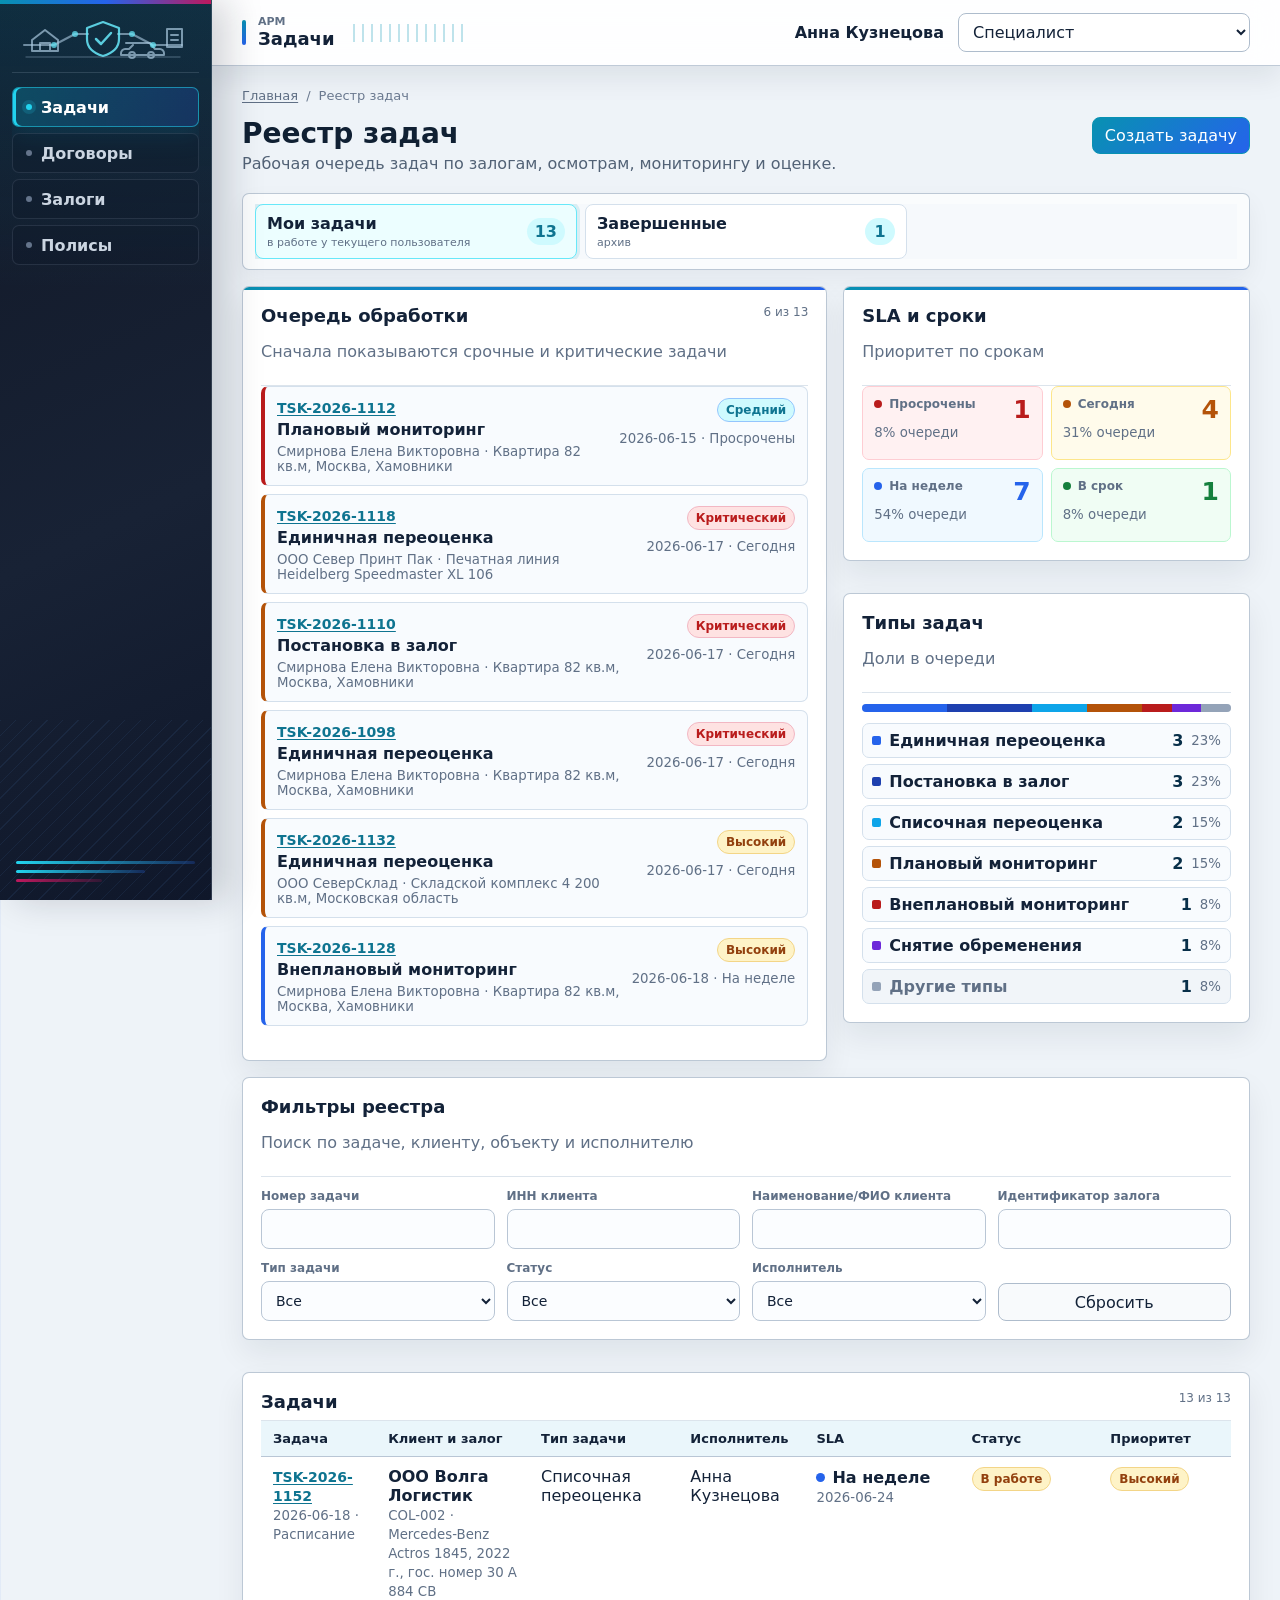
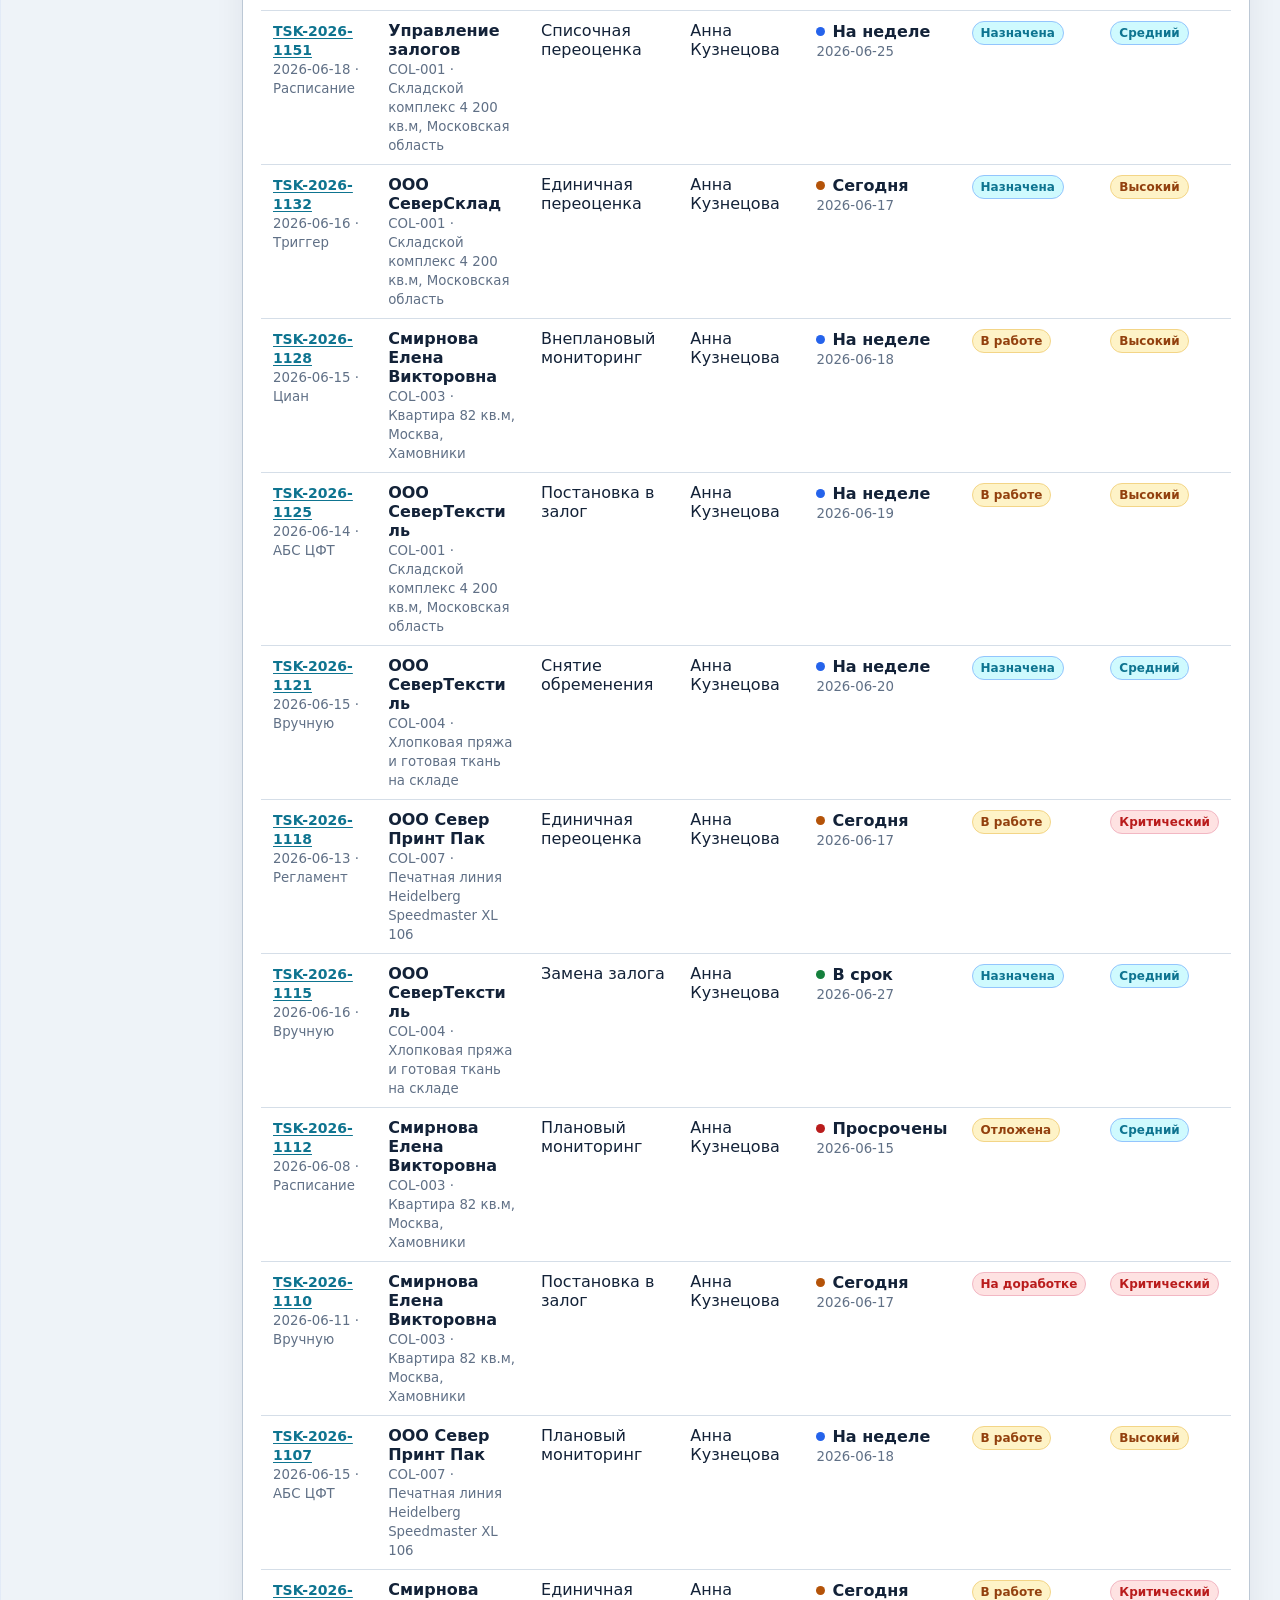
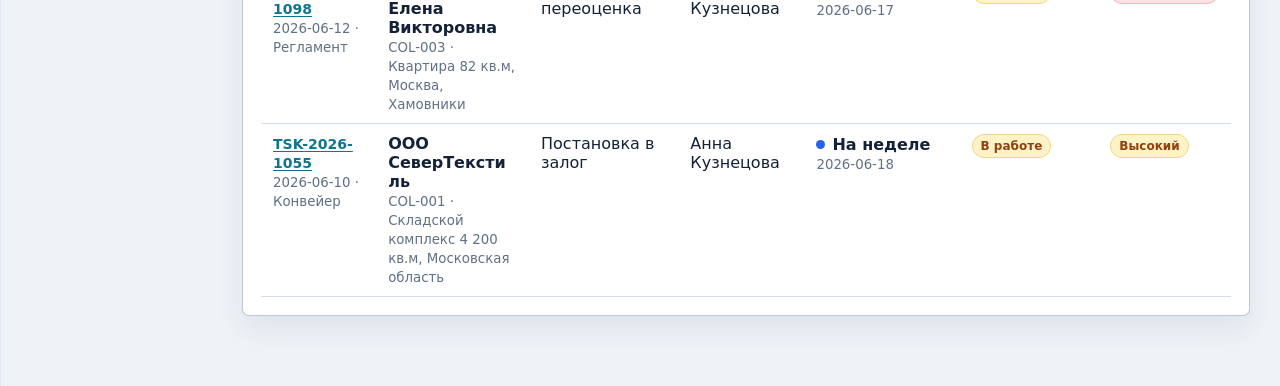
==== Залоговый_модуль_Р_автономный.html @ 8f619520 "Publish pledge module R prototype" ====
<!doctype html>
<html lang="ru">
  <head>
    <meta charset="UTF-8" />
    <meta name="viewport" content="width=device-width, initial-scale=1.0" />
    <title>Залоговый модуль Р - автономный прототип</title>
    <style>
:root {
  --bg: #f4f7fb;
  --surface: #ffffff;
  --surface-soft: #f8fafc;
  --line: #d9e0e7;
  --line-strong: #b8c2cc;
  --text: #172033;
  --muted: #64748b;
  --blue: #2563eb;
  --blue-soft: #dbeafe;
  --green: #15803d;
  --green-soft: #dcfce7;
  --amber: #b45309;
  --amber-soft: #fef3c7;
  --red: #b91c1c;
  --red-soft: #fee2e2;
  --violet: #6d28d9;
  --cyan: #0ea5e9;
  --shadow: 0 10px 24px rgba(15, 23, 42, 0.08);
  font-family: Inter, ui-sans-serif, system-ui, -apple-system, BlinkMacSystemFont, "Segoe UI", sans-serif;
  color: var(--text);
  background: var(--bg);
}

* {
  box-sizing: border-box;
}

body {
  margin: 0;
  min-width: 320px;
  background: var(--bg);
}

button,
input,
select,
textarea {
  font: inherit;
}

button {
  cursor: pointer;
}

.app-shell {
  min-height: 100vh;
}

.topbar {
  position: sticky;
  top: 0;
  z-index: 20;
  display: grid;
  grid-template-columns: minmax(260px, 320px) minmax(320px, 1fr) auto;
  gap: 20px;
  align-items: center;
  min-height: 68px;
  padding: 10px 28px;
  background: var(--surface);
  border-bottom: 1px solid var(--line);
}

.brand {
  display: flex;
  gap: 12px;
  align-items: center;
  padding: 0;
  color: var(--text);
  text-align: left;
  background: transparent;
  border: 0;
}

.brand-mark {
  display: grid;
  width: 40px;
  height: 40px;
  place-items: center;
  color: #fff;
  background: linear-gradient(135deg, #1d4ed8, #2563eb);
  border-radius: 8px;
  font-weight: 800;
}

.brand strong,
.brand small {
  display: block;
}

.brand small,
.hint,
small {
  color: var(--muted);
}

.quick-search {
  display: grid;
  grid-template-columns: minmax(240px, 1fr) auto;
  gap: 8px;
}

.role-box {
  display: flex;
  gap: 10px;
  align-items: center;
  justify-content: flex-end;
}

.role-user {
  max-width: 220px;
  overflow: hidden;
  color: var(--muted);
  text-overflow: ellipsis;
  white-space: nowrap;
}

.main-nav {
  position: sticky;
  top: 68px;
  z-index: 15;
  display: flex;
  gap: 6px;
  padding: 8px 28px;
  overflow-x: auto;
  background: #eef2f6;
  border-bottom: 1px solid var(--line);
}

.main-nav button,
.tabs button,
.breadcrumbs button,
.login-links button,
.link {
  color: var(--muted);
  background: transparent;
  border: 0;
}

.main-nav button {
  min-height: 36px;
  padding: 0 14px;
  border-radius: 8px;
}

.main-nav button.active,
.tabs button.active {
  color: var(--blue);
  background: var(--blue-soft);
}

.main {
  width: min(100%, 1680px);
  margin: 0 auto;
  padding: 18px 28px 48px;
}

.breadcrumbs {
  display: flex;
  gap: 8px;
  align-items: center;
  margin-bottom: 12px;
  color: var(--muted);
  font-size: 13px;
}

.page-header {
  display: flex;
  gap: 16px;
  align-items: flex-start;
  justify-content: space-between;
  margin-bottom: 18px;
}

.page-header h1 {
  margin: 0 0 4px;
  font-size: 26px;
  letter-spacing: 0;
}

.page-header p {
  max-width: 780px;
  margin: 0;
  color: var(--muted);
}

.header-actions,
.inline-actions,
.row-actions {
  display: flex;
  flex-wrap: wrap;
  gap: 8px;
  align-items: center;
  justify-content: flex-end;
}

.btn {
  min-height: 36px;
  padding: 8px 12px;
  color: var(--text);
  background: var(--surface);
  border: 1px solid var(--line-strong);
  border-radius: 8px;
}

.btn:hover,
.main-nav button:hover,
.tabs button:hover,
button.kpi-card:hover,
.legend-list button:hover,
.bar-row:hover {
  border-color: var(--blue);
  box-shadow: 0 0 0 3px rgba(37, 99, 235, 0.12);
}

.btn-primary {
  color: #fff;
  background: var(--blue);
  border-color: var(--blue);
}

.btn-secondary {
  background: var(--surface-soft);
}

.btn-small {
  min-height: 30px;
  padding: 5px 8px;
  font-size: 13px;
}

input,
select,
textarea {
  width: 100%;
  min-height: 36px;
  padding: 8px 10px;
  color: var(--text);
  background: var(--surface);
  border: 1px solid var(--line-strong);
  border-radius: 8px;
}

textarea {
  min-height: 96px;
  resize: vertical;
}

label {
  display: grid;
  gap: 6px;
  color: var(--muted);
  font-size: 13px;
}

label input,
label select,
label textarea {
  color: var(--text);
  font-size: 14px;
}

.panel,
.login-card,
.object-hero,
.mobile-card,
.print-preview,
.error-state,
.empty-state.large,
.success-state {
  background: var(--surface);
  border: 1px solid var(--line);
  border-radius: 8px;
  box-shadow: var(--shadow);
}

.panel {
  padding: 18px;
  margin-bottom: 16px;
}

.panel h2,
.integration-card h2,
.mobile-card h1,
.print-preview h2 {
  margin: 0 0 12px;
  font-size: 18px;
  letter-spacing: 0;
}

.panel h3 {
  margin: 18px 0 10px;
}

.panel-title,
.card-head,
.modal-head {
  display: flex;
  gap: 12px;
  align-items: flex-start;
  justify-content: space-between;
}

.panel-title h2,
.card-head h2,
.modal-head h2 {
  margin: 0;
}

.tabs {
  display: flex;
  gap: 6px;
  margin-bottom: 16px;
  overflow-x: auto;
}

.tabs.wrap {
  flex-wrap: wrap;
  overflow: visible;
}

.tabs button {
  min-height: 36px;
  padding: 8px 12px;
  white-space: nowrap;
  border: 1px solid var(--line);
  border-radius: 8px;
}

.registry-tabs {
  display: grid;
  grid-template-columns: repeat(3, minmax(0, 1fr));
  gap: 10px;
  margin: 0 0 16px;
}

.registry-tabs button {
  display: grid;
  grid-template-columns: minmax(0, 1fr) auto;
  gap: 3px 10px;
  align-items: center;
  min-height: 64px;
  padding: 12px 14px;
  text-align: left;
  background: var(--surface);
}

.registry-tabs button span {
  color: var(--text);
  font-weight: 700;
}

.registry-tabs button small {
  grid-column: 1;
  overflow: hidden;
  text-overflow: ellipsis;
  white-space: nowrap;
}

.registry-tabs button strong {
  grid-row: 1 / span 2;
  grid-column: 2;
  min-width: 34px;
  padding: 4px 8px;
  color: var(--accent-dark);
  text-align: center;
  background: var(--accent-soft);
  border-radius: 999px;
}

.filter-grid,
.form-grid {
  display: grid;
  grid-template-columns: repeat(4, minmax(160px, 1fr));
  gap: 10px;
}

.kpi-grid {
  display: grid;
  grid-template-columns: repeat(5, minmax(160px, 1fr));
  gap: 12px;
  margin-bottom: 16px;
}

.kpi-card {
  display: grid;
  gap: 6px;
  min-height: 86px;
  padding: 14px;
  text-align: left;
  background: var(--surface);
  border: 1px solid var(--line);
  border-radius: 8px;
}

.kpi-card span {
  color: var(--muted);
}

.kpi-card strong {
  font-size: 20px;
  line-height: 1.2;
  overflow-wrap: anywhere;
  letter-spacing: 0;
}

.kpi-card.info {
  border-left: 4px solid var(--blue);
}

.kpi-card.warn {
  border-left: 4px solid var(--amber);
}

.kpi-card.danger {
  border-left: 4px solid var(--red);
}

.registry-kpi-grid {
  margin-bottom: 16px;
}

.registry-analytics {
  margin-bottom: 16px;
  align-items: start;
}

.registry-analytics.equal-height-analytics {
  align-items: stretch;
}

.registry-analytics.equal-height-analytics .chart-panel {
  height: 100%;
}

.kpi-card.active,
.legend-list button.active,
.bar-row.active {
  border-color: var(--accent, var(--blue));
  background: #eff6ff;
  box-shadow: 0 0 0 3px rgba(37, 99, 235, 0.12);
}

.chart-panel .panel-title {
  margin-bottom: 14px;
}

.analytics-grid,
.grid-2,
.integration-grid {
  display: grid;
  grid-template-columns: repeat(2, minmax(0, 1fr));
  gap: 16px;
}

.integration-grid {
  grid-template-columns: repeat(3, minmax(280px, 1fr));
}

.chart-panel {
  min-height: 280px;
}

.compact-bar-panel,
.compact-donut-panel {
  min-height: 216px;
}

.donut-row {
  display: grid;
  grid-template-columns: 150px 1fr;
  gap: 18px;
  align-items: center;
}

.donut {
  display: grid;
  width: 146px;
  height: 146px;
  place-items: center;
  border-radius: 50%;
}

.donut span {
  display: grid;
  width: 82px;
  height: 82px;
  place-items: center;
  background: var(--surface);
  border-radius: 50%;
  font-weight: 800;
  padding: 6px;
  text-align: center;
  font-size: 13px;
  line-height: 1.15;
}

.legend-list,
.bar-list,
.doc-list,
.check-list,
.photo-wizard,
.mobile-list {
  display: grid;
  gap: 8px;
}

.legend-list button,
.bar-row,
.doc-row,
.photo-step,
.event-line,
.comment {
  display: grid;
  grid-template-columns: auto 1fr auto;
  gap: 10px;
  align-items: center;
  padding: 10px;
  text-align: left;
  background: var(--surface-soft);
  border: 1px solid var(--line);
  border-radius: 8px;
}

.legend-list i {
  width: 10px;
  height: 10px;
  border-radius: 50%;
}

.bar-row {
  grid-template-columns: 150px 1fr 64px;
  width: 100%;
}

.compact-bar-panel .bar-list {
  gap: 5px;
}

.compact-bar-panel .bar-row {
  grid-template-columns: minmax(150px, .85fr) 1fr auto;
  min-height: 30px;
  padding: 5px 8px;
  gap: 8px;
}

.compact-bar-panel .bar-row strong {
  min-width: 112px;
  text-align: right;
  white-space: nowrap;
}

.bar-row div {
  height: 10px;
  overflow: hidden;
  background: #e2e8f0;
  border-radius: 999px;
}

.bar-row i {
  display: block;
  height: 100%;
  background: linear-gradient(90deg, var(--cyan), var(--blue));
  border-radius: 999px;
}

.compact-donut-panel .panel-title {
  margin-bottom: 10px;
}

.compact-donut-panel .donut-row {
  grid-template-columns: 112px 1fr;
  gap: 14px;
}

.compact-donut-panel .donut {
  width: 108px;
  height: 108px;
}

.compact-donut-panel .donut span {
  width: 62px;
  height: 62px;
  font-size: 12px;
}

.compact-donut-panel .legend-list {
  grid-template-columns: repeat(2, minmax(0, 1fr));
  gap: 6px;
}

.compact-donut-panel .legend-list button {
  min-height: 32px;
  padding: 6px 8px;
  gap: 6px;
}

.compact-donut-panel .legend-list span {
  min-width: 0;
  line-height: 1.15;
}

.compact-donut-panel .legend-list strong {
  white-space: nowrap;
}

.collateral-control-panel {
  min-height: 280px;
}

.collateral-control-grid {
  display: grid;
  gap: 8px;
}

.collateral-control-head,
.collateral-control-row {
  display: grid;
  grid-template-columns: minmax(154px, .95fr) minmax(128px, .8fr) minmax(224px, 1.35fr);
  gap: 10px;
  align-items: center;
}

.collateral-control-head {
  padding: 0 10px;
  color: var(--muted);
  font-size: 11px;
  font-weight: 700;
}

.collateral-control-head span {
  min-width: 0;
  overflow-wrap: anywhere;
}

.collateral-control-row {
  width: 100%;
  min-height: 56px;
  padding: 8px 10px;
  color: var(--text);
  text-align: left;
  background: var(--surface-soft);
  border: 1px solid var(--line);
  border-radius: 8px;
}

.collateral-control-row:hover,
.collateral-control-row.active {
  border-color: var(--cyan);
  box-shadow: 0 0 0 3px rgba(8, 145, 178, 0.12);
}

.collateral-control-row.active {
  background: #ecfeff;
}

.collateral-control-type,
.collateral-control-value {
  display: grid;
  min-width: 0;
  gap: 3px;
}

.collateral-control-type strong,
.collateral-control-value strong {
  overflow-wrap: anywhere;
}

.collateral-control-type small,
.collateral-control-metric small {
  color: var(--muted);
  font-size: 11px;
}

.collateral-control-signals {
  display: grid;
  min-width: 0;
  grid-template-columns: repeat(4, minmax(46px, 1fr));
  gap: 6px;
}

.collateral-control-bar {
  height: 8px;
  overflow: hidden;
  background: #e2e8f0;
  border-radius: 999px;
}

.collateral-control-bar i {
  display: block;
  height: 100%;
  background: linear-gradient(90deg, var(--cyan), var(--blue));
  border-radius: 999px;
}

.collateral-control-row.warning .collateral-control-bar i {
  background: linear-gradient(90deg, var(--amber), var(--cyan));
}

.collateral-control-row.danger .collateral-control-bar i {
  background: linear-gradient(90deg, var(--red), var(--amber));
}

.collateral-control-metric {
  display: grid;
  min-height: 38px;
  align-content: center;
  justify-items: center;
  padding: 4px;
  background: #f8fafc;
  border: 1px solid #e2e8f0;
  border-radius: 7px;
}

.collateral-control-metric strong {
  font-size: 16px;
  line-height: 1;
}

.collateral-control-metric.ok strong {
  color: var(--green);
}

.collateral-control-metric.warning {
  background: #fff7ed;
  border-color: #fed7aa;
}

.collateral-control-metric.warning strong {
  color: #b45309;
}

.collateral-control-metric.danger {
  background: #fef2f2;
  border-color: #fecaca;
}

.collateral-control-metric.danger strong {
  color: var(--red);
}

@media (max-width: 760px) {
  .collateral-control-head {
    display: none;
  }

  .collateral-control-row {
    grid-template-columns: 1fr;
  }

  .collateral-control-signals {
    grid-template-columns: repeat(2, minmax(0, 1fr));
  }
}

.table-panel {
  overflow-x: auto;
}

.table-panel:focus {
  outline: none;
}

.table-panel:focus-visible {
  box-shadow: 0 0 0 3px rgba(37, 99, 235, 0.18), var(--shadow);
}

table {
  width: 100%;
  min-width: 900px;
  border-collapse: collapse;
}

th,
td {
  padding: 10px 12px;
  text-align: left;
  vertical-align: top;
  border-bottom: 1px solid var(--line);
}

th {
  position: sticky;
  top: 0;
  z-index: 1;
  color: #334155;
  font-size: 13px;
  background: #f1f5f9;
}

tfoot td {
  font-weight: 700;
  background: #f8fafc;
}

.contract-analytics-grid {
  display: grid;
  grid-template-columns: repeat(4, minmax(0, 1fr));
  gap: 12px;
  align-items: stretch;
  margin-bottom: 16px;
}

.contract-analytics-grid .chart-panel {
  min-height: 244px;
  margin-bottom: 0;
}

.contract-analytics-grid .panel-title {
  margin-bottom: 10px;
}

.contract-analytics-grid .panel-title h2 {
  font-size: 16px;
}

.contract-analytics-grid .panel-title .hint {
  margin-top: 3px;
  font-size: 12px;
  line-height: 1.25;
}


.contract-analytics-grid .compact-donut-panel {
  display: grid;
  align-content: start;
}

.contract-analytics-grid .compact-donut-panel .donut-row {
  grid-template-columns: 1fr;
  gap: 8px;
  align-items: start;
}

.contract-analytics-grid .compact-donut-panel .donut {
  width: 116px;
  height: 116px;
  margin: 0 auto 2px;
}

.contract-analytics-grid .compact-donut-panel .donut span {
  width: 70px;
  height: 70px;
  padding: 4px;
  font-size: 18px;
  line-height: 1;
}

.contract-analytics-grid .compact-donut-panel .legend-list {
  grid-template-columns: 1fr;
  gap: 5px;
}

.contract-analytics-grid .compact-donut-panel .legend-list button {
  grid-template-columns: 12px minmax(0, 1fr) auto;
  min-height: 30px;
  padding: 5px 7px;
}

.contract-analytics-grid .compact-donut-panel .legend-list span {
  overflow-wrap: anywhere;
  font-size: 12px;
  line-height: 1.15;
}

.contract-analytics-grid .compact-donut-panel .legend-list strong {
  min-width: 18px;
  text-align: right;
  font-size: 12px;
}

.contract-ltv-panel {
  display: grid;
  align-content: start;
}

.ltv-risk-list {
  display: grid;
  gap: 7px;
}

.ltv-risk-row {
  display: grid;
  grid-template-columns: minmax(120px, 1fr) minmax(80px, .85fr) auto;
  gap: 8px;
  align-items: center;
  width: 100%;
  min-height: 36px;
  padding: 7px 8px;
  color: var(--text);
  text-align: left;
  background: #f8fafc;
  border: 1px solid var(--line);
  border-radius: 8px;
}

.ltv-risk-row:hover,
.ltv-risk-row.active {
  border-color: var(--blue);
  box-shadow: 0 0 0 3px rgba(37, 99, 235, 0.12);
}

.ltv-risk-row.active {
  background: #eff6ff;
}

.ltv-risk-row span {
  min-width: 0;
  font-size: 12px;
  font-weight: 700;
  line-height: 1.2;
}

.ltv-risk-row div {
  height: 8px;
  overflow: hidden;
  background: #e2e8f0;
  border-radius: 999px;
}

.ltv-risk-row i {
  display: block;
  height: 100%;
  border-radius: 999px;
}

.ltv-risk-row strong {
  min-width: 24px;
  text-align: right;
}

@media (max-width: 1320px) {
  .contract-analytics-grid {
    grid-template-columns: repeat(2, minmax(0, 1fr));
  }
}

@media (max-width: 760px) {
  .contract-analytics-grid {
    grid-template-columns: 1fr;
  }
}

.contracts-table {
  min-width: 1320px;
  table-layout: fixed;
}

.contracts-table th,
.contracts-table td {
  padding: 8px 9px;
  font-size: 13px;
}

.contracts-table th:nth-child(1),
.contracts-table td:nth-child(1) {
  width: 108px;
}

.contracts-table th:nth-child(2),
.contracts-table td:nth-child(2) {
  width: 130px;
}

.contracts-table th:nth-child(3),
.contracts-table td:nth-child(3) {
  width: 106px;
}

.contracts-table th:nth-child(4),
.contracts-table td:nth-child(4) {
  width: 150px;
}

.contracts-table th:nth-child(8),
.contracts-table td:nth-child(8),
.contracts-table th:nth-child(10),
.contracts-table td:nth-child(10) {
  width: 92px;
}

.contracts-table th:nth-child(9),
.contracts-table td:nth-child(9),
.contracts-table th:nth-child(11),
.contracts-table td:nth-child(11),
.contracts-table th:nth-child(12),
.contracts-table td:nth-child(12) {
  width: 108px;
}

.contracts-table tfoot td {
  background: #eff6ff;
  border-top: 2px solid var(--blue);
}

.contracts-total-row td {
  vertical-align: middle;
}

.contracts-total-note {
  display: inline-flex;
  padding: 6px 10px;
  color: #2563eb;
  background: var(--blue-soft);
  border-radius: 8px;
}

.sort-head {
  padding: 0;
  color: #334155;
  background: transparent;
  border: 0;
  font-weight: 700;
}

.link {
  padding: 0;
  color: var(--blue);
  text-align: left;
  text-decoration: underline;
  text-underline-offset: 2px;
}

.registry-object-link {
  font-size: 14px;
  font-weight: 800;
}

.badge {
  display: inline-flex;
  align-items: center;
  min-height: 24px;
  padding: 3px 8px;
  border: 1px solid transparent;
  border-radius: 999px;
  font-size: 12px;
  font-weight: 700;
  white-space: nowrap;
}

.badge-ok {
  color: var(--green);
  background: var(--green-soft);
  border-color: #86efac;
}

.badge-warn {
  color: var(--amber);
  background: var(--amber-soft);
  border-color: #facc15;
}

.badge-danger {
  color: var(--red);
  background: var(--red-soft);
  border-color: #fca5a5;
}

.badge-info {
  color: var(--blue);
  background: var(--blue-soft);
  border-color: #93c5fd;
}

.badge-neutral {
  color: #475569;
  background: #e2e8f0;
  border-color: #cbd5e1;
}

.object-hero {
  display: grid;
  grid-template-columns: minmax(320px, 1fr) minmax(360px, 0.9fr);
  gap: 18px;
  align-items: center;
  padding: 18px;
  margin-bottom: 16px;
}

.object-hero h2 {
  margin: 4px 0 8px;
  font-size: 22px;
  letter-spacing: 0;
}

.object-hero p {
  margin: 0;
  color: var(--muted);
}

.eyebrow {
  color: var(--muted);
  font-size: 12px;
  font-weight: 800;
  letter-spacing: 0.04em;
  text-transform: uppercase;
}

.hero-metrics {
  display: grid;
  grid-template-columns: repeat(3, minmax(0, 1fr));
  gap: 10px;
}

.hero-metrics div,
.score-card {
  display: grid;
  gap: 4px;
  padding: 12px;
  background: var(--surface-soft);
  border: 1px solid var(--line);
  border-radius: 8px;
}

.hero-metrics span,
.score-card span {
  color: var(--muted);
  font-size: 12px;
}

.hero-metrics strong,
.score-card strong {
  font-size: 17px;
}

.task-main-info-panel .panel-title {
  margin-bottom: 10px;
}

.task-card-compact {
  display: grid;
  gap: 12px;
}

.task-card-compact .panel {
  padding: 12px;
  margin-bottom: 0;
}

.task-card-compact .panel h2 {
  margin-bottom: 8px;
  font-size: 17px;
}

.task-card-compact .panel-title {
  gap: 10px;
}

.task-card-compact .info-grid {
  gap: 8px;
}

.task-card-compact .info-grid div {
  min-height: 44px;
  padding: 8px 9px;
}

.task-detail-layout {
  display: grid;
  grid-template-columns: minmax(0, 1fr) minmax(330px, 360px);
  gap: 12px;
  align-items: start;
}

.task-card-revaluation .task-detail-layout,
.task-card-inspection .task-detail-layout {
  grid-template-columns: minmax(0, 1fr) minmax(330px, 360px);
}

.task-detail-main,
.task-detail-sidebar {
  display: grid;
  gap: 10px;
  align-content: start;
}

.task-detail-sidebar {
  padding: 10px;
  background: #f1f5f9;
  border: 1px solid #d6e1ec;
  border-radius: 10px;
}

.task-detail-main > section,
.task-detail-sidebar > section {
  min-width: 0;
}

.task-detail-main .grid-2,
.task-detail-main .monitoring-task-layout,
.task-detail-main .revaluation-layout {
  gap: 10px;
  margin-bottom: 0;
}

.task-detail-main .grid-2 > .panel,
.task-detail-main .monitoring-task-layout .panel,
.task-detail-main .revaluation-layout .panel {
  margin-bottom: 0;
}

.task-detail-main .task-collateral-description .info-grid {
  grid-template-columns: repeat(3, minmax(0, 1fr));
}

.task-detail-sidebar .info-grid {
  grid-template-columns: 1fr;
}

.task-detail-sidebar .panel {
  background: #fff;
  border-color: #d6e1ec;
  box-shadow: none;
}

.task-card-revaluation .task-detail-sidebar .panel,
.task-card-inspection .task-detail-sidebar .panel {
  padding: 12px;
}

.task-card-revaluation .task-detail-sidebar .info-grid,
.task-card-inspection .task-detail-sidebar .info-grid {
  gap: 8px;
}

.task-card-revaluation .task-detail-sidebar .info-grid div,
.task-card-inspection .task-detail-sidebar .info-grid div {
  min-height: 48px;
  padding: 8px 9px;
}

.task-main-metrics {
  grid-template-columns: repeat(6, minmax(120px, 1fr));
  gap: 7px;
}

.task-main-info-panel .hero-metrics div {
  min-height: 54px;
  padding: 8px 9px;
}

.task-main-result {
  margin: 8px 0 0;
  color: var(--muted);
  line-height: 1.45;
}

.task-specific-form {
  display: grid;
  gap: 10px;
}

.task-two-columns {
  display: grid;
  grid-template-columns: repeat(2, minmax(0, 1fr));
  gap: 14px;
  align-items: start;
}

.inspection-task-grid {
  display: grid;
  grid-template-columns: 1fr;
  gap: 10px;
  align-items: start;
}

.inspection-primary-column,
.inspection-secondary-column {
  display: grid;
  gap: 10px;
  min-width: 0;
  align-content: start;
}

.revaluation-columns {
  display: grid;
  grid-template-columns: 1fr;
  gap: 10px;
  align-items: start;
}

.revaluation-column {
  display: grid;
  gap: 10px;
  min-width: 0;
  align-content: start;
}

.revaluation-column .collateral-tab-view {
  gap: 12px;
}

.revaluation-column .tab-summary-card {
  grid-template-columns: 1fr;
}

.revaluation-column .external-summary-meta {
  min-width: 0;
  grid-template-columns: repeat(2, minmax(0, 1fr));
}

.task-form-panel {
  min-width: 0;
}

.task-form-grid {
  display: grid;
  grid-template-columns: repeat(3, minmax(150px, 1fr));
  gap: 8px;
}

.task-form-grid.compact {
  grid-template-columns: repeat(3, minmax(150px, 1fr));
}

.task-field {
  min-width: 0;
  color: var(--muted);
  font-size: 12px;
  font-weight: 600;
}

.task-field.wide {
  grid-column: 1 / -1;
}

.task-field.full-span {
  grid-column: 1 / -1;
}

.task-field input,
.task-field select,
.task-field textarea {
  margin-top: 4px;
  font-size: 13px;
}

.task-field textarea {
  min-height: 86px;
}

.inspection-checklist-grid,
.risk-factor-grid {
  display: grid;
  grid-template-columns: 1fr;
  gap: 12px;
}

.inspection-checklist-group,
.risk-factor-group {
  display: grid;
  gap: 8px;
  padding: 12px;
  background: #f8fafc;
  border: 1px solid #d9e0e7;
  border-radius: 8px;
}

.inspection-checklist-group h3,
.risk-factor-group h3 {
  margin: 0;
  color: var(--text);
  font-size: 14px;
}

.inspection-factor-group-head {
  display: flex;
  gap: 10px;
  align-items: flex-start;
  justify-content: space-between;
}

.inspection-factor-group-head div {
  display: grid;
  min-width: 72px;
  padding: 6px 8px;
  text-align: right;
  background: #eff6ff;
  border: 1px solid #bfdbfe;
  border-radius: 7px;
}

.inspection-factor-group-head .risk-group-metrics {
  display: flex;
  gap: 8px;
  min-width: 0;
  padding: 0;
  background: transparent;
  border: 0;
}

.inspection-factor-group-head .risk-group-metrics div {
  min-width: 78px;
}

.inspection-factor-group-head span {
  color: var(--muted);
  font-size: 11px;
  font-weight: 650;
}

.inspection-factor-group-head strong {
  color: var(--accent-dark);
  font-size: 16px;
}

.inspection-checklist-items,
.risk-factor-items {
  display: grid;
  grid-template-columns: repeat(2, minmax(0, 1fr));
  gap: 8px;
}

.inspection-check-row {
  display: grid;
  grid-template-columns: minmax(0, 1fr) 74px;
  grid-template-areas:
    "factor score"
    "control control";
  gap: 8px;
  align-items: start;
  min-width: 0;
  padding: 8px;
  background: #ffffff;
  border: 1px solid #d9e0e7;
  border-radius: 8px;
}

.inspection-check-row span {
  color: var(--text);
  font-size: 13px;
  font-weight: 650;
}

.inspection-check-row select,
.inspection-check-row input {
  grid-area: control;
  width: 100%;
  min-width: 0;
  min-height: 34px;
  font-size: 13px;
}

.inspection-factor-name {
  grid-area: factor;
  display: grid;
  gap: 2px;
  min-width: 0;
}

.inspection-factor-name strong {
  color: var(--text);
  font-size: 13px;
  line-height: 1.25;
}

.inspection-factor-name span {
  color: var(--muted);
  font-size: 10px;
  font-weight: 700;
}

.inspection-factor-score {
  grid-area: score;
  display: grid;
  gap: 1px;
  justify-items: end;
  padding: 6px 7px;
  background: #f8fafc;
  border: 1px solid #d9e0e7;
  border-radius: 7px;
}

.inspection-factor-score strong {
  color: var(--accent-dark);
  font-size: 16px;
  line-height: 1;
}

.inspection-factor-score span {
  color: var(--muted);
  font-size: 10px;
  font-weight: 650;
}

.method-table-wrap {
  margin-top: 10px;
  overflow-x: auto;
  border: 1px solid var(--line);
  border-radius: 8px;
}

.method-table {
  width: 100%;
  min-width: 0;
  table-layout: fixed;
}

.method-table th:first-child,
.method-table td:first-child {
  width: 150px;
  background: #f8fafc;
  font-weight: 700;
}

.method-table input {
  min-width: 0;
  min-height: 34px;
  font-size: 13px;
}

.risk-assessment-panel .panel-title,
.valuation-value-panel .panel-title {
  align-items: flex-start;
}

.risk-factor-group label {
  display: grid;
  gap: 5px;
  color: var(--muted);
  font-size: 12px;
  font-weight: 650;
}

.risk-factor-group select {
  font-size: 13px;
}

.valuation-risk-summary {
  display: grid;
  grid-template-columns: repeat(3, minmax(160px, 1fr));
  gap: 10px;
  margin-bottom: 12px;
}

.valuation-risk-summary div {
  min-height: 58px;
  padding: 10px 12px;
  background: #f8fafc;
  border: 1px solid #d9e0e7;
  border-radius: 8px;
}

.valuation-risk-summary span {
  display: block;
  margin-bottom: 5px;
  color: var(--muted);
  font-size: 12px;
}

.valuation-risk-summary strong {
  color: var(--text);
  font-size: 15px;
}

.valuation-formula-grid {
  display: grid;
  grid-template-columns: repeat(3, minmax(160px, 1fr));
  gap: 10px;
  margin-bottom: 12px;
}

.valuation-formula-grid div {
  min-height: 64px;
  padding: 10px 12px;
  background: #fffaf0;
  border: 1px solid #f3d587;
  border-radius: 8px;
}

.valuation-formula-grid span {
  display: block;
  margin-bottom: 5px;
  color: var(--muted);
  font-size: 12px;
}

.valuation-formula-grid strong {
  color: var(--text);
  font-size: 16px;
}

.info-grid {
  display: grid;
  grid-template-columns: repeat(2, minmax(0, 1fr));
  gap: 10px;
  margin: 0;
}

.info-grid div {
  min-height: 58px;
  padding: 10px;
  background: var(--surface-soft);
  border: 1px solid var(--line);
  border-radius: 8px;
}

.info-grid dt {
  margin-bottom: 4px;
  color: var(--muted);
  font-size: 12px;
}

.info-grid dd {
  margin: 0;
  overflow-wrap: anywhere;
  font-weight: 650;
}

.risk-panel {
  display: grid;
  grid-template-columns: repeat(4, minmax(140px, 1fr));
  gap: 10px;
  margin-bottom: 12px;
}

.risk-item {
  display: grid;
  min-height: 76px;
  padding: 10px;
  text-align: left;
  background: var(--surface-soft);
  border: 1px solid var(--line);
  border-radius: 8px;
}

.risk-item.ok {
  border-left: 4px solid var(--green);
}

.risk-item.warn {
  border-left: 4px solid var(--amber);
}

.risk-item.critical {
  border-left: 4px solid var(--red);
}

.doc-row {
  grid-template-columns: minmax(220px, 1fr) auto auto;
}

.doc-row span,
.event-line small,
.comment span,
.photo-step span {
  display: block;
  color: var(--muted);
  font-size: 12px;
}

.photo-grid {
  display: grid;
  grid-template-columns: repeat(4, minmax(100px, 1fr));
  gap: 8px;
  margin-top: 12px;
}

.photo-tile {
  display: grid;
  min-height: 90px;
  align-content: center;
  gap: 6px;
  padding: 12px;
  background: #eef2f6;
  border: 1px dashed var(--line-strong);
  border-radius: 8px;
}

.photo-tile.done {
  background: var(--green-soft);
  border-style: solid;
}

.collateral-photo-panel {
  min-width: 0;
}

.collateral-photo-list {
  display: grid;
  gap: 8px;
}

.collateral-photo-row {
  display: grid;
  grid-template-columns: 42px minmax(0, 1fr) auto;
  gap: 10px;
  align-items: center;
  padding: 10px;
  background: var(--surface-soft);
  border: 1px solid var(--line);
  border-radius: 8px;
}

.collateral-photo-row.done {
  background: var(--green-soft);
  border-color: rgba(21, 128, 61, 0.35);
}

.collateral-photo-row.missing {
  border-style: dashed;
}

.collateral-photo-row span {
  display: block;
  margin-top: 2px;
  color: var(--muted);
  font-size: 12px;
}

.photo-shot-icon {
  display: grid;
  width: 34px;
  height: 34px;
  place-items: center;
  color: var(--muted);
  background: #fff;
  border: 1px solid var(--line);
  border-radius: 8px;
  font-size: 11px;
  font-weight: 800;
}

.collateral-photo-row.done .photo-shot-icon {
  color: var(--green);
  border-color: rgba(21, 128, 61, 0.45);
}

.collateral-photo-actions {
  display: flex;
  gap: 8px;
  align-items: center;
  justify-content: flex-end;
}

.mobile-inspection-results-panel {
  min-width: 0;
}

.mobile-inspection-results {
  display: grid;
  gap: 10px;
}

.mobile-result-card {
  display: grid;
  gap: 10px;
  padding: 12px;
  background: #f8fafc;
  border: 1px solid #d9e0e7;
  border-radius: 8px;
}

.mobile-result-head {
  display: grid;
  grid-template-columns: minmax(0, 1fr) auto;
  gap: 12px;
  align-items: start;
}

.mobile-result-head strong,
.mobile-result-head span {
  display: block;
}

.mobile-result-head span {
  margin-top: 3px;
  color: var(--muted);
  font-size: 12px;
}

.mobile-result-meta {
  display: grid;
  grid-template-columns: repeat(3, minmax(0, 1fr));
  gap: 8px;
}

.mobile-result-meta div {
  min-width: 0;
  padding: 8px;
  background: #fff;
  border: 1px solid var(--line);
  border-radius: 8px;
}

.mobile-result-meta span,
.mobile-photo-chip {
  color: var(--muted);
  font-size: 12px;
}

.mobile-result-meta strong {
  display: block;
  margin-top: 3px;
  overflow-wrap: anywhere;
}

.mobile-result-photos {
  display: flex;
  flex-wrap: wrap;
  gap: 6px;
}

.mobile-photo-chip {
  padding: 5px 8px;
  background: #fff;
  border: 1px dashed var(--line-strong);
  border-radius: 999px;
}

.mobile-photo-chip.done {
  color: var(--green);
  background: var(--green-soft);
  border-style: solid;
  border-color: rgba(21, 128, 61, 0.35);
}

.file-button {
  cursor: pointer;
}

.file-button input {
  display: none;
}

.check-list label {
  display: flex;
  flex-direction: row;
  gap: 8px;
  align-items: center;
  padding: 10px;
  color: var(--text);
  background: var(--surface-soft);
  border: 1px solid var(--line);
  border-radius: 8px;
}

.check-list input {
  width: 18px;
  min-height: 18px;
}

.timeline {
  display: flex;
  flex-wrap: wrap;
  gap: 8px;
  margin-bottom: 14px;
}

.timeline span {
  padding: 8px 10px;
  background: var(--blue-soft);
  border: 1px solid #93c5fd;
  border-radius: 999px;
  color: var(--blue);
  font-weight: 700;
}

.stepper {
  display: flex;
  flex-wrap: wrap;
  gap: 8px;
  margin-bottom: 16px;
}

.stepper span {
  padding: 8px 10px;
  background: var(--surface);
  border: 1px solid var(--line);
  border-radius: 8px;
}

.stepper .done {
  color: var(--green);
  background: var(--green-soft);
}

.stepper .active {
  color: var(--blue);
  background: var(--blue-soft);
}

.integration-card {
  display: grid;
  gap: 12px;
  padding: 18px;
  background: var(--surface);
  border: 1px solid var(--line);
  border-radius: 8px;
  box-shadow: var(--shadow);
}

.modal-backdrop {
  position: fixed;
  inset: 0;
  z-index: 50;
  display: grid;
  place-items: center;
  padding: 20px;
  background: rgba(15, 23, 42, 0.42);
}

.modal {
  width: min(520px, 100%);
  max-height: 86vh;
  padding: 18px;
  overflow: auto;
  background: var(--surface);
  border-radius: 8px;
  box-shadow: 0 24px 80px rgba(15, 23, 42, 0.24);
}

.modal.wide {
  width: min(920px, 100%);
}

.toast-stack {
  position: fixed;
  right: 22px;
  bottom: 22px;
  z-index: 60;
  display: grid;
  gap: 10px;
  width: min(360px, calc(100vw - 32px));
}

.toast {
  display: grid;
  gap: 4px;
  padding: 12px 14px;
  background: var(--surface);
  border: 1px solid var(--line);
  border-left: 4px solid var(--green);
  border-radius: 8px;
  box-shadow: var(--shadow);
}

.toast.warn {
  border-left-color: var(--amber);
}

.toast.danger {
  border-left-color: var(--red);
}

.toast span {
  color: var(--muted);
  font-size: 13px;
}

.empty-state,
.error-state,
.success-state {
  display: grid;
  place-items: center;
  gap: 8px;
  min-height: 190px;
  padding: 28px;
  text-align: center;
}

.empty-state h2,
.empty-state h1,
.error-state h2,
.success-state h1 {
  margin: 0;
}

.empty-state p,
.error-state p,
.success-state p {
  max-width: 620px;
  margin: 0;
  color: var(--muted);
}

.skeleton-grid {
  display: grid;
  grid-template-columns: repeat(3, 1fr);
  gap: 12px;
}

.skeleton {
  min-height: 110px;
  overflow: hidden;
  background: linear-gradient(90deg, #e2e8f0, #f8fafc, #e2e8f0);
  background-size: 200% 100%;
  border-radius: 8px;
  animation: shimmer 1.2s infinite;
}

.skeleton.wide {
  grid-column: 1 / -1;
  min-height: 340px;
}

@keyframes shimmer {
  0% { background-position: 200% 0; }
  100% { background-position: -200% 0; }
}

.login-card {
  display: grid;
  gap: 14px;
  width: min(520px, 100%);
  margin: 80px auto;
  padding: 24px;
}

.login-card h1 {
  margin: 4px 0 8px;
}

.login-links {
  display: flex;
  gap: 12px;
  justify-content: space-between;
}

.upload-zone {
  border-style: dashed;
}

.print-preview {
  min-height: 520px;
  padding: 28px;
  background: #fff;
}

.preview-box {
  display: grid;
  min-height: 220px;
  place-items: center;
  margin-top: 24px;
  color: var(--muted);
  background: var(--surface-soft);
  border: 1px dashed var(--line-strong);
  border-radius: 8px;
}

.mobile-main {
  display: grid;
  min-height: calc(100vh - 68px);
  place-items: start center;
  padding: 18px;
}

.mobile-app-shell {
  display: grid;
  grid-template-rows: auto minmax(0, 1fr);
  height: 100vh;
  min-height: 100vh;
  max-height: 100vh;
  overflow: hidden;
  background:
    radial-gradient(circle at 50% 18%, rgba(14, 116, 144, 0.14), transparent 34%),
    linear-gradient(180deg, #e8eef5 0%, #dfe7ef 100%);
}

.mobile-prototype-toolbar {
  position: fixed;
  top: 14px;
  right: 16px;
  z-index: 60;
  display: flex;
  justify-content: flex-end;
  max-width: calc(100vw - 32px);
  padding: 0;
}

.mobile-prototype-toolbar .role-box {
  width: min(390px, calc(100vw - 32px));
  box-sizing: border-box;
  padding: 8px;
  background: rgba(255, 255, 255, 0.78);
  border: 1px solid rgba(174, 188, 204, 0.82);
  border-radius: 12px;
  box-shadow: 0 12px 28px rgba(17, 24, 39, 0.10);
  backdrop-filter: blur(10px);
  justify-content: flex-end;
}

.mobile-prototype-toolbar .role-box select {
  min-width: 170px;
}

@media (max-width: 520px) {
  .mobile-prototype-toolbar {
    top: 10px;
    right: 10px;
    max-width: calc(100vw - 20px);
  }

  .mobile-prototype-toolbar .role-box {
    width: auto;
    max-width: calc(100vw - 20px);
  }

  .mobile-prototype-toolbar .role-user {
    display: none;
  }

  .mobile-prototype-toolbar .role-box select {
    width: min(250px, calc(100vw - 38px));
    min-width: 0;
  }
}

.mobile-app-shell .mobile-main {
  width: 100%;
  min-height: 0;
  overflow: hidden;
  padding: 86px 16px 22px;
  place-items: center;
  box-sizing: border-box;
}

.mobile-app-shell .mobile-wrap {
  width: min(390px, calc(100vw - 32px), calc((100vh - 128px) * 390 / 844));
  height: min(844px, calc(100vh - 128px), calc((100vw - 32px) * 844 / 390));
  min-height: 0;
  max-width: 390px;
  max-height: calc(100vh - 128px);
  aspect-ratio: 390 / 844;
  overflow-y: auto;
  box-sizing: border-box;
}

.mobile-wrap {
  width: min(430px, 100%);
  min-height: 720px;
  overflow: hidden;
  background: #0f172a;
  border: 10px solid #111827;
  border-radius: 28px;
  box-shadow: 0 20px 60px rgba(15, 23, 42, 0.28);
}

.mobile-header {
  display: flex;
  gap: 10px;
  align-items: center;
  justify-content: space-between;
  padding: 14px;
  color: #fff;
  background: #1f2937;
}

.mobile-app-shell .mobile-header h1 {
  margin: 0;
  font-size: 26px;
  line-height: 1.15;
  white-space: nowrap;
}

.mobile-header button {
  color: #fff;
  background: transparent;
  border: 0;
}

.mobile-list,
.mobile-card.detail,
.photo-wizard,
.mobile-actions {
  margin: 12px;
}

.mobile-card {
  display: grid;
  gap: 8px;
  width: calc(100% - 24px);
  margin: 12px;
  padding: 14px;
  color: var(--text);
  text-align: left;
}

.mobile-card.detail {
  width: auto;
}

.mobile-card p {
  margin: 0;
  color: var(--muted);
}

.mobile-card-meta {
  display: flex;
  gap: 8px;
  align-items: center;
  justify-content: space-between;
}

.mobile-card-meta span {
  min-width: 0;
  overflow: hidden;
  color: var(--muted);
  font-size: 12px;
  text-overflow: ellipsis;
  white-space: nowrap;
}

.mobile-card .info-grid {
  grid-template-columns: 1fr;
}

.mobile-actions {
  display: grid;
  gap: 8px;
}

.photo-step {
  grid-template-columns: 1fr auto;
}

.photo-step.done {
  background: var(--green-soft);
}

.mobile-photo-context {
  display: grid;
  gap: 6px;
  padding: 12px;
  background: var(--surface-soft);
  border: 1px solid var(--line);
  border-radius: 8px;
}

.mobile-photo-context p {
  margin: 0;
  color: var(--muted);
}

.mobile-stage {
  display: grid;
  width: 100%;
  min-height: 0;
  place-items: center;
}

.mobile-app-shell .mobile-wrap {
  position: relative;
  display: flex;
  width: min(390px, calc(100vw - 32px), calc((100vh - 128px) * 390 / 844));
  height: min(844px, calc(100vh - 128px), calc((100vw - 32px) * 844 / 390));
  min-height: 0;
  max-width: 390px;
  max-height: calc(100vh - 128px);
  padding: 12px;
  overflow: hidden;
  aspect-ratio: 390 / 844;
  background: #0b1220;
  border: 1px solid rgba(255, 255, 255, 0.16);
  border-radius: 42px;
  box-shadow: 0 28px 70px rgba(15, 23, 42, 0.34), inset 0 0 0 6px #111827;
}

.phone-speaker {
  position: absolute;
  top: 10px;
  left: 50%;
  z-index: 4;
  width: 76px;
  height: 5px;
  background: rgba(226, 232, 240, 0.38);
  border-radius: 999px;
  transform: translateX(-50%);
}

.phone-home-indicator {
  flex: 0 0 auto;
  width: 108px;
  height: 4px;
  margin: 8px auto 0;
  background: rgba(15, 23, 42, 0.34);
  border-radius: 999px;
}

.mobile-screen {
  display: flex;
  flex: 1;
  flex-direction: column;
  min-width: 0;
  overflow: hidden;
  background: #f4f7fb;
  border-radius: 30px;
}

.mobile-content {
  flex: 1;
  min-height: 0;
  padding: 12px;
  overflow-y: auto;
}

.mobile-app-shell .mobile-header {
  display: flex;
  flex: 0 0 auto;
  gap: 10px;
  align-items: center;
  justify-content: space-between;
  padding: 22px 16px 14px;
  color: #f8fafc;
  background: linear-gradient(145deg, #111827, #1f2937);
}

.mobile-app-shell .mobile-header h1 {
  margin: 0;
  color: inherit;
  font-size: 18px;
  line-height: 1.15;
  white-space: normal;
}

.mobile-header .mobile-muted {
  color: #cbd5e1;
  font-size: 12px;
}

.mobile-list,
.mobile-actions,
.photo-wizard {
  display: grid;
  gap: 10px;
  margin: 0;
}

.mobile-card {
  display: grid;
  gap: 10px;
  width: 100%;
  margin: 0;
  padding: 13px;
  color: var(--text);
  text-align: left;
  background: #fff;
  border: 1px solid var(--line);
  border-radius: 14px;
  box-shadow: 0 10px 26px rgba(15, 23, 42, 0.07);
}

.mobile-card.detail {
  width: auto;
}

.mobile-card h2 {
  margin: 0;
  font-size: 15px;
  line-height: 1.25;
}

.mobile-card p {
  margin: 0;
  color: var(--muted);
  font-size: 12px;
  line-height: 1.35;
}

.mobile-card-top,
.mobile-section-head {
  display: flex;
  gap: 8px;
  align-items: flex-start;
  justify-content: space-between;
}

.mobile-kicker {
  display: block;
  margin-bottom: 4px;
  color: var(--muted);
  font-size: 10px;
  font-weight: 800;
  letter-spacing: 0.04em;
  text-transform: uppercase;
}

.mobile-card-grid {
  display: grid;
  grid-template-columns: 1fr 1fr;
  gap: 8px;
}

.mobile-card-grid div {
  min-width: 0;
  padding: 8px;
  background: var(--surface-soft);
  border: 1px solid var(--line);
  border-radius: 10px;
}

.mobile-card-grid .wide {
  grid-column: 1 / -1;
}

.mobile-card-grid span {
  display: block;
  margin-bottom: 3px;
  color: var(--muted);
  font-size: 10px;
  font-weight: 700;
  text-transform: uppercase;
}

.mobile-card-grid strong {
  display: block;
  overflow-wrap: anywhere;
  font-size: 12px;
  line-height: 1.25;
}

.mobile-contact-card {
  display: grid;
  gap: 9px;
  margin-bottom: 10px;
  padding: 14px;
  color: #f8fafc;
  background: linear-gradient(145deg, #0f172a, #075985);
  border: 1px solid rgba(255, 255, 255, 0.18);
  border-radius: 16px;
  box-shadow: 0 14px 30px rgba(15, 23, 42, 0.16);
}

.mobile-contact-card .mobile-kicker {
  color: rgba(248, 250, 252, 0.72);
}

.mobile-contact-card h3 {
  margin: 0;
  color: inherit;
  font-size: 20px;
  line-height: 1.12;
}

.mobile-contact-card p {
  margin: 0;
  color: rgba(248, 250, 252, 0.78);
  font-size: 12px;
  line-height: 1.35;
}

.mobile-contact-phone {
  display: inline-flex;
  width: fit-content;
  color: #fff;
  font-size: 18px;
  font-weight: 900;
  line-height: 1.1;
  text-decoration: none;
}

.mobile-contact-grid {
  display: grid;
  gap: 8px;
}

.mobile-contact-grid div {
  padding: 9px;
  background: rgba(255, 255, 255, 0.1);
  border: 1px solid rgba(255, 255, 255, 0.12);
  border-radius: 10px;
}

.mobile-contact-grid span {
  display: block;
  margin-bottom: 4px;
  color: rgba(248, 250, 252, 0.7);
  font-size: 10px;
  font-weight: 800;
  text-transform: uppercase;
}

.mobile-contact-grid strong {
  display: block;
  color: #fff;
  font-size: 12px;
  font-weight: 700;
  line-height: 1.35;
}

.mobile-contact-card .btn {
  width: 100%;
  color: #0f172a;
  background: #fff;
  border-color: transparent;
}

.mobile-card-meta {
  display: flex;
  gap: 8px;
  align-items: center;
  justify-content: space-between;
}

.mobile-card-meta span {
  min-width: 0;
  overflow: hidden;
  color: var(--muted);
  font-size: 12px;
  text-overflow: ellipsis;
  white-space: nowrap;
}

.mobile-photo-toolbar {
  margin-bottom: 10px;
}

.mobile-photo-toolbar .btn {
  width: 100%;
}

.mobile-section,
.mobile-photo-context {
  display: grid;
  gap: 10px;
  margin-bottom: 10px;
  padding: 12px;
  background: #fff;
  border: 1px solid var(--line);
  border-radius: 14px;
  box-shadow: 0 10px 24px rgba(15, 23, 42, 0.06);
}

.mobile-section h2,
.mobile-section h3 {
  margin: 0;
  font-size: 15px;
  line-height: 1.25;
}

.mobile-check-result {
  display: flex;
  gap: 10px;
  align-items: center;
  justify-content: space-between;
  padding: 9px;
  background: var(--surface-soft);
  border: 1px solid var(--line);
  border-radius: 10px;
}

.mobile-check-form {
  display: grid;
  gap: 9px;
}

.mobile-check-field {
  display: grid;
  gap: 7px;
  padding: 10px;
  background: var(--surface-soft);
  border: 1px solid var(--line);
  border-radius: 12px;
}

.mobile-check-field > span {
  display: flex;
  gap: 8px;
  align-items: flex-start;
  justify-content: space-between;
}

.mobile-check-field strong {
  min-width: 0;
  font-size: 12px;
  line-height: 1.25;
}

.mobile-check-field small {
  flex: 0 0 auto;
  color: var(--muted);
  font-size: 10px;
  font-weight: 800;
  white-space: nowrap;
}

.mobile-check-field select {
  width: 100%;
  min-height: 38px;
  padding: 8px 32px 8px 10px;
  color: var(--text);
  font-size: 12px;
  line-height: 1.2;
  background: #fff;
  border: 1px solid var(--line-strong);
  border-radius: 10px;
}

.mobile-comment-field {
  display: grid;
  gap: 6px;
}

.mobile-comment-field span {
  color: var(--muted);
  font-size: 11px;
  font-weight: 800;
  text-transform: uppercase;
}

.mobile-comment-field textarea {
  min-height: 84px;
  resize: vertical;
  font-size: 12px;
  line-height: 1.35;
}

.mobile-submit-panel {
  display: grid;
  gap: 10px;
  margin-bottom: 10px;
  padding: 12px;
  background: #fff;
  border: 1px solid var(--line);
  border-radius: 14px;
  box-shadow: 0 10px 24px rgba(15, 23, 42, 0.06);
}

.mobile-submit-status {
  display: grid;
  gap: 3px;
}

.mobile-submit-status span,
.mobile-submit-status small {
  color: var(--muted);
  font-size: 11px;
  font-weight: 800;
}

.mobile-submit-status span {
  text-transform: uppercase;
}

.mobile-submit-status strong {
  color: var(--text);
  font-size: 13px;
  line-height: 1.25;
}

.mobile-submit-actions {
  display: grid;
  grid-template-columns: 1fr 1fr;
  gap: 8px;
}

.mobile-submit-actions .btn {
  width: 100%;
  min-height: 40px;
}

.mobile-check-result span {
  display: block;
  margin-top: 2px;
  color: var(--muted);
  font-size: 11px;
  line-height: 1.25;
}

.mobile-check-result strong {
  flex: 0 0 auto;
  color: var(--accent-dark);
}

.mobile-check-result b {
  color: var(--accent-dark);
}

.photo-step {
  grid-template-columns: 1fr auto;
  padding: 11px;
  border-radius: 12px;
}

.photo-step.done {
  background: var(--green-soft);
}

.mobile-result-checklist {
  display: grid;
  grid-template-columns: repeat(2, minmax(0, 1fr));
  gap: 6px;
}

.mobile-result-checklist span {
  display: grid;
  gap: 2px;
  min-width: 0;
  padding: 7px 8px;
  color: var(--muted);
  font-size: 11px;
  line-height: 1.25;
  background: #fff;
  border: 1px solid var(--line);
  border-radius: 8px;
}

.mobile-result-checklist strong {
  color: var(--text);
  font-size: 12px;
}

.comment {
  grid-template-columns: 1fr auto;
  align-items: start;
}

.comment p {
  grid-column: 1 / -1;
  margin: 0;
}

@media (max-width: 1180px) {
  .topbar {
    grid-template-columns: 1fr;
  }

  .role-box,
  .header-actions {
    justify-content: flex-start;
  }

  .kpi-grid {
    grid-template-columns: repeat(2, minmax(0, 1fr));
  }

  .analytics-grid,
  .grid-2,
  .integration-grid,
  .object-hero {
    grid-template-columns: 1fr;
  }

  .task-detail-layout {
    grid-template-columns: 1fr;
  }

  .inspection-task-grid,
  .revaluation-columns {
    grid-template-columns: 1fr;
  }

  .task-detail-sidebar {
    grid-template-columns: repeat(2, minmax(0, 1fr));
  }

  .task-history-panel {
    grid-column: 1 / -1;
  }

  .task-detail-sidebar .info-grid {
    grid-template-columns: repeat(2, minmax(0, 1fr));
  }

  .filter-grid,
  .form-grid,
  .risk-panel {
    grid-template-columns: repeat(2, minmax(0, 1fr));
  }
}

@media (max-width: 720px) {
  .main,
  .topbar,
  .main-nav {
    padding-right: 14px;
    padding-left: 14px;
  }

  .page-header {
    display: grid;
  }

  .quick-search,
  .hide-mobile,
  .role-user {
    display: none;
  }

  .kpi-grid,
  .filter-grid,
  .form-grid,
  .risk-panel,
  .hero-metrics,
  .info-grid,
  .donut-row {
    grid-template-columns: 1fr;
  }

  .task-detail-sidebar,
  .task-detail-sidebar .info-grid,
  .task-detail-main .task-collateral-description .info-grid,
  .inspection-task-grid,
  .inspection-checklist-grid,
  .inspection-checklist-items,
  .risk-factor-grid,
  .risk-factor-items,
  .valuation-risk-summary {
    grid-template-columns: 1fr;
  }

  .inspection-check-row {
    grid-template-columns: 1fr;
  }

  .inspection-factor-score {
    justify-items: start;
  }

  .bar-row {
    grid-template-columns: 100px 1fr 48px;
  }

  .photo-grid {
    grid-template-columns: repeat(2, minmax(0, 1fr));
  }

  .collateral-photo-row {
    grid-template-columns: 36px 1fr;
  }

  .collateral-photo-actions {
    grid-column: 1 / -1;
    justify-content: stretch;
  }

  .collateral-photo-actions .btn {
    flex: 1;
  }

  .toast-stack {
    right: 12px;
    bottom: 12px;
  }
}

/* Visual refresh: graphite + cyan-blue enterprise theme for Project R. */
:root {
  --bg: #eef3f8;
  --surface: #ffffff;
  --surface-soft: #f6f9fc;
  --line: #d5dee8;
  --line-strong: #aebccc;
  --text: #132238;
  --muted: #607086;
  --blue: #2563eb;
  --blue-soft: #dbeafe;
  --green: #15803d;
  --green-soft: #dcfce7;
  --amber: #b45309;
  --amber-soft: #fef3c7;
  --red: #b91c1c;
  --red-soft: #fee2e2;
  --violet: #7c3aed;
  --cyan: #0891b2;
  --accent: #0891b2;
  --accent-dark: #0e7490;
  --accent-soft: #cffafe;
  --nav-dark: #111827;
  --nav-dark-2: #1f2937;
  --arm-rail: #111827;
  --arm-rail-2: #182235;
  --arm-hot: #2563eb;
  --arm-contrast: #be185d;
  --shadow: 0 16px 38px rgba(17, 24, 39, 0.10);
}

body {
  background: var(--bg);
  color: var(--text);
}

.topbar {
  background: var(--nav-dark);
  border-bottom-color: #26364d;
  color: #f7fbfb;
  box-shadow: 0 12px 26px rgba(23, 32, 51, 0.16);
}

.brand,
.brand span {
  color: #f7fbfb;
}

.brand small,
.role-user,
.quick-search svg {
  color: #cbd5e1;
}

.brand-mark {
  background: #3b82f6;
  box-shadow: inset 0 -10px 18px rgba(30, 64, 175, 0.35), 0 8px 18px rgba(0, 0, 0, 0.18);
}

.quick-search {
  background: var(--nav-dark-2);
  border-color: #334155;
}

.quick-search input,
.role-box select {
  color: #f7fbfb;
}

.quick-search input::placeholder {
  color: #94a3b8;
}

.role-box select {
  background: var(--nav-dark-2);
  border-color: #334155;
}

.role-box select:focus,
.quick-search:focus-within {
  border-color: #60a5fa;
  box-shadow: 0 0 0 3px rgba(37, 99, 235, 0.24);
}

.topbar .btn-secondary {
  background: #223255;
  border-color: #3b82f6;
  color: #f7fbfb;
}

.topbar .btn-secondary:hover {
  background: var(--accent);
  border-color: #60a5fa;
  color: #ffffff;
}

.main-nav {
  background: var(--nav-dark-2);
  border-bottom-color: #26364d;
  box-shadow: 0 8px 18px rgba(23, 32, 51, 0.10);
}

.main-nav button {
  color: #dbe5f0;
  border: 1px solid transparent;
}

.main-nav button:hover {
  background: rgba(219, 234, 254, 0.08);
  border-color: #334155;
  color: #ffffff;
}

.main-nav button.active {
  background: var(--accent);
  color: #ffffff;
  box-shadow: 0 8px 18px rgba(37, 99, 235, 0.28);
}

.content,
.modal-body {
  background: var(--bg);
}

.panel,
.kpi-card,
.object-hero,
.details-layout > aside,
.modal-card,
.toast,
.empty-state,
.integration-card,
.mobile-wrap,
.matrix,
.swimlane-column,
.process-step,
.form-preview {
  border-color: var(--line);
  box-shadow: var(--shadow);
}

.panel,
.modal-card,
.details-layout > aside,
.empty-state,
.swimlane-column,
.process-step,
.form-preview {
  background: var(--surface);
}

.panel-title h2,
.page-title h1,
.section-title,
.object-title h1,
.kpi-value,
.mobile-logo,
.matrix th,
th {
  color: var(--text);
}

.breadcrumb,
.page-title p,
.kpi-label,
.muted,
td small,
.object-title p,
.field-group label,
.timeline small,
.action-log small,
.document-list small,
.comment small,
.sync-log small,
.mobile-muted {
  color: var(--muted);
}

.btn {
  border-radius: 8px;
}

.btn:hover {
  border-color: #93c5fd;
  box-shadow: 0 0 0 3px rgba(37, 99, 235, 0.12);
}

.btn-primary {
  background: var(--accent);
  border-color: var(--accent);
  color: #ffffff;
}

.btn-primary:hover {
  background: var(--accent-dark);
  border-color: var(--accent-dark);
  color: #ffffff;
}

.btn-secondary {
  background: #f8fafc;
  border-color: var(--line-strong);
  color: var(--text);
}

.btn-ghost {
  color: var(--accent-dark);
}

.btn-danger {
  color: var(--red);
  border-color: #f2b7c3;
}

.icon-btn:hover,
.row-actions button:hover,
.table-view-toggle button:hover {
  background: var(--accent-soft);
  border-color: #93c5fd;
  color: var(--accent-dark);
}

.table-view-toggle button.active,
.tabs button.active,
.subtabs button.active,
.mobile-tab.active {
  background: var(--accent-soft);
  border-color: #93c5fd;
  color: var(--accent-dark);
}

.tabs,
.subtabs,
.filter-bar,
.summary-strip,
.action-strip,
.process-actions,
.import-preview,
.sync-log,
.mobile-tabs {
  background: var(--surface-soft);
  border-color: var(--line);
}

.filter-bar select,
.filter-bar input,
.field-group input,
.field-group select,
.field-group textarea,
.comment-input textarea,
.inline-editor input {
  border-color: var(--line-strong);
  background: #ffffff;
  color: var(--text);
}

.filter-bar select:focus,
.filter-bar input:focus,
.field-group input:focus,
.field-group select:focus,
.field-group textarea:focus,
.comment-input textarea:focus,
.inline-editor input:focus {
  border-color: var(--accent);
  box-shadow: 0 0 0 3px rgba(37, 99, 235, 0.12);
  outline: none;
}

.table-wrap {
  border-color: var(--line);
  box-shadow: 0 10px 24px rgba(23, 32, 51, 0.05);
}

th {
  background: #eff6ff;
  border-bottom-color: var(--line-strong);
}

td {
  border-bottom-color: var(--line);
}

tbody tr:hover {
  background: #fbfdff;
}

.link {
  color: var(--accent-dark);
}

.link:hover {
  color: var(--accent);
}

.kpi-card {
  background: linear-gradient(180deg, #ffffff 0%, #f8fafc 100%);
  border-left: 4px solid var(--line-strong);
}

.kpi-card:hover {
  transform: translateY(-1px);
}

.kpi-card.info {
  border-left-color: var(--accent);
}

.kpi-card.warn {
  border-left-color: var(--amber);
}

.kpi-card.success {
  border-left-color: var(--green);
}

.kpi-card.danger {
  border-left-color: var(--red);
}

.kpi-card.violet {
  border-left-color: var(--violet);
}

.kpi-trend {
  background: var(--accent-soft);
  color: var(--accent-dark);
}

.kpi-trend.warn {
  background: var(--amber-soft);
  color: #92400e;
}

.kpi-trend.danger {
  background: var(--red-soft);
  color: var(--red);
}

.badge {
  border: 1px solid transparent;
}

.badge.neutral {
  background: #e2e8f0;
  color: #475569;
  border-color: #cbd5e1;
}

.badge.blue,
.badge.primary {
  background: var(--accent-soft);
  color: var(--accent-dark);
  border-color: #93c5fd;
}

.badge.green {
  background: var(--green-soft);
  color: var(--green);
  border-color: #b9dfc3;
}

.badge.amber {
  background: var(--amber-soft);
  color: #92400e;
  border-color: #f3d587;
}

.badge.red {
  background: var(--red-soft);
  color: var(--red);
  border-color: #f2b7c3;
}

.badge.violet {
  background: #efedff;
  color: var(--violet);
  border-color: #d5d0ff;
}

.object-hero {
  background: linear-gradient(180deg, #ffffff 0%, #f8fafc 100%);
  border-top: 4px solid var(--accent);
}

.info-grid div,
.linked-card,
.document-list li,
.comment,
.action-log li,
.timeline li,
.quick-action,
.risk-card,
.metric-mini,
.scenario-card,
.mobile-card,
.mobile-item,
.chart-list li {
  background: #f8fafc;
  border-color: #d9e0e7;
}

.quick-action:hover,
.linked-card:hover,
.document-list li:hover,
.scenario-card:hover {
  border-color: #93c5fd;
  box-shadow: 0 10px 22px rgba(37, 99, 235, 0.10);
}

.timeline span,
.stepper .active,
.process-step .step-index {
  background: var(--accent-soft);
  color: var(--accent-dark);
  border-color: #93c5fd;
}

.stepper div {
  background: #eef2f8;
  color: #64748b;
}

.stepper .done {
  background: var(--green-soft);
  color: var(--green);
}

.donut span {
  background: #ffffff;
  border: 1px solid var(--line);
}

.bar-row i,
.mini-bar i {
  background: linear-gradient(90deg, var(--accent) 0%, #3b82f6 100%);
}

.bar-row.warning i,
.mini-bar.warning i {
  background: linear-gradient(90deg, var(--amber) 0%, #e1a743 100%);
}

.bar-row.danger i,
.mini-bar.danger i {
  background: linear-gradient(90deg, var(--red) 0%, #e25776 100%);
}

.integration-card {
  background: #ffffff;
  border-top: 4px solid var(--accent);
}

.integration-card.error {
  border-top-color: var(--red);
}

.integration-card.pending {
  border-top-color: var(--amber);
}

.modal-card {
  border-radius: 8px;
}

.modal-header {
  background: #f8fafc;
  border-bottom-color: var(--line);
}

.toast {
  border-left: 4px solid var(--accent);
}

.toast.error {
  border-left-color: var(--red);
}

.toast.success {
  border-left-color: var(--green);
}

.login-card {
  border-color: var(--line);
  box-shadow: 0 18px 42px rgba(23, 32, 51, 0.12);
}

.login-card::before {
  background: var(--accent);
}

.mobile-wrap {
  background: var(--nav-dark);
}

.mobile-screen {
  background: #f4f7fb;
}

.mobile-header {
  background: var(--nav-dark-2);
  color: #f7fbfb;
}

.mobile-header .mobile-muted {
  color: #cbd5e1;
}

@media (max-width: 980px) {
  .main-nav {
    background: var(--nav-dark-2);
  }

  .topbar {
    box-shadow: 0 10px 22px rgba(23, 32, 51, 0.14);
  }
}

/* Status badge refresh for generated badge-* classes. */
.badge-ok {
  color: var(--green);
  background: var(--green-soft);
  border-color: #b9dfc3;
}

.badge-warn {
  color: #92400e;
  background: var(--amber-soft);
  border-color: #f3d587;
}

.badge-danger {
  color: var(--red);
  background: var(--red-soft);
  border-color: #f2b7c3;
}

.badge-info {
  color: var(--accent-dark);
  background: var(--accent-soft);
  border-color: #93c5fd;
}

.badge-neutral {
  color: #475569;
  background: #e2e8f0;
  border-color: #cbd5e1;
}

.sort-head:hover {
  color: var(--accent-dark);
}

/* Collateral card detail refresh: donut charts, risks, inspections and valuations. */
.donut-row {
  grid-template-columns: 184px minmax(0, 1fr);
  gap: 20px;
}

.donut {
  width: 170px;
  height: 170px;
  margin: 8px auto 12px;
  border: 1px solid #d6e1ec;
  box-shadow: inset 0 0 0 1px rgba(255, 255, 255, 0.75), 0 16px 34px rgba(23, 32, 51, 0.10);
}

.donut span {
  width: 108px;
  height: 108px;
  color: var(--text);
  background: #ffffff;
  border: 1px solid #dbe3ee;
  box-shadow: 0 10px 24px rgba(23, 32, 51, 0.08);
  font-size: 22px;
  font-weight: 800;
}

.legend-list button {
  display: grid;
  grid-template-columns: 12px minmax(120px, 1fr) auto;
  gap: 10px;
  align-items: center;
  min-height: 38px;
  padding: 8px 10px;
  text-align: left;
  background: transparent;
  border: 1px solid transparent;
  border-radius: 8px;
}

.legend-list button:hover,
.legend-list button:focus-visible {
  background: var(--accent-soft);
  border-color: var(--accent);
  outline: none;
}

.legend-list i {
  width: 12px;
  height: 12px;
  border-radius: 3px;
  box-shadow: 0 0 0 2px rgba(255, 255, 255, 0.9), 0 0 0 3px rgba(23, 32, 51, 0.08);
}

.legend-list span {
  color: var(--text);
  font-weight: 650;
}

.legend-list strong {
  color: var(--accent-dark);
}

.collateral-tab-view {
  display: grid;
  gap: 14px;
}

.tab-summary-card {
  display: grid;
  grid-template-columns: minmax(0, 1fr) auto;
  gap: 18px;
  align-items: center;
  padding: 18px 20px;
  background: #ffffff;
  border: 1px solid var(--line);
  border-top: 4px solid var(--accent);
  border-radius: 8px;
  box-shadow: var(--shadow);
}

.tab-summary-card h2 {
  margin: 4px 0 6px;
  color: var(--text);
  font-size: 21px;
}

.tab-summary-card p {
  max-width: 760px;
  margin: 0;
  color: var(--muted);
  line-height: 1.45;
}

.tab-summary-actions {
  display: flex;
  gap: 8px;
  align-items: center;
  justify-content: flex-end;
  flex-wrap: wrap;
}

.tab-feature-grid {
  align-items: stretch;
}

.collateral-inspections-view .tab-summary-card {
  border-top-color: var(--accent);
  background: linear-gradient(180deg, #ffffff 0%, #f8fafc 100%);
}

.inspection-card,
.inspection-table,
.valuation-history,
.risk-signals-panel,
.risk-rules-panel {
  position: relative;
  overflow: hidden;
}

.inspection-card::before,
.inspection-table::before,
.valuation-history::before,
.risk-signals-panel::before,
.risk-rules-panel::before {
  position: absolute;
  top: 0;
  left: 0;
  width: 100%;
  height: 3px;
  content: "";
  background: var(--accent);
}

.inspection-card .info-grid div {
  background: #f8fafc;
}

.inspection-table tbody tr:first-child td {
  background: #fbfdff;
  font-weight: 650;
}

.collateral-values-view .tab-summary-card {
  border-top-color: var(--amber);
}

.valuation-metrics {
  display: grid;
  grid-template-columns: repeat(3, minmax(130px, 1fr));
  gap: 10px;
  min-width: 520px;
}

.valuation-metrics div {
  min-height: 64px;
  padding: 10px 12px;
  background: #f8fafc;
  border: 1px solid #d9e0e7;
  border-radius: 8px;
}

.valuation-metrics span {
  display: block;
  margin-bottom: 4px;
  color: var(--muted);
  font-size: 12px;
}

.valuation-metrics strong {
  color: var(--text);
  font-size: 15px;
}

.valuation-history::before {
  background: var(--amber);
}

.valuation-history tbody tr:first-child td {
  background: #fffaf0;
}

.valuation-history-panel {
  border-top-color: var(--amber);
}

.valuation-chart-summary {
  display: grid;
  grid-template-columns: repeat(4, minmax(150px, 1fr));
  gap: 8px;
  margin-bottom: 10px;
}

.valuation-chart-summary div {
  min-height: 54px;
  padding: 8px 10px;
  background: #f8fafc;
  border: 1px solid #d9e0e7;
  border-radius: 8px;
}

.valuation-chart-summary span {
  display: block;
  margin-bottom: 3px;
  color: var(--muted);
  font-size: 12px;
}

.valuation-chart-summary strong {
  color: var(--text);
  font-size: 16px;
}

.valuation-delta.ok {
  color: var(--green);
}

.valuation-delta.warn {
  color: #b45309;
}

.valuation-delta.danger {
  color: var(--red);
}

.valuation-chart-box {
  padding: 12px 14px 10px;
  background: linear-gradient(180deg, #ffffff 0%, #f8fafc 100%);
  border: 1px solid #d9e0e7;
  border-radius: 8px;
}

.valuation-line-chart {
  display: block;
  width: 100%;
  height: 300px;
  min-height: 0;
}

.valuation-axis,
.valuation-grid-line,
.valuation-date-guide {
  vector-effect: non-scaling-stroke;
}

.valuation-axis {
  stroke: #94a3b8;
  stroke-width: 1.4;
}

.valuation-grid-line {
  stroke: #e2e8f0;
  stroke-width: 1.1;
}

.valuation-date-guide {
  stroke: #eef2f7;
  stroke-width: 1;
}

.valuation-series {
  fill: none;
  stroke-width: 3.4;
  stroke-linecap: round;
  stroke-linejoin: round;
  vector-effect: non-scaling-stroke;
}

.valuation-series.market {
  stroke: var(--accent);
}

.valuation-series.pledge {
  stroke: var(--amber);
}

.valuation-point {
  stroke: #fff;
  stroke-width: 2.4;
  vector-effect: non-scaling-stroke;
}

.valuation-point.market {
  fill: var(--accent);
}

.valuation-point.pledge {
  fill: var(--amber);
}

.valuation-axis-label {
  fill: #64748b;
  font-size: 13px;
  letter-spacing: 0;
}

.valuation-axis-label.y-label {
  text-anchor: end;
}

.valuation-axis-label.x-label {
  text-anchor: middle;
  font-weight: 650;
}

.valuation-chart-legend {
  display: flex;
  flex-wrap: wrap;
  gap: 16px;
  margin-top: 8px;
  color: var(--muted);
  font-size: 14px;
}

.valuation-chart-legend span {
  display: inline-flex;
  gap: 7px;
  align-items: center;
}

.valuation-chart-legend i {
  width: 24px;
  height: 5px;
  border-radius: 999px;
}

.valuation-chart-legend i.market {
  background: var(--accent);
}

.valuation-chart-legend i.pledge {
  background: var(--amber);
}

.collateral-risks-view .tab-summary-card {
  border-top-color: var(--red);
}

.risk-score-ring {
  display: grid;
  width: 104px;
  height: 104px;
  place-items: center;
  background: conic-gradient(var(--red) 0 38%, var(--amber) 38% 68%, var(--accent) 68% 100%);
  border-radius: 50%;
  box-shadow: 0 14px 28px rgba(23, 32, 51, 0.12);
}

.risk-score-ring span {
  display: grid;
  width: 68px;
  height: 68px;
  place-items: center;
  color: var(--text);
  background: #ffffff;
  border: 1px solid #ead1d8;
  border-radius: 50%;
  font-size: 26px;
  font-weight: 800;
}

.risk-signals-panel::before {
  background: var(--red);
}

.risk-rules-panel::before {
  background: var(--amber);
}

.risk-panel {
  grid-template-columns: repeat(4, minmax(150px, 1fr));
  gap: 10px;
}

.risk-item {
  min-height: 88px;
  padding: 12px;
  background: #fbfcfc;
  border-color: var(--line);
  box-shadow: none;
}

.risk-item:hover,
.risk-item:focus-visible {
  outline: none;
  transform: translateY(-1px);
  box-shadow: 0 10px 20px rgba(23, 32, 51, 0.08);
}

.risk-item.ok {
  background: #f0fdf4;
  border-left-color: var(--green);
}

.risk-item.warn {
  background: #fffaf0;
  border-left-color: var(--amber);
}

.risk-item.critical {
  background: #fff7f9;
  border-color: #f2b7c3;
  border-left-color: var(--red);
}

.risk-item span {
  color: var(--text);
  font-weight: 650;
}

.risk-item strong {
  align-self: end;
  justify-self: start;
  padding: 3px 7px;
  color: var(--accent-dark);
  background: var(--accent-soft);
  border-radius: 999px;
  font-size: 12px;
}

.risk-item.warn strong {
  color: #92400e;
  background: var(--amber-soft);
}

.risk-item.critical strong {
  color: var(--red);
  background: var(--red-soft);
}

.score-card {
  display: grid;
  grid-template-columns: minmax(0, 1fr) auto;
  gap: 4px 12px;
  align-items: center;
  padding: 12px;
  background: #f8fafc;
  border: 1px solid #d9e0e7;
  border-radius: 8px;
}

.score-card span,
.score-card p {
  color: var(--muted);
}

.score-card strong {
  grid-row: 1 / span 2;
  grid-column: 2;
  color: var(--text);
  font-size: 28px;
}

.score-card p {
  margin: 0;
}

.risk-rule-list {
  display: grid;
  gap: 10px;
}

.risk-rule-list button {
  display: grid;
  grid-template-columns: minmax(120px, 1fr) auto;
  gap: 6px 10px;
  align-items: center;
  width: 100%;
  padding: 12px;
  text-align: left;
  background: #f8fafc;
  border: 1px solid #d9e0e7;
  border-radius: 8px;
}

.risk-rule-list button:hover,
.risk-rule-list button:focus-visible {
  background: var(--accent-soft);
  border-color: #93c5fd;
  outline: none;
}

.risk-rule-list span {
  color: var(--text);
  font-weight: 700;
}

.risk-rule-list small {
  grid-column: 1 / -1;
  color: var(--muted);
  line-height: 1.4;
}

@media (max-width: 1180px) {
  .tab-summary-card,
  .valuation-metrics,
  .valuation-chart-summary {
    grid-template-columns: 1fr;
    min-width: 0;
  }

  .risk-panel {
    grid-template-columns: repeat(2, minmax(0, 1fr));
  }
}

@media (max-width: 720px) {
  .donut-row,
  .tab-summary-card,
  .valuation-metrics,
  .valuation-chart-summary,
  .risk-panel {
    grid-template-columns: 1fr;
  }

  .tab-summary-actions {
    justify-content: flex-start;
  }

  .risk-score-ring {
    width: 92px;
    height: 92px;
  }
}

/* Task creation flow refresh: object pool, document binding and confirmation. */
.task-create-stepper span {
  min-width: 150px;
}

.task-create-layout .panel,
.task-pool-panel,
.task-confirm-panel {
  position: relative;
  overflow: hidden;
}

.task-create-layout .panel::before,
.task-pool-panel::before,
.task-confirm-panel::before {
  position: absolute;
  top: 0;
  left: 0;
  width: 100%;
  height: 3px;
  content: "";
  background: var(--accent);
}

.task-create-summary::before,
.task-confirm-panel::before {
  background: var(--amber);
}

.task-pool-search {
  display: grid;
  grid-template-columns: minmax(320px, 1fr) auto;
  gap: 14px;
  align-items: end;
  margin-bottom: 12px;
}

.task-pool-search span {
  padding: 9px 12px;
  color: var(--accent-dark);
  background: var(--accent-soft);
  border: 1px solid #93c5fd;
  border-radius: 8px;
  font-weight: 700;
  white-space: nowrap;
}

.task-create-action {
  border-color: transparent;
  font-weight: 750;
}

.task-create-footer {
  display: flex;
  flex-wrap: wrap;
  gap: 12px;
  align-items: center;
  justify-content: space-between;
  margin-top: 12px;
}

.task-create-actions {
  display: grid;
  grid-template-columns: repeat(3, minmax(190px, max-content));
  gap: 8px;
  align-items: stretch;
}

.task-create-action.pick {
  color: var(--accent-dark);
  background: #dbeafe;
  border-color: #93c5fd;
}

.task-create-action.add {
  color: #1e3a8a;
  background: #dbeafe;
  border-color: #93c5fd;
}

.task-create-action.import {
  color: #7a4208;
  background: #fff1cc;
  border-color: #f3d587;
}

.task-create-action:hover {
  border-color: var(--accent);
  box-shadow: 0 0 0 3px rgba(37, 99, 235, 0.12);
}

.task-create-selection-note {
  display: inline-flex;
  width: fit-content;
  padding: 7px 10px;
  color: var(--accent-dark);
  background: #eff6ff;
  border: 1px solid #bfdbfe;
  border-radius: 8px;
  font-size: 13px;
  font-weight: 750;
}

.import-file-drop {
  display: grid;
  gap: 7px;
  margin: 10px 0 12px;
  padding: 10px;
  color: var(--text);
  background: #f8fafc;
  border: 1px dashed #93c5fd;
  border-radius: 8px;
  font-weight: 700;
}

.import-empty-state {
  margin: 0;
  padding: 20px;
  border: 1px dashed #cbd5e1;
}

.collateral-picker-table {
  max-height: 520px;
  overflow: auto;
}

.collateral-picker-table input[type="checkbox"] {
  width: 18px;
  min-height: 18px;
  padding: 0;
}

.collateral-picker-list {
  display: grid;
  grid-template-columns: repeat(2, minmax(0, 1fr));
  gap: 10px;
}

.collateral-picker-item {
  display: grid;
  grid-template-columns: auto minmax(0, 1fr);
  gap: 10px;
  align-items: start;
  min-height: 72px;
  padding: 12px;
  background: #f8fafc;
  border: 1px solid #d9e0e7;
  border-radius: 8px;
}

.collateral-picker-item:hover {
  border-color: #93c5fd;
  box-shadow: 0 10px 22px rgba(37, 99, 235, 0.08);
}

.collateral-picker-item input {
  margin-top: 3px;
}

.collateral-picker-item strong,
.collateral-picker-item small {
  display: block;
}

.collateral-picker-item small {
  margin-top: 4px;
  color: var(--muted);
  line-height: 1.35;
}

.selected-pool-list {
  display: flex;
  gap: 8px;
  flex-wrap: wrap;
  margin: 12px 0 0;
}

.selected-pool-chip {
  display: inline-flex;
  gap: 8px;
  align-items: center;
  min-height: 32px;
  padding: 5px 10px;
  color: var(--accent-dark);
  background: var(--accent-soft);
  border: 1px solid #93c5fd;
  border-radius: 999px;
  font-weight: 750;
}

.selected-pool-chip span {
  color: var(--muted);
  font-size: 12px;
  font-weight: 650;
}

.new-collateral-box {
  margin-top: 14px;
  padding: 14px;
  background: #fbfdff;
  border: 1px dashed #93c5fd;
  border-radius: 8px;
}

.new-collateral-box h3 {
  margin-top: 0;
}

.document-target-list {
  display: grid;
  gap: 10px;
}

.document-target-row {
  display: grid;
  grid-template-columns: minmax(220px, 1fr) minmax(180px, .8fr);
  gap: 10px;
  align-items: center;
  padding: 10px;
  background: #f8fafc;
  border: 1px solid #d9e0e7;
  border-radius: 8px;
}

.document-target-row label {
  display: flex;
  gap: 8px;
  align-items: center;
  font-weight: 650;
}

.task-doc-summary {
  display: flex;
  gap: 8px;
  flex-wrap: wrap;
  margin-top: 12px;
}

.task-doc-summary span {
  padding: 5px 8px;
  color: #475569;
  background: #e2e8f0;
  border: 1px solid #cbd5e1;
  border-radius: 999px;
  font-size: 12px;
  font-weight: 650;
}

.document-widget {
  position: relative;
  overflow: hidden;
  margin-bottom: 0;
}

.document-widget::before {
  position: absolute;
  top: 0;
  left: 0;
  width: 100%;
  height: 3px;
  content: "";
  background: var(--accent);
}

.document-container {
  display: grid;
  gap: 7px;
  margin-top: 10px;
}

.document-file-row {
  display: grid;
  grid-template-columns: minmax(280px, 1fr) auto auto;
  gap: 10px;
  align-items: center;
  padding: 10px 12px;
  background: #fff;
  border: 1px solid var(--line);
  border-radius: 8px;
}

.task-detail-sidebar .document-file-row {
  grid-template-columns: minmax(0, 1fr) auto;
  gap: 6px 8px;
  align-items: start;
  padding: 9px;
}

.task-detail-sidebar .document-file-row > div:first-child {
  min-width: 0;
}

.task-detail-sidebar .document-file-row strong,
.task-detail-sidebar .document-file-row span,
.task-detail-sidebar .document-file-row small {
  overflow-wrap: anywhere;
}

.task-detail-sidebar .document-file-meta {
  grid-column: 1 / -1;
  grid-row: 2;
  justify-content: flex-start;
}

.task-detail-sidebar .document-row-actions {
  grid-column: 2;
  grid-row: 1;
  justify-content: flex-end;
}

.document-file-row.empty-file {
  background: #fbfcfd;
  border-style: dashed;
}

.document-file-row.has-file {
  background: #f8fafc;
}

.document-file-row span,
.document-file-row small {
  display: block;
  color: var(--muted);
  font-size: 12px;
}

.document-file-row span {
  margin-top: 2px;
}

.document-file-row small {
  margin-top: 4px;
}

.document-file-meta {
  display: flex;
  flex-wrap: wrap;
  gap: 5px;
  justify-content: flex-end;
}

.document-row-actions {
  display: flex;
  gap: 6px;
  align-items: center;
}

.doc-add-button {
  display: inline-grid;
  min-width: 34px;
  min-height: 34px;
  padding: 0 10px;
  place-items: center;
  color: #fff;
  background: var(--accent);
  border: 1px solid var(--accent);
  border-radius: 8px;
  cursor: pointer;
  font-size: 14px;
  font-weight: 750;
}

.doc-download-button,
.doc-delete-button {
  display: inline-grid;
  width: 34px;
  height: 34px;
  padding: 0;
  place-items: center;
  color: var(--accent);
  background: #fff;
  border: 1px solid var(--accent);
  border-radius: 8px;
  cursor: pointer;
  text-decoration: none;
}

.doc-delete-button {
  color: var(--red);
  border-color: #fecaca;
}

.doc-download-button svg,
.doc-delete-button svg {
  width: 18px;
  height: 18px;
  fill: none;
  stroke: currentColor;
  stroke-width: 2;
  stroke-linecap: round;
  stroke-linejoin: round;
}

.doc-download-button:hover {
  color: #fff;
  background: var(--accent);
  box-shadow: 0 0 0 3px rgba(8, 145, 178, 0.14);
}

.doc-delete-button:hover {
  color: #fff;
  background: var(--red);
  border-color: var(--red);
  box-shadow: 0 0 0 3px rgba(220, 38, 38, 0.12);
}

.doc-add-button.secondary {
  color: var(--accent);
  background: #fff;
}

.doc-add-button input {
  display: none;
}

.route-actions {
  display: flex;
  flex-wrap: wrap;
  gap: 8px;
  align-items: center;
}

.task-route-panel .timeline {
  gap: 5px;
  margin-bottom: 8px;
}

.task-route-panel .timeline span {
  padding: 6px 8px;
}

.route-approval-note {
  display: grid;
  grid-template-columns: minmax(0, 1fr) auto;
  gap: 5px 8px;
  align-items: center;
  margin: 8px 0;
  padding: 9px;
  background: #f8fbfe;
  border: 1px solid #d4e0ec;
  border-left: 4px solid var(--accent);
  border-radius: 7px;
}

.route-approval-note strong {
  min-width: 0;
  overflow: hidden;
  color: var(--text);
  text-overflow: ellipsis;
  white-space: nowrap;
}

.route-approval-note p {
  grid-column: 1 / -1;
  margin: 0;
  color: var(--muted);
  font-size: 12px;
  line-height: 1.35;
}

.task-route-panel .route-actions {
  display: grid;
  grid-template-columns: 1fr;
}

.task-route-panel .btn {
  justify-content: center;
  width: 100%;
}

.task-history-list {
  display: grid;
  gap: 7px;
}

.task-history-event {
  display: grid;
  grid-template-columns: minmax(0, 1fr) auto;
  gap: 5px 8px;
  padding: 8px;
  background: var(--surface-soft);
  border: 1px solid var(--line);
  border-radius: 8px;
}

.task-history-event strong,
.task-history-event span,
.task-history-event p {
  display: block;
}

.task-history-event span {
  margin-top: 2px;
  color: var(--muted);
  font-size: 12px;
}

.task-history-event p {
  grid-column: 1 / -1;
  margin: 0;
  color: var(--muted);
  font-size: 13px;
  line-height: 1.35;
}

.monitoring-task-layout {
  display: grid;
  gap: 10px;
  margin-bottom: 0;
}

.active-object-banner {
  display: grid;
  grid-template-columns: minmax(0, 1fr) auto;
  gap: 12px;
  align-items: center;
  padding: 14px 16px;
  background: linear-gradient(135deg, #eff6ff, #f7fbfd);
  border: 1px solid #d6e1ec;
  border-left: 4px solid var(--accent);
  border-radius: 8px;
}

.active-object-banner strong,
.active-object-banner small {
  display: block;
}

.active-object-banner small {
  margin-top: 3px;
  color: var(--muted);
}

.task-object-selector {
  border-top-color: var(--accent);
}

.task-object-selector tbody tr {
  cursor: pointer;
}

.task-object-selector tbody tr:hover,
.task-object-selector tbody tr.is-active {
  background: #eff6ff;
}

.task-object-selector tbody tr.is-active {
  box-shadow: inset 4px 0 0 var(--accent);
}

.task-object-selector td small {
  display: block;
  margin-top: 3px;
  color: var(--muted);
  font-size: 12px;
}

.task-collateral-panel .panel-title {
  margin-bottom: 12px;
}

.task-collateral-info.table-panel,
.task-collateral-info .task-collateral-table-wrap {
  overflow-x: hidden;
}

.task-collateral-info table {
  width: 100%;
  min-width: 0;
  table-layout: fixed;
}

.task-collateral-info th,
.task-collateral-info td {
  padding: 8px 10px;
  vertical-align: middle;
}

.task-collateral-info tbody tr {
  cursor: pointer;
  height: auto;
  min-height: 58px;
}

.task-collateral-info th:nth-child(1),
.task-collateral-info td:nth-child(1) {
  width: 8%;
}

.task-collateral-info th:nth-child(2),
.task-collateral-info td:nth-child(2) {
  width: 12%;
}

.task-collateral-info th:nth-child(3),
.task-collateral-info td:nth-child(3) {
  width: 18%;
}

.task-collateral-info th:nth-child(4),
.task-collateral-info td:nth-child(4) {
  width: 26%;
}

.task-collateral-info th:nth-child(5),
.task-collateral-info td:nth-child(5) {
  width: 16%;
}

.task-collateral-info th:nth-child(6),
.task-collateral-info td:nth-child(6) {
  width: 9%;
}

.task-collateral-info th:nth-child(7),
.task-collateral-info td:nth-child(7),
.task-collateral-info th:nth-child(8),
.task-collateral-info td:nth-child(8) {
  width: 5.5%;
  font-size: 11px;
  overflow-wrap: anywhere;
}

.task-collateral-cell {
  display: -webkit-box;
  overflow: hidden;
  max-width: 100%;
  line-height: 1.25;
  -webkit-box-orient: vertical;
  -webkit-line-clamp: 1;
}

.task-collateral-cell.is-object {
  -webkit-line-clamp: 2;
}

.task-collateral-cell.is-address {
  display: block;
  overflow: visible;
  white-space: normal;
  overflow-wrap: anywhere;
  -webkit-line-clamp: unset;
}

.task-collateral-info td small {
  display: block;
  overflow: hidden;
  max-width: 100%;
  margin-top: 3px;
  color: var(--muted);
  font-size: 12px;
  text-overflow: ellipsis;
}

.compact-table {
  overflow-x: auto;
  overflow-y: visible;
}

.task-collateral-table-wrap {
  overflow-y: visible;
}

.task-collateral-table-wrap.is-scrollable {
  max-height: 810px;
  overflow-y: auto;
}

.task-collateral-table-wrap.is-scrollable thead th {
  position: sticky;
  top: 0;
  z-index: 2;
}

.btn:disabled {
  cursor: not-allowed;
  opacity: .55;
  box-shadow: none;
}

@media (max-width: 980px) {
  .task-pool-search,
  .collateral-picker-list,
  .document-target-row,
  .document-file-row {
    grid-template-columns: 1fr;
  }

  .document-file-meta,
  .document-row-actions {
    justify-content: flex-start;
  }
}

/* Collateral external sources and document dossier refresh. */
.collateral-external-view,
.collateral-documents-view {
  display: grid;
  gap: 14px;
}

.external-summary,
.documents-summary {
  border-top-color: var(--accent);
}

.external-summary-meta {
  display: grid;
  grid-template-columns: repeat(2, minmax(130px, 1fr));
  gap: 10px;
  min-width: 300px;
}

.documents-summary .external-summary-meta {
  grid-template-columns: repeat(3, minmax(100px, 1fr));
}

.external-summary-meta div {
  min-height: 62px;
  padding: 10px 12px;
  background: #f8fafc;
  border: 1px solid #d9e0e7;
  border-radius: 8px;
}

.external-summary-meta span {
  display: block;
  margin-bottom: 4px;
  color: var(--muted);
  font-size: 12px;
}

.external-summary-meta strong {
  color: var(--text);
  font-size: 15px;
}

.external-source-panel {
  overflow-x: auto;
}

.external-attribute-panel {
  position: relative;
  overflow: hidden;
}

.external-attribute-groups {
  display: grid;
  grid-template-columns: repeat(2, minmax(0, 1fr));
  align-items: start;
  gap: 12px;
}

.external-attribute-column {
  display: grid;
  gap: 12px;
  align-content: start;
  min-width: 0;
}

.external-attribute-card {
  display: grid;
  gap: 10px;
  align-content: start;
  padding: 12px;
  background: #f8fafc;
  border: 1px solid #d9e0e7;
  border-radius: 8px;
}

.external-attribute-card-head {
  display: flex;
  gap: 10px;
  align-items: flex-start;
  justify-content: space-between;
  padding-bottom: 8px;
  border-bottom: 1px solid #d9e0e7;
}

.external-attribute-card-head h3 {
  margin: 0 0 4px;
  font-size: 16px;
  line-height: 1.2;
}

.external-attribute-card-head span {
  color: var(--muted);
  font-size: 12px;
}

.external-attribute-card-badges {
  display: flex;
  flex-wrap: wrap;
  gap: 5px;
  justify-content: flex-end;
}

.external-attribute-list {
  display: grid;
  grid-template-columns: repeat(2, minmax(0, 1fr));
  gap: 8px;
}

.external-attribute-item {
  display: grid;
  gap: 4px;
  min-height: 58px;
  padding: 9px 10px;
  background: #fff;
  border: 1px solid #e2e8f0;
  border-left: 3px solid var(--green);
  border-radius: 7px;
}

.external-attribute-item.warn {
  border-left-color: var(--amber);
}

.external-attribute-item.neutral {
  border-left-color: #94a3b8;
}

.external-attribute-item span,
.external-attribute-item small {
  color: var(--muted);
  font-size: 12px;
}

.external-attribute-item strong {
  color: var(--text);
  font-size: 14px;
  line-height: 1.25;
  overflow-wrap: anywhere;
}

.external-source-panel table {
  min-width: 1220px;
}

.external-source-panel td {
  vertical-align: top;
  line-height: 1.35;
}

.external-source-panel td:nth-child(6) {
  max-width: 360px;
}

.external-source-panel td:last-child {
  white-space: nowrap;
}

.external-source-row-unavailable {
  background: #f8fafc;
}

.external-source-row-unavailable td,
.external-source-row-unavailable strong,
.external-source-row-unavailable small {
  color: #94a3b8;
}

.external-source-row-unavailable .badge {
  opacity: 0.72;
}

.external-source-row-unavailable .external-row-sync {
  color: #94a3b8;
  background: #f1f5f9;
  border-color: #cbd5e1;
  cursor: not-allowed;
}

.external-row-sync {
  white-space: nowrap;
}

.document-dossier-panel {
  position: relative;
  overflow: hidden;
}

.document-dossier-panel::before,
.collateral-contracts-panel::before,
.collateral-pledgors-panel::before,
.external-attribute-panel::before,
.external-source-panel::before {
  position: absolute;
  top: 0;
  left: 0;
  width: 100%;
  height: 3px;
  content: "";
  background: var(--accent);
}

.collateral-pledgors-panel::before {
  background: var(--amber);
}

.document-dossier-panel .doc-list {
  margin-top: 4px;
}

@media (max-width: 980px) {
  .external-summary-meta,
  .documents-summary .external-summary-meta,
  .external-attribute-groups,
  .external-attribute-list {
    grid-template-columns: 1fr;
    min-width: 0;
  }
}



/* Collateral registry table upload modal. */
.summary-strip {
  display: grid;
  grid-template-columns: repeat(3, minmax(140px, 1fr));
  gap: 10px;
  padding: 10px;
  border: 1px solid var(--line);
  border-radius: 8px;
  margin: 12px 0;
}

.metric-mini {
  display: grid;
  gap: 4px;
  padding: 10px;
  border: 1px solid var(--line);
  border-radius: 8px;
}

.metric-mini span {
  color: var(--muted);
  font-size: 12px;
}

.metric-mini strong {
  color: var(--text);
  font-size: 18px;
}

.modal-actions {
  display: flex;
  justify-content: flex-end;
  gap: 10px;
  margin-top: 14px;
}


/* Expanded collateral overview passport. */
.collateral-overview-view {
  gap: 14px;
}

.overview-summary {
  border-top-color: var(--accent);
}

.overview-metrics {
  display: grid;
  grid-template-columns: repeat(3, minmax(150px, 1fr));
  gap: 10px;
  min-width: 560px;
}

.overview-metrics div,
.readonly-field {
  min-height: 66px;
  padding: 11px 12px;
  background: #f8fafc;
  border: 1px solid #d9e0e7;
  border-radius: 8px;
}

.overview-metrics span,
.readonly-field span,
.panel-note {
  display: block;
  margin-bottom: 5px;
  color: var(--muted);
  font-size: 12px;
}

.overview-metrics strong,
.readonly-field strong {
  color: var(--text);
  font-size: 14px;
  line-height: 1.35;
}

.overview-grid {
  display: grid;
  grid-template-columns: minmax(0, 1.55fr) minmax(360px, 0.75fr);
  gap: 14px;
}

.readonly-field-grid {
  display: grid;
  grid-template-columns: repeat(4, minmax(160px, 1fr));
  gap: 10px;
}

.readonly-field.wide {
  grid-column: span 2;
}

.collateral-field-grid {
  margin-bottom: 12px;
}

.full-span {
  grid-column: 1 / -1;
}

.panel-note {
  text-align: right;
}

@media (max-width: 1180px) {
  .overview-grid,
  .overview-metrics,
  .readonly-field-grid {
    grid-template-columns: 1fr 1fr;
  }

  .overview-metrics {
    min-width: 0;
  }
}

@media (max-width: 760px) {
  .overview-grid,
  .overview-metrics,
  .readonly-field-grid {
    grid-template-columns: 1fr;
  }

  .readonly-field.wide {
    grid-column: span 1;
  }
}


/* Market analogs comparison matrix from the scope of work. */
.revaluation-layout {
  display: grid;
  grid-template-columns: minmax(0, 1.7fr) minmax(340px, 0.75fr);
  gap: 14px;
  align-items: start;
}

.market-analysis-panel {
  min-width: 0;
}

.market-analysis-panel .panel-title {
  gap: 12px;
  align-items: flex-start;
}

.market-analysis-controls {
  display: grid;
  grid-template-columns: repeat(3, minmax(150px, 1fr));
  gap: 10px;
  margin: 10px 0 12px;
}

.market-matrix-wrap {
  overflow-x: auto;
  border: 1px solid var(--line);
  border-radius: 8px;
}

.market-matrix {
  min-width: 1080px;
  border-collapse: separate;
  border-spacing: 0;
}

.market-matrix th,
.market-matrix td {
  vertical-align: top;
  border-bottom: 1px solid var(--line);
}

.market-matrix th:first-child,
.market-matrix td:first-child {
  width: 260px;
  background: #f8fafc;
  font-weight: 650;
}

.market-matrix th:not(:first-child),
.market-matrix td:not(:first-child) {
  width: 270px;
}

.market-matrix th small,
.market-matrix td small {
  display: block;
  margin-top: 4px;
  font-weight: 500;
}

.market-matrix textarea,
.market-matrix input {
  width: 100%;
  min-height: 38px;
  padding: 8px;
  color: var(--text);
  background: #ffffff;
  border: 1px solid #d9e0e7;
  border-radius: 8px;
  resize: vertical;
}

.market-matrix textarea {
  min-height: 58px;
}

.matrix-section td {
  padding: 9px 12px;
  color: #1e3a8a;
  background: #dbeafe !important;
  border-top: 1px solid #93c5fd;
  border-bottom: 1px solid #93c5fd;
  font-weight: 750;
}

.percent-input {
  display: grid;
  grid-template-columns: 1fr auto;
  gap: 6px;
  align-items: center;
}

.percent-input span {
  color: var(--muted);
  font-weight: 650;
}

.calculated-row td {
  background: #fffaf0;
}

.calculated-row td:first-child {
  background: #fff4d6;
}

.market-final-row td {
  color: #ffffff;
  background: var(--accent) !important;
  font-weight: 750;
}

.market-final-row td:last-child {
  font-size: 18px;
  text-align: center;
}

@media (max-width: 1180px) {
  .revaluation-layout,
  .market-analysis-controls {
    grid-template-columns: 1fr;
  }
}


/* Registry filter forms aligned with contract and collateral registries. */
.registry-filter-grid {
  grid-template-columns: repeat(4, minmax(170px, 1fr));
  align-items: end;
}

.filter-field {
  display: grid;
  gap: 5px;
  color: var(--muted);
  font-size: 12px;
  font-weight: 650;
}

.filter-label {
  display: block;
  min-height: 15px;
  color: var(--muted);
  font-size: 12px;
  font-weight: 700;
  line-height: 1.25;
}

.filter-field input,
.filter-field select {
  width: 100%;
  color: var(--text);
  font-size: 14px;
  font-weight: 500;
}

.date-range-inputs {
  display: grid;
  grid-template-columns: minmax(0, 1fr) minmax(0, 1fr);
  gap: 8px;
}

.registry-filter-grid .btn {
  min-height: 38px;
}

@media (max-width: 1180px) {
  .registry-filter-grid {
    grid-template-columns: repeat(2, minmax(160px, 1fr));
  }
}

@media (max-width: 720px) {
  .registry-filter-grid {
    grid-template-columns: 1fr;
  }
}


/* Single-line application header with abstract pledge-module logo. */
.app-header {
  display: flex;
  justify-content: space-between;
  gap: 18px;
  align-items: center;
  min-height: 64px;
  padding: 10px 28px;
  background: linear-gradient(90deg, #111827 0%, #172033 54%, #1e3a8a 100%);
  border-bottom: 1px solid rgba(147, 197, 253, 0.22);
  box-shadow: 0 14px 28px rgba(23, 32, 51, 0.18);
}

.header-left {
  display: flex;
  gap: 24px;
  align-items: center;
  min-width: 0;
}

.app-header .brand {
  flex: 0 0 auto;
  gap: 10px;
  min-width: auto;
}

.brand-title {
  color: #f7fbfb;
  font-size: 16px;
  font-weight: 760;
  letter-spacing: 0;
  white-space: nowrap;
}

.app-header .brand-mark {
  position: relative;
  width: 42px;
  height: 42px;
  overflow: hidden;
  background:
    radial-gradient(circle at 68% 24%, rgba(255, 255, 255, 0.42), transparent 18%),
    linear-gradient(145deg, #60a5fa 0%, #2563eb 48%, #1e40af 100%);
  border: 1px solid rgba(255, 255, 255, 0.26);
  border-radius: 13px;
  box-shadow: inset 0 -12px 22px rgba(30, 64, 175, 0.28), 0 10px 22px rgba(0, 0, 0, 0.24);
}

.logo-letter,
.logo-pledge,
.logo-corner {
  position: absolute;
  display: block;
}

.logo-letter {
  inset: 5px 0 0;
  color: #ffffff;
  font-size: 24px;
  font-weight: 900;
  line-height: 1;
  text-align: center;
  text-shadow: 0 2px 8px rgba(23, 32, 51, 0.28);
}

.logo-pledge {
  right: 9px;
  bottom: 9px;
  left: 9px;
  height: 4px;
  background: #bfdbfe;
  border-radius: 999px;
  box-shadow: 0 -7px 0 rgba(191, 219, 254, 0.32);
}

.logo-corner {
  top: 8px;
  right: 8px;
  width: 9px;
  height: 9px;
  border-top: 2px solid rgba(255, 255, 255, 0.72);
  border-right: 2px solid rgba(255, 255, 255, 0.72);
  border-radius: 0 4px 0 0;
}

.top-nav {
  display: flex;
  gap: 6px;
  align-items: center;
  min-width: 0;
  overflow-x: auto;
}

.top-nav button {
  min-height: 38px;
  padding: 0 14px;
  color: #dbeafe;
  background: transparent;
  border: 1px solid transparent;
  border-radius: 8px;
  font-weight: 650;
  white-space: nowrap;
}

.top-nav button:hover {
  color: #ffffff;
  background: rgba(219, 234, 254, 0.09);
  border-color: rgba(147, 197, 253, 0.28);
}

.top-nav button.active {
  color: #ffffff;
  background: #2563eb;
  border-color: #60a5fa;
  box-shadow: 0 8px 18px rgba(37, 99, 235, 0.28);
}

.app-header .role-box {
  flex: 0 0 auto;
  min-width: max-content;
  margin-left: auto;
}

.app-header .role-user {
  max-width: none;
  overflow: visible;
  color: #dbeafe;
  font-weight: 650;
  text-overflow: clip;
  white-space: nowrap;
}

.app-header .role-box select {
  min-height: 38px;
  color: #f7fbfb;
  background: rgba(23, 32, 51, 0.92);
  border-color: rgba(147, 197, 253, 0.30);
}

.app-header .role-box select:focus {
  border-color: #60a5fa;
  box-shadow: 0 0 0 3px rgba(37, 99, 235, 0.24);
}

@media (max-width: 980px) {
  .app-header {
    flex-wrap: wrap;
    padding-right: 16px;
    padding-left: 16px;
  }

  .header-left {
    flex: 1 1 100%;
    justify-content: space-between;
  }

  .top-nav {
    max-width: 100%;
  }
}

@media (max-width: 720px) {
  .brand-title {
    font-size: 14px;
  }

  .app-header .role-user {
    display: none;
  }
}

/* Project R additions: insurance registry, task sources, integrations, migration. */
.source-channel-grid {
  align-items: stretch;
}

.source-channel-card {
  display: flex;
  flex-direction: column;
  gap: 14px;
}

.source-channel-card .timeline {
  margin-top: auto;
}

.log-row td {
  padding-top: 0;
  background: var(--surface-soft);
}

.log-list {
  display: grid;
  gap: 6px;
  color: var(--muted);
  font-size: 13px;
}

.list-revaluation-task-form {
  grid-template-columns: minmax(0, 1fr);
}

.list-revaluation-panel {
  display: grid;
  gap: 14px;
  overflow: hidden;
}

.list-revaluation-summary {
  display: grid;
  grid-template-columns: repeat(auto-fit, minmax(170px, 1fr));
  gap: 10px;
}

.list-revaluation-summary div,
.list-revaluation-controls,
.list-revaluation-preview {
  background: #f8fafc;
  border: 1px solid #d9e3ee;
  border-radius: 8px;
}

.list-revaluation-summary div {
  display: grid;
  gap: 4px;
  min-height: 84px;
  padding: 14px;
}

.list-revaluation-summary span,
.list-revaluation-preview-grid span,
.list-revaluation-type-discounts label > span {
  color: var(--muted);
  font-size: 12px;
  font-weight: 700;
}

.list-revaluation-summary strong {
  color: var(--text);
  font-size: 20px;
  line-height: 1.15;
}

.list-revaluation-summary small {
  color: var(--muted);
  font-size: 12px;
}

.list-revaluation-summary .negative {
  color: #b45309;
}

.list-revaluation-summary .positive {
  color: #047857;
}

.list-revaluation-workspace {
  display: grid;
  grid-template-columns: minmax(0, 1.35fr) minmax(300px, .75fr);
  gap: 14px;
  align-items: start;
}

.list-revaluation-controls,
.list-revaluation-preview {
  padding: 14px;
}

.list-revaluation-control-head {
  display: flex;
  justify-content: space-between;
  gap: 10px;
  align-items: center;
  margin-bottom: 12px;
}

.list-revaluation-control-head h3,
.list-revaluation-type-discounts h4,
.list-revaluation-review-list h4 {
  margin: 0;
  color: var(--text);
  font-size: 15px;
  line-height: 1.25;
}

.list-revaluation-form-grid {
  grid-template-columns: repeat(3, minmax(150px, 1fr));
}

.list-revaluation-form-grid .readonly-field.wide {
  grid-column: 1 / -1;
}

.list-revaluation-form-grid input,
.list-revaluation-form-grid select,
.list-revaluation-form-grid textarea,
.list-revaluation-table input,
.list-revaluation-type-discounts input {
  width: 100%;
  min-width: 0;
}

.list-revaluation-form-grid textarea {
  min-height: 68px;
  resize: vertical;
}

.list-revaluation-bulk-actions {
  display: flex;
  flex-wrap: wrap;
  gap: 8px;
  margin-top: 12px;
}

.list-revaluation-preview-grid {
  display: grid;
  gap: 8px;
}

.list-revaluation-preview-grid div {
  display: grid;
  gap: 4px;
  padding: 10px 0;
  border-bottom: 1px solid #e2e8f0;
}

.list-revaluation-preview-grid div:last-child {
  border-bottom: 0;
}

.list-revaluation-preview-grid strong {
  color: var(--text);
  font-size: 14px;
  line-height: 1.3;
}

.list-revaluation-type-discounts,
.list-revaluation-review-list {
  display: grid;
  gap: 8px;
  margin-top: 14px;
  padding-top: 12px;
  border-top: 1px solid #d9e3ee;
}

.list-revaluation-type-discounts label {
  display: grid;
  grid-template-columns: minmax(0, 1fr) 96px;
  gap: 8px;
  align-items: center;
}

.list-revaluation-review-list div {
  display: grid;
  grid-template-columns: 72px minmax(0, 1fr) auto;
  gap: 8px;
  align-items: center;
  padding: 8px 0;
  border-bottom: 1px solid #e2e8f0;
}

.list-revaluation-review-list div:last-child {
  border-bottom: 0;
}

.list-revaluation-review-list span {
  min-width: 0;
  color: var(--muted);
  font-size: 12px;
  line-height: 1.25;
}

.list-revaluation-table-wrap {
  overflow-x: auto;
  border: 1px solid var(--line);
  border-radius: 8px;
}

.list-revaluation-table {
  min-width: 1180px;
  table-layout: fixed;
}

.list-revaluation-table th,
.list-revaluation-table td {
  vertical-align: top;
}

.list-revaluation-table th:nth-child(1),
.list-revaluation-table td:nth-child(1) { width: 54px; text-align: center; }
.list-revaluation-table th:nth-child(2),
.list-revaluation-table td:nth-child(2) { width: 220px; }
.list-revaluation-table th:nth-child(3),
.list-revaluation-table td:nth-child(3) { width: 150px; }
.list-revaluation-table th:nth-child(4),
.list-revaluation-table td:nth-child(4) { width: 140px; }
.list-revaluation-table th:nth-child(5),
.list-revaluation-table td:nth-child(5) { width: 145px; }
.list-revaluation-table th:nth-child(6),
.list-revaluation-table td:nth-child(6) { width: 140px; }
.list-revaluation-table th:nth-child(7),
.list-revaluation-table td:nth-child(7) { width: 110px; }
.list-revaluation-table th:nth-child(8),
.list-revaluation-table td:nth-child(8) { width: 140px; }
.list-revaluation-table th:nth-child(9),
.list-revaluation-table td:nth-child(9) { width: 120px; }
.list-revaluation-table th:nth-child(10),
.list-revaluation-table td:nth-child(10) { width: 145px; }

.list-revaluation-table td small {
  display: block;
  margin-top: 4px;
  color: var(--muted);
  line-height: 1.25;
  overflow-wrap: anywhere;
}

.list-revaluation-table tr.is-muted {
  opacity: .55;
}

.list-revaluation-table .percent-input {
  grid-template-columns: minmax(0, 1fr) auto;
}

@media (max-width: 1180px) {
  .list-revaluation-summary,
  .list-revaluation-workspace,
  .list-revaluation-form-grid {
    grid-template-columns: 1fr 1fr;
  }

  .list-revaluation-preview {
    grid-column: 1 / -1;
  }
}

@media (max-width: 760px) {
  .list-revaluation-summary,
  .list-revaluation-workspace,
  .list-revaluation-form-grid {
    grid-template-columns: 1fr;
  }
}


.package-summary div {
  min-height: 78px;
}

.list-revaluation-package-layout,
.list-revaluation-main-grid {
  display: grid;
  grid-template-columns: minmax(340px, .95fr) minmax(380px, 1.05fr);
  gap: 14px;
  align-items: start;
}

.list-revaluation-main-grid {
  grid-template-columns: minmax(360px, .9fr) minmax(0, 1.1fr);
}

.list-revaluation-package-panel,
.list-revaluation-tools-panel,
.list-revaluation-method-panel,
.list-revaluation-control-panel,
.list-revaluation-impact-panel {
  min-height: 100%;
}

.list-revaluation-form-grid.package-fields {
  grid-template-columns: minmax(0, 1.35fr) minmax(190px, .65fr);
}

.list-revaluation-form-grid.method-fields {
  grid-template-columns: repeat(2, minmax(180px, 1fr));
}

.list-revaluation-form-grid.package-fields .readonly-field.wide,
.list-revaluation-form-grid.method-fields .readonly-field.wide,
.list-revaluation-form-grid.method-fields .method-field {
  grid-column: 1 / -1;
}


.list-revaluation-form-grid .reason-field textarea {
  min-height: 52px;
}

.list-revaluation-form-grid .comment-field textarea {
  min-height: 64px;
}

.computed-list-field {
  display: grid;
  gap: 4px;
  min-height: 56px;
  padding: 9px 10px;
  background: #ffffff;
  border: 1px solid #d9e3ee;
  border-radius: 8px;
}

.computed-list-field strong {
  min-width: 0;
  color: var(--text);
  font-size: 13px;
  line-height: 1.25;
  overflow-wrap: anywhere;
}

.computed-list-field small {
  font-size: 11px;
  line-height: 1.25;
}

.list-revaluation-method-note {
  display: grid;
  gap: 4px;
  margin-top: 12px;
  padding: 10px 12px;
  color: #334155;
  background: #ffffff;
  border: 1px solid #d9e3ee;
  border-radius: 8px;
}

.list-revaluation-method-note strong {
  color: var(--text);
  font-size: 13px;
}

.list-revaluation-method-note span {
  color: var(--muted);
  font-size: 12px;
  line-height: 1.35;
}

.list-revaluation-tool-grid {
  display: grid;
  grid-template-columns: repeat(2, minmax(0, 1fr));
  gap: 8px;
}

.list-revaluation-tool {
  display: grid;
  gap: 4px;
  min-height: 82px;
  padding: 12px;
  color: var(--text);
  text-align: left;
  background: #ffffff;
  border: 1px solid #d9e3ee;
  border-radius: 8px;
  cursor: pointer;
}

.list-revaluation-tool:hover {
  border-color: #2f6fd0;
  box-shadow: 0 8px 18px rgba(47, 111, 208, .10);
}

.list-revaluation-tool strong {
  font-size: 13px;
  line-height: 1.25;
}

.list-revaluation-tool span {
  color: var(--muted);
  font-size: 12px;
  line-height: 1.3;
}

.list-revaluation-table-head {
  display: flex;
  justify-content: space-between;
  gap: 12px;
  align-items: flex-end;
  padding: 2px 2px 0;
}

.list-revaluation-table-head h3 {
  margin: 0;
  color: var(--text);
  font-size: 16px;
}

.list-revaluation-table-head p {
  margin: 4px 0 0;
}

.list-revaluation-stage-grid {
  display: grid;
  grid-template-columns: repeat(4, minmax(130px, 1fr));
  gap: 10px;
}

.list-revaluation-stage {
  display: grid;
  grid-template-columns: 34px minmax(0, 1fr);
  gap: 2px 10px;
  align-items: center;
  min-height: 62px;
  padding: 10px 12px;
  background: #f8fafc;
  border: 1px solid #d9e3ee;
  border-radius: 8px;
}

.list-revaluation-stage strong {
  grid-row: 1 / span 2;
  display: grid;
  width: 30px;
  height: 30px;
  place-items: center;
  color: #ffffff;
  background: #2563eb;
  border-radius: 999px;
  font-size: 14px;
}

.list-revaluation-stage span {
  color: var(--text);
  font-weight: 800;
}

.list-revaluation-stage small {
  line-height: 1.2;
}

.list-revaluation-stage.warn strong {
  background: #b45309;
}

.list-revaluation-stage.blocked strong {
  background: #b91c1c;
}

.list-revaluation-process-grid,
.list-revaluation-control-impact-grid {
  display: grid;
  grid-template-columns: repeat(2, minmax(0, 1fr));
  gap: 14px;
  align-items: start;
}

.list-revaluation-step-panel {
  min-width: 0;
  padding: 14px;
  background: #f8fafc;
  border: 1px solid #d9e3ee;
  border-radius: 8px;
}

.list-revaluation-control-head p {
  margin: 4px 0 0;
}

.list-revaluation-form-grid.two-cols {
  grid-template-columns: repeat(2, minmax(150px, 1fr));
}

.list-revaluation-bulk-actions.grouped {
  padding-top: 12px;
  border-top: 1px solid #e2e8f0;
}

.list-revaluation-muted-note {
  margin-top: 12px;
  padding: 10px 12px;
  color: var(--muted);
  background: #eef2f7;
  border: 1px dashed #cbd5e1;
  border-radius: 8px;
  font-size: 13px;
}

.compact-discounts {
  margin-top: 12px;
}

.list-revaluation-type-discount-grid {
  display: grid;
  grid-template-columns: repeat(2, minmax(0, 1fr));
  gap: 8px 12px;
}

.list-revaluation-control-cards {
  display: grid;
  grid-template-columns: repeat(auto-fit, minmax(126px, 1fr));
  gap: 8px;
}

.list-revaluation-control-card {
  display: grid;
  gap: 4px;
  min-height: 78px;
  padding: 10px;
  background: #ffffff;
  border: 1px solid #d9e3ee;
  border-left: 4px solid #94a3b8;
  border-radius: 8px;
}

.list-revaluation-control-card span {
  color: var(--muted);
  font-size: 12px;
  font-weight: 700;
}

.list-revaluation-control-card strong {
  color: var(--text);
  font-size: 20px;
  line-height: 1.1;
}

.list-revaluation-control-card small {
  line-height: 1.2;
}

.list-revaluation-control-card.ok {
  border-left-color: #15803d;
}

.list-revaluation-control-card.warn {
  border-left-color: #b45309;
}

.list-revaluation-control-card.danger {
  border-left-color: #b91c1c;
}

.list-revaluation-review-list.improved div {
  grid-template-columns: 76px minmax(0, 1fr) auto;
}

.list-revaluation-apply-actions {
  display: flex;
  flex-wrap: wrap;
  gap: 8px;
  justify-content: flex-end;
  margin-top: 12px;
}

.list-revaluation-impact-table-wrap {
  max-height: 260px;
  overflow: auto;
  border: 1px solid var(--line);
  border-radius: 8px;
}

.list-revaluation-impact-table {
  min-width: 760px;
  table-layout: fixed;
}

.list-revaluation-impact-table th,
.list-revaluation-impact-table td {
  padding: 8px 9px;
  font-size: 13px;
}

.list-revaluation-impact-table small {
  display: block;
  margin-top: 3px;
}

.list-revaluation-impact-table .negative,
.list-revaluation-impact-table .negative + small {
  color: #b45309;
}

.list-revaluation-impact-table .positive {
  color: #047857;
}

.list-revaluation-table.improved {
  min-width: 1260px;
}

.list-revaluation-table.improved th:nth-child(1),
.list-revaluation-table.improved td:nth-child(1) { width: 54px; text-align: center; }
.list-revaluation-table.improved th:nth-child(2),
.list-revaluation-table.improved td:nth-child(2) { width: 230px; }
.list-revaluation-table.improved th:nth-child(3),
.list-revaluation-table.improved td:nth-child(3) { width: 145px; }
.list-revaluation-table.improved th:nth-child(4),
.list-revaluation-table.improved td:nth-child(4) { width: 135px; }
.list-revaluation-table.improved th:nth-child(5),
.list-revaluation-table.improved td:nth-child(5) { width: 150px; }
.list-revaluation-table.improved th:nth-child(6),
.list-revaluation-table.improved td:nth-child(6) { width: 185px; }
.list-revaluation-table.improved th:nth-child(7),
.list-revaluation-table.improved td:nth-child(7) { width: 170px; }
.list-revaluation-table.improved th:nth-child(8),
.list-revaluation-table.improved td:nth-child(8) { width: 120px; }
.list-revaluation-table.improved th:nth-child(9),
.list-revaluation-table.improved td:nth-child(9) { width: 170px; }

.inline-edit-field {
  display: grid;
  grid-template-columns: 52px minmax(0, 1fr);
  gap: 5px;
  align-items: center;
  margin-bottom: 5px;
  color: var(--muted);
  font-size: 11px;
  font-weight: 700;
}

.inline-edit-field input {
  min-height: 30px;
  padding: 5px 7px;
  font-size: 12px;
}

.inline-edit-field .percent-input {
  gap: 4px;
}

@media (max-width: 1280px) {
  .list-revaluation-package-layout,
  .list-revaluation-main-grid,
  .list-revaluation-process-grid,
  .list-revaluation-control-impact-grid {
    grid-template-columns: 1fr;
  }

  .list-revaluation-control-cards {
    grid-template-columns: repeat(2, minmax(0, 1fr));
  }
}

@media (max-width: 860px) {
  .list-revaluation-stage-grid,
  .list-revaluation-package-layout,
  .list-revaluation-main-grid,
  .list-revaluation-process-grid,
  .list-revaluation-control-impact-grid,
  .list-revaluation-form-grid.two-cols,
  .list-revaluation-form-grid.package-fields,
  .list-revaluation-form-grid.method-fields,
  .list-revaluation-tool-grid,
  .list-revaluation-type-discount-grid,
  .list-revaluation-control-cards {
    grid-template-columns: 1fr;
  }

  .list-revaluation-table-head {
    display: grid;
    align-items: start;
  }
}

.reporting-task-form {
  grid-template-columns: minmax(0, 1fr);
}

.table-panel .log-row:hover {
  background: var(--surface-soft);
}


/* Task creation: scans are attached per selected collateral object. */
.task-scan-layout {
  grid-template-columns: minmax(0, 1.45fr) minmax(340px, .75fr);
}

.task-scan-panel {
  position: relative;
  overflow: hidden;
}

.task-scan-panel::before {
  position: absolute;
  top: 0;
  left: 0;
  width: 100%;
  height: 3px;
  content: "";
  background: var(--accent);
}

.scan-collateral-list {
  display: grid;
  gap: 12px;
}

.scan-collateral-card {
  overflow: hidden;
  background: #f8fafc;
  border: 1px solid #d9e0e7;
  border-radius: 8px;
}

.scan-card-head {
  display: grid;
  grid-template-columns: minmax(0, 1fr) auto;
  gap: 12px;
  align-items: center;
  padding: 12px;
  background: #eff6ff;
  border-bottom: 1px solid #d9e0e7;
}

.scan-card-head strong,
.scan-card-head span {
  display: block;
}

.scan-card-head span {
  margin-top: 3px;
  color: var(--muted);
  font-size: 12px;
}

.scan-row-list {
  display: grid;
  gap: 0;
}

.scan-row {
  display: grid;
  grid-template-columns: minmax(230px, 1fr) minmax(190px, .75fr) auto;
  gap: 10px;
  align-items: center;
  padding: 10px 12px;
  border-bottom: 1px solid #e2e8f0;
}

.scan-row:last-child {
  border-bottom: 0;
}

.scan-row.attached {
  background: #fbfdff;
}

.scan-row strong,
.scan-row span {
  display: block;
}

.scan-row span {
  margin-top: 3px;
  color: var(--muted);
  font-size: 12px;
}

.scan-row input[type="file"] {
  min-width: 0;
  padding: 7px;
  font-size: 12px;
  background: #ffffff;
  border: 1px solid #d9e0e7;
  border-radius: 8px;
}

.scan-actions {
  display: flex;
  gap: 6px;
  justify-content: flex-end;
}

@media (max-width: 1180px) {
  .task-scan-layout,
  .scan-row,
  .scan-card-head {
    grid-template-columns: 1fr;
  }

  .scan-actions {
    justify-content: flex-start;
  }
}

/* ARM experiment: left workspace rail and technical cyan-blue accents. */
body {
  background:
    linear-gradient(135deg, rgba(8, 145, 178, 0.08) 0 1px, transparent 1px 42px),
    linear-gradient(90deg, rgba(37, 99, 235, 0.06) 0 1px, transparent 1px 54px),
    var(--bg);
}

.app-shell {
  display: grid;
  grid-template-columns: 212px minmax(0, 1fr);
  align-items: start;
  min-height: 100vh;
}

.arm-sidebar {
  position: sticky;
  top: 0;
  z-index: 30;
  display: flex;
  flex-direction: column;
  grid-row: 1 / span 3;
  grid-column: 1;
  gap: 14px;
  height: 100vh;
  padding: 14px 12px;
  overflow: hidden;
  color: #eef6ff;
  background:
    linear-gradient(180deg, rgba(8, 145, 178, 0.18), transparent 32%),
    linear-gradient(155deg, var(--arm-rail) 0%, var(--arm-rail-2) 58%, #0f172a 100%);
  border-right: 1px solid rgba(148, 163, 184, 0.24);
  box-shadow: 16px 0 34px rgba(17, 24, 39, 0.18);
}

.arm-sidebar::before,
.arm-sidebar::after {
  position: absolute;
  right: 0;
  left: 0;
  pointer-events: none;
  content: "";
}

.arm-sidebar::before {
  top: 0;
  height: 4px;
  background: linear-gradient(90deg, var(--cyan), var(--arm-hot), var(--arm-contrast));
}

.arm-sidebar::after {
  bottom: 0;
  height: 180px;
  background:
    repeating-linear-gradient(135deg, rgba(96, 165, 250, 0.12) 0 1px, transparent 1px 11px);
  opacity: 0.65;
}

.sidebar-brand-wrap {
  position: relative;
  z-index: 1;
  padding: 2px 0 12px;
  border-bottom: 1px solid rgba(148, 163, 184, 0.22);
}

.arm-sidebar .brand {
  width: 100%;
  color: #f8fbff;
}

.arm-sidebar .brand-visual-logo {
  display: block;
  min-height: 44px;
  padding: 0 2px;
  background: transparent;
  border: 0;
}

.system-logo {
  display: block;
  width: 100%;
  max-width: 178px;
  height: auto;
  color: #a8c7dd;
  filter: none;
  transition: transform 160ms ease, filter 160ms ease;
}

.brand-visual-logo:hover .system-logo {
  transform: translateY(-1px);
  filter: drop-shadow(0 8px 16px rgba(34, 211, 238, 0.10));
}

.system-logo .logo-track,
.system-logo .logo-baseline {
  fill: none;
  stroke: currentColor;
  stroke-linecap: round;
  stroke-linejoin: round;
}

.system-logo .logo-track {
  stroke-width: 2;
  opacity: 0.62;
}

.system-logo .logo-baseline {
  stroke-width: 1.4;
  opacity: 0.28;
}

.system-logo .logo-object,
.system-logo .logo-shield {
  fill: none;
  stroke: currentColor;
  stroke-linecap: round;
  stroke-linejoin: round;
}

.system-logo .logo-object {
  stroke-width: 2;
  opacity: 0.70;
}

.system-logo .logo-shield {
  color: #67e8f9;
  stroke-width: 2.2;
  opacity: 0.86;
}

.system-logo .logo-shield path:last-child {
  stroke-width: 2.5;
}

.system-logo .logo-dots {
  fill: #67e8f9;
  opacity: 0.72;
}

.brand-visual-logo:hover .system-logo .logo-object,
.brand-visual-logo:hover .system-logo .logo-track {
  opacity: 0.88;
}

.arm-sidebar .brand-title {
  color: #f8fbff;
  font-size: 15px;
}

.arm-sidebar .brand-mark {
  position: relative;
  width: 44px;
  height: 44px;
  overflow: hidden;
  border-radius: 10px;
  background:
    linear-gradient(135deg, rgba(255, 255, 255, 0.38), transparent 24%),
    linear-gradient(145deg, #22d3ee 0%, #2563eb 48%, #1e3a8a 100%);
  box-shadow: inset 0 -12px 22px rgba(30, 64, 175, 0.32), 0 12px 24px rgba(0, 0, 0, 0.26);
}

.arm-sidebar .top-nav {
  position: relative;
  z-index: 1;
  display: grid;
  gap: 6px;
  align-items: start;
  min-width: 0;
  overflow-y: auto;
}

.arm-sidebar .top-nav button {
  position: relative;
  display: flex;
  align-items: center;
  min-height: 40px;
  padding: 0 10px 0 13px;
  color: #cbd5e1;
  text-align: left;
  background: rgba(15, 23, 42, 0.30);
  border: 1px solid rgba(148, 163, 184, 0.16);
  border-radius: 7px;
  box-shadow: none;
}

.arm-sidebar .top-nav button::before {
  width: 6px;
  height: 6px;
  margin-right: 9px;
  content: "";
  background: #64748b;
  border-radius: 999px;
}

.arm-sidebar .top-nav button:hover {
  color: #ffffff;
  background: rgba(8, 145, 178, 0.18);
  border-color: rgba(34, 211, 238, 0.38);
}

.arm-sidebar .top-nav button.active {
  color: #ffffff;
  background: linear-gradient(90deg, rgba(8, 145, 178, 0.34), rgba(37, 99, 235, 0.22));
  border-color: rgba(34, 211, 238, 0.54);
  box-shadow: inset 3px 0 0 #22d3ee, 0 12px 22px rgba(8, 145, 178, 0.14);
}

.arm-sidebar .top-nav button.active::before {
  background: #22d3ee;
  box-shadow: 0 0 0 4px rgba(34, 211, 238, 0.16);
}

.sidebar-signal {
  position: relative;
  z-index: 1;
  display: grid;
  gap: 6px;
  margin-top: auto;
  padding: 12px 4px 4px;
}

.sidebar-signal span {
  height: 3px;
  background: linear-gradient(90deg, #22d3ee, rgba(37, 99, 235, 0.24));
  border-radius: 999px;
}

.sidebar-signal span:nth-child(2) {
  width: 72%;
}

.sidebar-signal span:nth-child(3) {
  width: 48%;
  background: linear-gradient(90deg, var(--arm-contrast), rgba(190, 24, 93, 0.18));
}

.app-header {
  position: sticky;
  top: 0;
  z-index: 25;
  display: flex;
  grid-column: 2;
  gap: 18px;
  align-items: center;
  justify-content: space-between;
  min-height: 66px;
  padding: 12px 30px;
  background: rgba(255, 255, 255, 0.92);
  border-bottom: 1px solid rgba(174, 188, 204, 0.78);
  box-shadow: 0 12px 28px rgba(17, 24, 39, 0.08);
  backdrop-filter: blur(12px);
}

.workspace-heading {
  position: relative;
  display: grid;
  min-width: 0;
  padding-left: 16px;
}

.workspace-heading::before {
  position: absolute;
  top: 4px;
  bottom: 4px;
  left: 0;
  width: 4px;
  content: "";
  background: linear-gradient(180deg, var(--cyan), var(--arm-hot));
  border-radius: 999px;
}

.workspace-heading::after {
  position: absolute;
  top: 50%;
  left: calc(100% + 18px);
  width: 112px;
  height: 18px;
  content: "";
  background: repeating-linear-gradient(90deg, rgba(8, 145, 178, 0.26) 0 2px, transparent 2px 9px);
  transform: translateY(-50%);
}

.workspace-heading span {
  color: var(--muted);
  font-size: 11px;
  font-weight: 800;
  line-height: 1.1;
  text-transform: uppercase;
}

.workspace-heading strong {
  overflow: hidden;
  color: var(--text);
  font-size: 18px;
  line-height: 1.2;
  text-overflow: ellipsis;
  white-space: nowrap;
}

.app-header .role-box {
  display: grid;
  grid-template-columns: max-content 292px;
  gap: 14px;
  align-items: center;
  flex: 0 0 auto;
  min-width: max-content;
  margin-left: auto;
}

.app-header .role-user {
  max-width: none;
  overflow: visible;
  color: var(--text);
  font-weight: 700;
  text-overflow: clip;
  white-space: nowrap;
}

.app-header .role-box select {
  width: 292px;
  min-height: 38px;
  color: var(--text);
  background: #ffffff;
  border-color: var(--line-strong);
}

.main {
  position: relative;
  grid-column: 2;
  width: min(100%, 1700px);
  margin: 0 auto;
  padding: 22px 30px 54px;
}

.page-header {
  position: relative;
  padding: 4px 0 2px;
}

.page-header h1 {
  color: #102033;
  font-size: 28px;
}

.page-header p {
  color: #526276;
}

.breadcrumbs {
  margin-bottom: 10px;
  color: #6b7a90;
}

.panel,
.kpi-card,
.empty-state,
.chart-panel {
  border-radius: 7px;
}

.panel {
  border-color: rgba(174, 188, 204, 0.82);
  box-shadow: 0 14px 30px rgba(17, 24, 39, 0.07);
}

.panel-title {
  padding-bottom: 8px;
  border-bottom: 1px solid rgba(213, 222, 232, 0.82);
}

.registry-kpi-grid {
  gap: 10px;
}

.kpi-card {
  position: relative;
  overflow: hidden;
  background: linear-gradient(180deg, #ffffff 0%, #f5f9fd 100%);
  border: 1px solid rgba(174, 188, 204, 0.82);
  border-left: 1px solid rgba(174, 188, 204, 0.82);
}

.kpi-card::before {
  position: absolute;
  top: 0;
  right: 0;
  left: 0;
  height: 3px;
  content: "";
  background: var(--accent);
}

.kpi-card.info::before,
.kpi-card.success::before {
  background: var(--accent);
}

.kpi-card.warn::before {
  background: var(--amber);
}

.kpi-card.danger::before {
  background: var(--red);
}

.kpi-card.violet::before {
  background: var(--violet);
}

.registry-filter-grid {
  gap: 12px;
}

.filter-field input,
.filter-field select {
  min-height: 40px;
  background: #fbfdff;
  border-color: #b9c6d5;
}

.filter-field input:focus,
.filter-field select:focus,
input:focus,
select:focus,
textarea:focus {
  border-color: var(--cyan);
  box-shadow: 0 0 0 3px rgba(8, 145, 178, 0.14);
  outline: none;
}

.table-panel {
  overflow: hidden;
}

th {
  background: #eaf6fb;
  border-bottom-color: #b9c6d5;
}

tbody tr:hover {
  background: #f3fbfe;
}

.btn-primary {
  background: linear-gradient(135deg, var(--cyan), var(--arm-hot));
  border-color: var(--cyan);
}

.btn-primary:hover {
  background: linear-gradient(135deg, #0e7490, #1d4ed8);
  border-color: #0e7490;
}

.btn:hover,
.tabs button:hover,
button.kpi-card:hover,
.legend-list button:hover,
.bar-row:hover {
  border-color: var(--cyan);
  box-shadow: 0 0 0 3px rgba(8, 145, 178, 0.14);
}

.tabs button.active,
.kpi-card.active,
.legend-list button.active,
.bar-row.active {
  color: var(--accent-dark);
  background: #ecfeff;
  border-color: #67e8f9;
  box-shadow: 0 0 0 3px rgba(8, 145, 178, 0.12);
}

@media (max-width: 1180px) {
  .app-shell {
    grid-template-columns: 80px minmax(0, 1fr);
  }

  .arm-sidebar {
    padding: 14px 8px;
  }

  .arm-sidebar .brand {
    justify-content: center;
  }

  .arm-sidebar .brand-visual-logo {
    min-height: 30px;
  }

  .arm-sidebar .system-logo {
    width: 60px;
  }

  .arm-sidebar .brand-title,
  .arm-sidebar .top-nav button {
    font-size: 0;
  }

  .arm-sidebar .top-nav button {
    justify-content: center;
    min-height: 44px;
    padding: 0;
  }

  .arm-sidebar .top-nav button::before {
    width: 8px;
    height: 8px;
    margin: 0;
  }

  .workspace-heading::after {
    display: none;
  }
}

@media (max-width: 760px) {
  .app-shell {
    display: block;
  }

  .arm-sidebar {
    position: sticky;
    top: 0;
    height: auto;
    max-height: none;
    padding: 10px 14px;
    border-right: 0;
    border-bottom: 1px solid rgba(148, 163, 184, 0.24);
  }

  .sidebar-brand-wrap {
    padding-bottom: 10px;
  }

  .arm-sidebar .brand {
    justify-content: flex-start;
  }

  .arm-sidebar .brand-visual-logo {
    min-height: 42px;
  }

  .arm-sidebar .system-logo {
    width: min(100%, 178px);
  }

  .arm-sidebar .brand-title {
    font-size: 14px;
  }

  .arm-sidebar .top-nav {
    display: flex;
    gap: 6px;
    overflow-x: auto;
  }

  .arm-sidebar .top-nav button {
    flex: 0 0 auto;
    min-height: 38px;
    padding: 0 12px;
    font-size: 13px;
  }

  .arm-sidebar .top-nav button::before,
  .sidebar-signal {
    display: none;
  }

  .app-header {
    position: sticky;
    top: 119px;
    padding: 10px 14px;
  }

  .workspace-heading strong {
    font-size: 16px;
  }

  .app-header .role-user {
    display: none;
  }

  .main {
    padding-right: 14px;
    padding-left: 14px;
  }
}

/* Tasks registry experiment: operational dashboard layout. */
.task-registry-workspace {
  display: grid;
  gap: 16px;
}

.task-command-grid {
  display: grid;
  grid-template-columns: minmax(0, 1.28fr) minmax(330px, .72fr);
  gap: 16px;
  align-items: stretch;
}

.task-scope-panel,
.task-sla-board,
.task-queue-panel,
.task-type-board,
.task-assignee-board,
.task-filter-panel,
.task-table-panel {
  position: relative;
  overflow: hidden;
}

.task-scope-panel {
  background:
    linear-gradient(135deg, rgba(8, 145, 178, 0.08), transparent 48%),
    linear-gradient(180deg, #ffffff, #f7fbff);
}

.task-scope-panel::before,
.task-sla-board::before,
.task-queue-panel::before {
  position: absolute;
  top: 0;
  right: 0;
  left: 0;
  height: 3px;
  content: "";
  background: linear-gradient(90deg, var(--cyan), var(--arm-hot));
}

.task-scope-panel .registry-tabs {
  grid-template-columns: repeat(3, minmax(0, 1fr));
  margin: 2px 0 12px;
}

.task-scope-panel .registry-tabs button {
  min-height: 70px;
  background: rgba(255, 255, 255, 0.78);
  border-color: #c7d5e3;
}

.task-scope-panel .registry-tabs button.active {
  background: #ecfeff;
  border-color: #67e8f9;
  box-shadow: inset 0 0 0 1px rgba(8, 145, 178, 0.16);
}

.task-scope-panel .panel-note,
.task-sla-board .panel-note,
.task-queue-panel .panel-note {
  white-space: nowrap;
}

.task-metric-strip {
  display: grid;
  grid-template-columns: repeat(4, minmax(0, 1fr));
  gap: 8px;
}

.task-metric {
  display: grid;
  grid-template-columns: minmax(0, 1fr) auto;
  gap: 3px 8px;
  align-items: start;
  min-height: 72px;
  padding: 11px 12px;
  color: var(--text);
  text-align: left;
  background: #ffffff;
  border: 1px solid #c7d5e3;
  border-radius: 7px;
}

.task-metric span {
  color: var(--muted);
  font-size: 12px;
  font-weight: 750;
}

.task-metric strong {
  grid-row: 1 / span 2;
  grid-column: 2;
  color: #082f49;
  font-size: 24px;
  line-height: 1;
}

.task-metric small {
  color: var(--muted);
}

.task-metric.active,
.task-metric:hover {
  border-color: var(--cyan);
  box-shadow: 0 0 0 3px rgba(8, 145, 178, 0.12);
}

.task-metric.danger strong {
  color: var(--red);
}

.task-metric.warn strong,
.task-metric.warning strong {
  color: var(--amber);
}

.task-sla-tiles {
  display: grid;
  grid-template-columns: repeat(2, minmax(0, 1fr));
  gap: 8px;
}

.task-sla-tile {
  display: grid;
  grid-template-columns: minmax(0, 1fr) auto;
  gap: 4px 8px;
  align-items: start;
  min-height: 74px;
  padding: 10px 11px;
  color: var(--text);
  text-align: left;
  background: #f8fbfe;
  border: 1px solid #d4e0ec;
  border-radius: 7px;
}

.task-sla-tile span {
  display: flex;
  gap: 7px;
  align-items: center;
  min-width: 0;
  color: var(--muted);
  font-size: 12px;
  font-weight: 750;
}

.task-sla-tile span i {
  flex: 0 0 auto;
  width: 8px;
  height: 8px;
  background: var(--cyan);
  border-radius: 999px;
}

.task-sla-tile strong {
  grid-row: 1 / span 2;
  grid-column: 2;
  color: #082f49;
  font-size: 25px;
  line-height: 1;
}

.task-sla-tile small {
  color: var(--muted);
}

.task-sla-tile.danger {
  border-color: #fecdd3;
  background: #fff1f2;
}

.task-sla-tile.danger span i,
.task-sla-tile.danger strong {
  color: var(--red);
  background: var(--red);
}

.task-sla-tile.warning {
  border-color: #fde68a;
  background: #fffbeb;
}

.task-sla-tile.warning span i,
.task-sla-tile.warning strong {
  color: var(--amber);
  background: var(--amber);
}

.task-sla-tile.info {
  border-color: #bae6fd;
  background: #f0f9ff;
}

.task-sla-tile.info span i,
.task-sla-tile.info strong {
  color: var(--arm-hot);
  background: var(--arm-hot);
}

.task-sla-tile.ok {
  border-color: #bbf7d0;
  background: #f0fdf4;
}

.task-sla-tile.ok span i,
.task-sla-tile.ok strong {
  color: var(--green);
  background: var(--green);
}

.task-sla-tile strong {
  background: transparent !important;
}

.task-assignee-row > i {
  display: block;
  height: 8px;
  overflow: hidden;
  background: #e2eaf3;
  border-radius: 999px;
}

.task-assignee-row b {
  display: block;
  height: 100%;
  background: linear-gradient(90deg, var(--cyan), var(--arm-hot));
  border-radius: inherit;
}

.task-sla-tile.active,
.task-sla-tile:hover,
.task-assignee-row.active,
.task-assignee-row:hover,
.task-type-rank.active,
.task-type-rank:hover {
  border-color: #67e8f9;
  background: #ecfeff;
  box-shadow: 0 0 0 3px rgba(8, 145, 178, 0.10);
}

.task-board-grid {
  display: grid;
  grid-template-columns: minmax(360px, 1.18fr) minmax(320px, 1fr) minmax(300px, .92fr);
  gap: 16px;
  align-items: stretch;
}

.task-queue-list,
.task-type-list,
.task-assignee-list {
  display: grid;
  gap: 8px;
}

.task-queue-item {
  display: grid;
  grid-template-columns: minmax(0, 1fr) auto;
  gap: 12px;
  align-items: start;
  padding: 11px 12px;
  background: #f8fbfe;
  border: 1px solid #d4e0ec;
  border-left: 4px solid var(--cyan);
  border-radius: 7px;
}

.task-queue-item.danger {
  border-left-color: var(--red);
}

.task-queue-item.warning {
  border-left-color: var(--amber);
}

.task-queue-item.info {
  border-left-color: var(--arm-hot);
}

.task-queue-item strong,
.task-queue-item small {
  display: block;
}

.task-queue-item strong {
  margin-top: 3px;
  line-height: 1.25;
}

.task-queue-item small {
  margin-top: 4px;
  color: var(--muted);
}

.task-queue-item > div:last-child {
  display: grid;
  gap: 5px;
  justify-items: end;
  min-width: 128px;
}

.task-type-board {
  display: grid;
  align-content: start;
  gap: 11px;
}

.task-type-board .panel-title {
  margin-bottom: 0;
}

.task-type-distribution {
  display: flex;
  height: 8px;
  overflow: hidden;
  background: #e2eaf3;
  border-radius: 999px;
}

.task-type-distribution span {
  flex: 0 0 max(var(--slice-width), 2%);
  background: var(--task-color);
}

.task-type-list {
  gap: 6px;
}

.task-type-rank {
  display: grid;
  grid-template-columns: minmax(0, 1fr) auto auto;
  gap: 8px;
  align-items: center;
  min-height: 34px;
  padding: 7px 9px;
  color: var(--text);
  text-align: left;
  background: #f8fbfe;
  border: 1px solid #d4e0ec;
  border-radius: 7px;
}

.task-type-rank span {
  display: flex;
  gap: 8px;
  align-items: center;
  min-width: 0;
  overflow: hidden;
  font-weight: 700;
  white-space: nowrap;
  text-overflow: ellipsis;
}

.task-type-rank span i {
  flex: 0 0 auto;
  width: 9px;
  height: 9px;
  background: var(--task-color);
  border-radius: 2px;
}

.task-type-rank strong {
  color: #082f49;
}

.task-type-rank small {
  color: var(--muted);
}

.task-type-rank.muted {
  color: var(--muted);
  background: #f1f5f9;
}

.task-assignee-row {
  display: grid;
  grid-template-columns: minmax(0, 1fr) minmax(70px, .7fr) 28px;
  gap: 10px;
  align-items: center;
  min-height: 38px;
  padding: 8px 10px;
  color: var(--text);
  text-align: left;
  background: #f8fbfe;
  border: 1px solid #d4e0ec;
  border-radius: 7px;
}

.task-assignee-row span {
  overflow: visible;
  font-weight: 700;
  overflow-wrap: anywhere;
  text-overflow: clip;
  white-space: normal;
}

.task-assignee-row strong {
  text-align: right;
}

.task-filter-panel .panel-title {
  margin-bottom: 12px;
}

.task-table-panel .panel-title {
  margin-bottom: 0;
}

.task-table-panel {
  max-width: 100%;
  overflow-x: auto;
}

.task-table-modern th,
.task-table-modern td {
  vertical-align: top;
}

.task-table-modern td strong {
  display: inline-block;
  max-width: 360px;
  overflow-wrap: anywhere;
}

.task-urgency {
  display: inline-flex;
  gap: 7px;
  align-items: center;
  font-weight: 750;
}

.task-urgency i {
  width: 9px;
  height: 9px;
  background: var(--cyan);
  border-radius: 999px;
}

.task-urgency.danger i {
  background: var(--red);
}

.task-urgency.warning i {
  background: var(--amber);
}

.task-urgency.info i {
  background: var(--arm-hot);
}

.task-urgency.ok i {
  background: var(--green);
}

@media (max-width: 1380px) {
  .task-board-grid {
    grid-template-columns: minmax(0, 1fr) minmax(0, 1fr);
  }

  .task-assignee-board {
    grid-column: 1 / -1;
  }

  .task-assignee-list {
    grid-template-columns: repeat(2, minmax(0, 1fr));
  }
}

@media (max-width: 1120px) {
  .task-command-grid,
  .task-board-grid {
    grid-template-columns: 1fr;
  }

  .task-metric-strip {
    grid-template-columns: repeat(2, minmax(0, 1fr));
  }

  .task-assignee-board {
    grid-column: auto;
  }
}

@media (max-width: 720px) {
  body,
  .main {
    overflow-x: hidden;
  }

  .task-scope-panel .panel-note {
    display: none;
  }

  .task-scope-panel .registry-tabs {
    grid-template-columns: 1fr;
  }

  .task-scope-panel .registry-tabs button {
    min-width: 0;
  }

  .task-metric-strip,
  .task-assignee-list {
    grid-template-columns: 1fr;
  }

  .task-sla-row {
    grid-template-columns: minmax(96px, 1fr) 36px;
  }

  .task-sla-row > i {
    grid-column: 1 / -1;
  }

  .task-queue-item {
    grid-template-columns: 1fr;
  }

  .task-queue-item > div:last-child {
    justify-items: start;
    min-width: 0;
  }

  .task-type-token {
    grid-template-columns: minmax(0, 1fr) auto;
  }

  .task-type-token small {
    grid-column: 1 / -1;
    padding-left: 17px;
  }
}

/* Tasks registry refinement: role-based, calmer composition. */
.task-registry-toolbar {
  display: grid;
  grid-template-columns: minmax(0, 1fr);
  gap: 14px;
  align-items: center;
  padding: 10px 12px;
  background: rgba(255, 255, 255, 0.72);
  border: 1px solid rgba(174, 188, 204, 0.82);
  border-radius: 7px;
  box-shadow: 0 10px 24px rgba(17, 24, 39, 0.05);
}

.task-registry-toolbar .registry-tabs {
  grid-template-columns: repeat(3, minmax(0, 1fr));
  gap: 8px;
  margin: 0;
}

.task-registry-toolbar .registry-tabs button {
  min-height: 52px;
  padding: 9px 11px;
  background: #ffffff;
  border-color: #d4e0ec;
}

.task-registry-toolbar .registry-tabs button.active {
  background: #ecfeff;
  border-color: #67e8f9;
}

.task-registry-toolbar .registry-tabs button small {
  font-size: 11px;
}

.task-registry-toolbar .registry-tabs button strong {
  min-width: 30px;
}

.task-toolbar-summary {
  display: grid;
  gap: 2px;
  min-width: 128px;
  color: var(--muted);
  text-align: right;
}

.task-toolbar-summary strong {
  color: var(--text);
  font-size: 18px;
}

.task-board-grid.specialist-view {
  grid-template-columns: minmax(520px, 1.35fr) minmax(340px, .65fr);
  align-items: start;
}

.task-board-grid.specialist-view .task-queue-panel {
  min-height: 100%;
}

.task-side-stack {
  display: grid;
  gap: 16px;
  align-content: start;
}

.task-board-grid.manager-view {
  grid-template-columns: minmax(520px, 1.35fr) minmax(340px, .65fr);
  align-items: start;
}

.task-manager-side-stack {
  display: grid;
  gap: 16px;
  align-content: start;
}

.task-board-grid.manager-view .task-risk-heatmap-panel {
  grid-column: 1 / -1;
}

.task-board-grid.manager-view .task-risk-matrix-head,
.task-board-grid.manager-view .task-risk-matrix-row {
  grid-template-columns: minmax(240px, 340px) minmax(400px, 1fr) repeat(4, 64px);
  gap: 8px;
}

.task-board-grid.manager-view .task-attention-list {
  grid-template-columns: repeat(3, minmax(0, 1fr));
}

.task-board-grid.manager-view .task-attention-title {
  grid-column: 1 / -1;
}

.task-risk-heatmap-panel {
  min-height: 100%;
}

.task-risk-heatmap-panel .panel-title {
  margin-bottom: 10px;
}

.task-risk-heatmap-panel .panel-note {
  white-space: nowrap;
}

.task-risk-matrix {
  display: grid;
  gap: 6px;
}

.task-risk-matrix-head,
.task-risk-matrix-row {
  display: grid;
  grid-template-columns: minmax(120px, .85fr) minmax(180px, 1.35fr) 42px 48px 48px 42px;
  gap: 5px;
  align-items: center;
}

.task-risk-matrix-head {
  color: var(--muted);
  font-size: 11px;
  font-weight: 800;
}

.task-risk-matrix-row {
  min-height: 38px;
  padding: 6px 7px;
  color: #082f49;
  text-align: left;
  background: #f8fbfe;
  border: 1px solid #d4e0ec;
  border-radius: 7px;
}

.task-risk-matrix-row > span:first-child {
  display: flex;
  gap: 7px;
  align-items: center;
  min-width: 0;
  overflow: hidden;
  font-weight: 800;
  white-space: nowrap;
  text-overflow: ellipsis;
}

.task-risk-matrix-row > span:first-child i {
  flex: 0 0 auto;
  width: 9px;
  height: 9px;
  border-radius: 2px;
}

.task-risk-reason {
  display: flex;
  gap: 12px;
  align-items: center;
  min-width: 0;
  min-height: 30px;
  padding-left: 9px;
  border-left: 3px solid #bae6fd;
}

.task-risk-reason b,
.task-risk-reason small {
  min-width: 0;
  overflow: hidden;
  white-space: nowrap;
  text-overflow: ellipsis;
}

.task-risk-reason b {
  flex: 0 0 auto;
  color: #0f172a;
  font-size: 13px;
  font-weight: 850;
}

.task-risk-reason small {
  flex: 1 1 auto;
  color: #475569;
  font-size: 12px;
  font-weight: 800;
}

.task-risk-reason.danger {
  border-left-color: #fda4af;
}

.task-risk-reason.warning {
  border-left-color: #fcd34d;
}

.task-risk-reason.info {
  border-left-color: #7dd3fc;
}

.task-risk-matrix-row strong {
  display: inline-flex;
  align-items: center;
  justify-content: center;
  min-height: 26px;
  color: #082f49;
  background: #eef4fb;
  border: 1px solid #d4e0ec;
  border-radius: 6px;
  font-size: 13px;
  font-weight: 850;
}

.task-risk-matrix-row strong.danger {
  color: var(--red);
  background: #fff1f2;
  border-color: #fecdd3;
}

.task-risk-matrix-row strong.warning {
  color: var(--amber);
  background: #fffbeb;
  border-color: #fde68a;
}

.task-risk-matrix-row strong.info {
  color: var(--arm-hot);
  background: #f0f9ff;
  border-color: #bae6fd;
}

.reports-table-stack {
  display: grid;
  gap: 14px;
}

.reports-table-stack .panel {
  margin-bottom: 0;
}

.report-table-title {
  align-items: center;
  gap: 16px;
  flex-wrap: wrap;
}

.report-table-title > div {
  display: grid;
  gap: 3px;
}

.report-table-title .panel-note {
  margin-bottom: 0;
  text-align: left;
}

.report-code-cell strong {
  color: var(--blue);
  letter-spacing: 0.02em;
}

.reports-overview-panel {
  margin-bottom: 16px;
}

.report-card-grid {
  display: grid;
  grid-template-columns: repeat(4, minmax(0, 1fr));
  gap: 10px;
}

.report-card {
  display: grid;
  gap: 7px;
  min-height: 148px;
  padding: 13px;
  background: #f8fbfe;
  border: 1px solid #d4e0ec;
  border-radius: 7px;
}

.report-card strong,
.report-issue strong {
  color: #0f172a;
  font-size: 15px;
  line-height: 1.25;
}

.report-card p {
  margin: 0;
  color: #475569;
  line-height: 1.35;
}

.report-card small {
  align-self: end;
  color: #64748b;
  font-weight: 750;
  line-height: 1.3;
}

.report-section-title {
  display: flex;
  gap: 12px;
  align-items: center;
  justify-content: space-between;
  margin: 14px 0 8px;
  padding-top: 12px;
  border-top: 1px solid #d4e0ec;
}

.report-section-title h3 {
  margin: 0;
  color: #0f172a;
  font-size: 18px;
}

.report-section-title span {
  color: #64748b;
  font-size: 12px;
  font-weight: 800;
}

.report-issue-grid {
  display: grid;
  grid-template-columns: repeat(3, minmax(0, 1fr));
  gap: 8px;
}

.report-issue {
  display: grid;
  gap: 4px;
  padding: 11px 12px;
  background: #f8fbfe;
  border: 1px solid #d4e0ec;
  border-left: 4px solid #7dd3fc;
  border-radius: 7px;
}

.report-issue span {
  color: #475569;
  line-height: 1.35;
}

.report-issue.danger {
  border-left-color: #fb7185;
  background: #fff7f8;
}

.report-issue.warning {
  border-left-color: #f59e0b;
  background: #fffbeb;
}

.reports-grid {
  display: grid;
  grid-template-columns: repeat(2, minmax(0, 1fr));
  gap: 16px;
  align-items: start;
}

.report-panel {
  overflow: hidden;
}

.wide-report-panel {
  grid-column: 1 / -1;
}

.report-table {
  width: 100%;
  min-width: 980px;
  table-layout: fixed;
}

.report-table-scroll {
  overflow-x: auto;
}

.report-table th,
.report-table td {
  padding: 8px 9px;
  font-size: 12.5px;
  line-height: 1.32;
  white-space: normal;
  overflow-wrap: anywhere;
  word-break: normal;
}

.report-table th {
  vertical-align: bottom;
  line-height: 1.25;
}

.report-table td strong {
  color: #0f172a;
}

.report-table td small {
  display: block;
  margin-top: 3px;
  color: #64748b;
  font-size: 11.5px;
  line-height: 1.25;
}

.report-table .badge {
  margin: 1px 0;
}

.report-table .num {
  text-align: center;
  white-space: nowrap;
}

.control-report-table th:nth-child(1),
.control-report-table td:nth-child(1) {
  width: 120px;
}

.control-report-table th:nth-child(3),
.control-report-table td:nth-child(3) {
  width: 72px;
}

@media (max-width: 1180px) {
  .reports-grid {
    grid-template-columns: 1fr;
  }

  .report-card-grid,
  .report-issue-grid {
    grid-template-columns: repeat(2, minmax(0, 1fr));
  }
}

@media (max-width: 760px) {
  .report-table-title {
    display: grid;
    grid-template-columns: 1fr;
    align-items: flex-start;
  }

  .report-table-title .btn {
    justify-self: start;
    margin-left: 0;
  }

  .report-table {
    min-width: 860px;
  }

  .report-card-grid,
  .report-issue-grid {
    grid-template-columns: 1fr;
  }

  .report-card {
    min-height: 0;
  }
}

.task-risk-matrix-row.active,
.task-risk-matrix-row:hover {
  border-color: #67e8f9;
  background: #ecfeff;
  box-shadow: 0 0 0 3px rgba(8, 145, 178, 0.10);
}

.task-attention-list {
  display: grid;
  gap: 7px;
  margin-top: 12px;
  padding-top: 11px;
  border-top: 1px solid #d4e0ec;
}

.task-attention-title {
  display: flex;
  align-items: center;
  justify-content: space-between;
  gap: 10px;
}

.task-attention-title h3 {
  margin: 0;
  color: #082f49;
  font-size: 15px;
}

.task-attention-title span {
  color: var(--muted);
  font-size: 12px;
  font-weight: 800;
}

.task-attention-item {
  display: grid;
  grid-template-columns: minmax(0, 1fr) auto;
  gap: 8px;
  align-items: start;
  padding: 8px 9px;
  background: #f8fbfe;
  border: 1px solid #d4e0ec;
  border-left: 4px solid var(--arm-hot);
  border-radius: 7px;
}

.task-attention-item.danger {
  border-left-color: var(--red);
}

.task-attention-item.warning {
  border-left-color: var(--amber);
}

.task-attention-item strong,
.task-attention-item small {
  display: block;
}

.task-attention-item strong {
  margin-top: 2px;
  overflow-wrap: anywhere;
}

.task-attention-item small {
  margin-top: 3px;
  color: var(--muted);
}

.task-attention-empty {
  padding: 10px;
  color: var(--muted);
  background: #f8fbfe;
  border: 1px dashed #c7d5e3;
  border-radius: 7px;
  font-size: 13px;
}

@media (max-width: 1380px) {
  .task-board-grid.specialist-view {
    grid-template-columns: minmax(0, 1.18fr) minmax(320px, .82fr);
  }

  .task-board-grid.manager-view {
    grid-template-columns: minmax(0, 1fr) minmax(0, 1fr);
  }

  .task-board-grid.manager-view .task-queue-panel {
    grid-row: auto;
  }
}

@media (max-width: 1120px) {
  .task-registry-toolbar,
  .task-board-grid.specialist-view,
  .task-board-grid.manager-view {
    grid-template-columns: 1fr;
  }

  .task-toolbar-summary {
    text-align: left;
  }
}

@media (max-width: 720px) {
  .task-registry-toolbar .registry-tabs,
  .task-sla-tiles,
  .task-board-grid.manager-view .task-sla-tiles {
    grid-template-columns: 1fr;
  }

  .task-registry-toolbar .registry-tabs button {
    min-width: 0;
  }

  .task-type-rank {
    grid-template-columns: minmax(0, 1fr) auto;
  }

  .task-type-rank small {
    grid-column: 1 / -1;
    padding-left: 17px;
  }

  .task-board-grid.manager-view .task-risk-matrix-head,
  .task-board-grid.manager-view .task-risk-matrix-row {
    grid-template-columns: minmax(118px, 1fr) 54px 42px 48px 48px 42px;
  }

  .task-board-grid.manager-view .task-attention-list {
    grid-template-columns: 1fr;
  }
}

    </style>
  </head>
  <body>
    <div id="app"></div>
    <script>
const navItems = [
  { id: "tasks", label: "Задачи", path: "/app/tasks" },
  { id: "contracts", label: "Договоры", path: "/app/contracts" },
  { id: "collaterals", label: "Залоги", path: "/app/collaterals" },
  { id: "insurances", label: "Полисы", path: "/app/insurances" },
  { id: "reports", label: "Отчеты", path: "/app/reports" },
  { id: "mobileEmployee", label: "Мобильный осмотр", path: "/mobile/employee/tasks" }
];

const roles = [
  {
    id: "specialist",
    label: "Специалист",
    user: "Анна Кузнецова",
    department: "Залоговое подразделение",
    menu: ["tasks", "contracts", "collaterals", "insurances"],
    permissions: {
      createTask: true,
      editCollateral: true,
      completeTask: true,
      returnTask: true,
      reassign: false,
      reports: false,
      admin: false,
      print: true
    }
  },
  {
    id: "manager",
    label: "Руководитель",
    user: "Сергей Иванов",
    department: "Управление залогов",
    menu: ["tasks", "contracts", "collaterals", "insurances", "reports"],
    permissions: {
      createTask: true,
      editCollateral: false,
      completeTask: false,
      returnTask: true,
      reassign: true,
      reports: true,
      admin: false,
      print: true
    }
  },
  {
    id: "field",
    label: "Выездной сотрудник",
    user: "Алексей Соколов",
    department: "Выездные осмотры",
    menu: ["mobileEmployee"],
    permissions: {
      createTask: false,
      editCollateral: false,
      completeTask: true,
      returnTask: false,
      reassign: false,
      reports: false,
      admin: false,
      print: false
    }
  },
  {
    id: "admin",
    label: "Администратор/методолог",
    user: "Ольга Васильева",
    department: "Методология и ИТ",
    menu: ["tasks", "contracts", "collaterals", "insurances", "reports"],
    permissions: {
      createTask: false,
      editCollateral: false,
      completeTask: false,
      returnTask: false,
      reassign: true,
      reports: false,
      admin: true,
      print: false
    }
  }
];

const employees = [
  "Анна Кузнецова",
  "Дмитрий Орлов",
  "Павел Смирнов",
  "Мария Петрова",
  "Алексей Соколов",
  "Елена Морозова"
];

const taskTypes = [
  "Первичный осмотр",
  "Повторный осмотр",
  "Выездной осмотр",
  "Единичная переоценка",
  "Списочная переоценка",
  "Плановый мониторинг",
  "Внеплановый мониторинг",
  "Постановка в залог",
  "Снятие обременения",
  "Замена залога",
  "Составление отчетности"
];

const riskNames = [
  "Истечение страховки",
  "Окончание срока оценки",
  "Падение стоимости",
  "Ухудшение LTV",
  "Статус имущества",
  "Судебные ограничения",
  "Двойной залог",
  "Арест имущества"
];

const taskSourceChannels = [
  {
    id: "manual",
    name: "Создание задач вручную",
    stage: "MVP1",
    status: "Активен",
    owner: "Сотрудник залогового подразделения",
    trigger: "Кнопка Создать задачу в АРМ",
    flow: ["Выбор типа задачи", "Выбор исполнителя и срока", "Добавление залогов", "Прикрепление документов", "Запуск обогащения"]
  },
  {
    id: "excel",
    name: "Импорт залогов из Excel",
    stage: "MVP1",
    status: "Активен",
    owner: "Сотрудник залогового подразделения",
    trigger: "Загрузка шаблона до 20 колонок",
    flow: ["Проверка строк", "Создание или обновление карточки залога", "Запросы во внешние источники", "Протокол ошибок"]
  },
  {
    id: "email",
    name: "Создание задач по электронным письмам",
    stage: "MVP1",
    status: "Прототип",
    owner: "Почтовый сервер",
    trigger: "Входящее письмо с шаблонными маркерами",
    flow: ["Чтение письма", "Парсинг темы и тела", "Ответ при ошибке", "Создание задачи", "Распознавание вложений"]
  },
  {
    id: "pipeline",
    name: "Создание задач по данным конвейеров",
    stage: "MVP2",
    status: "Прототип",
    owner: "Розничный, лизинговый или МСБ-конвейер",
    trigger: "API-запрос из внешней системы",
    flow: ["Прием параметров", "Передача файлов", "Распознавание документов", "Внешние проверки", "Передача задачи сотруднику"]
  },
  {
    id: "schedule",
    name: "Создание задач по расписанию",
    stage: "MVP2",
    status: "Прототип",
    owner: "Планировщик",
    trigger: "Дата планового мониторинга или списочной переоценки",
    flow: ["Проверка графика", "Создание задач", "Назначение исполнителя", "Email-уведомление"]
  },
  {
    id: "trigger",
    name: "Создание задач по сработке триггеров",
    stage: "MVP2",
    status: "Прототип",
    owner: "Справочник условий мониторинга",
    trigger: "До 3 преднастроенных риск-триггеров",
    flow: ["Получение сигнала", "Проверка условия", "Создание внепланового мониторинга", "Уведомление ответственного"]
  }
];

const printFormCatalog = [
  { id: "pledge-kit-mvp1", stage: "MVP1", name: "Комплект печатных форм по залогу", pages: "до 20", params: "до 200", status: "Доступен", owner: "Залоговый модуль" },
  { id: "pledge-kit-mvp2", stage: "MVP2", name: "Дополнительный комплект печатных форм", pages: "до 20", params: "до 200", status: "Шаблон", owner: "Залоговый модуль" },
  { id: "expert-conclusion", stage: "MVP1", name: "Экспертное заключение", pages: "1-3", params: "до 40", status: "Доступен", owner: "Карточка задачи" },
  { id: "insurance-notice", stage: "MVP2", name: "Уведомление по страховому полису", pages: "1", params: "до 20", status: "Шаблон", owner: "Реестр полисов" }
];

const migrationBatches = [
  {
    id: "MIG-001",
    name: "Миграция договоров залога",
    source: "Витрина Банка",
    stage: "Миграция",
    status: "Подготовка",
    fields: 40,
    records: 1280,
    errors: 14,
    owner: "Команда миграции",
    nextStep: "Согласовать методику Банка и провести 1 итерацию тестовой загрузки"
  },
  {
    id: "MIG-002",
    name: "Связи договоров и объектов залога",
    source: "АБС ЦФТ",
    stage: "Миграция",
    status: "Проверка качества",
    fields: 28,
    records: 2140,
    errors: 37,
    owner: "Бэк-офис",
    nextStep: "Разобрать строки без идентификатора объекта"
  },
  {
    id: "MIG-003",
    name: "История страхования и оценки",
    source: "ЕСМ Банка",
    stage: "Миграция",
    status: "Черновик",
    fields: 32,
    records: 690,
    errors: 0,
    owner: "Методология",
    nextStep: "Определить обязательность переноса архивных документов"
  }
];

const risks = (levels) =>
  riskNames.map((name, index) => ({
    name,
    level: levels[index] || "ok",
    source:
      levels[index] === "critical"
        ? "Внешний источник"
        : levels[index] === "warn"
          ? "Регламентный контроль"
          : "Проверка без замечаний"
  }));


const buildDemoAutoFleetCollaterals = () => [
  { id: "COL-020", model: "КАМАЗ 54901", year: "2023", plate: "Н 201 НН 152", vin: "XTC549010P0001201", market: 640000000, risk: 28, appraisal: "Действует", appraisalDue: "2026-10-15", insurance: "Оплачена", insuranceDue: "2026-12-15", mileage: "72 400 км", condition: "Исправен", evalDate: "2026-04-15", evalDoc: true },
  { id: "COL-021", model: "КАМАЗ 54901", year: "2022", plate: "Н 202 НН 152", vin: "XTC549010N0001202", market: 590000000, risk: 36, appraisal: "Действует", appraisalDue: "2026-09-28", insurance: "Оплачена", insuranceDue: "2026-11-30", mileage: "118 000 км", condition: "Исправен, требуется плановое ТО", evalDate: "2026-03-28", evalDoc: true },
  { id: "COL-022", model: "Volvo FH 460", year: "2021", plate: "Н 203 НН 152", vin: "YV2RTY0A1MB901203", market: 720000000, risk: 48, appraisal: "Истекает", appraisalDue: "2026-07-02", insurance: "Истекает", insuranceDue: "2026-06-26", mileage: "154 300 км", condition: "Рабочее, требуется фото шин", evalDate: "2026-01-02", evalDoc: true },
  { id: "COL-023", model: "MAN TGX 18.440", year: "2020", plate: "Н 204 НН 152", vin: "WMA06XZZ5LM901204", market: 515000000, risk: 63, appraisal: "Истекает", appraisalDue: "2026-07-10", insurance: "Оплачена", insuranceDue: "2026-10-10", mileage: "221 900 км", condition: "Рабочее, есть замечания по кузову", evalDate: "2025-12-10", evalDoc: false },
  { id: "COL-024", model: "Scania R450", year: "2022", plate: "Н 205 НН 152", vin: "YS2R4X200N1901205", market: 760000000, risk: 33, appraisal: "Действует", appraisalDue: "2026-11-18", insurance: "Оплачена", insuranceDue: "2026-11-18", mileage: "96 700 км", condition: "Исправен", evalDate: "2026-05-18", evalDoc: true },
  { id: "COL-025", model: "Isuzu NQR90", year: "2021", plate: "Н 206 НН 152", vin: "JALC4W168M7001206", market: 365000000, risk: 41, appraisal: "Действует", appraisalDue: "2026-08-30", insurance: "Оплачена", insuranceDue: "2026-09-30", mileage: "142 000 км", condition: "Исправен", evalDate: "2026-02-28", evalDoc: true },
  { id: "COL-026", model: "ГАЗон Next", year: "2020", plate: "Н 207 НН 152", vin: "X96C41R33L001207", market: 245000000, risk: 58, appraisal: "Просрочена", appraisalDue: "2026-04-20", insurance: "Не оплачена", insuranceDue: "2026-05-20", mileage: "188 600 км", condition: "Требуется осмотр после ремонта", evalDate: "2025-04-20", evalDoc: false },
  { id: "COL-027", model: "Ford Transit", year: "2022", plate: "Н 208 НН 152", vin: "WF0EXXTTRENA01208", market: 310000000, risk: 24, appraisal: "Действует", appraisalDue: "2026-12-05", insurance: "Оплачена", insuranceDue: "2026-12-05", mileage: "84 500 км", condition: "Исправен", evalDate: "2026-06-05", evalDoc: true }
].map((item, index) => {
  const pledge = Math.round(item.market * (item.risk >= 55 ? 0.68 : item.risk >= 45 ? 0.74 : 0.78));
  return {
    id: item.id,
    type: "Автотранспорт",
    description: `${item.model}, ${item.year} г., гос. номер ${item.plate}`,
    clientName: "ООО Волга Логистик",
    clientId: "525 944 1009",
    clientType: "ЮЛ",
    gsz: "ГСЗ Волга Логистик",
    region: "Нижний Новгород",
    address: "Нижний Новгород, ул. Ленина, автопарк 12",
    contractIds: ["CTR-2026-0192"],
    marketValue: item.market,
    pledgeValue: pledge,
    allocatedValue: pledge,
    appraisalStatus: item.appraisal,
    appraisalDue: item.appraisalDue,
    insuranceStatus: item.insurance,
    insuranceDue: item.insuranceDue,
    status: "В залоге",
    crossPledge: false,
    responsible: "Мария Петрова",
    updatedAt: "2026-06-16 11:20",
    source: "Конвейер",
    riskScore: item.risk,
    riskState: item.risk >= 55 ? "Требует внимания" : item.risk >= 45 ? "Удовлетворительное" : "Хорошее",
    risks: risks(item.risk >= 55 ? ["warn", "critical", "warn", "warn", "ok", "ok", "ok", "ok"] : item.risk >= 45 ? ["warn", "warn", "ok", "warn", "ok", "ok", "ok", "ok"] : ["ok", "ok", "ok", "ok", "ok", "ok", "ok", "ok"]),
    fields: {
      "VIN": item.vin,
      "Госномер": item.plate,
      "Марка/модель": item.model,
      "Год выпуска": item.year,
      "Пробег": item.mileage,
      "Состояние": item.condition,
      "Место хранения": "Автопарк заемщика"
    },
    monitoring: {
      lastInspection: index % 3 === 0 ? "2026-04-22" : "2026-05-18",
      inspector: "Алексей Соколов",
      condition: item.condition,
      nextInspection: index % 3 === 0 ? "2026-06-24" : "2026-08-18",
      periodicity: "Раз в два месяца",
      completed: index % 3 !== 0,
      schedule: [
        { date: index % 3 === 0 ? "2026-04-22" : "2026-05-18", type: "Плановый", result: item.condition, inspector: "Алексей Соколов", status: "Завершен" },
        { date: index % 3 === 0 ? "2026-06-24" : "2026-08-18", type: "Повторный", result: "Ожидается", inspector: "Не назначен", status: "Запланирован" }
      ]
    },
    evaluations: [
      { date: item.evalDate, appraiser: "АвтоЭксперт Плюс", market: item.market, pledge, method: "Сравнительный", status: item.appraisal }
    ],
    insurance: {
      company: "РЕСО-Гарантия",
      policy: `GI-AUTO-26-${item.id.replace("COL-", "")}`,
      from: "2025-12-01",
      to: item.insuranceDue,
      amount: pledge,
      premiumStatus: item.insurance === "Не оплачена" ? "Не оплачена" : "Оплачена",
      source: "АБС ЦФТ"
    },
    encumbrances: [
      { number: `ZL-26/192-${index + 3}`, date: "2026-01-19", type: "Залог ТС", amount: pledge, contract: "AV-26/192", allocated: pledge, ltv: 91, status: "Зарегистрировано" }
    ],
    pledgors: [
      { share: "100%", name: "ООО Волга Логистик", idn: "525 944 1009", role: "Залогодатель", check: "Проверен" }
    ],
    externalData: {
      "Источник": "SpectrumData",
      "Дата проверки": "2026-06-16 11:20",
      "Регистрация ТС": "Активна",
      "Аресты": "Не выявлены",
      "Запрет регистрационных действий": "Не выявлен",
      "Розыск": "Не числится"
    },
    documents: [
      { name: `СТС ${item.model}.pdf`, type: "Право", required: true, status: "Получен", date: "2026-01-12" },
      ...(item.evalDoc ? [{ name: `Отчет оценки ${item.id}.pdf`, type: "Оценка", required: true, status: "Подписан", date: item.evalDate }] : []),
      { name: `Полис ${item.id}.pdf`, type: "Страхование", required: true, status: item.insurance, date: "2025-12-01" }
    ],
    history: [
      { date: "2026-06-16 11:20", user: "Система", field: "Автопарк", oldValue: "-", newValue: "Добавлен в демо-пул", reason: "Списочная переоценка", source: "Конвейер" }
    ]
  };
});

const initialData = {
  contracts: [
    {
      id: "CTR-2026-0148",
      number: "KM-26/148",
      startDate: "2025-11-18",
      endDate: "2028-11-18",
      product: "Кредитная линия для оборотного капитала",
      currency: "RUB",
      limit: 3800000000,
      debt: 2520000000,
      marketValue: 5200000000,
      allocatedValue: 3600000000,
      ltv: 70,
      coverageStatus: "Полное",
      status: "Активен",
      loanQuality: "2 класс",
      reserve: 126000000,
      clientType: "ЮЛ",
      clientName: "ООО СеверТекстиль",
      inn: "771 482 2110",
      gsz: "ГСЗ СеверТекстиль",
      collateralIds: ["COL-001", "COL-004"],
      participants: [
        { role: "Заемщик", name: "ООО СеверТекстиль", idn: "771 482 2110", share: "100%", contact: "Финансовый директор подтвержден" },
        { role: "Залогодатель", name: "ООО СеверСклад", idn: "771 492 2776", share: "Долевой объект", contact: "Контакт актуален" }
      ]
    },
    {
      id: "CTR-2026-0192",
      number: "AV-26/192",
      startDate: "2026-01-12",
      endDate: "2029-01-12",
      product: "Автокредит для корпоративного парка",
      currency: "RUB",
      limit: 1650000000,
      debt: 1380000000,
      marketValue: 6685000000,
      allocatedValue: 5095000000,
      ltv: 27,
      coverageStatus: "Полное",
      status: "Активен",
      loanQuality: "3 класс",
      reserve: 207000000,
      clientType: "ЮЛ",
      clientName: "ООО Волга Логистик",
      inn: "525 944 1009",
      gsz: "ГСЗ Волга Логистик",
      collateralIds: ["COL-002", "COL-006", "COL-020", "COL-021", "COL-022", "COL-023", "COL-024", "COL-025", "COL-026", "COL-027"],
      participants: [
        { role: "Заемщик", name: "ООО Волга Логистик", idn: "525 944 1009", share: "100%", contact: "Телефон подтвержден" },
        { role: "Поручитель", name: "ИП Никитин А.А.", idn: "525 178 233 001", share: "Поручительство", contact: "Требует обновления" }
      ]
    },
    {
      id: "CTR-2025-0771",
      number: "IP-25/771",
      startDate: "2025-04-09",
      endDate: "2030-04-09",
      product: "Ипотечный кредит",
      currency: "RUB",
      limit: 920000000,
      debt: 812000000,
      marketValue: 1040000000,
      allocatedValue: 755000000,
      ltv: 108,
      coverageStatus: "Не обеспечено",
      status: "Активен",
      loanQuality: "4 класс",
      reserve: 324800000,
      clientType: "ФЛ",
      clientName: "Смирнова Елена Викторовна",
      inn: "772 345 678 901",
      gsz: "ГСЗ Смирнова",
      collateralIds: ["COL-003"],
      participants: [
        { role: "Заемщик", name: "Смирнова Елена Викторовна", idn: "772 345 678 901", share: "100%", contact: "SMS доступен" },
        { role: "Созаемщик", name: "Смирнов Алексей Викторович", idn: "772 345 678 902", share: "50%", contact: "Контакт актуален" }
      ]
    },
    {
      id: "CTR-2026-0228",
      number: "BG-26/228",
      startDate: "2026-02-05",
      endDate: "2027-08-05",
      product: "Банковская гарантия",
      currency: "RUB",
      limit: 2400000000,
      debt: 1180000000,
      marketValue: 3600000000,
      allocatedValue: 1720000000,
      ltv: 69,
      coverageStatus: "Полное",
      status: "Активен",
      loanQuality: "1 класс",
      reserve: 23600000,
      clientType: "ЮЛ",
      clientName: "АО Кубань Агро Экспорт",
      inn: "231 011 8454",
      gsz: "ГСЗ Агро Экспорт",
      collateralIds: ["COL-005", "COL-008"],
      participants: [
        { role: "Принципал", name: "АО Кубань Агро Экспорт", idn: "231 011 8454", share: "100%", contact: "Подписант проверен" },
        { role: "Залогодатель", name: "ООО АгроТерминал", idn: "231 177 1628", share: "Имущество", contact: "Контакт актуален" }
      ]
    },
    {
      id: "CTR-2026-0316",
      number: "LC-26/316",
      startDate: "2026-03-18",
      endDate: "2027-03-18",
      product: "Кредитная линия на экспортный контракт",
      currency: "RUB",
      limit: 800000000,
      debt: 580000000,
      marketValue: 3600000000,
      allocatedValue: 680000000,
      ltv: 85,
      coverageStatus: "Частичное",
      status: "Активен",
      loanQuality: "2 класс",
      reserve: 46400000,
      clientType: "ЮЛ",
      clientName: "АО Кубань Агро Экспорт",
      inn: "231 011 8454",
      gsz: "ГСЗ Агро Экспорт",
      collateralIds: ["COL-005", "COL-008"],
      participants: [
        { role: "Заемщик", name: "АО Кубань Агро Экспорт", idn: "231 011 8454", share: "100%", contact: "Подписант проверен" },
        { role: "Залогодатель", name: "АО Кубань Агро Экспорт", idn: "231 011 8454", share: "Имущество", contact: "Контакт актуален" }
      ]
    },
    {
      id: "CTR-2024-0644",
      number: "KL-24/644",
      startDate: "2024-09-20",
      endDate: "2027-09-20",
      product: "Кредит на оборудование",
      currency: "RUB",
      limit: 470000,
      debt: 344000,
      marketValue: 4950000000,
      allocatedValue: 3710000000,
      ltv: 92,
      coverageStatus: "Частичное",
      status: "Активен",
      loanQuality: "3 класс",
      reserve: 51600000,
      clientType: "ЮЛ",
      clientName: "ООО Север Принт Пак",
      inn: "780 600 2779",
      gsz: "ГСЗ Север Принт Пак",
      collateralIds: ["COL-007"],
      participants: [
        { role: "Заемщик", name: "ООО Север Принт Пак", idn: "780 600 2779", share: "100%", contact: "Email подтвержден" }
      ]
    }
  ],
  collaterals: [
    {
      id: "COL-001",
      type: "Недвижимость",
      description: "Складской комплекс 4 200 кв.м, Московская область",
      clientName: "ООО СеверСклад",
      clientId: "771 492 2776",
      clientType: "ЮЛ",
      gsz: "ГСЗ СеверТекстиль",
      region: "Московская область",
      address: "Московская область, г. Клин, промзона Северная, участок 18",
      contractIds: ["CTR-2026-0148"],
      marketValue: 4200000000,
      pledgeValue: 3360000000,
      allocatedValue: 2900000000,
      appraisalStatus: "Действует",
      appraisalDue: "2026-09-20",
      insuranceStatus: "Оплачена",
      insuranceDue: "2026-12-31",
      status: "В залоге",
      crossPledge: false,
      responsible: "Анна Кузнецова",
      updatedAt: "2026-06-14 10:30",
      source: "АБС ЦФТ",
      riskScore: 18,
      riskState: "Хорошее",
      risks: risks(["ok", "warn", "ok", "ok", "ok", "ok", "ok", "ok"]),
      fields: {
        "Кадастровый номер": "10:04:01:02:0031",
        "Назначение": "Склад и офис",
        "Площадь земли": "1.8 га",
        "Площадь строений": "4 200 кв.м",
        "Год ввода": "2018",
        "Материал стен": "Металлоконструкции, сэндвич-панели",
        "Состояние": "Эксплуатируется",
        "Признак изменения": "Нет изменений после проверки"
      },
      monitoring: {
        lastInspection: "2026-05-21",
        inspector: "Дмитрий Орлов",
        condition: "Удовлетворительное",
        nextInspection: "2026-08-21",
        periodicity: "Ежеквартально",
        completed: true,
        schedule: [
          { date: "2026-02-21", type: "Плановый", result: "Без замечаний", inspector: "Дмитрий Орлов", status: "Завершен" },
          { date: "2026-05-21", type: "Плановый", result: "Требуется обновить фото фасада", inspector: "Дмитрий Орлов", status: "Завершен" },
          { date: "2026-08-21", type: "Плановый", result: "Ожидается", inspector: "Не назначен", status: "Запланирован" }
        ]
      },
      evaluations: [
        { date: "2026-03-20", appraiser: "ООО Центр оценки", market: 4200000000, pledge: 3360000000, method: "Доходный и сравнительный", status: "Действует" },
        { date: "2025-03-18", appraiser: "ООО Центр оценки", market: 4050000000, pledge: 3240000000, method: "Сравнительный", status: "Архив" }
      ],
      insurance: {
        company: "АльфаСтрахование",
        policy: "KS-26-000184",
        from: "2026-01-01",
        to: "2026-12-31",
        amount: 3360000000,
        premiumStatus: "Оплачена",
        source: "Конвейер"
      },
      encumbrances: [
        { number: "ZL-26/148-1", date: "2026-01-24", type: "Ипотека", amount: 2900000000, contract: "KM-26/148", allocated: 2900000000, ltv: 70, status: "Зарегистрировано" }
      ],
      pledgors: [
        { share: "100%", name: "ООО СеверСклад", idn: "771 492 2776", role: "Залогодатель", check: "Проверен" }
      ],
      externalData: {
        "Источник": "Сервис данных ЕГРН",
        "Дата проверки": "2026-06-14 09:20",
        "Право собственности": "Подтверждено",
        "Аресты": "Не выявлены",
        "Запреты": "Не выявлены",
        "Внешний залоговый реестр": "Запись активна"
      },
      documents: [
        { name: "Кадастровая выписка.pdf", type: "Право", required: true, status: "Получен из ЕСМ Банка", date: "2026-06-10" },
        { name: "Отчет оценки FV-183.pdf", type: "Оценка", required: true, status: "Подписан", date: "2026-03-20" },
        { name: "Полис KS-26-000184.pdf", type: "Страхование", required: true, status: "Получен из конвейера", date: "2026-01-02" }
      ],
      history: [
        { date: "2026-06-14 10:30", user: "Система", field: "Внешние данные", oldValue: "Проверка от 2026-05-14", newValue: "Проверка от 2026-06-14", reason: "Ежемесячный регламент", source: "Сервис данных ЕГРН" },
        { date: "2026-05-21 16:18", user: "Дмитрий Орлов", field: "Осмотр", oldValue: "Запланирован", newValue: "Завершен", reason: "Плановый мониторинг", source: "Мобильный АРМ" }
      ]
    },
    {
      id: "COL-002",
      type: "Автотранспорт",
      description: "Mercedes-Benz Actros 1845, 2022 г., гос. номер 30 A 884 CB",
      clientName: "ООО Волга Логистик",
      clientId: "525 944 1009",
      clientType: "ЮЛ",
      gsz: "ГСЗ Волга Логистик",
      region: "Нижний Новгород",
      address: "Нижний Новгород, ул. Ленина, автопарк 12",
      contractIds: ["CTR-2026-0192"],
      marketValue: 980000000,
      pledgeValue: 784000000,
      allocatedValue: 760000000,
      appraisalStatus: "Истекает",
      appraisalDue: "2026-07-05",
      insuranceStatus: "Истекает",
      insuranceDue: "2026-06-28",
      status: "В залоге",
      crossPledge: false,
      responsible: "Мария Петрова",
      updatedAt: "2026-06-15 15:45",
      source: "Конвейер",
      riskScore: 54,
      riskState: "Требует внимания",
      risks: risks(["critical", "warn", "ok", "warn", "ok", "ok", "ok", "ok"]),
      fields: {
        "VIN": "W1K9634031L978401",
        "Госномер": "30 A 884 CB",
        "Марка/модель": "Mercedes-Benz Actros 1845",
        "Год выпуска": "2022",
        "Пробег": "148 400 км",
        "Состояние": "Рабочее, требуется фото шин",
        "Место хранения": "Автопарк заемщика"
      },
      monitoring: {
        lastInspection: "2026-04-04",
        inspector: "Алексей Соколов",
        condition: "Рабочее",
        nextInspection: "2026-06-20",
        periodicity: "Раз в два месяца",
        completed: false,
        schedule: [
          { date: "2026-04-04", type: "Первичный", result: "Без критических замечаний", inspector: "Алексей Соколов", status: "Завершен" },
          { date: "2026-06-20", type: "Повторный", result: "Ожидается", inspector: "Алексей Соколов", status: "Назначен" }
        ]
      },
      evaluations: [
        { date: "2026-01-09", appraiser: "АвтоЭксперт Плюс", market: 980000000, pledge: 784000000, method: "Сравнительный", status: "Истекает" }
      ],
      insurance: {
        company: "РЕСО-Гарантия",
        policy: "GI-AUTO-26-7791",
        from: "2025-06-29",
        to: "2026-06-28",
        amount: 784000000,
        premiumStatus: "Оплачена",
        source: "АБС ЦФТ"
      },
      encumbrances: [
        { number: "ZL-26/192-1", date: "2026-01-19", type: "Залог ТС", amount: 760000000, contract: "AV-26/192", allocated: 760000000, ltv: 91, status: "Зарегистрировано" }
      ],
      pledgors: [
        { share: "100%", name: "ООО Волга Логистик", idn: "525 944 1009", role: "Залогодатель", check: "Проверен" }
      ],
      externalData: {
        "Источник": "SpectrumData",
        "Дата проверки": "2026-06-15 14:10",
        "Регистрация ТС": "Активна",
        "Аресты": "Не выявлены",
        "Запрет регистрационных действий": "Не выявлен",
        "Розыск": "Не числится"
      },
      documents: [
        { name: "СТС Actros.pdf", type: "Право", required: true, status: "Получен", date: "2026-01-12" },
        { name: "Полис GI-AUTO-26-7791.pdf", type: "Страхование", required: true, status: "Истекает", date: "2025-06-29" }
      ],
      history: [
        { date: "2026-06-15 15:45", user: "Система", field: "Сигнал риска", oldValue: "Нет", newValue: "Истечение страховки", reason: "Срок менее 15 дней", source: "АБС ЦФТ" }
      ]
    },
    {
      id: "COL-003",
      type: "Недвижимость",
      description: "Квартира 82 кв.м, Москва, Хамовники",
      clientName: "Смирнова Елена Викторовна",
      clientId: "772 345 678 901",
      clientType: "ФЛ",
      gsz: "ГСЗ Смирнова",
      region: "Москва",
      address: "Москва, Хамовники, ул. Профсоюзная, дом 9",
      contractIds: ["CTR-2025-0771"],
      marketValue: 1040000000,
      pledgeValue: 755000000,
      allocatedValue: 755000000,
      appraisalStatus: "Просрочена",
      appraisalDue: "2026-04-15",
      insuranceStatus: "Оплачена",
      insuranceDue: "2027-01-10",
      status: "В залоге",
      crossPledge: false,
      responsible: "Анна Кузнецова",
      updatedAt: "2026-06-12 11:05",
      source: "Миграция",
      riskScore: 82,
      riskState: "Критическое",
      risks: risks(["ok", "critical", "warn", "critical", "ok", "critical", "ok", "ok"]),
      fields: {
        "Кадастровый номер": "10:06:04:09:1148",
        "Этаж": "7 из 9",
        "Площадь": "82 кв.м",
        "Комнат": "3",
        "Состояние": "Требуется повторная оценка",
        "Проживание": "Заемщик"
      },
      monitoring: {
        lastInspection: "2025-12-18",
        inspector: "Дмитрий Орлов",
        condition: "Удовлетворительное",
        nextInspection: "2026-06-18",
        periodicity: "Раз в полгода",
        completed: true,
        schedule: [
          { date: "2025-12-18", type: "Плановый", result: "Без замечаний", inspector: "Дмитрий Орлов", status: "Завершен" },
          { date: "2026-06-18", type: "Плановый", result: "Ожидается", inspector: "Не назначен", status: "Запланирован" }
        ]
      },
      evaluations: [
        { date: "2025-04-15", appraiser: "Российская оценочная компания", market: 1040000000, pledge: 755000000, method: "Сравнительный", status: "Просрочена" }
      ],
      insurance: {
        company: "Ингосстрах",
        policy: "UI-RE-25-8830",
        from: "2026-01-10",
        to: "2027-01-10",
        amount: 755000000,
        premiumStatus: "Оплачена",
        source: "АБС ЦФТ"
      },
      encumbrances: [
        { number: "ZL-25/771-1", date: "2025-04-14", type: "Ипотека", amount: 755000000, contract: "IP-25/771", allocated: 755000000, ltv: 108, status: "Судебный риск" }
      ],
      pledgors: [
        { share: "100%", name: "Смирнова Елена Викторовна", idn: "772 345 678 901", role: "Залогодатель", check: "Требуется проверка" }
      ],
      externalData: {
        "Источник": "Сервис данных ЕГРН",
        "Дата проверки": "2026-06-12 10:54",
        "Право собственности": "Подтверждено",
        "Аресты": "Не выявлены",
        "Судебные ограничения": "Есть спор по коммунальной задолженности",
        "Внешний залоговый реестр": "Запись активна"
      },
      documents: [
        { name: "Выписка кадастра 2025.pdf", type: "Право", required: true, status: "Просит обновления", date: "2025-04-13" },
        { name: "Отчет оценки TA-441.pdf", type: "Оценка", required: true, status: "Просрочен", date: "2025-04-15" }
      ],
      history: [
        { date: "2026-06-12 11:05", user: "Система", field: "Сигнал риска", oldValue: "Предупреждение", newValue: "Критический LTV", reason: "LTV 108%", source: "Алгоритм" }
      ]
    },
    {
      id: "COL-004",
      type: "Товары в обороте",
      description: "Хлопковая пряжа и готовая ткань на складе",
      clientName: "ООО СеверТекстиль",
      clientId: "771 482 2110",
      clientType: "ЮЛ",
      gsz: "ГСЗ СеверТекстиль",
      region: "Московская область",
      address: "Склад готовой продукции, линия B",
      contractIds: ["CTR-2026-0148"],
      marketValue: 1000000000,
      pledgeValue: 700000000,
      allocatedValue: 700000000,
      appraisalStatus: "Действует",
      appraisalDue: "2026-10-01",
      insuranceStatus: "Оплачена",
      insuranceDue: "2026-12-31",
      status: "В залоге",
      crossPledge: false,
      responsible: "Павел Смирнов",
      updatedAt: "2026-06-13 09:12",
      source: "АБС ЦФТ",
      riskScore: 29,
      riskState: "Удовлетворительное",
      risks: risks(["ok", "ok", "warn", "ok", "warn", "ok", "ok", "ok"]),
      fields: {
        "Группа товаров": "Текстильная продукция",
        "Объем": "620 тонн",
        "Место хранения": "Склад готовой продукции",
        "Метод контроля": "Складской акт и фотофиксация",
        "Периодичность сверки": "Ежемесячно"
      },
      monitoring: {
        lastInspection: "2026-06-01",
        inspector: "Павел Смирнов",
        condition: "Частичное движение партии",
        nextInspection: "2026-07-01",
        periodicity: "Ежемесячно",
        completed: true,
        schedule: [
          { date: "2026-06-01", type: "Плановый", result: "Остаток подтвержден", inspector: "Павел Смирнов", status: "Завершен" },
          { date: "2026-07-01", type: "Плановый", result: "Ожидается", inspector: "Не назначен", status: "Запланирован" }
        ]
      },
      evaluations: [
        { date: "2026-05-30", appraiser: "Внутренняя оценка", market: 1000000000, pledge: 700000000, method: "Складская сверка", status: "Действует" }
      ],
      insurance: {
        company: "АльфаСтрахование",
        policy: "KS-STOCK-26-041",
        from: "2026-01-01",
        to: "2026-12-31",
        amount: 700000000,
        premiumStatus: "Оплачена",
        source: "Конвейер"
      },
      encumbrances: [
        { number: "ZL-26/148-2", date: "2026-01-24", type: "Залог товаров", amount: 700000000, contract: "KM-26/148", allocated: 700000000, ltv: 70, status: "Зарегистрировано" }
      ],
      pledgors: [
        { share: "100%", name: "ООО СеверТекстиль", idn: "771 482 2110", role: "Залогодатель", check: "Проверен" }
      ],
      externalData: {
        "Источник": "Триггер мониторинга",
        "Дата проверки": "2026-06-13 09:12",
        "Складской остаток": "Подтвержден частично",
        "Статус взыскания": "Нет",
        "Сигнал реализации": "Нет"
      },
      documents: [
        { name: "Складской акт 06-2026.xlsx", type: "Мониторинг", required: true, status: "Загружен", date: "2026-06-01" }
      ],
      history: [
        { date: "2026-06-13 09:12", user: "Система", field: "Остаток партии", oldValue: "680 тонн", newValue: "620 тонн", reason: "Складская сверка", source: "Триггер мониторинга" }
      ]
    },
    {
      id: "COL-005",
      type: "Оборудование",
      description: "Линия сортировки и упаковки сухофруктов Unitec",
      clientName: "АО Кубань Агро Экспорт",
      clientId: "231 011 8454",
      clientType: "ЮЛ",
      gsz: "ГСЗ Агро Экспорт",
      region: "Краснодар",
      address: "Краснодар, промышленная зона Тихорецкая",
      contractIds: ["CTR-2026-0228", "CTR-2026-0316"],
      marketValue: 2400000000,
      pledgeValue: 1920000000,
      allocatedValue: 1720000000,
      appraisalStatus: "Действует",
      appraisalDue: "2027-02-01",
      insuranceStatus: "Оплачена",
      insuranceDue: "2027-02-01",
      status: "В залоге",
      crossPledge: true,
      responsible: "Елена Морозова",
      updatedAt: "2026-06-10 13:10",
      source: "Конвейер",
      riskScore: 22,
      riskState: "Хорошее",
      risks: risks(["ok", "ok", "ok", "ok", "ok", "ok", "warn", "ok"]),
      fields: {
        "Серийный номер": "UT-DRY-22-901",
        "Производитель": "Unitec",
        "Год выпуска": "2022",
        "Местонахождение": "Производственный цех 2",
        "Техническое состояние": "Рабочее",
        "Право собственности": "Инвойс и акт ввода"
      },
      monitoring: {
        lastInspection: "2026-05-28",
        inspector: "Елена Морозова",
        condition: "Работает",
        nextInspection: "2026-08-28",
        periodicity: "Ежеквартально",
        completed: true,
        schedule: [
          { date: "2026-05-28", type: "Плановый", result: "Оборудование на месте", inspector: "Елена Морозова", status: "Завершен" }
        ]
      },
      evaluations: [
        { date: "2026-02-01", appraiser: "Tech Appraisal", market: 2400000000, pledge: 1920000000, method: "Затратный", status: "Действует" }
      ],
      insurance: {
        company: "Apex Insurance",
        policy: "APX-EQ-26-2910",
        from: "2026-02-01",
        to: "2027-02-01",
        amount: 1920000000,
        premiumStatus: "Оплачена",
        source: "Конвейер"
      },
      encumbrances: [
        { number: "ZL-26/228-1", date: "2026-02-05", type: "Залог оборудования", amount: 1200000000, contract: "BG-26/228", allocated: 1200000000, ltv: 69, status: "Зарегистрировано" },
        { number: "ZL-26/316-1", date: "2026-03-18", type: "Кросс-обременение оборудования", amount: 520000000, contract: "LC-26/316", allocated: 520000000, ltv: 85, status: "Зарегистрировано" }
      ],
      pledgors: [
        { share: "100%", name: "АО Кубань Агро Экспорт", idn: "231 011 8454", role: "Залогодатель", check: "Проверен" }
      ],
      externalData: {
        "Источник": "АБС ЦФТ + ЕСМ Банка",
        "Дата проверки": "2026-06-10 13:10",
        "Документы собственности": "Подтверждены",
        "Ограничения": "Не выявлены",
        "Признак двойного залога": "Проверить кросс-связь"
      },
      documents: [
        { name: "Инвойс Unitec.pdf", type: "Право", required: true, status: "Получен из ЕСМ Банка", date: "2026-02-01" },
        { name: "Акт ввода оборудования.pdf", type: "Право", required: true, status: "Получен из ЕСМ Банка", date: "2026-02-02" }
      ],
      history: [
        { date: "2026-06-10 13:10", user: "Система", field: "Признак кросс-залога", oldValue: "Нет", newValue: "Да", reason: "Связка с обеспечением COL-008", source: "Аллокация" }
      ]
    },
    {
      id: "COL-006",
      type: "Автотранспорт",
      description: "Hyundai HD78, 2021 г., гос. номер 30 B 221 DA",
      clientName: "ООО Волга Логистик",
      clientId: "525 944 1009",
      clientType: "ЮЛ",
      gsz: "ГСЗ Волга Логистик",
      region: "Нижний Новгород",
      address: "Нижний Новгород, ул. Ленина, автопарк 12",
      contractIds: ["CTR-2026-0192"],
      marketValue: 780000000,
      pledgeValue: 626000000,
      allocatedValue: 650000000,
      appraisalStatus: "Действует",
      appraisalDue: "2026-11-12",
      insuranceStatus: "Оплачена",
      insuranceDue: "2026-11-12",
      status: "В залоге",
      crossPledge: false,
      responsible: "Мария Петрова",
      updatedAt: "2026-06-11 12:22",
      source: "Конвейер",
      riskScore: 32,
      riskState: "Удовлетворительное",
      risks: risks(["ok", "ok", "ok", "warn", "ok", "ok", "ok", "ok"]),
      fields: {
        "VIN": "KMFLA18APMC349121",
        "Госномер": "30 B 221 DA",
        "Марка/модель": "Hyundai HD78",
        "Год выпуска": "2021",
        "Пробег": "92 100 км",
        "Состояние": "Рабочее"
      },
      monitoring: {
        lastInspection: "2026-05-11",
        inspector: "Алексей Соколов",
        condition: "Рабочее",
        nextInspection: "2026-07-11",
        periodicity: "Раз в два месяца",
        completed: true,
        schedule: [
          { date: "2026-05-11", type: "Плановый", result: "Без замечаний", inspector: "Алексей Соколов", status: "Завершен" }
        ]
      },
      evaluations: [
        { date: "2026-02-12", appraiser: "АвтоЭксперт Плюс", market: 780000000, pledge: 626000000, method: "Сравнительный", status: "Действует" }
      ],
      insurance: {
        company: "РЕСО-Гарантия",
        policy: "GI-AUTO-26-8011",
        from: "2025-11-12",
        to: "2026-11-12",
        amount: 626000000,
        premiumStatus: "Оплачена",
        source: "АБС ЦФТ"
      },
      encumbrances: [
        { number: "ZL-26/192-2", date: "2026-02-12", type: "Залог ТС", amount: 650000000, contract: "AV-26/192", allocated: 650000000, ltv: 98, status: "Зарегистрировано" }
      ],
      pledgors: [
        { share: "100%", name: "ООО Волга Логистик", idn: "525 944 1009", role: "Залогодатель", check: "Проверен" }
      ],
      externalData: {
        "Источник": "SpectrumData",
        "Дата проверки": "2026-06-11 12:22",
        "Регистрация ТС": "Активна",
        "Аресты": "Не выявлены",
        "Запреты": "Не выявлены"
      },
      documents: [
        { name: "СТС Hyundai.pdf", type: "Право", required: true, status: "Получен", date: "2026-02-12" }
      ],
      history: [
        { date: "2026-06-11 12:22", user: "Система", field: "Внешняя проверка", oldValue: "Не выполнялась", newValue: "Без замечаний", reason: "Регламент", source: "SpectrumData" }
      ]
    },
    {
      id: "COL-007",
      type: "Оборудование",
      description: "Печатная линия Heidelberg Speedmaster XL 106",
      clientName: "ООО Север Принт Пак",
      clientId: "780 600 2779",
      clientType: "ЮЛ",
      gsz: "ГСЗ Север Принт Пак",
      region: "Москва",
      address: "Москва, Промышленный район, цех 3",
      contractIds: ["CTR-2024-0644"],
      marketValue: 4950000000,
      pledgeValue: 3710000000,
      allocatedValue: 3710000000,
      appraisalStatus: "Действует",
      appraisalDue: "2026-12-04",
      insuranceStatus: "Не оплачена",
      insuranceDue: "2026-07-01",
      status: "В залоге",
      crossPledge: false,
      responsible: "Дмитрий Орлов",
      updatedAt: "2026-06-09 17:40",
      source: "АБС ЦФТ",
      riskScore: 61,
      riskState: "Требует внимания",
      risks: risks(["critical", "ok", "warn", "warn", "ok", "ok", "ok", "ok"]),
      fields: {
        "Серийный номер": "HDXL106-19-4781",
        "Производитель": "Heidelberg",
        "Год выпуска": "2019",
        "Состояние": "Рабочее",
        "Местонахождение": "Производственный цех 3",
        "Валюта оценки": "RUB"
      },
      monitoring: {
        lastInspection: "2026-05-30",
        inspector: "Дмитрий Орлов",
        condition: "Работает",
        nextInspection: "2026-08-30",
        periodicity: "Ежеквартально",
        completed: true,
        schedule: [
          { date: "2026-05-30", type: "Плановый", result: "Без замечаний", inspector: "Дмитрий Орлов", status: "Завершен" }
        ]
      },
      evaluations: [
        { date: "2025-12-04", appraiser: "Tech Appraisal", market: 4950000000, pledge: 3710000000, method: "Затратный", status: "Действует" }
      ],
      insurance: {
        company: "Apex Insurance",
        policy: "APX-EQ-25-712",
        from: "2025-07-01",
        to: "2026-07-01",
        amount: 3710000000,
        premiumStatus: "Ожидает оплату",
        source: "АБС ЦФТ"
      },
      encumbrances: [
        { number: "ZL-24/644-1", date: "2024-09-22", type: "Залог оборудования", amount: 3710000000, contract: "KL-24/644", allocated: 3710000000, ltv: 92, status: "Зарегистрировано" }
      ],
      pledgors: [
        { share: "100%", name: "ООО Север Принт Пак", idn: "780 600 2779", role: "Залогодатель", check: "Проверен" }
      ],
      externalData: {
        "Источник": "АБС ЦФТ",
        "Дата проверки": "2026-06-09 17:40",
        "Статус страхования": "Премия не оплачена",
        "Статус взыскания": "Нет",
        "Ограничения": "Не выявлены"
      },
      documents: [
        { name: "Отчет оценки Heidelberg.pdf", type: "Оценка", required: true, status: "Подписан", date: "2025-12-04" },
        { name: "Полис APX-EQ-25-712.pdf", type: "Страхование", required: true, status: "Премия не оплачена", date: "2025-07-01" }
      ],
      history: [
        { date: "2026-06-09 17:40", user: "Система", field: "Оплата страховой премии", oldValue: "Оплачена", newValue: "Ожидает оплату", reason: "Сверка АБС ЦФТ", source: "АБС ЦФТ" }
      ]
    },
    {
      id: "COL-008",
      type: "Скот",
      description: "Поголовье КРС мясного направления, 340 голов",
      clientName: "АО Кубань Агро Экспорт",
      clientId: "231 011 8454",
      clientType: "ЮЛ",
      gsz: "ГСЗ Агро Экспорт",
      region: "Краснодар",
      address: "Краснодарский край, ферма Тихорецкая",
      contractIds: ["CTR-2026-0228", "CTR-2026-0316"],
      marketValue: 1200000000,
      pledgeValue: 680000000,
      allocatedValue: 680000000,
      appraisalStatus: "Действует",
      appraisalDue: "2026-08-10",
      insuranceStatus: "Оплачена",
      insuranceDue: "2026-12-20",
      status: "В залоге",
      crossPledge: true,
      responsible: "Елена Морозова",
      updatedAt: "2026-06-08 08:52",
      source: "Триггер мониторинга",
      riskScore: 45,
      riskState: "Удовлетворительное",
      risks: risks(["ok", "warn", "warn", "ok", "warn", "ok", "warn", "ok"]),
      fields: {
        "Вид имущества": "Крупный рогатый скот",
        "Поголовье": "340 голов",
        "Метод идентификации": "Бирки и ветеринарный журнал",
        "Место содержания": "Ферма Тихорецкая",
        "Последняя сверка": "2026-06-08"
      },
      monitoring: {
        lastInspection: "2026-06-08",
        inspector: "Елена Морозова",
        condition: "Поголовье подтверждено частично",
        nextInspection: "2026-07-08",
        periodicity: "Ежемесячно",
        completed: true,
        schedule: [
          { date: "2026-06-08", type: "Плановый", result: "328 голов подтверждено", inspector: "Елена Морозова", status: "Завершен" }
        ]
      },
      evaluations: [
        { date: "2026-02-10", appraiser: "Внутренняя оценка", market: 1200000000, pledge: 680000000, method: "Справочник цен", status: "Действует" }
      ],
      insurance: {
        company: "Agro Insurance",
        policy: "AGR-26-330",
        from: "2025-12-20",
        to: "2026-12-20",
        amount: 680000000,
        premiumStatus: "Оплачена",
        source: "Конвейер"
      },
      encumbrances: [
        { number: "ZL-26/228-2", date: "2026-02-06", type: "Залог скота", amount: 520000000, contract: "BG-26/228", allocated: 520000000, ltv: 69, status: "Зарегистрировано" },
        { number: "ZL-26/316-2", date: "2026-03-18", type: "Кросс-обременение скота", amount: 160000000, contract: "LC-26/316", allocated: 160000000, ltv: 85, status: "Зарегистрировано" }
      ],
      pledgors: [
        { share: "100%", name: "АО Кубань Агро Экспорт", idn: "231 011 8454", role: "Залогодатель", check: "Проверен" }
      ],
      externalData: {
        "Источник": "Триггер мониторинга",
        "Дата проверки": "2026-06-08 08:52",
        "Сигнал мониторинга": "Расхождение по 12 головам",
        "Статус взыскания": "Нет",
        "Требование": "Повторный осмотр"
      },
      documents: [
        { name: "Ветеринарный журнал 06-2026.pdf", type: "Мониторинг", required: true, status: "Загружен", date: "2026-06-08" }
      ],
      history: [
        { date: "2026-06-08 08:52", user: "Система", field: "Поголовье", oldValue: "340", newValue: "328 подтверждено", reason: "Мобильный осмотр", source: "Триггер мониторинга" }
      ]
    },
    ...buildDemoAutoFleetCollaterals()
  ],
  tasks: [
    // Generated extended demo task queue.
    {
      id: "TSK-2026-1142",
      type: "Составление отчетности",
      title: "Сформировать отчетность по залоговому портфелю за июнь",
      collateralId: "COL-001",
      collateralIds: ["COL-001", "COL-002", "COL-003"],
      contractId: "CTR-2026-0148",
      client: "Управление залогов",
      assignee: "Сергей Иванов",
      status: "Назначена",
      dueDate: "2026-06-20",
      createdAt: "2026-06-17",
      sla: "Неделя",
      priority: "Средний",
      source: "Email",
      route: ["Почтовый сервер", "Руководитель", "Печатная форма"],
      result: "Ожидается формирование сводного отчета по статусам, видам залогов и страхованию",
      history: [
        { date: "2026-06-17 09:10", user: "Почтовый сервер", action: "Создана задача", status: "Назначена", comment: "Распознан запрос на отчетность за период" }
      ]
    },
    {
      id: "TSK-2026-1152",
      type: "Списочная переоценка",
      title: "Списочная переоценка автопарка Волга Логистик: 10 машин",
      collateralId: "COL-002",
      collateralIds: ["COL-002", "COL-006", "COL-020", "COL-021", "COL-022", "COL-023", "COL-024", "COL-025", "COL-026", "COL-027"],
      contractId: "CTR-2026-0192",
      client: "ООО Волга Логистик",
      assignee: "Анна Кузнецова",
      status: "В работе",
      dueDate: "2026-06-24",
      createdAt: "2026-06-18",
      sla: "Неделя",
      priority: "Высокий",
      source: "Расписание",
      route: ["Планировщик", "Специалист", "Руководитель"],
      result: "Требуется списочно пересчитать рыночную и залоговую стоимость 10 транспортных средств автопарка",
      listRevaluation: {
        strategy: "Автопарк 10 ТС",
        reason: "Регламентная списочная переоценка автопарка",
        valuationDate: "2026-06-19",
        method: "Рыночные источники",
        scope: "Все объекты",
        marketDelta: -8,
        pledgeMode: "От рыночной и дисконта",
        discount: 24,
        roundTo: "10 000",
        reviewThreshold: 7,
        source: "Авто.ру",
        comment: "Автоматический расчет по транспортному пулу с выделением объектов на ручную проверку.",
        excludedCollateralIds: [],
        typeDiscounts: { "Автотранспорт": 24 },
        rowOverrides: {}
      },
      documents: [
        { name: "Реестр автопарка для списочной переоценки.xlsx", target: "task" }
      ],
      history: [
        { date: "2026-06-18 08:20", user: "Планировщик", action: "Создана задача", status: "Назначена", comment: "Наступил срок списочной переоценки автопарка" },
        { date: "2026-06-18 09:05", user: "Анна Кузнецова", action: "Взята в работу", status: "В работе", comment: "Запущен расчет по 10 транспортным средствам" }
      ]
    },
    {
      id: "TSK-2026-1151",
      type: "Списочная переоценка",
      title: "Списочная переоценка смешанного пула залогов",
      collateralId: "COL-001",
      collateralIds: ["COL-001", "COL-002", "COL-004", "COL-005", "COL-008"],
      contractId: "CTR-2026-0148",
      client: "Управление залогов",
      assignee: "Анна Кузнецова",
      status: "Назначена",
      dueDate: "2026-06-25",
      createdAt: "2026-06-18",
      sla: "Неделя",
      priority: "Средний",
      source: "Расписание",
      route: ["Планировщик", "Специалист", "Руководитель"],
      result: "Смешанный пул из 5 объектов разных видов имущества подготовлен для массовой переоценки",
      listRevaluation: {
        strategy: "Смешанный пул",
        reason: "Плановая переоценка разных видов имущества",
        valuationDate: "2026-06-19",
        method: "Индексация по рынку",
        scope: "Все объекты",
        marketDelta: -5,
        pledgeMode: "От рыночной и дисконта",
        discount: 25,
        roundTo: "100 000",
        reviewThreshold: 8,
        source: "Регламентная индексация по видам имущества",
        comment: "Проверить влияние на договоры и выделить объекты, требующие индивидуальной оценки.",
        excludedCollateralIds: [],
        typeDiscounts: { "Недвижимость": 18, "Автотранспорт": 22, "Товары в обороте": 30, "Оборудование": 28, "Скот": 35 },
        rowOverrides: {}
      },
      documents: [
        { name: "Смешанный пул залогов для переоценки.xlsx", target: "task" }
      ],
      history: [
        { date: "2026-06-18 08:10", user: "Планировщик", action: "Создана задача", status: "Назначена", comment: "Сформирован пул из 5 разных объектов залога" }
      ]
    },
    {
      id: "TSK-2026-1141",
      type: "Списочная переоценка",
      title: "Массово обновить стоимость транспортного пула Волга Логистик",
      collateralId: "COL-002",
      collateralIds: ["COL-002", "COL-006"],
      contractId: "CTR-2026-0192",
      client: "ООО Волга Логистик",
      assignee: "Мария Петрова",
      status: "В работе",
      dueDate: "2026-06-22",
      createdAt: "2026-06-17",
      sla: "Неделя",
      priority: "Высокий",
      source: "Расписание",
      route: ["Планировщик", "Специалист", "Руководитель"],
      result: "Два объекта в списке, требуется подтвердить новые рыночные и залоговые стоимости",
      documents: [
        { name: "Реестр объектов для списочной переоценки.xlsx", target: "task" }
      ],
      history: [
        { date: "2026-06-17 08:00", user: "Планировщик", action: "Создана задача", status: "Назначена", comment: "Наступила дата списочной переоценки" },
        { date: "2026-06-17 10:30", user: "Мария Петрова", action: "Взята в работу", status: "В работе", comment: "Запущена сверка рыночных источников" }
      ]
    },
    {
      id: "TSK-2026-1140",
      type: "Первичный осмотр",
      title: "Проверить правоустанавливающие документы по новому объекту",
      collateralId: "COL-005",
      contractId: "CTR-2026-0228",
      client: "АО Кубань Агро Экспорт",
      assignee: "Елена Морозова",
      status: "Назначена",
      dueDate: "2026-06-19",
      createdAt: "2026-06-17",
      sla: "Неделя",
      priority: "Средний",
      source: "Конвейер",
      route: ["Конвейер", "Распознавание документов", "Специалист"],
      result: "Нужно сверить документы, внешние проверки и оценку без физического выезда",
      history: [
        { date: "2026-06-17 11:42", user: "Конвейер", action: "Создана задача", status: "Назначена", comment: "Пакет документов передан из конвейера" }
      ]
    },
    {
        "id": "TSK-2026-1132",
        "type": "Единичная переоценка",
        "title": "Переоценить складской комплекс после обновления кадастра",
        "collateralId": "COL-001",
        "contractId": "CTR-2026-0148",
        "client": "ООО СеверСклад",
        "assignee": "Анна Кузнецова",
        "status": "Назначена",
        "dueDate": "2026-06-17",
        "createdAt": "2026-06-16",
        "sla": "Сегодня",
        "priority": "Высокий",
        "source": "Триггер",
        "route": [
            "Регламент",
            "Специалист",
            "Руководитель"
        ],
        "result": "Ожидается подбор аналогов недвижимости",
        "history": [
            {
                "date": "2026-06-16 17:42",
                "user": "Система",
                "action": "Создана задача",
                "status": "Назначена",
                "comment": "Обновлена кадастровая выписка по объекту"
            }
        ]
    },
    {
        "id": "TSK-2026-1131",
        "type": "Первичный осмотр",
        "title": "Подтвердить новый автотранспорт из таблицы клиента",
        "collateralId": "COL-002",
        "contractId": "CTR-2026-0192",
        "client": "ООО Волга Логистик",
        "assignee": "Алексей Соколов",
        "status": "В работе",
        "dueDate": "2026-06-17",
        "createdAt": "2026-06-16",
        "sla": "Сегодня",
        "priority": "Критический",
        "source": "Конвейер",
        "route": [
            "Конвейер",
            "Выездной сотрудник",
            "Специалист"
        ],
        "result": "Фото VIN и шин ожидаются из мобильного АРМ",
        "history": [
            {
                "date": "2026-06-16 16:10",
                "user": "Конвейер",
                "action": "Создана задача",
                "status": "Назначена",
                "comment": "Объект транспорта требует первичного подтверждения"
            }
        ]
    },
    {
        "id": "TSK-2026-1130",
        "type": "Плановый мониторинг",
        "title": "Контроль складских остатков СеверТекстиль за июнь",
        "collateralId": "COL-004",
        "contractId": "CTR-2026-0148",
        "client": "ООО СеверТекстиль",
        "assignee": "Павел Смирнов",
        "status": "Назначена",
        "dueDate": "2026-06-25",
        "createdAt": "2026-06-16",
        "sla": "Неделя",
        "priority": "Средний",
        "source": "Расписание",
        "route": [
            "Планировщик",
            "Специалист",
            "ЕСМ Банка"
        ],
        "result": "Ожидается складской акт и фото партии",
        "history": [
            {
                "date": "2026-06-16 08:00",
                "user": "Планировщик",
                "action": "Создана задача",
                "status": "Назначена",
                "comment": "Ежемесячный мониторинг товаров в обороте"
            }
        ]
    },
    {
        "id": "TSK-2026-1129",
        "type": "Снятие обременения",
        "title": "Проверить основание частичного снятия по Actros",
        "collateralId": "COL-002",
        "contractId": "CTR-2026-0192",
        "client": "ООО Волга Логистик",
        "assignee": "Мария Петрова",
        "status": "На доработке",
        "dueDate": "2026-06-18",
        "createdAt": "2026-06-15",
        "sla": "Неделя",
        "priority": "Высокий",
        "source": "Вручную",
        "route": [
            "Специалист",
            "Руководитель",
            "АБС ЦФТ"
        ],
        "result": "Требуется платежное поручение по досрочному погашению",
        "history": [
            {
                "date": "2026-06-15 14:22",
                "user": "Мария Петрова",
                "action": "Создана задача",
                "status": "Назначена",
                "comment": "Запрос клиента на частичное снятие"
            }
        ]
    },
    {
        "id": "TSK-2026-1128",
        "type": "Внеплановый мониторинг",
        "title": "Проверить рисковый сигнал по квартире Смирновой",
        "collateralId": "COL-003",
        "contractId": "CTR-2025-0771",
        "client": "Смирнова Елена Викторовна",
        "assignee": "Анна Кузнецова",
        "status": "В работе",
        "dueDate": "2026-06-18",
        "createdAt": "2026-06-15",
        "sla": "Неделя",
        "priority": "Высокий",
        "source": "Циан",
        "route": [
            "Внешний источник",
            "Специалист",
            "Руководитель"
        ],
        "result": "Проверяется расхождение рыночной цены и залоговой стоимости",
        "history": [
            {
                "date": "2026-06-15 11:18",
                "user": "Система",
                "action": "Создана задача",
                "status": "Назначена",
                "comment": "Рыночный сигнал по району объекта"
            }
        ]
    },
    {
        "id": "TSK-2026-1127",
        "type": "Замена залога",
        "title": "Оценить замену печатной линии на новое оборудование",
        "collateralId": "COL-007",
        "contractId": "CTR-2024-0644",
        "client": "ООО Север Принт Пак",
        "assignee": "Дмитрий Орлов",
        "status": "Назначена",
        "dueDate": "2026-06-26",
        "createdAt": "2026-06-16",
        "sla": "Норма",
        "priority": "Средний",
        "source": "Вручную",
        "route": [
            "Специалист",
            "Оценка",
            "Руководитель",
            "АБС ЦФТ"
        ],
        "result": "Ожидается карточка нового оборудования",
        "history": [
            {
                "date": "2026-06-16 13:05",
                "user": "Дмитрий Орлов",
                "action": "Создана задача",
                "status": "Назначена",
                "comment": "Клиент запросил замену предмета залога"
            }
        ]
    },
    {
        "id": "TSK-2026-1126",
        "type": "Повторный осмотр",
        "title": "Повторно осмотреть поголовье КРС после расхождения",
        "collateralId": "COL-008",
        "contractId": "CTR-2026-0228",
        "client": "АО Кубань Агро Экспорт",
        "assignee": "Елена Морозова",
        "status": "В работе",
        "dueDate": "2026-06-18",
        "createdAt": "2026-06-16",
        "sla": "Неделя",
        "priority": "Высокий",
        "source": "Триггер мониторинга",
        "route": [
            "Monitoring",
            "Выездной сотрудник",
            "Специалист"
        ],
        "result": "Назначен повторный выезд на ферму Тихорецкая",
        "history": [
            {
                "date": "2026-06-16 09:14",
                "user": "Система",
                "action": "Создана задача",
                "status": "Назначена",
                "comment": "Не подтверждены 12 голов по журналу"
            }
        ]
    },
    {
        "id": "TSK-2026-1125",
        "type": "Постановка в залог",
        "title": "Зарегистрировать обременение по складскому комплексу",
        "collateralId": "COL-001",
        "contractId": "CTR-2026-0148",
        "client": "ООО СеверТекстиль",
        "assignee": "Анна Кузнецова",
        "status": "В работе",
        "dueDate": "2026-06-19",
        "createdAt": "2026-06-14",
        "sla": "Неделя",
        "priority": "Высокий",
        "source": "АБС ЦФТ",
        "route": [
            "АБС ЦФТ",
            "Специалист",
            "Инфосфера / ФНП",
            "Контроль"
        ],
        "result": "Пакет документов подготовлен к отправке",
        "history": [
            {
                "date": "2026-06-14 10:35",
                "user": "АБС ЦФТ",
                "action": "Создана задача",
                "status": "Назначена",
                "comment": "Новая выдача требует регистрации залога"
            }
        ]
    },
    {
        "id": "TSK-2026-1124",
        "type": "Единичная переоценка",
        "title": "Переоценить тягач Actros по новым рыночным аналогам",
        "collateralId": "COL-002",
        "contractId": "CTR-2026-0192",
        "client": "ООО Волга Логистик",
        "assignee": "Мария Петрова",
        "status": "Назначена",
        "dueDate": "2026-06-21",
        "createdAt": "2026-06-16",
        "sla": "Неделя",
        "priority": "Средний",
        "source": "Авто.ру",
        "route": [
            "Маркетплейс",
            "Специалист",
            "Руководитель"
        ],
        "result": "Найдены 3 аналога, ожидаются корректировки эксперта",
        "history": [
            {
                "date": "2026-06-16 12:02",
                "user": "Система",
                "action": "Создана задача",
                "status": "Назначена",
                "comment": "Автоподбор аналогов по Mercedes-Benz Actros"
            }
        ]
    },
    {
        "id": "TSK-2026-1123",
        "type": "Плановый мониторинг",
        "title": "Проверить страхование и местонахождение Hyundai HD78",
        "collateralId": "COL-006",
        "contractId": "CTR-2026-0192",
        "client": "ООО Волга Логистик",
        "assignee": "Алексей Соколов",
        "status": "Назначена",
        "dueDate": "2026-06-24",
        "createdAt": "2026-06-16",
        "sla": "Норма",
        "priority": "Средний",
        "source": "Расписание",
        "route": [
            "Планировщик",
            "Выездной сотрудник",
            "Специалист"
        ],
        "result": "Ожидается плановый выезд",
        "history": [
            {
                "date": "2026-06-16 08:15",
                "user": "Планировщик",
                "action": "Создана задача",
                "status": "Назначена",
                "comment": "Плановая проверка транспорта"
            }
        ]
    },
    {
        "id": "TSK-2026-1122",
        "type": "Первичный осмотр",
        "title": "Подтвердить печатную линию после ремонта",
        "collateralId": "COL-007",
        "contractId": "CTR-2024-0644",
        "client": "ООО Север Принт Пак",
        "assignee": "Дмитрий Орлов",
        "status": "Отложена",
        "dueDate": "2026-06-16",
        "createdAt": "2026-06-12",
        "sla": "Просрочена",
        "priority": "Высокий",
        "source": "Триггер",
        "route": [
            "Риск",
            "Специалист",
            "Мобильный осмотр"
        ],
        "result": "Клиент перенес доступ в цех",
        "history": [
            {
                "date": "2026-06-12 15:11",
                "user": "Система",
                "action": "Создана задача",
                "status": "Назначена",
                "comment": "Сигнал по неоплаченному страхованию"
            }
        ]
    },
    {
        "id": "TSK-2026-1121",
        "type": "Снятие обременения",
        "title": "Закрыть обременение по части товарных остатков",
        "collateralId": "COL-004",
        "contractId": "CTR-2026-0148",
        "client": "ООО СеверТекстиль",
        "assignee": "Анна Кузнецова",
        "status": "Назначена",
        "dueDate": "2026-06-20",
        "createdAt": "2026-06-15",
        "sla": "Неделя",
        "priority": "Средний",
        "source": "Вручную",
        "route": [
            "Специалист",
            "Руководитель",
            "АБС ЦФТ"
        ],
        "result": "Ожидается сверка лимита обременения",
        "history": [
            {
                "date": "2026-06-15 10:04",
                "user": "Анна Кузнецова",
                "action": "Создана задача",
                "status": "Назначена",
                "comment": "Освобождение части партии после погашения"
            }
        ]
    },
    {
        "id": "TSK-2026-1120",
        "type": "Внеплановый мониторинг",
        "title": "Проверить фактическое состояние квартиры",
        "collateralId": "COL-003",
        "contractId": "CTR-2025-0771",
        "client": "Смирнова Елена Викторовна",
        "assignee": "Дмитрий Орлов",
        "status": "Назначена",
        "dueDate": "2026-06-19",
        "createdAt": "2026-06-14",
        "sla": "Неделя",
        "priority": "Высокий",
        "source": "Триггер",
        "route": [
            "Риск",
            "Выездной сотрудник",
            "Специалист"
        ],
        "result": "Ожидается фотофиксация объекта",
        "history": [
            {
                "date": "2026-06-14 18:30",
                "user": "Система",
                "action": "Создана задача",
                "status": "Назначена",
                "comment": "Просроченная оценка и судебный риск"
            }
        ]
    },
    {
        "id": "TSK-2026-1119",
        "type": "Постановка в залог",
        "title": "Проверить пакет документов по оборудованию Unitec",
        "collateralId": "COL-005",
        "contractId": "CTR-2026-0228",
        "client": "АО Кубань Агро Экспорт",
        "assignee": "Елена Морозова",
        "status": "На доработке",
        "dueDate": "2026-06-18",
        "createdAt": "2026-06-13",
        "sla": "Неделя",
        "priority": "Средний",
        "source": "Конвейер",
        "route": [
            "Конвейер",
            "Специалист",
            "Руководитель"
        ],
        "result": "Не хватает акта ввода второй линии",
        "history": [
            {
                "date": "2026-06-13 09:44",
                "user": "Конвейер",
                "action": "Создана задача",
                "status": "Назначена",
                "comment": "Пакет документов неполный"
            }
        ]
    },
    {
        "id": "TSK-2026-1118",
        "type": "Единичная переоценка",
        "title": "Обновить стоимость печатной линии Heidelberg",
        "collateralId": "COL-007",
        "contractId": "CTR-2024-0644",
        "client": "ООО Север Принт Пак",
        "assignee": "Анна Кузнецова",
        "status": "В работе",
        "dueDate": "2026-06-17",
        "createdAt": "2026-06-13",
        "sla": "Сегодня",
        "priority": "Критический",
        "source": "Регламент",
        "route": [
            "Регламент",
            "Специалист",
            "Руководитель"
        ],
        "result": "Оценка готовится с учетом неоплаченной страховки",
        "history": [
            {
                "date": "2026-06-13 08:50",
                "user": "Система",
                "action": "Создана задача",
                "status": "Назначена",
                "comment": "Истекает срок контроля рыночной стоимости"
            }
        ]
    },
    {
        "id": "TSK-2026-1117",
        "type": "Повторный осмотр",
        "title": "Доснять фасад и идентификаторы складского комплекса",
        "collateralId": "COL-001",
        "contractId": "CTR-2026-0148",
        "client": "ООО СеверСклад",
        "assignee": "Алексей Соколов",
        "status": "Завершена",
        "dueDate": "2026-06-13",
        "createdAt": "2026-06-11",
        "sla": "Норма",
        "priority": "Средний",
        "source": "Вручную",
        "route": [
            "Специалист",
            "Выездной сотрудник",
            "Архив"
        ],
        "result": "Фото фасада и кадастровой таблички получены",
        "history": [
            {
                "date": "2026-06-13 15:20",
                "user": "Алексей Соколов",
                "action": "Завершена",
                "status": "Завершена",
                "comment": "Материалы загружены в досье"
            }
        ]
    },
    {
        "id": "TSK-2026-1116",
        "type": "Плановый мониторинг",
        "title": "Сверить документы страхования по пулу Волга Логистик",
        "collateralId": "COL-002",
        "collateralIds": [
            "COL-002",
            "COL-006"
        ],
        "contractId": "CTR-2026-0192",
        "client": "ООО Волга Логистик",
        "assignee": "Мария Петрова",
        "status": "В работе",
        "dueDate": "2026-06-18",
        "createdAt": "2026-06-12",
        "sla": "Неделя",
        "priority": "Высокий",
        "source": "АБС ЦФТ",
        "route": [
            "АБС ЦФТ",
            "Специалист",
            "ЕСМ Банка"
        ],
        "result": "Два объекта в пуле, ожидается новый полис по Actros",
        "documents": [
            {
                "name": "Полис Actros - проект.pdf",
                "target": "COL-002"
            },
            {
                "name": "Полис Hyundai действующий.pdf",
                "target": "COL-006"
            }
        ],
        "history": [
            {
                "date": "2026-06-12 13:46",
                "user": "АБС ЦФТ",
                "action": "Создана задача",
                "status": "Назначена",
                "comment": "Контроль страхования по пулу транспорта"
            }
        ]
    },
    {
        "id": "TSK-2026-1115",
        "type": "Замена залога",
        "title": "Согласовать замену части товарных остатков на оборудование",
        "collateralId": "COL-004",
        "collateralIds": [
            "COL-004",
            "COL-005"
        ],
        "contractId": "CTR-2026-0148",
        "client": "ООО СеверТекстиль",
        "assignee": "Анна Кузнецова",
        "status": "Назначена",
        "dueDate": "2026-06-27",
        "createdAt": "2026-06-16",
        "sla": "Норма",
        "priority": "Средний",
        "source": "Вручную",
        "route": [
            "Специалист",
            "Оценка",
            "Руководитель"
        ],
        "result": "Сформирован пул объектов для сравнения стоимости",
        "documents": [
            {
                "name": "Запрос клиента на замену.pdf",
                "target": "task"
            },
            {
                "name": "Инвентаризационная ведомость.xlsx",
                "target": "COL-004"
            }
        ],
        "history": [
            {
                "date": "2026-06-16 15:03",
                "user": "Анна Кузнецова",
                "action": "Создана задача",
                "status": "Назначена",
                "comment": "Сравнение товарных остатков и оборудования"
            }
        ]
    },
    {
        "id": "TSK-2026-1114",
        "type": "Снятие обременения",
        "title": "Передать в АБС ЦФТ снятие по закрытому лимиту",
        "collateralId": "COL-005",
        "contractId": "CTR-2026-0228",
        "client": "АО Кубань Агро Экспорт",
        "assignee": "Елена Морозова",
        "status": "Завершена",
        "dueDate": "2026-06-12",
        "createdAt": "2026-06-10",
        "sla": "Норма",
        "priority": "Средний",
        "source": "АБС ЦФТ",
        "route": [
            "Специалист",
            "АБС ЦФТ",
            "Архив"
        ],
        "result": "Снятие передано и подтверждено",
        "history": [
            {
                "date": "2026-06-12 12:10",
                "user": "Елена Морозова",
                "action": "Завершена",
                "status": "Завершена",
                "comment": "АБС ЦФТ приняла изменение обременения"
            }
        ]
    },
    {
        "id": "TSK-2026-1113",
        "type": "Первичный осмотр",
        "title": "Проверить склад хранения товарных остатков",
        "collateralId": "COL-004",
        "contractId": "CTR-2026-0148",
        "client": "ООО СеверТекстиль",
        "assignee": "Павел Смирнов",
        "status": "В работе",
        "dueDate": "2026-06-17",
        "createdAt": "2026-06-14",
        "sla": "Сегодня",
        "priority": "Высокий",
        "source": "Триггер",
        "route": [
            "Риск",
            "Специалист",
            "Фотофиксация"
        ],
        "result": "Проверяется соответствие склада B учетным данным",
        "history": [
            {
                "date": "2026-06-14 09:08",
                "user": "Система",
                "action": "Создана задача",
                "status": "Назначена",
                "comment": "Сигнал о движении партии без акта"
            }
        ]
    },
    {
        "id": "TSK-2026-1112",
        "type": "Плановый мониторинг",
        "title": "Плановый контроль квартиры Смирновой",
        "collateralId": "COL-003",
        "contractId": "CTR-2025-0771",
        "client": "Смирнова Елена Викторовна",
        "assignee": "Анна Кузнецова",
        "status": "Отложена",
        "dueDate": "2026-06-15",
        "createdAt": "2026-06-08",
        "sla": "Просрочена",
        "priority": "Средний",
        "source": "Расписание",
        "route": [
            "Планировщик",
            "Специалист",
            "Клиент"
        ],
        "result": "Клиент не подтвердил дату доступа",
        "history": [
            {
                "date": "2026-06-15 18:40",
                "user": "Анна Кузнецова",
                "action": "Отложена",
                "status": "Отложена",
                "comment": "Ожидается согласование времени осмотра"
            }
        ]
    },
    {
        "id": "TSK-2026-1111",
        "type": "Внеплановый мониторинг",
        "title": "Проверить залоговый реестр по оборудованию Heidelberg",
        "collateralId": "COL-007",
        "contractId": "CTR-2024-0644",
        "client": "ООО Север Принт Пак",
        "assignee": "Дмитрий Орлов",
        "status": "Назначена",
        "dueDate": "2026-06-20",
        "createdAt": "2026-06-16",
        "sla": "Неделя",
        "priority": "Высокий",
        "source": "Инфосфера",
        "route": [
            "Инфосфера / ФНП",
            "Специалист",
            "Руководитель"
        ],
        "result": "Ожидается ручная сверка номера обременения",
        "history": [
            {
                "date": "2026-06-16 11:45",
                "user": "Система",
                "action": "Создана задача",
                "status": "Назначена",
                "comment": "Найдено расхождение статуса регистрации"
            }
        ]
    },
    {
        "id": "TSK-2026-1110",
        "type": "Постановка в залог",
        "title": "Проверить ГСЗ и залогодателей по квартире",
        "collateralId": "COL-003",
        "contractId": "CTR-2025-0771",
        "client": "Смирнова Елена Викторовна",
        "assignee": "Анна Кузнецова",
        "status": "На доработке",
        "dueDate": "2026-06-17",
        "createdAt": "2026-06-11",
        "sla": "Сегодня",
        "priority": "Критический",
        "source": "Вручную",
        "route": [
            "Специалист",
            "Юридическая проверка",
            "Руководитель"
        ],
        "result": "Нужно обновить проверку залогодателя",
        "history": [
            {
                "date": "2026-06-11 12:00",
                "user": "Анна Кузнецова",
                "action": "Создана задача",
                "status": "Назначена",
                "comment": "Дополнительная юридическая проверка"
            }
        ]
    },
    {
        "id": "TSK-2026-1109",
        "type": "Единичная переоценка",
        "title": "Контроль стоимости поголовья КРС",
        "collateralId": "COL-008",
        "contractId": "CTR-2026-0228",
        "client": "АО Кубань Агро Экспорт",
        "assignee": "Елена Морозова",
        "status": "Назначена",
        "dueDate": "2026-06-23",
        "createdAt": "2026-06-15",
        "sla": "Неделя",
        "priority": "Средний",
        "source": "Регламент",
        "route": [
            "Регламент",
            "Специалист",
            "Руководитель"
        ],
        "result": "Ожидается подтверждение поголовья перед расчетом",
        "history": [
            {
                "date": "2026-06-15 08:30",
                "user": "Система",
                "action": "Создана задача",
                "status": "Назначена",
                "comment": "Контроль рыночной стоимости биологических активов"
            }
        ]
    },
    {
        "id": "TSK-2026-1108",
        "type": "Повторный осмотр",
        "title": "Повторная проверка линии Unitec после замечаний",
        "collateralId": "COL-005",
        "contractId": "CTR-2026-0228",
        "client": "АО Кубань Агро Экспорт",
        "assignee": "Алексей Соколов",
        "status": "Назначена",
        "dueDate": "2026-06-22",
        "createdAt": "2026-06-16",
        "sla": "Неделя",
        "priority": "Средний",
        "source": "Вручную",
        "route": [
            "Специалист",
            "Выездной сотрудник",
            "Контроль"
        ],
        "result": "Ожидается выезд для проверки маркировки",
        "history": [
            {
                "date": "2026-06-16 10:21",
                "user": "Елена Морозова",
                "action": "Создана задача",
                "status": "Назначена",
                "comment": "Нужна повторная фотофиксация маркировки"
            }
        ]
    },
    {
        "id": "TSK-2026-1107",
        "type": "Плановый мониторинг",
        "title": "Проверить платеж страховой премии Heidelberg",
        "collateralId": "COL-007",
        "contractId": "CTR-2024-0644",
        "client": "ООО Север Принт Пак",
        "assignee": "Анна Кузнецова",
        "status": "В работе",
        "dueDate": "2026-06-18",
        "createdAt": "2026-06-15",
        "sla": "Неделя",
        "priority": "Высокий",
        "source": "АБС ЦФТ",
        "route": [
            "АБС ЦФТ",
            "Специалист",
            "Страхование"
        ],
        "result": "Премия не подтверждена, запрошен платежный документ",
        "history": [
            {
                "date": "2026-06-15 09:36",
                "user": "АБС ЦФТ",
                "action": "Создана задача",
                "status": "Назначена",
                "comment": "Неоплаченная страховая премия"
            }
        ]
    },
    {
        "id": "TSK-2026-1106",
        "type": "Замена залога",
        "title": "Предварительно проверить новый складской объект",
        "collateralId": "COL-001",
        "contractId": "CTR-2026-0148",
        "client": "ООО СеверСклад",
        "assignee": "Павел Смирнов",
        "status": "Завершена",
        "dueDate": "2026-06-11",
        "createdAt": "2026-06-07",
        "sla": "Норма",
        "priority": "Средний",
        "source": "Вручную",
        "route": [
            "Специалист",
            "Оценка",
            "Архив"
        ],
        "result": "Предварительная проверка завершена, объект пригоден",
        "history": [
            {
                "date": "2026-06-11 17:25",
                "user": "Павел Смирнов",
                "action": "Завершена",
                "status": "Завершена",
                "comment": "Пакет предварительной проверки заполнен"
            }
        ]
    },
    {
        "id": "TSK-2026-1105",
        "type": "Снятие обременения",
        "title": "Архивировать старое обременение по квартире",
        "collateralId": "COL-003",
        "contractId": "CTR-2025-0771",
        "client": "Смирнова Елена Викторовна",
        "assignee": "Анна Кузнецова",
        "status": "Завершена",
        "dueDate": "2026-06-10",
        "createdAt": "2026-06-06",
        "sla": "Норма",
        "priority": "Низкий",
        "source": "АБС ЦФТ",
        "route": [
            "АБС ЦФТ",
            "Специалист",
            "Архив"
        ],
        "result": "Архивная запись закрыта",
        "history": [
            {
                "date": "2026-06-10 12:15",
                "user": "Анна Кузнецова",
                "action": "Завершена",
                "status": "Завершена",
                "comment": "Старое обременение перенесено в архив"
            }
        ]
    },
    {
      id: "TSK-2026-1104",
      type: "Повторный осмотр",
      title: "Проверить страхование и фото шин Actros",
      collateralId: "COL-002",
      contractId: "CTR-2026-0192",
      client: "ООО Волга Логистик",
      assignee: "Алексей Соколов",
      status: "Назначена",
      dueDate: "2026-06-20",
      createdAt: "2026-06-15",
      sla: "Неделя",
      priority: "Высокий",
      source: "Триггер",
      route: ["Автораспределение", "Выездной сотрудник", "Контроль специалиста"],
      result: "Ожидает осмотра",
      history: [
        { date: "2026-06-15 15:49", user: "Система", action: "Создана задача", status: "Назначена", comment: "Сработал риск истечения страховки" }
      ]
    },
    {
      id: "TSK-2026-1098",
      type: "Единичная переоценка",
      title: "Переоценка квартиры по просроченному отчету",
      collateralId: "COL-003",
      contractId: "CTR-2025-0771",
      client: "Смирнова Елена Викторовна",
      assignee: "Анна Кузнецова",
      status: "В работе",
      dueDate: "2026-06-17",
      createdAt: "2026-06-12",
      sla: "Сегодня",
      priority: "Критический",
      source: "Регламент",
      route: ["Специалист", "Руководитель"],
      result: "Аналоги загружены частично",
      history: [
        { date: "2026-06-12 11:07", user: "Система", action: "Создана задача", status: "Назначена", comment: "Окончание срока оценки" },
        { date: "2026-06-13 09:30", user: "Анна Кузнецова", action: "Взята в работу", status: "В работе", comment: "Запущен поиск аналогов Циан" }
      ]
    },
    {
      id: "TSK-2026-1081",
      type: "Плановый мониторинг",
      title: "Складская сверка товаров СеверТекстиль",
      collateralId: "COL-004",
      contractId: "CTR-2026-0148",
      client: "ООО СеверТекстиль",
      assignee: "Павел Смирнов",
      status: "Отложена",
      dueDate: "2026-06-14",
      createdAt: "2026-06-01",
      sla: "Просрочена",
      priority: "Средний",
      source: "Расписание",
      route: ["Специалист", "ЕСМ Банка"],
      result: "Ожидается складской акт от клиента",
      history: [
        { date: "2026-06-01 08:00", user: "Система", action: "Создана задача", status: "Назначена", comment: "Ежемесячный мониторинг" },
        { date: "2026-06-13 18:12", user: "Павел Смирнов", action: "Отложена", status: "Отложена", comment: "Нет складского акта" }
      ]
    },
    {
      id: "TSK-2026-1055",
      type: "Постановка в залог",
      title: "Передать складской комплекс в АБС ЦФТ",
      collateralId: "COL-001",
      contractId: "CTR-2026-0148",
      client: "ООО СеверТекстиль",
      assignee: "Анна Кузнецова",
      status: "В работе",
      dueDate: "2026-06-18",
      createdAt: "2026-06-10",
      sla: "Неделя",
      priority: "Высокий",
      source: "Конвейер",
      route: ["Конвейер", "Специалист", "АБС ЦФТ"],
      result: "Регистрационные данные проверены",
      history: [
        { date: "2026-06-10 10:00", user: "Конвейер", action: "Создана задача", status: "Назначена", comment: "Новая выдача KM-26/148" }
      ]
    },
    {
      id: "TSK-2026-1022",
      type: "Снятие обременения",
      title: "Снять ограничение по старому договору",
      collateralId: "COL-006",
      contractId: "CTR-2026-0192",
      client: "ООО Волга Логистик",
      assignee: "Мария Петрова",
      status: "На доработке",
      dueDate: "2026-06-19",
      createdAt: "2026-06-11",
      sla: "Неделя",
      priority: "Средний",
      source: "Вручную",
      route: ["Специалист", "Руководитель", "АБС ЦФТ"],
      result: "Не приложено основание снятия",
      history: [
        { date: "2026-06-11 14:10", user: "Мария Петрова", action: "Создана задача", status: "Назначена", comment: "Запрос клиента" },
        { date: "2026-06-12 17:00", user: "Сергей Иванов", action: "Вернул", status: "На доработке", comment: "Нет основания снятия" }
      ]
    },
    {
      id: "TSK-2026-0999",
      type: "Первичный осмотр",
      title: "Осмотреть линию сортировки Unitec",
      collateralId: "COL-005",
      contractId: "CTR-2026-0228",
      client: "АО Кубань Агро Экспорт",
      assignee: "Елена Морозова",
      status: "Завершена",
      dueDate: "2026-06-09",
      createdAt: "2026-06-05",
      sla: "Норма",
      priority: "Средний",
      source: "Конвейер",
      route: ["Конвейер", "Выездной сотрудник", "Специалист"],
      result: "Оборудование подтверждено",
      history: [
        { date: "2026-06-05 12:30", user: "Конвейер", action: "Создана задача", status: "Назначена", comment: "Новая гарантия" },
        { date: "2026-06-09 16:20", user: "Елена Морозова", action: "Завершена", status: "Завершена", comment: "Фото и GPS получены" }
      ]
    },
    {
      id: "TSK-2026-0987",
      type: "Внеплановый мониторинг",
      title: "Проверить поголовье КРС после сигнала Monitoring",
      collateralId: "COL-008",
      contractId: "CTR-2026-0228",
      client: "АО Кубань Агро Экспорт",
      assignee: "Елена Морозова",
      status: "Назначена",
      dueDate: "2026-06-21",
      createdAt: "2026-06-16",
      sla: "Неделя",
      priority: "Высокий",
      source: "Триггер мониторинга",
      route: ["Monitoring", "Выездной сотрудник", "Специалист"],
      result: "Ожидает осмотра",
      history: [
        { date: "2026-06-16 08:52", user: "Система", action: "Создана задача", status: "Назначена", comment: "Расхождение по 12 головам" }
      ]
    },
    {
      id: "TSK-2026-0974",
      type: "Замена залога",
      title: "Сравнить старый и новый объект обеспечения",
      collateralId: "COL-007",
      contractId: "CTR-2024-0644",
      client: "ООО Север Принт Пак",
      assignee: "Дмитрий Орлов",
      status: "В работе",
      dueDate: "2026-06-24",
      createdAt: "2026-06-14",
      sla: "Норма",
      priority: "Средний",
      source: "Вручную",
      route: ["Специалист", "Руководитель", "АБС ЦФТ"],
      result: "Новый объект ожидает внешнюю проверку",
      history: [
        { date: "2026-06-14 09:25", user: "Дмитрий Орлов", action: "Создана задача", status: "Назначена", comment: "Запрос на замену оборудования" }
      ]
    }
  ],
  integrations: [
    {
      id: "email",
      name: "Почтовый сервер Банка",
      group: "Внутренняя",
      status: "Успешно",
      lastSync: "2026-06-17 09:10",
      nextSync: "Каждые 5 минут",
      method: "Скачивание входящих писем с определенного ящика",
      fields: 18,
      imported: 4,
      errors: 1,
      logs: [
        { time: "2026-06-17 09:10", result: "Успешно", object: "TSK-2026-1142", message: "Письмо распознано, задача на отчетность создана" },
        { time: "2026-06-17 08:55", result: "Ошибка", object: "EMAIL-445", message: "Нет обязательного маркера типа задачи" }
      ]
    },
    {
      id: "ocr",
      name: "Система распознавания документов",
      group: "Внутренняя",
      status: "Успешно",
      lastSync: "2026-06-17 11:42",
      nextSync: "По вложению",
      method: "Асинхронная отправка документа и получение результата",
      fields: 50,
      imported: 12,
      errors: 0,
      logs: [
        { time: "2026-06-17 11:42", result: "Успешно", object: "TSK-2026-1140", message: "Извлечены реквизиты правоустанавливающего документа" }
      ]
    },
    {
      id: "ecm",
      name: "ЕСМ Банка",
      group: "Внутренняя",
      status: "Прототип",
      lastSync: "2026-06-16 18:20",
      nextSync: "По документу",
      method: "Хранение и получение документов залогового досье",
      fields: 20,
      imported: 9,
      errors: 0,
      logs: [
        { time: "2026-06-16 18:20", result: "Успешно", object: "COL-001", message: "Документы карточки синхронизированы с досье" }
      ]
    },
    {
      id: "avito",
      name: "Авито",
      group: "Внешняя",
      status: "Прототип",
      lastSync: "2026-06-17 10:30",
      nextSync: "По задаче оценки",
      method: "Поиск объявлений и получение статистики цен для транспорта, спецтехники и оборудования",
      fields: 30,
      imported: 5,
      errors: 0,
      logs: [
        { time: "2026-06-17 10:30", result: "Успешно", object: "TSK-2026-1141", message: "Найдены аналоги для транспортного пула" }
      ]
    },
    {
      id: "auto-ru",
      name: "Авто.ру",
      group: "Внешняя",
      status: "Прототип",
      lastSync: "2026-06-17 10:31",
      nextSync: "По задаче оценки",
      method: "Получение средней цены автомобиля",
      fields: 15,
      imported: 2,
      errors: 0,
      logs: [
        { time: "2026-06-17 10:31", result: "Успешно", object: "COL-002", message: "Средняя цена передана в расчет оценки" }
      ]
    },
    {
      id: "yandex-realty",
      name: "Яндекс Недвижимость",
      group: "Внешняя",
      status: "Прототип",
      lastSync: "2026-06-16 12:15",
      nextSync: "По задаче оценки",
      method: "Оценка недвижимости и поиск аналогов",
      fields: 30,
      imported: 3,
      errors: 0,
      logs: [
        { time: "2026-06-16 12:15", result: "Успешно", object: "COL-003", message: "Получены аналоги квартиры" }
      ]
    },
    {
      id: "cian",
      name: "Циан",
      group: "Внешняя",
      status: "Предупреждение",
      lastSync: "2026-06-16 12:16",
      nextSync: "Повтор вручную",
      method: "Оценка объекта недвижимости и поиск аналогов",
      fields: 30,
      imported: 2,
      errors: 1,
      logs: [
        { time: "2026-06-16 12:16", result: "Предупреждение", object: "COL-003", message: "Один аналог исключен как дубль" }
      ]
    },
    {
      id: "egrn",
      name: "Сервис данных ЕГРН",
      group: "Внешняя",
      status: "Прототип",
      lastSync: "2026-06-16 07:50",
      nextSync: "По запросу",
      method: "Получение сведений о недвижимости и ограничениях",
      fields: 40,
      imported: 2,
      errors: 1,
      logs: [
        { time: "2026-06-16 07:50", result: "Ошибка", object: "COL-003", message: "Источник вернул временную ошибку" }
      ]
    },
    {
      id: "spectrum-auto",
      name: "SpectrumData: авто",
      group: "Внешняя",
      status: "Успешно",
      lastSync: "2026-06-17 10:40",
      nextSync: "По VIN",
      method: "Рыночная цена ТС с учетом истории эксплуатации",
      fields: 30,
      imported: 6,
      errors: 0,
      logs: [
        { time: "2026-06-17 10:40", result: "Успешно", object: "COL-002", message: "Оптимальное значение стоимости ТС получено" }
      ]
    },
    {
      id: "spectrum-realty",
      name: "SpectrumData: недвижимость",
      group: "Внешняя",
      status: "Прототип",
      lastSync: "2026-06-16 12:20",
      nextSync: "По кадастровому номеру",
      method: "Инициирование проверки недвижимости и получение результата",
      fields: 30,
      imported: 2,
      errors: 0,
      logs: [
        { time: "2026-06-16 12:20", result: "Успешно", object: "COL-001", message: "Кадастровые характеристики сопоставлены" }
      ]
    },
    {
      id: "mobile-appraiser",
      name: "Мобильный оценщик",
      group: "Внешняя",
      status: "Прототип",
      lastSync: "2026-06-16 12:35",
      nextSync: "По объекту недвижимости",
      method: "Получение оценки стоимости недвижимости",
      fields: 18,
      imported: 1,
      errors: 0,
      logs: [
        { time: "2026-06-16 12:35", result: "Успешно", object: "COL-003", message: "Оценка недвижимости получена" }
      ]
    },
    {
      id: "infosphere",
      name: "Инфосфера",
      group: "Внешняя",
      status: "Успешно",
      lastSync: "2026-06-17 07:30",
      nextSync: "По проверке",
      method: "Проверка собственников и объектов через ФНП",
      fields: 20,
      imported: 8,
      errors: 0,
      logs: [
        { time: "2026-06-17 07:30", result: "Успешно", object: "Портфель", message: "Проверка объектов и собственников завершена" }
      ]
    },
    {
      id: "abs",
      name: "АБС ЦФТ",
      group: "Внутренняя",
      status: "Успешно",
      lastSync: "2026-06-16 06:30",
      nextSync: "2026-06-17 06:30",
      method: "Проверка на дубли, создание залога под форму 0409310, привязка залога к кредиту",
      fields: 60,
      imported: 42,
      errors: 1,
      logs: [
        { time: "2026-06-16 06:30", result: "Успешно", object: "42 сделки", message: "Проверка дублей и привязка залогов выполнены" },
        { time: "2026-06-15 06:30", result: "Ошибка", object: "COL-003", message: "Не совпал формат даты оценки, строка пропущена" }
      ]
    },
    {
      id: "conveyor",
      name: "Конвейеры",
      group: "Внутренняя",
      status: "Успешно",
      lastSync: "2026-06-16 10:15",
      nextSync: "По событию",
      method: "API: создание задачи на залог, передача файлов документов, получение вердикта",
      fields: 100,
      imported: 7,
      errors: 0,
      logs: [
        { time: "2026-06-16 10:15", result: "Успешно", object: "TSK-2026-1055", message: "Создана задача постановки в залог" }
      ]
    }
  ],
  importRows: [
    { row: 2, collateralId: "COL-009", type: "Автотранспорт", owner: "ООО Урал Доставка", contract: "AV-26/240", status: "Создать", message: "Новый VIN, проверка SpectrumData доступна" },
    { row: 3, collateralId: "COL-003", type: "Недвижимость", owner: "Смирнова Е.В.", contract: "IP-25/771", status: "Обновить", message: "Обновить дату оценки и рыночную стоимость" },
    { row: 4, collateralId: "", type: "Оборудование", owner: "ООО Нью Пласт", contract: "KL-26/331", status: "Ошибка", message: "Не заполнен ID залога" },
    { row: 5, collateralId: "COL-010", type: "Ценные бумаги", owner: "АО Капитал Инвест", contract: "BG-26/260", status: "Ошибка", message: "Тип залога не входит в согласованный шаблон" },
    { row: 6, collateralId: "COL-007", type: "Оборудование", owner: "ООО Север Принт Пак", contract: "KL-24/644", status: "Обновить", message: "Обновить статус страхования" }
  ],
  audit: [
    { date: "2026-06-16 10:15", user: "Конвейер", object: "TSK-2026-1055", action: "Создание задачи", oldValue: "-", newValue: "Назначена", source: "API конвейера" },
    { date: "2026-06-16 08:52", user: "Система", object: "COL-008", action: "Сигнал риска", oldValue: "Нет", newValue: "Расхождение поголовья", source: "Триггер мониторинга" },
    { date: "2026-06-15 15:45", user: "Система", object: "COL-002", action: "Сигнал риска", oldValue: "Нет", newValue: "Истечение страховки", source: "АБС ЦФТ" },
    { date: "2026-06-13 18:12", user: "Павел Смирнов", object: "TSK-2026-1081", action: "Отложение задачи", oldValue: "В работе", newValue: "Отложена", source: "АРМ" },
    { date: "2026-06-12 17:00", user: "Сергей Иванов", object: "TSK-2026-1022", action: "Возврат задачи", oldValue: "В работе", newValue: "На доработке", source: "АРМ руководителя" }
  ],
  comments: [
    { object: "COL-003", date: "2026-06-13 09:40", user: "Анна Кузнецова", text: "Нужно запросить свежую кадастровую выписку перед завершением переоценки." },
    { object: "TSK-2026-1104", date: "2026-06-15 16:05", user: "Мария Петрова", text: "Попросила клиента подготовить обновленный страховой полис." }
  ]
};

const reportCatalog = [
  {
    id: "tasks",
    name: "Отчет руководителя по задачам подразделения",
    parameters: ["Период", "Подразделение", "Статус", "Тип задачи"],
    rows: [
      ["Анна Кузнецова", "4", "1", "2", "94%"],
      ["Павел Смирнов", "3", "1", "1", "88%"],
      ["Мария Петрова", "2", "0", "1", "91%"],
      ["Елена Морозова", "3", "0", "2", "97%"]
    ],
    headers: ["Сотрудник", "Всего задач", "Просрочено", "Завершено", "SLA"]
  },
  {
    id: "employees",
    name: "Отчет по сотрудникам",
    parameters: ["Период", "Регион", "Роль"],
    rows: [
      ["Алексей Соколов", "Выездные осмотры", "6", "5", "1"],
      ["Дмитрий Орлов", "Специалисты", "5", "4", "0"],
      ["Анна Кузнецова", "Специалисты", "7", "5", "1"]
    ],
    headers: ["Сотрудник", "Роль", "Назначено", "Закрыто", "Возвраты"]
  },
  {
    id: "collaterals",
    name: "Отчет по видам залогов",
    parameters: ["Период", "Тип залога", "ГСЗ"],
    rows: [
      ["Недвижимость", "2", "5 240 000 000", "1", "94%"],
      ["Автотранспорт", "2", "1 760 000 000", "1", "89%"],
      ["Оборудование", "2", "7 350 000 000", "1", "74%"],
      ["Товары в обороте", "1", "1 000 000 000", "0", "70%"],
      ["Скот", "1", "1 200 000 000", "0", "56%"]
    ],
    headers: ["Тип залога", "Кол-во", "Рыночная стоимость", "Критические", "Средний LTV"]
  }
];

const marketAnalogs = [
  { type: "Автотранспорт", source: "Авто.ру", object: "Mercedes-Benz Actros 1845 2021", subtype: "Седельный тягач", price: 955000000, correction: "+2.5%", result: 979000000, region: "Нижний Новгород", condition: "Пробег 148 тыс. км, состояние хорошее" },
  { type: "Автотранспорт", source: "Авто.ру", object: "Mercedes-Benz Actros 1845 2022", subtype: "Седельный тягач", price: 990000000, correction: "-1.0%", result: 980100000, region: "Нижний Новгород", condition: "Пробег 132 тыс. км, состояние хорошее" },
  { type: "Автотранспорт", source: "Авито", object: "Hyundai HD78 2021", subtype: "Грузовой автомобиль", price: 635000000, correction: "+1.5%", result: 644525000, region: "Нижний Новгород", condition: "Пробег 96 тыс. км, состояние сопоставимое" },
  { type: "Недвижимость", source: "Циан", object: "Квартира 3 комн., Москва, Хамовники", subtype: "Квартира", price: 1080000000, correction: "-3.0%", result: 1047600000, region: "Москва", condition: "Площадь и локация сопоставимы" },
  { type: "Недвижимость", source: "Циан", object: "Квартира 3 комн., Москва, Пресня", subtype: "Квартира", price: 1025000000, correction: "+1.0%", result: 1035250000, region: "Москва", condition: "Сопоставимое состояние отделки" },
  { type: "Недвижимость", source: "Яндекс Недвижимость", object: "Складской комплекс, Московская область", subtype: "Складская недвижимость", price: 4120000000, correction: "-2.0%", result: 4037600000, region: "Московская область", condition: "Класс и удаленность сопоставимы" },
  { type: "Оборудование", source: "Авито", object: "Линия упаковки Unitec 2021", subtype: "Упаковочная линия", price: 1780000000, correction: "+1.0%", result: 1797800000, region: "Краснодар", condition: "Производительность и год выпуска сопоставимы" },
  { type: "Оборудование", source: "Авито", object: "Печатная линия Heidelberg XL 2019", subtype: "Печатная линия", price: 3650000000, correction: "-2.5%", result: 3558750000, region: "Москва", condition: "Состояние после сервисного обслуживания" },
  { type: "Оборудование", source: "Экспертный подбор", object: "Фасовочная линия пищевого производства 2020", subtype: "Упаковочная линия", price: 1215000000, correction: "+0.5%", result: 1221075000, region: "Краснодар", condition: "Назначение и мощность сопоставимы" },
  { type: "Товары в обороте", source: "Экспертный подбор", object: "Партия текстиля летнего ассортимента", subtype: "Текстиль", price: 690000000, correction: "-1.0%", result: 683100000, region: "Московская область", condition: "Срок хранения и ликвидность сопоставимы" },
  { type: "Товары в обороте", source: "Экспертный подбор", object: "Складской остаток упаковочных материалов", subtype: "Упаковочные материалы", price: 735000000, correction: "+0.5%", result: 738675000, region: "Московская область", condition: "Номенклатура и оборачиваемость сопоставимы" },
  { type: "Скот", source: "Экспертный подбор", object: "КРС молочного направления, партия 320 голов", subtype: "КРС", price: 515000000, correction: "+1.0%", result: 520150000, region: "Краснодар", condition: "Возраст и ветеринарный статус сопоставимы" },
  { type: "Скот", source: "Экспертный подбор", object: "Племенной скот, партия 300 голов", subtype: "КРС", price: 548000000, correction: "-2.0%", result: 537040000, region: "Краснодар", condition: "Порода и продуктивность сопоставимы" }
];



const app = document.getElementById("app");
let registryFilterRenderTimer = null;

const clone = (value) => JSON.parse(JSON.stringify(value));
const TASK_STATE_STORAGE_KEY = "pledgeModuleR.taskState.v1";
const ROLE_STATE_STORAGE_KEY = "pledgeModuleR.roleId";

function getUnifiedTaskType(type) {
  return String(type || "")
    .replace(/\s*\((документарный|физический)\)\s*$/i, "")
    .trim();
}

function normalizeTaskRecord(task) {
  if (!task) return task;
  return { ...task, type: getUnifiedTaskType(task.type) };
}

function readSavedTaskState() {
  try {
    const raw = localStorage.getItem(TASK_STATE_STORAGE_KEY);
    if (!raw) return [];
    const parsed = JSON.parse(raw);
    return Array.isArray(parsed?.tasks) ? parsed.tasks.filter((task) => task?.id) : [];
  } catch (error) {
    console.warn("Не удалось прочитать сохраненное состояние задач", error);
    return [];
  }
}

function buildRuntimeData() {
  const data = clone(initialData);
  data.tasks = data.tasks.map(normalizeTaskRecord);
  const savedTasks = readSavedTaskState().map(normalizeTaskRecord);
  if (!savedTasks.length) return data;
  const baseById = new Map(data.tasks.map((task) => [task.id, task]));
  const savedIds = new Set(savedTasks.map((task) => task.id));
  data.tasks = [
    ...savedTasks.map((task) => ({
      ...(baseById.get(task.id) || {}),
      ...task,
      history: Array.isArray(task.history) ? task.history : (baseById.get(task.id)?.history || [])
    })),
    ...data.tasks.filter((task) => !savedIds.has(task.id))
  ];
  return data;
}

function isKnownRole(roleId) {
  return roles.some((role) => role.id === roleId);
}

function getInitialRoleId() {
  try {
    const savedRole = sessionStorage.getItem(ROLE_STATE_STORAGE_KEY);
    if (isKnownRole(savedRole)) return savedRole;
  } catch (error) {
    console.warn("Не удалось прочитать выбранную роль", error);
  }

  const roleFromUrl = new URLSearchParams(window.location.search).get("role");
  if (isKnownRole(roleFromUrl)) return roleFromUrl;
  return "specialist";
}

function rememberSelectedRole(roleId) {
  try {
    if (isKnownRole(roleId)) sessionStorage.setItem(ROLE_STATE_STORAGE_KEY, roleId);
  } catch (error) {
    console.warn("Не удалось сохранить выбранную роль", error);
  }
}

const state = {
  data: buildRuntimeData(),
  roleId: getInitialRoleId(),
  collateralTab: "overview",
  taskRegistryTab: "",
  filters: {
    tasks: { number: "", clientId: "", clientName: "", collateralId: "", type: "", status: "", assignee: "" },
    contracts: { clientId: "", clientName: "", gsz: "", number: "", periodFrom: "", periodTo: "", collateralId: "", status: "Активен" },
    collaterals: { clientId: "", clientName: "", gsz: "", number: "", collateralId: "", address: "", type: "" },
    insurances: { policy: "", clientId: "", clientName: "", collateralId: "", company: "", status: "" },
    sources: { name: "", stage: "", status: "" },
    integrations: { name: "", group: "", status: "" },
    migration: { batch: "", source: "", status: "" }
  },
  visualFilters: {
    tasks: { type: "", urgency: "", status: "", priority: "" },
    contracts: { coverage: "", ltv: "", maturity: "", gszExposure: "", kpi: "" },
    collaterals: { type: "", gsz: "", kpi: "" },
    insurances: { kpi: "" }
  },
  sort: { scope: "", field: "", dir: "asc" },
  taskActiveCollateral: {},
  newTask: {
    key: "",
    type: "Плановый мониторинг",
    selectedCollateralIds: [],
    documents: []
  },
  mobile: { employeePhotos: {} },
  modal: null,
  pendingRegistryFocus: "",
  pendingFilterFocus: null,
  pendingScrollRestore: null,
  pendingMobileScrollRestore: null,
  toasts: []
};

function persistTaskState() {
  try {
    localStorage.setItem(TASK_STATE_STORAGE_KEY, JSON.stringify({
      savedAt: new Date().toISOString(),
      tasks: state.data.tasks
    }));
  } catch (error) {
    console.warn("Не удалось сохранить состояние задач", error);
  }
}

const documentRules = [
  { title: "Заявление клиента", collateralType: "any", clientType: "any", taskType: "any", required: true },
  { title: "Правоустанавливающий документ", collateralType: "any", clientType: "any", taskType: "Постановка в залог", required: true },
  { title: "Акт осмотра", collateralType: "any", clientType: "any", taskType: "Первичный осмотр", required: true },
  { title: "Акт повторного осмотра", collateralType: "any", clientType: "any", taskType: "Повторный осмотр", required: true },
  { title: "Фотофиксация объекта", collateralType: "any", clientType: "any", taskType: "Первичный осмотр", required: true },
  { title: "Фотофиксация объекта", collateralType: "any", clientType: "any", taskType: "Повторный осмотр", required: true },
  { title: "Отчет об оценке", collateralType: "any", clientType: "any", taskType: "Единичная переоценка", required: true },
  { title: "Страховой полис", collateralType: "any", clientType: "ЮЛ", taskType: "Плановый мониторинг", required: true },
  { title: "Страховой полис", collateralType: "any", clientType: "ЮЛ", taskType: "Внеплановый мониторинг", required: true },
  { title: "Кадастровая выписка", collateralType: "Недвижимость", clientType: "any", taskType: "any", required: true },
  { title: "СТС / техпаспорт", collateralType: "Автотранспорт", clientType: "any", taskType: "any", required: true },
  { title: "Инвентаризационная ведомость", collateralType: "Товары в обороте", clientType: "ЮЛ", taskType: "any", required: true },
  { title: "Дополнительный документ", collateralType: "any", clientType: "any", taskType: "any", required: false }
];

function escapeHtml(value) {
  return String(value ?? "")
    .replaceAll("&", "&amp;")
    .replaceAll("<", "&lt;")
    .replaceAll(">", "&gt;")
    .replaceAll('"', "&quot;")
    .replaceAll("'", "&#039;");
}

function formatMoney(value, currency = "RUB") {
  const amount = Number(value || 0).toLocaleString("ru-RU");
  const displayCurrency = currency === "RUB" ? "₽" : currency;
  return `${amount} ${displayCurrency}`;
}

function badge(text, tone = "") {
  const value = String(text ?? "-");
  const inferred = tone || badgeTone(value);
  return `<span class="badge badge-${inferred}">${escapeHtml(value)}</span>`;
}

function badgeTone(value) {
  const text = String(value).toLowerCase();
  if (/(крит|проср|ошиб|не обеспеч|возврат|доработ)/i.test(text)) return "danger";
  if (/(истека|частич|предуп|отлож|в работе|высок)/i.test(text)) return "warn";
  if (/(действ|оплачен|заверш|успеш|полное|хорош)/i.test(text)) return "ok";
  if (/(назнач|сегодня|средн|норма|инфо)/i.test(text)) return "info";
  return "neutral";
}

function getRole() {
  return roles.find((item) => item.id === state.roleId) || roles[0];
}

function getSwitcherRoles() {
  return roles.filter((item) => item.id !== "admin");
}

function renderRoleSwitcher(role) {
  return `
    <div class="role-box">
      <span class="role-user" title="${escapeHtml(role.user)}">${escapeHtml(role.user)}</span>
      <select data-action="change-role">
        ${getSwitcherRoles().map((item) => `<option value="${item.id}" ${item.id === role.id ? "selected" : ""}>${escapeHtml(item.label)}</option>`).join("")}
      </select>
    </div>
  `;
}

function getRoute() {
  return window.location.hash.replace(/^#/, "") || "/app/tasks";
}

function parseRoute() {
  const [path, query = ""] = getRoute().split("?");
  return { path, query: new URLSearchParams(query) };
}

function getTask(id) {
  return state.data.tasks.find((item) => item.id === id);
}

function getCollateral(id) {
  return state.data.collaterals.find((item) => item.id === id);
}

function getContract(id) {
  return state.data.contracts.find((item) => item.id === id);
}

function getContractByNumber(number) {
  return state.data.contracts.find((item) => item.number === number || item.id === number);
}

function getTaskCollaterals(task) {
  const ids = task?.collateralIds?.length ? task.collateralIds : [task?.collateralId].filter(Boolean);
  return ids.map(getCollateral).filter(Boolean);
}

function getTaskActiveCollateral(task, collaterals) {
  const activeId = state.taskActiveCollateral[task.id] || task.collateralId || collaterals[0]?.id;
  return collaterals.find((item) => item.id === activeId) || collaterals[0] || null;
}

function normalizeTaskType(type) {
  return String(type || "").toLowerCase();
}

function isInspectionTaskType(type) {
  const normalized = normalizeTaskType(type);
  return normalized.includes("осмотр") && !isMobileInspectionTaskType(type);
}

function isMobileInspectionTaskType(type) {
  const normalized = normalizeTaskType(type);
  return normalized.includes("выездной осмотр");
}

function isMonitoringTaskType(type) {
  return normalizeTaskType(type).includes("мониторинг");
}

function isRevaluationTaskType(type) {
  return normalizeTaskType(type).includes("переоценк");
}

function isListRevaluationTaskType(type) {
  return normalizeTaskType(type).includes("списоч");
}

function isPledgeOperationTaskType(type) {
  const normalized = normalizeTaskType(type);
  return normalized.includes("постановка в залог") || normalized.includes("снятие обременения") || normalized.includes("замена залога");
}

function isReportingTaskType(type) {
  return normalizeTaskType(type).includes("отчетност");
}

function render() {
  const role = getRole();
  const { path, query } = parseRoute();
  const isMobileOnlyRole = role.menu.length === 1 && role.menu.includes("mobileEmployee");
  if (isMobileOnlyRole && !path.startsWith("/mobile/employee/tasks")) {
    window.location.hash = "/mobile/employee/tasks";
    return;
  }
  const content = renderRoute(path, query);
  if (isMobileOnlyRole) {
    app.innerHTML = `
      <div class="mobile-app-shell">
        <div class="mobile-prototype-toolbar">
          ${renderRoleSwitcher(role)}
        </div>
        <main class="mobile-main">${content}</main>
        ${renderModal()}
        ${renderToasts()}
      </div>
    `;
    restorePendingScrollPosition();
    restorePendingMobileScrollPosition();
    restorePendingFilterFocus();
    focusPendingRegistryTable();
    return;
  }
  app.innerHTML = `
    <div class="app-shell">
      ${renderTopbar(role, path)}
      <main class="main">${content}</main>
      ${renderModal()}
      ${renderToasts()}
    </div>
  `;
  restorePendingScrollPosition();
  restorePendingFilterFocus();
  focusPendingRegistryTable();
}

function renderTopbar(role, path) {
  const menu = navItems.filter((item) => role.menu.includes(item.id) && item.id !== "mobileEmployee");
  const mobileMenu = navItems.filter((item) => role.menu.includes(item.id) && item.id === "mobileEmployee");
  const items = menu.length ? menu : mobileMenu;
  const activeItem = items.find((item) => path.startsWith(item.path)) || items[0];
  return `
    <aside class="arm-sidebar">
      <div class="sidebar-brand-wrap">
        <button class="brand brand-visual-logo" data-route="/app/tasks" aria-label="Главная страница системы">
          <svg class="system-logo system-logo-inline" viewBox="0 0 178 44" aria-hidden="true" focusable="false">
            <path class="logo-track" d="M10 29H40L61 18H74M104 18H118L139 29H168" />
            <g class="logo-object logo-home">
              <path d="M31 14L18 24V35H44V24L31 14Z" />
              <path d="M26 35V27H36V35" />
            </g>
            <g class="logo-object logo-car">
              <path d="M112 27H136L141 33H146C148 33 150 35 150 37V39H107V37C107 35 109 33 111 33H115L119 29" />
              <circle cx="118" cy="39" r="3" />
              <circle cx="137" cy="39" r="3" />
            </g>
            <g class="logo-object logo-doc">
              <path d="M153 13H168V31H153Z" />
              <path d="M157 19H164M157 24H164" />
            </g>
            <g class="logo-shield">
              <path d="M89 6L105 12V23C105 32 99 37 89 40C79 37 73 32 73 23V12L89 6Z" />
              <path d="M82 23L87 28L97 17" />
            </g>
            <g class="logo-dots">
              <circle cx="40" cy="29" r="3" />
              <circle cx="61" cy="18" r="3" />
              <circle cx="118" cy="18" r="3" />
              <circle cx="139" cy="29" r="3" />
            </g>
            <path class="logo-baseline" d="M12 41H166" />
          </svg>
        </button>
      </div>
      <nav class="top-nav" aria-label="Основные разделы">
        ${items.map((item) => `<button class="${path.startsWith(item.path) ? "active" : ""}" data-route="${item.path}">${escapeHtml(item.label)}</button>`).join("")}
      </nav>
      <div class="sidebar-signal" aria-hidden="true">
        <span></span><span></span><span></span>
      </div>
    </aside>
    <header class="app-header">
      <div class="workspace-heading">
        <span>АРМ</span>
        <strong>${escapeHtml(activeItem?.label || "Рабочая область")}</strong>
      </div>
      ${renderRoleSwitcher(role)}
    </header>
  `;
}

function renderRoute(path, query) {
  if (path === "/" || path === "/app") return renderTasksRegistry();
  if (path === "/app/tasks") return renderTasksRegistry();
  if (path === "/app/tasks/new") return renderTaskCreate(query);
  if (path.startsWith("/app/tasks/")) return renderTaskCard(path.split("/").pop());
  if (path === "/app/contracts") return renderContractsRegistry();
  if (path.startsWith("/app/contracts/")) return renderContractCard(path.split("/").pop());
  if (path === "/app/collaterals") return renderCollateralsRegistry();
  if (path.startsWith("/app/collaterals/")) return renderCollateralCard(path.split("/").pop(), query);
  if (path === "/app/insurances") return renderInsurancePoliciesRegistry();
  if (path === "/app/reports") return renderReports();
  if (path.startsWith("/app/print/")) return renderPrintPreview(path.split("/").pop());
  if (path === "/mobile/employee/tasks") return renderMobileEmployeeTasks();
  if (path.startsWith("/mobile/employee/tasks/") && path.endsWith("/photos")) return renderMobilePhotos(path.split("/")[4]);
  return renderNotFound("Раздел не найден", "/app/tasks");
}

function renderPageHeader(title, text, actions = "") {
  return `
    <div class="breadcrumbs"><button class="link" data-route="/app/tasks">Главная</button><span>/</span><span>${escapeHtml(title)}</span></div>
    <section class="page-header">
      <div><h1>${escapeHtml(title)}</h1><p>${escapeHtml(text)}</p></div>
      <div class="header-actions">${actions}</div>
    </section>
  `;
}

function renderNotFound(title, route) {
  return `<section class="error-state"><h2>${escapeHtml(title)}</h2><button class="btn btn-primary" data-route="${route}">Вернуться</button></section>`;
}

function renderInfoGrid(items) {
  return `
    <dl class="info-grid">
      ${Object.entries(items).map(([key, value]) => `
        <div><dt>${escapeHtml(key)}</dt><dd>${typeof value === "string" && value.startsWith("<") ? value : escapeHtml(value ?? "-")}</dd></div>
      `).join("")}
    </dl>
  `;
}

const chartPalette = ["#2563eb", "#1e40af", "#0ea5e9", "#b45309", "#b91c1c", "#6d28d9", "#15803d"];
const contractCurrencyRates = { RUB: 1 };

function sumBy(items, getter) {
  return items.reduce((sum, item) => sum + Number(getter(item) || 0), 0);
}

function countBy(items, getter) {
  return items.reduce((acc, item) => {
    const key = getter(item) || "Не указано";
    acc[key] = (acc[key] || 0) + 1;
    return acc;
  }, {});
}

function toSegments(counter, options = {}) {
  const entries = Array.isArray(counter) ? counter : Object.entries(counter).map(([label, value]) => ({ label, value }));
  return entries
    .filter((item) => Number(item.value) > 0)
    .sort((a, b) => Number(b.value) - Number(a.value))
    .slice(0, options.limit || entries.length)
    .map((item, index) => ({ ...item, color: item.color || chartPalette[index % chartPalette.length] }));
}

function formatShortMoney(value) {
  const amount = Number(value || 0);
  if (amount >= 1_000_000_000) return `${(amount / 1_000_000_000).toFixed(1).replace(".", ",")} млрд ₽`;
  if (amount >= 1_000_000) return `${Math.round(amount / 1_000_000).toLocaleString("ru-RU")} млн ₽`;
  return formatMoney(amount, "RUB");
}

function getContractDebtRub(contract) {
  const rate = contractCurrencyRates[contract?.currency] || 1;
  return Math.round(Number(contract?.debt || 0) * rate);
}

function renderContractDebtCell(contract) {
  const original = contract.currency && contract.currency !== "RUB"
    ? `<br><small>${formatMoney(contract.debt, contract.currency)}</small>`
    : "";
  return `${formatMoney(getContractDebtRub(contract))}${original}`;
}

function getTaskUrgency(task) {
  if (task.sla === "Просрочена") return "Просрочены";
  if (task.sla === "Сегодня") return "Сегодня";
  if (task.sla === "Неделя") return "На неделе";
  return "В срок";
}

const closedTaskStatuses = ["Завершена"];

function isTaskClosed(task) {
  return closedTaskStatuses.includes(task?.status);
}

function isManagerRole(role) {
  return role?.id === "manager" || Boolean(role?.permissions?.reassign && role?.permissions?.reports);
}

function isTaskApprover(role, task) {
  return Boolean(
    role?.permissions?.returnTask
    && task?.approval?.approver === role?.user
    && task?.approval?.status === "На согласовании"
    && task?.assignee === role?.user
  );
}

function getApproverOptions(task) {
  return [...new Set([
    task?.approval?.approver,
    roles.find((role) => role.id === "manager")?.user,
    ...employees
  ].filter(Boolean))];
}

function matchesTaskRegistryTab(task, tabId, role = getRole()) {
  const isManagerView = Boolean(role.permissions.reassign || role.permissions.reports);
  if (tabId === "completed") return isTaskClosed(task) && (isManagerView || task.assignee === role.user);
  if (tabId === "all") return isManagerView && !isTaskClosed(task);
  return task.assignee === role.user && !isTaskClosed(task);
}

function renderTaskRegistryTabs(rows, activeTab, role) {
  const isManagerView = Boolean(role.permissions.reassign || role.permissions.reports);
  const tabs = [
    { id: "mine", label: "Мои задачи", hint: "в работе у текущего пользователя" },
    ...(isManagerView ? [{ id: "all", label: "Все задачи", hint: "задачи подразделения" }] : []),
    { id: "completed", label: "Завершенные", hint: "архив" }
  ];
  return `
    <div class="tabs registry-tabs" role="tablist" aria-label="Срез задач">
      ${tabs.map((tab) => {
        const count = rows.filter((task) => matchesTaskRegistryTab(task, tab.id, role)).length;
        return `
          <button type="button" role="tab" class="${activeTab === tab.id ? "active" : ""}" data-action="task-registry-tab" data-tab="${tab.id}">
            <span>${escapeHtml(tab.label)}</span>
            <small>${escapeHtml(tab.hint)}</small>
            <strong>${count}</strong>
          </button>
        `;
      }).join("")}
    </div>
  `;
}

function renderKpiGrid(cards) {
  return `
    <section class="kpi-grid registry-kpi-grid">
      ${cards.map((card) => {
        const tag = card.action ? "button" : "div";
        const type = card.action ? ' type="button"' : "";
        return `
        <${tag}${type} class="kpi-card ${card.tone || ""} ${card.active ? "active" : ""}" ${card.action || ""} aria-label="${escapeHtml(card.label)}">
          <span>${escapeHtml(card.label)}</span>
          <strong>${escapeHtml(card.value)}</strong>
          ${card.hint ? `<small>${escapeHtml(card.hint)}</small>` : ""}
        </${tag}>
      `;
      }).join("")}
    </section>
  `;
}

function hasVisualFilters(scope) {
  return Object.values(state.visualFilters[scope] || {}).some(Boolean);
}

function focusPendingRegistryTable() {
  const scope = state.pendingRegistryFocus;
  if (!scope) return;
  state.pendingRegistryFocus = "";
  const focus = () => {
    const table = document.querySelector(`[data-registry-table="${scope}"]`);
    if (!table) return;
    table.scrollIntoView({ behavior: "smooth", block: "start" });
    table.focus({ preventScroll: true });
  };
  if (typeof window.requestAnimationFrame === "function") window.requestAnimationFrame(focus);
  else setTimeout(focus, 0);
}

function restorePendingScrollPosition() {
  const target = state.pendingScrollRestore;
  if (!target) return;
  state.pendingScrollRestore = null;
  const restore = () => window.scrollTo({ top: target.top, left: target.left, behavior: "instant" });
  if (typeof window.requestAnimationFrame === "function") window.requestAnimationFrame(restore);
  else setTimeout(restore, 0);
}

function rememberMobileScrollPosition(field) {
  const content = field?.closest?.(".mobile-content");
  state.pendingMobileScrollRestore = {
    windowTop: window.scrollY,
    windowLeft: window.scrollX,
    contentTop: content?.scrollTop || 0,
    task: field?.dataset?.task || "",
    collateral: field?.dataset?.collateral || "",
    factor: field?.dataset?.factor || ""
  };
}

function restorePendingMobileScrollPosition() {
  const target = state.pendingMobileScrollRestore;
  if (!target) return;
  state.pendingMobileScrollRestore = null;
  const restore = () => {
    const content = document.querySelector(".mobile-content");
    if (content) content.scrollTop = target.contentTop;
    window.scrollTo({ top: target.windowTop, left: target.windowLeft, behavior: "instant" });
    const field = Array.from(document.querySelectorAll("[data-mobile-check-factor]"))
      .find((item) => item.dataset.task === target.task && item.dataset.collateral === target.collateral && item.dataset.factor === target.factor);
    if (field) field.focus({ preventScroll: true });
  };
  if (typeof window.requestAnimationFrame === "function") window.requestAnimationFrame(restore);
  else setTimeout(restore, 0);
}

function restorePendingFilterFocus() {
  const target = state.pendingFilterFocus;
  if (!target) return;
  state.pendingFilterFocus = null;
  const restore = () => {
    const field = document.querySelector(`[data-filter-scope="${target.scope}"][data-filter-name="${target.name}"]`);
    if (!field) return;
    field.focus({ preventScroll: true });
    if (typeof field.setSelectionRange === "function") {
      field.setSelectionRange(target.selectionStart, target.selectionEnd);
    }
  };
  if (typeof window.requestAnimationFrame === "function") window.requestAnimationFrame(restore);
  else setTimeout(restore, 0);
}

function isTextRegistryFilter(field) {
  return field?.matches?.("input[data-filter-scope]")
    && !["date", "checkbox", "radio", "file"].includes(field.type);
}

function updateRegistryFilter(field) {
  const scope = field.dataset.filterScope;
  const name = field.dataset.filterName;
  if (!state.filters[scope]) return;
  state.filters[scope][name] = field.value;
}

function scheduleRegistryFilterRender(field) {
  if (registryFilterRenderTimer) clearTimeout(registryFilterRenderTimer);
  state.pendingFilterFocus = {
    scope: field.dataset.filterScope,
    name: field.dataset.filterName,
    selectionStart: typeof field.selectionStart === "number" ? field.selectionStart : field.value.length,
    selectionEnd: typeof field.selectionEnd === "number" ? field.selectionEnd : field.value.length
  };
  state.pendingScrollRestore = { top: window.scrollY, left: window.scrollX };
  registryFilterRenderTimer = setTimeout(() => {
    registryFilterRenderTimer = null;
    render();
  }, 350);
}

function resetVisualFilters(scope) {
  if (!state.visualFilters[scope]) return;
  state.visualFilters[scope] = Object.fromEntries(Object.keys(state.visualFilters[scope]).map((key) => [key, ""]));
}

function applyRegistryKpiFilter(scope, filter, value) {
  if (!state.visualFilters[scope]) return;
  const sameActive = filter && filter !== "all" && state.visualFilters[scope]?.[filter] === value;
  resetVisualFilters(scope);
  if (filter && filter !== "all" && !sameActive) state.visualFilters[scope][filter] = value;
  state.pendingRegistryFocus = scope;
}

function renderDonutPanel({ title, subtitle, segments, total, centerLabel, scope, filterKey, activeValue, compact = false }) {
  const numericTotal = Number(total) || segments.reduce((sum, item) => sum + Number(item.value || 0), 0);
  const safeTotal = numericTotal || 1;
  let current = 0;
  const gradient = segments.length
    ? segments.map((item) => {
      const start = current;
      current += (Number(item.value || 0) / safeTotal) * 100;
      return `${item.color} ${start.toFixed(2)}% ${current.toFixed(2)}%`;
    }).join(", ")
    : "#e2e8f0 0% 100%";
  return `
    <section class="panel chart-panel ${compact ? "compact-donut-panel" : ""}">
      <div class="panel-title"><div><h2>${escapeHtml(title)}</h2>${subtitle ? `<p class="hint">${escapeHtml(subtitle)}</p>` : ""}</div></div>
      <div class="donut-row">
        <div class="donut" style="background: conic-gradient(${gradient});"><span>${escapeHtml(centerLabel || String(numericTotal || 0))}</span></div>
        <div class="legend-list">
          ${segments.map((item) => `
            <button class="${activeValue === item.label ? "active" : ""}" data-action="visual-filter" data-scope="${scope}" data-filter="${filterKey}" data-value="${escapeHtml(item.label)}">
              <i style="background:${item.color}"></i>
              <span>${escapeHtml(item.label)}</span>
              <strong>${escapeHtml(String(item.valueLabel || item.value))}</strong>
            </button>
          `).join("")}
        </div>
      </div>
    </section>
  `;
}

function renderBarPanel({ title, subtitle, segments, scope, filterKey, activeValue, valueFormatter = (value) => value, compact = false }) {
  const max = Math.max(...segments.map((item) => Number(item.value || 0)), 1);
  return `
    <section class="panel chart-panel ${compact ? "compact-bar-panel" : ""}">
      <div class="panel-title"><div><h2>${escapeHtml(title)}</h2>${subtitle ? `<p class="hint">${escapeHtml(subtitle)}</p>` : ""}</div></div>
      <div class="bar-list">
        ${segments.map((item) => {
          const width = Math.max(5, Math.round((Number(item.value || 0) / max) * 100));
          const tone = item.tone || (item.label.includes("Проср") || item.label.includes("Не обеспеч") || item.label.includes("Крит") ? "danger" : item.label.includes("Част") || item.label.includes("Сегодня") || item.label.includes("Истека") ? "warning" : "");
          return `
            <button class="bar-row ${tone} ${activeValue === item.label ? "active" : ""}" data-action="visual-filter" data-scope="${scope}" data-filter="${filterKey}" data-value="${escapeHtml(item.label)}">
              <span>${escapeHtml(item.label)}</span>
              <div><i style="width:${width}%; background:${item.color || ""};"></i></div>
              <strong>${escapeHtml(String(valueFormatter(item.value)))}</strong>
            </button>
          `;
        }).join("")}
      </div>
    </section>
  `;
}

function getTaskUrgencyTone(urgency) {
  if (urgency === "Просрочены") return "danger";
  if (urgency === "Сегодня") return "warning";
  if (urgency === "На неделе") return "info";
  return "ok";
}

function getTaskPriorityTone(priority) {
  if (priority === "Критический") return "danger";
  if (priority === "Высокий") return "warning";
  if (priority === "Средний") return "info";
  return "ok";
}

function getTaskQueueWeight(task) {
  const urgencyRank = { "Просрочены": 0, "Сегодня": 1, "На неделе": 2, "В срок": 3 };
  const priorityRank = { "Критический": 0, "Высокий": 1, "Средний": 2, "Низкий": 3 };
  return (urgencyRank[getTaskUrgency(task)] ?? 4) * 10 + (priorityRank[task.priority] ?? 4);
}

function isManagerDecisionTask(task) {
  if (!task || isTaskClosed(task)) return false;
  const urgency = getTaskUrgency(task);
  const isUrgent = urgency === "Просрочены" || urgency === "Сегодня";
  const needsEscalation = ["Критический", "Высокий"].includes(task.priority) || ["На доработке", "Отложена"].includes(task.status);
  return isUrgent && needsEscalation;
}

function getManagerDecisionTasks(rows, limit = 4) {
  return [...rows]
    .filter(isManagerDecisionTask)
    .sort((a, b) => getTaskQueueWeight(a) - getTaskQueueWeight(b) || String(a.dueDate).localeCompare(String(b.dueDate)))
    .slice(0, limit);
}

function renderTaskMetricStrip(cards) {
  return `
    <div class="task-metric-strip">
      ${cards.map((card) => `
        <button type="button" class="task-metric ${card.tone || ""} ${card.active ? "active" : ""}" ${card.action || ""}>
          <span>${escapeHtml(card.label)}</span>
          <strong>${escapeHtml(card.value)}</strong>
          <small>${escapeHtml(card.hint || "")}</small>
        </button>
      `).join("")}
    </div>
  `;
}

function renderTaskSlaBoard(segments, total, visual) {
  return `
    <section class="panel task-sla-board">
      <div class="panel-title">
        <div><h2>SLA и сроки</h2><p class="hint">Приоритет по срокам</p></div>
      </div>
      <div class="task-sla-tiles">
        ${segments.map((item) => {
          const value = Number(item.value || 0);
          const percent = total ? Math.round((value / total) * 100) : 0;
          const tone = getTaskUrgencyTone(item.label);
          return `
            <button type="button" class="task-sla-tile ${tone} ${visual.urgency === item.label ? "active" : ""}" data-action="visual-filter" data-scope="tasks" data-filter="urgency" data-value="${escapeHtml(item.label)}">
              <span><i></i>${escapeHtml(item.label)}</span>
              <strong>${value}</strong>
              <small>${percent}% очереди</small>
            </button>
          `;
        }).join("")}
      </div>
    </section>
  `;
}

function renderTaskTypeBoard(segments, total, visual) {
  const visible = segments.slice(0, 6);
  const restValue = segments.slice(6).reduce((sum, item) => sum + Number(item.value || 0), 0);
  const displaySegments = restValue
    ? [...visible, { label: "Другие типы", value: restValue, color: "#94a3b8", summary: true }]
    : visible;
  return `
    <section class="panel task-type-board">
      <div class="panel-title">
        <div><h2>Типы задач</h2><p class="hint">Доли в очереди</p></div>
      </div>
      <div class="task-type-distribution" aria-hidden="true">
        ${displaySegments.map((item) => {
          const percent = total ? Math.round((Number(item.value || 0) / total) * 100) : 0;
          return `<span style="--slice-width:${percent}%; --task-color:${item.color}"></span>`;
        }).join("")}
      </div>
      <div class="task-type-list">
        ${displaySegments.map((item) => {
          const percent = total ? Math.round((Number(item.value || 0) / total) * 100) : 0;
          const content = `
            <span><i></i>${escapeHtml(item.label)}</span>
            <strong>${escapeHtml(String(item.value))}</strong>
            <small>${percent}%</small>
          `;
          return item.summary
            ? `<div class="task-type-rank muted" style="--task-color:${item.color}">${content}</div>`
            : `<button type="button" class="task-type-rank ${visual.type === item.label ? "active" : ""}" style="--task-color:${item.color}" data-action="visual-filter" data-scope="tasks" data-filter="type" data-value="${escapeHtml(item.label)}">${content}</button>`;
        }).join("")}
      </div>
    </section>
  `;
}

function renderTaskAssigneeBoard(segments, activeAssignee) {
  const max = Math.max(...segments.map((item) => Number(item.value || 0)), 1);
  return `
    <section class="panel task-assignee-board">
      <div class="panel-title">
        <div><h2>Загрузка исполнителей</h2><p class="hint">Активные задачи по ответственным</p></div>
      </div>
      <div class="task-assignee-list">
        ${segments.map((item) => {
          const width = Math.max(8, Math.round((Number(item.value || 0) / max) * 100));
          return `
            <button type="button" class="task-assignee-row ${activeAssignee === item.label ? "active" : ""}" data-action="task-assignee-filter" data-value="${escapeHtml(item.label)}">
              <span>${escapeHtml(item.label)}</span>
              <i><b style="width:${width}%"></b></i>
              <strong>${escapeHtml(String(item.value))}</strong>
            </button>
          `;
        }).join("")}
      </div>
    </section>
  `;
}

function renderTaskQueuePanel(queueRows, visibleCount, baseCount) {
  return `
    <section class="panel task-queue-panel">
      <div class="panel-title">
        <div><h2>Очередь обработки</h2><p class="hint">Сначала показываются срочные и критические задачи</p></div>
        <span class="panel-note">${visibleCount} из ${baseCount}</span>
      </div>
      ${queueRows.length ? `
        <div class="task-queue-list">
          ${queueRows.map((task) => {
            const collateral = getCollateral(task.collateralId);
            const urgency = getTaskUrgency(task);
            return `
              <article class="task-queue-item ${getTaskUrgencyTone(urgency)}">
                <div>
                  <a class="link registry-object-link" href="#/app/tasks/${escapeHtml(task.id)}">${escapeHtml(task.id)}</a>
                  <strong>${escapeHtml(task.type)}</strong>
                  <small>${escapeHtml(task.client)} · ${escapeHtml(collateral?.description || task.collateralId || "Без объекта")}</small>
                </div>
                <div>
                  ${badge(task.priority)}
                  <small>${escapeHtml(task.dueDate)} · ${escapeHtml(urgency)}</small>
                </div>
              </article>
            `;
          }).join("")}
        </div>
      ` : renderEmpty("Очередь пуста", "Измените фильтры или выберите другой срез.", "tasks")}
    </section>
  `;
}

function renderTaskRegistryToolbar(filteredRows, activeTab, role, activeFilterCount, rowsCount, baseCount) {
  return `
    <section class="task-registry-toolbar">
      <div>
        ${renderTaskRegistryTabs(filteredRows, activeTab, role)}
      </div>
    </section>
  `;
}

function renderTaskRiskHeatmapPanel(baseRows, visual) {
  const urgencyOrder = ["Просрочены", "Сегодня", "На неделе", "В срок"];
  const activeRows = baseRows.filter((task) => !isTaskClosed(task));
  const typeRows = toSegments(countBy(activeRows, (task) => task.type))
    .map((typeItem) => {
      const counts = Object.fromEntries(urgencyOrder.map((urgency) => [
        urgency,
        activeRows.filter((task) => task.type === typeItem.label && getTaskUrgency(task) === urgency).length
      ]));
      const focus = counts["Просрочены"] + counts["Сегодня"];
      const score = counts["Просрочены"] * 3 + counts["Сегодня"] * 2 + counts["На неделе"];
      return { ...typeItem, counts, focus, score };
    })
    .filter((item) => item.score > 0)
    .sort((a, b) => b.score - a.score || Number(b.value || 0) - Number(a.value || 0));
  const weekRiskCount = activeRows.filter((task) => ["Просрочены", "Сегодня", "На неделе"].includes(getTaskUrgency(task))).length;
  const attentionTasks = getManagerDecisionTasks(activeRows, 3);
  return `
    <section class="panel task-risk-heatmap-panel">
      <div class="panel-title">
        <div><h2>Проблемные зоны</h2><p class="hint">Сроковой риск по типам задач</p></div>
        <span class="panel-note">До недели: ${weekRiskCount}</span>
      </div>
      ${typeRows.length ? `
        <div class="task-risk-matrix">
          <div class="task-risk-matrix-head">
            <span>Тип задачи</span>
            <span>Что требует внимания</span>
            <span>Проср.</span>
            <span>Сегодня</span>
            <span>Неделя</span>
            <span>Всего</span>
          </div>
          ${typeRows.map((typeItem) => {
            const taskType = typeItem.label;
            const total = Number(typeItem.value || 0);
            const overdue = Number(typeItem.counts["Просрочены"] || 0);
            const today = Number(typeItem.counts["Сегодня"] || 0);
            const week = Number(typeItem.counts["На неделе"] || 0);
            const overdueAssignees = toSegments(countBy(
              activeRows.filter((task) => task.type === taskType && getTaskUrgency(task) === "Просрочены"),
              (task) => task.assignee
            ));
            const visibleOverdueAssignees = overdueAssignees.slice(0, 2);
            const hiddenOverdueAssignees = overdueAssignees.length - visibleOverdueAssignees.length;
            const overdueAssigneeDetails = visibleOverdueAssignees.length
              ? `${visibleOverdueAssignees.map((item) => `${item.label} - ${item.value}`).join(" · ")}${hiddenOverdueAssignees > 0 ? ` · + еще ${hiddenOverdueAssignees}` : ""}`
              : "";
            const reasonTone = overdue ? "danger" : today ? "warning" : "info";
            const reasonTitle = overdue ? `Просрочка: ${overdue}` : today ? `Истекает сегодня: ${today}` : `На неделе: ${week}`;
            const reasonDetails = overdue
              ? overdueAssigneeDetails
              : today
                ? `На неделе ${week} · просрочек нет`
                : `Просрочек нет · сегодня 0`;
            return `
              <button type="button" class="task-risk-matrix-row ${visual.type === taskType ? "active" : ""}" data-action="task-risk-row" data-type="${escapeHtml(taskType)}">
                <span title="${escapeHtml(taskType)}"><i style="background:${typeItem.color}"></i>${escapeHtml(taskType)}</span>
                <span class="task-risk-reason ${reasonTone}">
                  <b>${escapeHtml(reasonTitle)}</b>
                  <small>${escapeHtml(reasonDetails)}</small>
                </span>
                <strong class="danger">${overdue}</strong>
                <strong class="warning">${today}</strong>
                <strong class="info">${week}</strong>
                <strong>${total}</strong>
              </button>
            `;
          }).join("")}
        </div>
        <div class="task-attention-list">
          <div class="task-attention-title">
            <h3>Требуют решения</h3>
            <span>${attentionTasks.length}</span>
          </div>
          ${attentionTasks.length ? attentionTasks.map((task) => `
            <article class="task-attention-item ${getTaskUrgencyTone(getTaskUrgency(task))}">
              <div>
                <a class="link registry-object-link" href="#/app/tasks/${escapeHtml(task.id)}">${escapeHtml(task.id)}</a>
                <strong>${escapeHtml(task.type)}</strong>
                <small>${escapeHtml(task.assignee)} · ${escapeHtml(task.dueDate)} · ${escapeHtml(getTaskUrgency(task))}</small>
              </div>
              ${badge(task.priority)}
            </article>
          `).join("") : `<div class="task-attention-empty">Нет срочных задач с высоким приоритетом или проблемным статусом</div>`}
        </div>
      ` : renderEmpty("Сроковых рисков нет", "Нет просроченных задач и задач со сроком в ближайшую неделю.", "tasks")}
    </section>
  `;
}

function renderTasksRegistry() {
  const role = getRole();
  const filters = state.filters.tasks;
  const visual = state.visualFilters.tasks;
  const isManagerView = Boolean(role.permissions.reassign || role.permissions.reports);
  const requestedTab = state.taskRegistryTab || (isManagerView ? "all" : "mine");
  const activeTab = !isManagerView && requestedTab === "all" ? "mine" : requestedTab;
  const filteredRows = state.data.tasks.filter((task) => {
    const collateral = getCollateral(task.collateralId);
    const contract = getContract(task.contractId);
    return matches(task.id, filters.number)
      && matches(contract?.inn || collateral?.clientId, filters.clientId)
      && matches(task.client || contract?.clientName || collateral?.clientName, filters.clientName)
      && matches(task.collateralId, filters.collateralId)
      && matches(task.type, filters.type)
      && matches(task.status, filters.status)
      && matches(task.assignee, filters.assignee);
  });
  const baseRows = filteredRows.filter((task) => matchesTaskRegistryTab(task, activeTab, role));
  const rows = baseRows.filter((task) =>
    (!visual.type || task.type === visual.type)
    && (!visual.urgency || getTaskUrgency(task) === visual.urgency)
    && (!visual.status || task.status === visual.status)
    && (!visual.priority || task.priority === visual.priority)
  );
  const typeSegments = toSegments(countBy(baseRows, (task) => task.type));
  const urgencyOrder = ["Просрочены", "Сегодня", "На неделе", "В срок"];
  const urgencyCounts = countBy(baseRows, getTaskUrgency);
  const urgencySegments = urgencyOrder.map((label) => ({ label, value: urgencyCounts[label] || 0 }));
  const assigneeSegments = toSegments(countBy(baseRows.filter((task) => !isTaskClosed(task)), (task) => task.assignee), { limit: 6 });
  const queueSourceRows = rows;
  const queueRows = [...queueSourceRows].sort((a, b) => getTaskQueueWeight(a) - getTaskQueueWeight(b) || String(a.dueDate).localeCompare(String(b.dueDate))).slice(0, 6);
  const taskTypeOptions = ["", ...new Set([...taskTypes, ...state.data.tasks.map((task) => task.type)])];
  const activeFilterCount = Object.values(filters).filter(Boolean).length + Object.values(visual).filter(Boolean).length;
  return `
    ${renderPageHeader("Реестр задач", "Рабочая очередь задач по залогам, осмотрам, мониторингу и оценке.",
      `${role.permissions.createTask ? `<button class="btn btn-primary" data-route="/app/tasks/new">Создать задачу</button>` : ""}`)}
    <div class="task-registry-workspace">
      ${renderTaskRegistryToolbar(filteredRows, activeTab, role, activeFilterCount, rows.length, baseRows.length)}
      <section class="task-board-grid ${isManagerView ? "manager-view" : "specialist-view"}">
        ${renderTaskQueuePanel(queueRows, queueRows.length, queueSourceRows.length)}
        ${isManagerView ? `
          <div class="task-manager-side-stack">
            ${renderTaskSlaBoard(urgencySegments, baseRows.length, visual)}
            ${renderTaskAssigneeBoard(assigneeSegments, filters.assignee)}
          </div>
          ${renderTaskRiskHeatmapPanel(baseRows, visual)}
        ` : `
          <div class="task-side-stack">
            ${renderTaskSlaBoard(urgencySegments, baseRows.length, visual)}
            ${renderTaskTypeBoard(typeSegments, baseRows.length, visual)}
          </div>
        `}
      </section>
      <section class="panel task-filter-panel">
        <div class="panel-title">
          <div><h2>Фильтры реестра</h2><p class="hint">Поиск по задаче, клиенту, объекту и исполнителю</p></div>
        </div>
        <div class="filter-grid registry-filter-grid">
          ${filterInput("tasks", "number", "Номер задачи")}
          ${filterInput("tasks", "clientId", "ИНН клиента")}
          ${filterInput("tasks", "clientName", "Наименование/ФИО клиента")}
          ${filterInput("tasks", "collateralId", "Идентификатор залога")}
          ${filterSelect("tasks", "type", "Тип задачи", taskTypeOptions)}
          ${filterSelect("tasks", "status", "Статус", ["", "Назначена", "В работе", "На согласовании", "Отложена", "На доработке", "Завершена"])}
          ${filterSelect("tasks", "assignee", "Исполнитель", ["", ...employees])}
          <button class="btn btn-secondary" data-action="reset-filters" data-scope="tasks">Сбросить</button>
        </div>
      </section>
      <section class="panel table-panel task-table-panel" data-registry-table="tasks" tabindex="-1">
        <div class="panel-title"><h2>Задачи</h2><span class="panel-note">${rows.length} из ${baseRows.length}</span></div>
        ${rows.length ? `
          <table class="task-table-modern">
            <thead><tr><th>Задача</th><th>Клиент и залог</th><th>Тип задачи</th><th>Исполнитель</th><th>SLA</th><th>Статус</th><th>Приоритет</th></tr></thead>
            <tbody>${rows.map((task) => {
              const collateral = getCollateral(task.collateralId);
              const urgency = getTaskUrgency(task);
              return `
                <tr>
                  <td><a class="link registry-object-link" href="#/app/tasks/${escapeHtml(task.id)}">${escapeHtml(task.id)}</a><br><small>${escapeHtml(task.createdAt)} · ${escapeHtml(task.source)}</small></td>
                  <td><strong>${escapeHtml(task.client)}</strong><br><small>${escapeHtml(task.collateralId || "-")} · ${escapeHtml(collateral?.description || "Объект не найден")}</small></td>
                  <td>${escapeHtml(task.type)}</td>
                  <td>${escapeHtml(task.assignee)}</td>
                  <td><span class="task-urgency ${getTaskUrgencyTone(urgency)}"><i></i>${escapeHtml(urgency)}</span><br><small>${escapeHtml(task.dueDate)}</small></td>
                  <td>${badge(task.status)}</td>
                  <td>${badge(task.priority)}</td>
                </tr>
              `;
            }).join("")}</tbody>
          </table>` : renderEmpty("Задачи не найдены", "Измените фильтры или создайте новую задачу.", "tasks")}
      </section>
    </div>
  `;
}

function renderContractsRegistry() {
  const filters = state.filters.contracts;
  const visual = state.visualFilters.contracts;
  const baseRows = state.data.contracts.filter((contract) =>
    matches(contract.inn, filters.clientId)
    && matches(contract.clientName, filters.clientName)
    && matches(contract.gsz, filters.gsz)
    && matches(contract.number, filters.number)
    && matchesDateRange(contract.startDate, filters.periodFrom, filters.periodTo)
    && matches(contract.collateralIds.join(" "), filters.collateralId)
    && matches(contract.status, filters.status)
  );
  const rows = baseRows.filter((contract) =>
    (!visual.coverage || getContractCoverageBucket(contract).label === visual.coverage)
    && (!visual.ltv || getContractLtvBucket(contract).label === visual.ltv)
    && (!visual.maturity || getContractMaturityBucket(contract).label === visual.maturity)
    && (!visual.gszExposure || contract.gsz === visual.gszExposure)
    && (!visual.kpi || matchesContractKpi(contract, visual.kpi))
  );
  const filteredTotals = getContractsTotals(rows);
  const debtTotal = sumBy(baseRows, getContractDebtRub);
  const allocatedTotal = sumBy(baseRows, (contract) => contract.allocatedValue);
  const weightedLtv = allocatedTotal ? Math.round((debtTotal / allocatedTotal) * 100) : 0;
  const deficit = getContractsDeficit(baseRows);
  const highLtvCount = baseRows.filter((contract) => Number(contract.ltv || 0) > 90).length;
  const maturity12Count = baseRows.filter(isContractMaturingWithin12Months).length;
  const coverageSegments = getContractCoverageSegments(baseRows);
  const ltvSegments = getContractLtvSegments(baseRows);
  const maturitySegments = getContractMaturitySegments(baseRows);
  const gszExposureSegments = getContractGszExposureSegments(baseRows);
  const contractStatusOptions = getContractStatusOptions();
  return `
    ${renderPageHeader("Реестр договоров", "Договоры, остатки долга, покрытие и связанные залоги.")}
    ${renderKpiGrid([
      { label: "Кредитный портфель", value: formatShortMoney(debtTotal), hint: "Остаток долга", tone: "info", active: !hasVisualFilters("contracts"), action: 'data-action="registry-kpi" data-scope="contracts" data-filter="all"' },
      { label: "Залоговая стоимость", value: formatShortMoney(allocatedTotal), hint: "Аллоцированная стоимость", tone: "info", action: 'data-action="registry-kpi" data-scope="contracts" data-filter="all"' },
      { label: "Дефицит обеспечения", value: formatShortMoney(deficit), hint: "Долг выше залоговой стоимости", tone: deficit ? "danger" : "info", active: visual.kpi === "deficit", action: 'data-action="registry-kpi" data-scope="contracts" data-filter="kpi" data-value="deficit"' },
      { label: "LTV выше 90%", value: String(highLtvCount), hint: `Средневзвешенный LTV ${weightedLtv}%`, tone: highLtvCount ? "warn" : "info", active: visual.kpi === "high-ltv", action: 'data-action="registry-kpi" data-scope="contracts" data-filter="kpi" data-value="high-ltv"' },
      { label: "Окончание до 12 мес.", value: String(maturity12Count), hint: "Договоры к погашению", tone: maturity12Count ? "warn" : "info", active: visual.kpi === "maturity-12", action: 'data-action="registry-kpi" data-scope="contracts" data-filter="kpi" data-value="maturity-12"' }
    ])}
    <section class="contract-analytics-grid registry-analytics equal-height-analytics">
      ${renderDonutPanel({
        title: "Качество покрытия",
        subtitle: "Договоры по уровню обеспеченности залогом.",
        segments: coverageSegments,
        total: baseRows.length,
        scope: "contracts",
        filterKey: "coverage",
        activeValue: visual.coverage,
        compact: true
      })}
      ${renderContractLtvRiskPanel(ltvSegments, visual.ltv)}
      ${renderBarPanel({
        title: "Сроки окончания договоров",
        subtitle: "Когда договоры выходят на погашение или закрытие.",
        segments: maturitySegments,
        scope: "contracts",
        filterKey: "maturity",
        activeValue: visual.maturity,
        compact: true
      })}
      ${renderBarPanel({
        title: "Концентрация задолженности по ГСЗ",
        subtitle: "Остаток долга по группам связанных заемщиков.",
        segments: gszExposureSegments,
        scope: "contracts",
        filterKey: "gszExposure",
        activeValue: visual.gszExposure,
        valueFormatter: formatShortMoney,
        compact: true
      })}
    </section>
    <section class="panel">
      <div class="filter-grid registry-filter-grid">
        ${filterInput("contracts", "clientId", "ИНН клиента")}
        ${filterInput("contracts", "clientName", "Наименование/ФИО клиента")}
        ${filterInput("contracts", "gsz", "ГСЗ")}
        ${filterInput("contracts", "number", "Номер договора")}
        ${filterDateRange("contracts", "periodFrom", "periodTo", "Период заключения договора")}
        ${filterInput("contracts", "collateralId", "Идентификатор залога")}
        ${filterSelect("contracts", "status", "Статус договора", contractStatusOptions)}
        <button class="btn btn-secondary" data-action="reset-filters" data-scope="contracts">Сбросить</button>
      </div>
    </section>
    <section class="panel table-panel" data-registry-table="contracts" tabindex="-1">
      <div class="panel-title"><h2>Договоры</h2><span class="panel-note">${rows.length} записей</span></div>
      <table class="contracts-table">
        <thead><tr><th>Договор</th><th>Клиент</th><th>ГСЗ</th><th>Продукт</th><th>Текущий остаток долга</th><th>Рыночная стоимость</th><th>Аллоцированная стоимость</th><th>Совокупный LTV</th><th>Статус покрытия</th><th>Категория качества</th><th>Размер резерва</th><th>Залоги</th></tr></thead>
        <tbody>${rows.map((contract) => `
          <tr>
            <td><a class="link registry-object-link" href="#/app/contracts/${escapeHtml(contract.id)}">${escapeHtml(contract.number)}</a><br><small>${escapeHtml(contract.startDate)} - ${escapeHtml(contract.endDate)}</small><br>${badge(contract.status)}</td>
            <td>${escapeHtml(contract.clientName)}<br><small>${escapeHtml(contract.inn)}</small></td>
            <td>${escapeHtml(contract.gsz)}</td>
            <td>${escapeHtml(contract.product)}</td>
            <td>${renderContractDebtCell(contract)}</td>
            <td>${formatMoney(contract.marketValue || 0)}</td>
            <td>${formatMoney(contract.allocatedValue || 0)}</td>
            <td>${badge(`${contract.ltv}%`, contract.ltv >= 100 ? "danger" : contract.ltv > 80 ? "warn" : "ok")}</td>
            <td>${badge(contract.coverageStatus, contract.coverageStatus === "Не обеспечено" || contract.coverageStatus === "Недостаточное" ? "danger" : contract.coverageStatus === "Частичное" ? "warn" : "ok")}</td>
            <td>${escapeHtml(contract.loanQuality)}</td>
            <td>${formatMoney(contract.reserve || 0)}</td>
            <td>${contract.collateralIds.map((id) => `<button class="link" data-route="/app/collaterals/${id}">${id}</button>`).join("<br>")}</td>
          </tr>
        `).join("")}</tbody>
        <tfoot>
          <tr class="contracts-total-row">
            <td><strong>ИТОГО</strong><br><small>${rows.length} договоров</small></td>
            <td colspan="3"><span class="contracts-total-note">${escapeHtml(filters.gsz ? `Финальная залоговая позиция по ГСЗ: ${filters.gsz}` : "По отфильтрованным строкам")}</span></td>
            <td>${formatMoney(filteredTotals.debt)}</td>
            <td>${formatMoney(filteredTotals.marketValue)}</td>
            <td>${formatMoney(filteredTotals.allocatedValue)}</td>
            <td>${badge(`${filteredTotals.ltv}%`, filteredTotals.ltv >= 100 ? "danger" : filteredTotals.ltv > 80 ? "warn" : "ok")}</td>
            <td>-</td>
            <td>-</td>
            <td>${formatMoney(filteredTotals.reserve)}</td>
            <td>-</td>
          </tr>
        </tfoot>
      </table>
    </section>
  `;
}

function getContractsDeficit(contracts) {
  return sumBy(contracts, (contract) => Math.max(0, getContractDebtRub(contract) - Number(contract.allocatedValue || 0)));
}

function getContractCoverageBucket(contract) {
  const debt = getContractDebtRub(contract);
  const allocated = Number(contract.allocatedValue || 0);
  if (!allocated) return { label: "Нет активного залога", color: chartPalette[4], tone: "danger" };
  if (debt > allocated) return { label: "Дефицит обеспечения", color: chartPalette[3], tone: "danger" };
  if (contract.coverageStatus === "Частичное" || allocated / Math.max(1, debt) < 1.15) return { label: "Частичное покрытие", color: chartPalette[2], tone: "warn" };
  return { label: "Полное покрытие", color: chartPalette[0], tone: "ok" };
}

function getContractLtvBucket(contract) {
  const ltv = Number(contract.ltv || 0);
  if (ltv > 100) return { label: ">100% дефицит", color: chartPalette[4], tone: "danger", min: 101 };
  if (ltv > 90) return { label: "90-100% высокий риск", color: chartPalette[3], tone: "warn", min: 91 };
  if (ltv > 70) return { label: "70-90% наблюдение", color: chartPalette[2], tone: "warn", min: 71 };
  return { label: "до 70% норма", color: chartPalette[0], tone: "ok", min: 0 };
}


function getContractCoverageSegments(contracts) {
  const order = ["Полное покрытие", "Частичное покрытие", "Дефицит обеспечения", "Нет активного залога"];
  const buckets = contracts.map(getContractCoverageBucket);
  return order.map((label) => {
    const bucket = buckets.find((item) => item.label === label);
    return { label, value: buckets.filter((item) => item.label === label).length, color: bucket?.color || chartPalette[0] };
  }).filter((item) => item.value > 0);
}

function getContractLtvSegments(contracts) {
  const order = ["до 70% норма", "70-90% наблюдение", "90-100% высокий риск", ">100% дефицит"];
  const buckets = contracts.map(getContractLtvBucket);
  return order.map((label) => {
    const bucket = buckets.find((item) => item.label === label);
    return { label, value: buckets.filter((item) => item.label === label).length, color: bucket?.color || chartPalette[0], tone: bucket?.tone || "neutral" };
  }).filter((item) => item.value > 0);
}

function getContractMaturityBucket(contract) {
  const days = daysUntil(contract?.endDate);
  if (days === null) return { label: "Срок не задан", color: chartPalette[5], tone: "neutral" };
  if (days < 0) return { label: "Срок истек", color: chartPalette[4], tone: "danger" };
  if (days <= 180) return { label: "до 6 месяцев", color: chartPalette[3], tone: "warn" };
  if (days <= 365) return { label: "6-12 месяцев", color: chartPalette[2], tone: "warn" };
  if (days <= 1095) return { label: "1-3 года", color: chartPalette[0], tone: "info" };
  return { label: "более 3 лет", color: chartPalette[1], tone: "ok" };
}

function isContractMaturingWithin12Months(contract) {
  const days = daysUntil(contract?.endDate);
  return days !== null && days >= 0 && days <= 365;
}

function getContractMaturitySegments(contracts) {
  const order = ["Срок истек", "до 6 месяцев", "6-12 месяцев", "1-3 года", "более 3 лет", "Срок не задан"];
  const buckets = contracts.map(getContractMaturityBucket);
  return order.map((label) => {
    const bucket = buckets.find((item) => item.label === label);
    return { label, value: buckets.filter((item) => item.label === label).length, color: bucket?.color || chartPalette[0], tone: bucket?.tone || "neutral" };
  }).filter((item) => item.value > 0);
}

function getContractGszExposureSegments(contracts) {
  const totals = new Map();
  contracts.forEach((contract) => {
    const label = contract.gsz || "ГСЗ не указана";
    totals.set(label, (totals.get(label) || 0) + getContractDebtRub(contract));
  });
  return [...totals.entries()]
    .sort((a, b) => b[1] - a[1])
    .map(([label, value], index) => ({ label, value, color: chartPalette[index % chartPalette.length] }));
}

function renderContractLtvRiskPanel(segments, activeValue) {
  const max = Math.max(...segments.map((item) => item.value), 1);
  return `
    <section class="panel chart-panel contract-ltv-panel">
      <div class="panel-title"><div><h2>LTV по зонам риска</h2><p class="hint">Чем выше LTV, тем меньше запас покрытия по договору.</p></div></div>
      <div class="ltv-risk-list">
        ${segments.map((item) => `
          <button class="ltv-risk-row ${item.tone || ""} ${activeValue === item.label ? "active" : ""}" data-action="visual-filter" data-scope="contracts" data-filter="ltv" data-value="${escapeHtml(item.label)}">
            <span>${escapeHtml(item.label)}</span>
            <div><i style="width:${Math.max(6, Math.round((item.value / max) * 100))}%; background:${item.color};"></i></div>
            <strong>${item.value}</strong>
          </button>
        `).join("")}
      </div>
    </section>
  `;
}

function getContractStatusOptions() {
  const defaultStatuses = [
    "Активен",
    "На оформлении",
    "Приостановлен",
    "Просрочен",
    "Реструктурирован",
    "Завершен",
    "Закрыт",
    "Досрочно погашен",
    "Расторгнут",
    "Аннулирован"
  ];
  const dataStatuses = state.data.contracts.map((contract) => contract.status).filter(Boolean);
  return ["", ...[...new Set([...defaultStatuses, ...dataStatuses])]];
}

function getContractsTotals(rows) {
  const debt = sumBy(rows, getContractDebtRub);
  const marketValue = sumBy(rows, (contract) => contract.marketValue);
  const allocatedValue = sumBy(rows, (contract) => contract.allocatedValue);
  const reserve = sumBy(rows, (contract) => contract.reserve);
  const ltv = allocatedValue ? Math.round((debt / allocatedValue) * 100) : 0;
  return { debt, marketValue, allocatedValue, reserve, ltv };
}

function renderCollateralsRegistry() {
  const filters = state.filters.collaterals;
  const visual = state.visualFilters.collaterals;
  const baseRows = state.data.collaterals.filter((item) => {
    const contractText = item.contractIds.map((id) => getContract(id)?.number || id).join(" ");
    return matches(item.clientId, filters.clientId)
      && matches(item.clientName, filters.clientName)
      && matches(item.gsz, filters.gsz)
      && matches(contractText, filters.number)
      && matches(item.id, filters.collateralId)
      && matches(item.address, filters.address)
      && matches(item.type, filters.type);
  });
  const rows = baseRows.filter((item) =>
    (!visual.type || item.type === visual.type)
    && (!visual.gsz || item.gsz === visual.gsz)
    && (!visual.kpi || matchesCollateralKpi(item, visual.kpi))
  );
  const types = [...new Set(state.data.collaterals.map((item) => item.type))];
  const typeSegments = toSegments(Object.entries(baseRows.reduce((acc, item) => {
    acc[item.type] = (acc[item.type] || 0) + Number(item.pledgeValue || item.marketValue || 0);
    return acc;
  }, {})).map(([label, value]) => ({ label, value })));
  return `
    ${renderPageHeader("Реестр залогов", "Объекты залога с оценками, страхованием, рисками и внешними источниками.",
      `<button class="btn btn-secondary" data-action="open-import-collaterals">Загрузить из таблицы</button>`)}
    ${renderKpiGrid([
      { label: "Всего объектов", value: String(baseRows.length), hint: "В выбранном срезе", tone: "info", active: !hasVisualFilters("collaterals"), action: 'data-action="registry-kpi" data-scope="collaterals" data-filter="all"' },
      { label: "Залоговая стоимость", value: formatShortMoney(sumBy(baseRows, (item) => item.pledgeValue)), hint: "Сумма по объектам", tone: "info", action: 'data-action="registry-kpi" data-scope="collaterals" data-filter="all"' },
      { label: "Критические риски", value: String(baseRows.filter((item) => riskTone(item) === "danger").length), hint: "Красные триггеры", tone: "danger", active: visual.kpi === "critical", action: 'data-action="registry-kpi" data-scope="collaterals" data-filter="kpi" data-value="critical"' },
      { label: "Кросс-залоги", value: String(baseRows.filter((item) => item.crossPledge).length), hint: "Несколько договоров", tone: "warn", active: visual.kpi === "cross", action: 'data-action="registry-kpi" data-scope="collaterals" data-filter="kpi" data-value="cross"' },
      { label: "Истекает оценка", value: String(baseRows.filter((item) => item.appraisalStatus === "Истекает" || item.appraisalStatus === "Просрочена").length), hint: "Контроль оценки", tone: "warn", active: visual.kpi === "appraisal", action: 'data-action="registry-kpi" data-scope="collaterals" data-filter="kpi" data-value="appraisal"' }
    ])}
    <section class="analytics-grid registry-analytics equal-height-analytics">
      ${renderDonutPanel({
        title: "Портфель по видам имущества",
        subtitle: "Доли рассчитаны по залоговой стоимости.",
        segments: typeSegments.map((item) => ({ ...item, valueLabel: formatShortMoney(item.value) })),
        total: sumBy(baseRows, (item) => item.pledgeValue),
        centerLabel: formatShortMoney(sumBy(baseRows, (item) => item.pledgeValue)),
        scope: "collaterals",
        filterKey: "type",
        activeValue: visual.type
      })}
      ${renderCollateralControlPanel(baseRows, visual.kpi)}
    </section>
    <section class="panel">
      <div class="filter-grid registry-filter-grid">
        ${filterInput("collaterals", "clientId", "ИНН клиента")}
        ${filterInput("collaterals", "clientName", "Наименование/ФИО клиента")}
        ${filterInput("collaterals", "gsz", "ГСЗ")}
        ${filterInput("collaterals", "number", "Номер договора")}
        ${filterInput("collaterals", "collateralId", "Идентификатор залога")}
        ${filterInput("collaterals", "address", "Адрес")}
        ${filterSelect("collaterals", "type", "Тип объекта", ["", ...types])}
        <button class="btn btn-secondary" data-action="reset-filters" data-scope="collaterals">Сбросить</button>
      </div>
    </section>
    <section class="panel table-panel" data-registry-table="collaterals" tabindex="-1">
      <div class="panel-title"><h2>Залоги</h2><span class="panel-note">${rows.length} объектов</span></div>
      <table>
        <thead><tr><th>ID</th><th>Тип</th><th>Описание</th><th>Клиент</th><th>ГСЗ</th><th>Договоры</th><th>Рыночная</th><th>Залоговая</th><th>Оценка</th><th>Страхование</th><th>Риск</th></tr></thead>
        <tbody>${rows.map((item) => `
          <tr>
            <td><a class="link registry-object-link" href="#/app/collaterals/${escapeHtml(item.id)}">${escapeHtml(item.id)}</a>${item.crossPledge ? `<br>${badge("Кросс-залог", "warn")}` : ""}</td>
            <td>${escapeHtml(item.type)}</td>
            <td>${escapeHtml(item.description)}<br><small>${escapeHtml(item.address)}</small></td>
            <td>${escapeHtml(item.clientName)}<br><small>${escapeHtml(item.clientId)}</small></td>
            <td>${escapeHtml(item.gsz)}</td>
            <td>${item.contractIds.map((id) => `<button class="link" data-route="/app/contracts/${id}">${escapeHtml(getContract(id)?.number || id)}</button>`).join("<br>")}</td>
            <td>${formatMoney(item.marketValue)}</td>
            <td>${formatMoney(item.pledgeValue)}</td>
            <td>${badge(item.appraisalStatus)}<br><small>${escapeHtml(item.appraisalDue)}</small></td>
            <td>${badge(item.insuranceStatus)}<br><small>${escapeHtml(item.insuranceDue)}</small></td>
            <td>${badge(item.riskState, riskTone(item))}</td>
          </tr>
        `).join("")}</tbody>
      </table>
    </section>
  `;
}

function renderCollateralControlPanel(rows, activeKpi = "") {
  const controlRows = getCollateralControlRows(rows);
  return `
    <section class="panel chart-panel collateral-control-panel">
      <div class="panel-title">
        <div>
          <h2>Контроль залогов по видам имущества</h2>
        </div>
        <span class="panel-note">${controlRows.length} типов</span>
      </div>
      <div class="collateral-control-grid">
        <div class="collateral-control-head" aria-hidden="true">
          <span>Вид имущества</span>
          <span>Залоговая стоимость</span>
          <span>Контрольные сигналы</span>
        </div>
        ${controlRows.length ? controlRows.map((row) => {
          const controlFilter = getCollateralControlKpi(row.type);
          return `
          <button type="button" class="collateral-control-row ${row.tone} ${activeKpi === controlFilter ? "active" : ""}" data-action="registry-kpi" data-scope="collaterals" data-filter="kpi" data-value="${escapeHtml(controlFilter)}">
            <span class="collateral-control-type">
              <strong>${escapeHtml(row.type)}</strong>
              <small>${row.count} шт. · с сигналами: ${row.attentionCount}</small>
            </span>
            <span class="collateral-control-value">
              <span class="collateral-control-bar"><i style="width:${row.share}%"></i></span>
              <strong>${escapeHtml(formatShortMoney(row.pledgeValue))}</strong>
            </span>
            <span class="collateral-control-signals">
              ${renderCollateralControlMetric(row.criticalCount, "Риск", "danger")}
              ${renderCollateralControlMetric(row.appraisalCount, "Оценка", "warning")}
              ${renderCollateralControlMetric(row.insuranceCount, "Полис", "warning")}
              ${renderCollateralControlMetric(row.monitoringCount, "Осмотр", "warning")}
            </span>
          </button>
        `;
        }).join("") : `<div class="empty-state">Нет объектов в выбранном срезе</div>`}
      </div>
    </section>
  `;
}

function getCollateralControlKpi(type) {
  return `control:${type}`;
}

function getCollateralControlKpiType(kpi) {
  const prefix = "control:";
  return String(kpi || "").startsWith(prefix) ? String(kpi).slice(prefix.length) : "";
}

function getCollateralControlRows(rows) {
  const totalPledge = sumBy(rows, (item) => item.pledgeValue);
  const grouped = rows.reduce((acc, item) => {
    acc[item.type] = acc[item.type] || [];
    acc[item.type].push(item);
    return acc;
  }, {});
  return Object.entries(grouped).map(([type, items]) => {
    const pledgeValue = sumBy(items, (item) => item.pledgeValue);
    const criticalCount = items.filter((item) => riskTone(item) === "danger").length;
    const appraisalCount = items.filter(hasCollateralAppraisalIssue).length;
    const insuranceCount = items.filter(hasCollateralInsuranceIssue).length;
    const monitoringCount = items.filter(hasCollateralMonitoringIssue).length;
    const attentionCount = new Set(items
      .filter((item) => riskTone(item) === "danger" || hasCollateralAppraisalIssue(item) || hasCollateralInsuranceIssue(item) || hasCollateralMonitoringIssue(item))
      .map((item) => item.id)).size;
    return {
      type,
      count: items.length,
      pledgeValue,
      criticalCount,
      appraisalCount,
      insuranceCount,
      monitoringCount,
      attentionCount,
      share: totalPledge ? Math.max(3, Math.round((pledgeValue / totalPledge) * 100)) : 0,
      tone: criticalCount ? "danger" : attentionCount ? "warning" : "ok"
    };
  }).sort((a, b) =>
    b.criticalCount - a.criticalCount
    || b.attentionCount - a.attentionCount
    || b.pledgeValue - a.pledgeValue
    || a.type.localeCompare(b.type, "ru")
  );
}

function renderCollateralControlMetric(value, label, tone) {
  return `
    <span class="collateral-control-metric ${value ? tone : "ok"}">
      <strong>${value}</strong>
      <small>${escapeHtml(label)}</small>
    </span>
  `;
}

function hasCollateralAppraisalIssue(collateral) {
  return collateral.appraisalStatus === "Истекает" || collateral.appraisalStatus === "Просрочена";
}

function hasCollateralInsuranceIssue(collateral) {
  const premiumStatus = collateral.insurance?.premiumStatus || "";
  return collateral.insuranceStatus === "Истекает"
    || collateral.insuranceStatus === "Не оплачена"
    || (premiumStatus && premiumStatus !== "Оплачена");
}

function hasCollateralMonitoringIssue(collateral) {
  const nextInspectionDays = daysUntil(collateral.monitoring?.nextInspection);
  return nextInspectionDays !== null && nextInspectionDays <= 30;
}

function daysUntil(dateValue) {
  const date = new Date(dateValue);
  if (Number.isNaN(date.getTime())) return null;
  const today = new Date("2026-06-18T00:00:00");
  return Math.ceil((date - today) / 86400000);
}

function getInsurancePolicyRows() {
  return state.data.collaterals.map((collateral) => {
    const insurance = collateral.insurance || {};
    const contract = getContract(collateral.contractIds?.[0]);
    const due = insurance.to || collateral.insuranceDue || "";
    const days = daysUntil(due);
    return {
      id: insurance.policy || `INS-${collateral.id}`,
      company: insurance.company || "Не выбрана",
      collateral,
      contract,
      clientId: collateral.clientId,
      clientName: collateral.clientName,
      amount: Number(insurance.amount || 0),
      premiumStatus: insurance.premiumStatus || "Не проверено",
      status: collateral.insuranceStatus || "Не указано",
      from: insurance.from || "-",
      to: due || "-",
      daysLeft: days,
      source: insurance.source || collateral.source || "-"
    };
  });
}

function renderInsurancePoliciesRegistry() {
  const filters = state.filters.insurances;
  const visual = state.visualFilters.insurances;
  const allRows = getInsurancePolicyRows();
  const filteredRows = allRows.filter((row) =>
    matches(row.id, filters.policy)
    && matches(row.clientId, filters.clientId)
    && matches(row.clientName, filters.clientName)
    && matches(row.collateral.id, filters.collateralId)
    && matches(row.company, filters.company)
    && matches(row.status, filters.status)
  );
  const expiring = filteredRows.filter((row) => matchesInsuranceKpi(row, "expiring"));
  const unpaid = filteredRows.filter((row) => matchesInsuranceKpi(row, "unpaid"));
  const baseRows = filteredRows.filter((row) => matchesInsuranceKpi(row, visual.kpi));
  const statusOptions = ["", ...new Set(allRows.map((row) => row.status))];
  return `
    ${renderPageHeader("Реестр страховых полисов", "Полисы по объектам залога, сроки действия, страховые суммы и контроль оплаты премии.")}
    ${renderKpiGrid([
      { label: "Всего полисов", value: String(filteredRows.length), hint: "По объектам залога", tone: "info" },
      { label: "Страховая сумма", value: formatShortMoney(sumBy(filteredRows, (row) => row.amount)), hint: "Сумма по фильтру", tone: "info" },
      { label: "Истекают до 30 дней", value: String(expiring.length), hint: "Контроль срока", tone: expiring.length ? "warn" : "info", active: visual.kpi === "expiring", action: 'data-action="registry-kpi" data-scope="insurances" data-filter="kpi" data-value="expiring"' },
      { label: "Премия не оплачена", value: String(unpaid.length), hint: "Требует обработки", tone: unpaid.length ? "danger" : "info", active: visual.kpi === "unpaid", action: 'data-action="registry-kpi" data-scope="insurances" data-filter="kpi" data-value="unpaid"' }
    ])}
    <section class="panel">
      <div class="filter-grid registry-filter-grid">
        ${filterInput("insurances", "policy", "Номер полиса")}
        ${filterInput("insurances", "clientId", "ИНН клиента")}
        ${filterInput("insurances", "clientName", "Наименование/ФИО клиента")}
        ${filterInput("insurances", "collateralId", "Идентификатор залога")}
        ${filterInput("insurances", "company", "Страховая компания")}
        ${filterSelect("insurances", "status", "Статус полиса", statusOptions)}
        <button class="btn btn-secondary" data-action="reset-filters" data-scope="insurances">Сбросить</button>
      </div>
    </section>
    <section class="panel table-panel" data-registry-table="insurances" tabindex="-1">
      <div class="panel-title"><h2>Страховые полисы</h2><span class="panel-note">${baseRows.length} строк</span></div>
      <table>
        <thead><tr><th>Полис</th><th>Объект залога</th><th>Клиент</th><th>Договор</th><th>Компания</th><th>Срок</th><th>Сумма</th><th>Премия</th><th>Статус</th><th>Источник</th></tr></thead>
        <tbody>${baseRows.map((row) => `
          <tr>
            <td><a class="link registry-object-link" href="#/app/collaterals/${escapeHtml(row.collateral.id)}?tab=insurance">${escapeHtml(row.id)}</a></td>
            <td>${escapeHtml(row.collateral.id)}<br><small>${escapeHtml(row.collateral.description)}</small></td>
            <td>${escapeHtml(row.clientName)}<br><small>${escapeHtml(row.collateral.clientId)}</small></td>
            <td>${row.contract ? `<a class="link" href="#/app/contracts/${escapeHtml(row.contract.id)}">${escapeHtml(row.contract.number)}</a>` : "-"}</td>
            <td>${escapeHtml(row.company)}</td>
            <td>${escapeHtml(row.from)} - ${escapeHtml(row.to)}<br><small>${row.daysLeft === null ? "Срок не рассчитан" : `${row.daysLeft} дн.`}</small></td>
            <td>${formatMoney(row.amount)}</td>
            <td>${badge(row.premiumStatus)}</td>
            <td>${badge(row.status)}</td>
            <td>${escapeHtml(row.source)}</td>
          </tr>
        `).join("")}</tbody>
      </table>
    </section>
  `;
}

function getTaskSourceCount(channel) {
  const aliases = {
    manual: ["Вручную"],
    excel: ["Excel"],
    email: ["Email", "Почтовый сервер"],
    pipeline: ["Конвейер"],
    schedule: ["Расписание", "Планировщик"],
    trigger: ["Триггер", "Авито", "Авто.ру", "Яндекс Недвижимость", "Циан", "ЕГРН", "Инфосфера"]
  }[channel.id] || [channel.name];
  return state.data.tasks.filter((task) => aliases.some((alias) => String(task.source || "").includes(alias) || (task.route || []).some((step) => String(step).includes(alias)))).length;
}

function renderTaskSourcesRegistry() {
  const filters = state.filters.sources;
  const rows = taskSourceChannels.filter((channel) =>
    matches(channel.name, filters.name)
    && matches(channel.stage, filters.stage)
    && matches(channel.status, filters.status)
  );
  const stageOptions = ["", ...new Set(taskSourceChannels.map((item) => item.stage))];
  const statusOptions = ["", ...new Set(taskSourceChannels.map((item) => item.status))];
  const recentTasks = state.data.tasks.filter((task) => task.source).slice(0, 8);
  return `
    ${renderPageHeader("Источники задач", "Ручное создание, Excel, email, конвейеры, расписание и триггеры из состава работ проекта Р.", `<button class="btn btn-primary" data-route="/app/tasks/new">Создать задачу вручную</button>`)}
    ${renderKpiGrid([
      { label: "Каналов создания", value: String(taskSourceChannels.length), hint: "По составу работ", tone: "info" },
      { label: "MVP1", value: String(taskSourceChannels.filter((item) => item.stage === "MVP1").length), hint: "В первом контуре", tone: "info" },
      { label: "MVP2", value: String(taskSourceChannels.filter((item) => item.stage === "MVP2").length), hint: "В развитии модуля", tone: "warn" },
      { label: "Создано задач", value: String(state.data.tasks.length), hint: "Демо-очередь", tone: "info" }
    ])}
    <section class="panel">
      <div class="filter-grid registry-filter-grid">
        ${filterInput("sources", "name", "Канал")}
        ${filterSelect("sources", "stage", "Этап", stageOptions)}
        ${filterSelect("sources", "status", "Статус", statusOptions)}
        <button class="btn btn-secondary" data-action="reset-filters" data-scope="sources">Сбросить</button>
      </div>
    </section>
    <section class="grid-2 source-channel-grid">
      ${rows.map((channel) => `
        <article class="panel source-channel-card">
          <div class="panel-title">
            <div><h2>${escapeHtml(channel.name)}</h2><p class="hint">${escapeHtml(channel.trigger)}</p></div>
            <div class="status-stack">${badge(channel.stage, "info")}${badge(channel.status)}</div>
          </div>
          ${renderInfoGrid({ "Ответственный": channel.owner, "Демо-задач": getTaskSourceCount(channel) })}
          <div class="timeline">${channel.flow.map((step) => `<span>${escapeHtml(step)}</span>`).join("")}</div>
        </article>
      `).join("")}
    </section>
    <section class="panel table-panel">
      <div class="panel-title"><h2>Последние задачи по источникам</h2><span class="panel-note">${recentTasks.length} задач</span></div>
      <table><thead><tr><th>Задача</th><th>Тип</th><th>Источник</th><th>Исполнитель</th><th>Статус</th><th>Срок</th></tr></thead><tbody>${recentTasks.map((task) => `
        <tr>
          <td><a class="link registry-object-link" href="#/app/tasks/${escapeHtml(task.id)}">${escapeHtml(task.id)}</a><br><small>${escapeHtml(task.title)}</small></td>
          <td>${escapeHtml(task.type)}</td>
          <td>${escapeHtml(task.source)}</td>
          <td>${escapeHtml(task.assignee)}</td>
          <td>${badge(task.status)}</td>
          <td>${escapeHtml(task.dueDate)}</td>
        </tr>
      `).join("")}</tbody></table>
    </section>
  `;
}

function renderIntegrationsRegistry() {
  const filters = state.filters.integrations;
  const allRows = state.data.integrations || [];
  const rows = allRows.filter((item) =>
    matches(item.name, filters.name)
    && matches(item.group, filters.group)
    && matches(item.status, filters.status)
  );
  const groupOptions = ["", ...new Set(allRows.map((item) => item.group))];
  const statusOptions = ["", ...new Set(allRows.map((item) => item.status))];
  const problemRows = rows.filter((item) => item.status === "Ошибка" || item.status === "Предупреждение" || Number(item.errors || 0) > 0);
  return `
    ${renderPageHeader("Интеграции", "Преднастроенные методы, статусы обмена и журналы синхронизации по составу работ проекта Р.")}
    ${renderKpiGrid([
      { label: "Всего интеграций", value: String(rows.length), hint: "Внутренние и внешние", tone: "info" },
      { label: "Внешние источники", value: String(rows.filter((item) => item.group === "Внешняя").length), hint: "Оценка и проверки", tone: "info" },
      { label: "Ошибки/предупреждения", value: String(problemRows.length), hint: "Требуют контроля", tone: problemRows.length ? "warn" : "info" },
      { label: "Полей в обмене", value: String(sumBy(rows, (item) => item.fields)), hint: "Демо-оценка", tone: "info" }
    ])}
    <section class="panel">
      <div class="filter-grid registry-filter-grid">
        ${filterInput("integrations", "name", "Интеграция")}
        ${filterSelect("integrations", "group", "Группа", groupOptions)}
        ${filterSelect("integrations", "status", "Статус", statusOptions)}
        <button class="btn btn-secondary" data-action="reset-filters" data-scope="integrations">Сбросить</button>
      </div>
    </section>
    <section class="panel table-panel" data-registry-table="integrations" tabindex="-1">
      <div class="panel-title"><h2>Методы и обмены</h2><span class="panel-note">${rows.length} строк</span></div>
      <table>
        <thead><tr><th>Интеграция</th><th>Группа</th><th>Метод</th><th>Поля</th><th>Последний обмен</th><th>Следующий обмен</th><th>Загружено</th><th>Ошибки</th><th>Статус</th><th></th></tr></thead>
        <tbody>${rows.map((item) => `
          <tr>
            <td><strong>${escapeHtml(item.name)}</strong><br><small>${escapeHtml(item.id)}</small></td>
            <td>${escapeHtml(item.group)}</td>
            <td>${escapeHtml(item.method)}</td>
            <td>${escapeHtml(item.fields)}</td>
            <td>${escapeHtml(item.lastSync)}</td>
            <td>${escapeHtml(item.nextSync)}</td>
            <td>${escapeHtml(item.imported)}</td>
            <td>${badge(item.errors ? String(item.errors) : "0", item.errors ? "warn" : "ok")}</td>
            <td>${badge(item.status)}</td>
            <td><button class="btn btn-small" data-action="run-integration-sync" data-integration="${escapeHtml(item.name)}">Запустить</button></td>
          </tr>
          <tr class="log-row"><td colspan="10"><div class="log-list">${(item.logs || []).map((log) => `<span>${escapeHtml(log.time)} - ${escapeHtml(log.result)} - ${escapeHtml(log.object)}: ${escapeHtml(log.message)}</span>`).join("")}</div></td></tr>
        `).join("")}</tbody>
      </table>
    </section>
  `;
}

function renderMigrationRegistry() {
  const filters = state.filters.migration;
  const rows = migrationBatches.filter((batch) =>
    matches(batch.id + " " + batch.name, filters.batch)
    && matches(batch.source, filters.source)
    && matches(batch.status, filters.status)
  );
  const statusOptions = ["", ...new Set(migrationBatches.map((item) => item.status))];
  return `
    ${renderPageHeader("Миграция", "Ориентировочная миграция договоров залога и связанных данных. Оценка уточняется после анализа методики Банка.")}
    ${renderKpiGrid([
      { label: "Пакетов миграции", value: String(rows.length), hint: "Демо-партии", tone: "info" },
      { label: "Записей", value: String(sumBy(rows, (item) => item.records).toLocaleString("ru-RU")), hint: "К тестовой загрузке", tone: "info" },
      { label: "Ошибок качества", value: String(sumBy(rows, (item) => item.errors)), hint: "Нужна очистка", tone: sumBy(rows, (item) => item.errors) ? "warn" : "info" },
      { label: "Полей витрин", value: String(sumBy(rows, (item) => item.fields)), hint: "До 40 по договору", tone: "info" }
    ])}
    <section class="panel">
      <div class="filter-grid registry-filter-grid">
        ${filterInput("migration", "batch", "Пакет")}
        ${filterInput("migration", "source", "Источник")}
        ${filterSelect("migration", "status", "Статус", statusOptions)}
        <button class="btn btn-secondary" data-action="reset-filters" data-scope="migration">Сбросить</button>
      </div>
    </section>
    <section class="panel table-panel" data-registry-table="migration" tabindex="-1">
      <div class="panel-title"><h2>Партии миграции</h2><span class="panel-note">${rows.length} строк</span></div>
      <table>
        <thead><tr><th>Пакет</th><th>Источник</th><th>Этап</th><th>Записей</th><th>Полей</th><th>Ошибок</th><th>Ответственный</th><th>Следующий шаг</th><th>Статус</th></tr></thead>
        <tbody>${rows.map((batch) => `
          <tr>
            <td><strong>${escapeHtml(batch.id)}</strong><br><small>${escapeHtml(batch.name)}</small></td>
            <td>${escapeHtml(batch.source)}</td>
            <td>${escapeHtml(batch.stage)}</td>
            <td>${Number(batch.records).toLocaleString("ru-RU")}</td>
            <td>${escapeHtml(batch.fields)}</td>
            <td>${badge(String(batch.errors), batch.errors ? "warn" : "ok")}</td>
            <td>${escapeHtml(batch.owner)}</td>
            <td>${escapeHtml(batch.nextStep)}</td>
            <td>${badge(batch.status)}</td>
          </tr>
        `).join("")}</tbody>
      </table>
    </section>
  `;
}

function matchesContractKpi(contract, kpi) {
  if (kpi === "high-ltv") return Number(contract.ltv || 0) > 90;
  if (kpi === "deficit") return getContractDebtRub(contract) > Number(contract.allocatedValue || 0);
  if (kpi === "maturity-12") return isContractMaturingWithin12Months(contract);
  if (kpi === "cross") return contract.collateralIds.some((id) => getCollateral(id)?.crossPledge);
  return true;
}

function matchesCollateralKpi(collateral, kpi) {
  if (kpi === "critical") return riskTone(collateral) === "danger";
  if (kpi === "cross") return Boolean(collateral.crossPledge);
  if (kpi === "appraisal") return collateral.appraisalStatus === "Истекает" || collateral.appraisalStatus === "Просрочена";
  const controlType = getCollateralControlKpiType(kpi);
  if (controlType) return collateral.type === controlType && hasCollateralControlIssue(collateral);
  return true;
}

function hasCollateralControlIssue(collateral) {
  return riskTone(collateral) === "danger"
    || hasCollateralAppraisalIssue(collateral)
    || hasCollateralInsuranceIssue(collateral)
    || hasCollateralMonitoringIssue(collateral);
}

function matchesInsuranceKpi(row, kpi) {
  if (kpi === "expiring") return row.status === "Истекает" || (row.daysLeft !== null && row.daysLeft <= 30);
  if (kpi === "unpaid") return row.premiumStatus !== "Оплачена";
  return true;
}

function filterInput(scope, name, label) {
  const value = state.filters[scope]?.[name] || "";
  return `
    <label class="filter-field">
      <span class="filter-label">${escapeHtml(label)}</span>
      <input value="${escapeHtml(value)}" data-filter-scope="${scope}" data-filter-name="${name}" />
    </label>
  `;
}

function filterDateRange(scope, fromName, toName, label) {
  const fromValue = state.filters[scope]?.[fromName] || "";
  const toValue = state.filters[scope]?.[toName] || "";
  return `
    <label class="filter-field filter-date-range">
      <span class="filter-label">${escapeHtml(label)}</span>
      <span class="date-range-inputs">
        <input type="date" value="${escapeHtml(fromValue)}" data-filter-scope="${scope}" data-filter-name="${fromName}" aria-label="${escapeHtml(`${label}: дата начала`)}" />
        <input type="date" value="${escapeHtml(toValue)}" data-filter-scope="${scope}" data-filter-name="${toName}" aria-label="${escapeHtml(`${label}: дата окончания`)}" />
      </span>
    </label>
  `;
}

function filterSelect(scope, name, label, options) {
  const value = state.filters[scope]?.[name] || "";
  return `
    <label class="filter-field">
      <span class="filter-label">${escapeHtml(label)}</span>
      <select data-filter-scope="${scope}" data-filter-name="${name}">
        ${options.map((item) => `<option value="${escapeHtml(item)}" ${item === value ? "selected" : ""}>${escapeHtml(item || "Все")}</option>`).join("")}
      </select>
    </label>
  `;
}

function matches(value, filter) {
  if (!filter) return true;
  return String(value ?? "").toLowerCase().includes(String(filter).toLowerCase().trim());
}

function matchesDateRange(value, from, to) {
  if (!value) return true;
  if (from && value < from) return false;
  if (to && value > to) return false;
  return true;
}

function renderEmpty(title, text, scope) {
  return `<div class="empty-state"><h2>${escapeHtml(title)}</h2><p>${escapeHtml(text)}</p><button class="btn btn-secondary" data-action="reset-filters" data-scope="${scope}">Сбросить фильтры</button></div>`;
}

function renderTaskHeaderActions(task, role) {
  const closed = isTaskClosed(task);
  const disabled = closed ? "disabled" : "";
  const manager = isManagerRole(role);
  const approver = isTaskApprover(role, task);
  return `
    <button class="btn btn-secondary" data-route="/app/tasks">Назад</button>
    <button class="btn btn-secondary" data-action="task-defer" data-task="${escapeHtml(task.id)}" ${disabled}>Отложить</button>
    ${approver ? `<button class="btn btn-secondary" data-action="task-return" data-task="${escapeHtml(task.id)}" ${disabled}>Вернуть</button>` : ""}
    <button class="btn btn-primary" data-action="task-complete" data-task="${escapeHtml(task.id)}" ${disabled}>Завершить</button>
    ${manager ? `<button class="btn btn-secondary" data-action="open-reassign" data-task="${escapeHtml(task.id)}" ${disabled}>Переназначить</button>` : ""}
  `;
}

function renderTaskCard(taskId) {
  const task = getTask(taskId);
  if (!task) return renderNotFound("Задача не найдена", "/app/tasks");
  const collaterals = getTaskCollaterals(task);
  const collateral = getTaskActiveCollateral(task, collaterals);
  const contract = getContract(task.contractId);
  const role = getRole();
  const taskPageClass = [
    "task-page",
    "task-card-compact",
    isRevaluationTaskType(task.type) ? "task-card-revaluation" : "",
    isInspectionTaskType(task.type) || isMobileInspectionTaskType(task.type) ? "task-card-inspection" : ""
  ].filter(Boolean).join(" ");
  return `
    <div class="${taskPageClass}">
      ${renderPageHeader(
        `${task.id} - ${task.type}`,
        `${task.title}. Источник: ${task.source}. SLA: ${task.sla}.`,
        renderTaskHeaderActions(task, role)
      )}
      ${renderTaskMainInfo(task)}
      <section class="task-detail-layout">
        <div class="task-detail-main">
          ${renderTaskCollateralContext(task, collaterals, collateral)}
          ${renderTaskSpecificBlocks(task, collateral, collaterals)}
          ${renderTaskExpertConclusion(task, collateral)}
        </div>
        <aside class="task-detail-sidebar">
          ${renderTaskClientContractInfo(task, contract)}
          ${renderTaskDocumentsPanel(task, collaterals, collateral)}
          ${renderTaskRoute(task, role)}
          ${renderTaskHistory(task)}
        </aside>
      </section>
    </div>
  `;
}

function renderTaskMainInfo(task) {
  return `
    <section class="panel task-main-info-panel">
      <div class="panel-title">
        <div>
          <span class="eyebrow">Общий компонент задачи</span>
          <h2>Основная информация по задаче</h2>
          <p class="hint">${escapeHtml(task.title)}. Источник: ${escapeHtml(task.source)}. SLA: ${escapeHtml(task.sla)}.</p>
        </div>
        <div class="status-stack">${badge(task.status)}${badge(task.priority)}</div>
      </div>
      <div class="hero-metrics task-main-metrics">
        <div><span>Номер задачи</span><strong>${escapeHtml(task.id)}</strong></div>
        <div><span>Тип задачи</span><strong>${escapeHtml(task.type)}</strong></div>
        <div><span>Плановый срок</span><strong>${escapeHtml(task.dueDate)}</strong></div>
        <div><span>Норматив</span><strong>${escapeHtml(task.normativeTerm || "5 рабочих дней")}</strong></div>
        <div><span>Исполнитель</span><strong>${escapeHtml(task.assignee)}</strong></div>
        <div><span>Клиент</span><strong>${escapeHtml(task.client)}</strong></div>
      </div>
      <p class="task-main-result">${escapeHtml(task.result)}</p>
    </section>
  `;
}

function renderTaskClientContractInfo(task, contract) {
  return `
    <section class="panel task-client-contract-panel">
      <h2>Информация о клиенте и договоре</h2>
      ${renderInfoGrid({
        "Клиент": task.client,
        "ИНН": contract?.inn,
        "ГСЗ": contract?.gsz,
        "Договор": contract?.number,
        "Продукт": contract?.product,
        "Остаток долга": formatMoney(contract?.debt || 0, contract?.currency),
        "Категория качества": contract?.loanQuality,
        "LTV": `${contract?.ltv || 0}%`
      })}
    </section>
  `;
}

function renderTaskCollateralContext(task, collaterals, activeCollateral) {
  if (!collaterals.length) {
    return `<section class="panel task-collateral-panel"><h2>Описание объекта залога</h2><p class="hint">Объект залога не привязан к задаче.</p></section>`;
  }
  if (collaterals.length === 1) return renderTaskCollateralDescription(task, collaterals[0]);
  return renderTaskCollateralObjectsInfo(task, collaterals, activeCollateral);
}

function renderTaskCollateralDescription(task, collateral) {
  const contract = getContract(collateral.contractIds?.[0] || task.contractId);
  const category = collateral.fields?.["Категория"] || collateral.fields?.["Назначение"] || collateral.fields?.["Марка/модель"] || collateral.type;
  return `
    <section class="panel task-collateral-panel task-collateral-description">
      <div class="panel-title">
        <div><h2>Описание объекта залога</h2></div>
        <span class="panel-note">${escapeHtml(collateral.id)}</span>
      </div>
      ${renderInfoGrid({
        "ID залога": collateral.id,
        "Тип объекта": collateral.type,
        "Категория / подтип": category,
        "Описание": collateral.description,
        "Адрес / местонахождение": collateral.address,
        "Залогодатель / клиент": collateral.clientName,
        "ИНН": collateral.clientId,
        "ГСЗ": collateral.gsz,
        "Договор": contract?.number || task.contractId,
        "Рыночная стоимость": formatMoney(collateral.marketValue || 0),
        "Залоговая стоимость": formatMoney(collateral.pledgeValue || 0),
        "Оценка": collateral.appraisalStatus,
        "Страхование": collateral.insuranceStatus,
        "Состояние риска": collateral.riskState,
        "Источник данных": collateral.source
      })}
      <div class="inline-actions">
        <button class="btn btn-secondary" data-route="/app/collaterals/${collateral.id}">Открыть залог</button>
        <button class="btn btn-secondary" data-route="/app/contracts/${contract?.id || task.contractId}">Открыть договор</button>
      </div>
    </section>
  `;
}

function renderTaskCollateralObjectsInfo(task, collaterals, activeCollateral) {
  const scrollClass = collaterals.length > 10 ? "is-scrollable" : "";
  return `
    <section class="panel table-panel task-collateral-panel task-collateral-info task-object-selector">
      <div class="panel-title">
        <div><h2>Информация по объектам залога</h2><p class="hint">Выберите строку, чтобы документы, страхование, сигналы и состояние обновились по активному залогу.</p></div>
        <span class="panel-note">Активен: ${escapeHtml(activeCollateral?.id || collaterals[0]?.id || "-")}</span>
      </div>
      <div class="table-wrap compact-table task-collateral-table-wrap ${scrollClass}">
        <table>
          <thead><tr><th>ID</th><th>Тип</th><th>Объект</th><th>Адрес</th><th>Залогодатель / клиент</th><th>Договор</th><th>Рыночная</th><th>Залоговая</th></tr></thead>
          <tbody>${collaterals.map((item) => {
            const contract = getContract(item.contractIds?.[0] || task.contractId);
            const active = item.id === activeCollateral?.id;
            return `
              <tr class="${active ? "is-active" : ""}" data-action="select-task-collateral" data-task="${task.id}" data-collateral="${item.id}">
                <td><button class="link" data-route="/app/collaterals/${item.id}">${item.id}</button></td>
                <td><span class="task-collateral-cell">${escapeHtml(item.type)}</span></td>
                <td><strong class="task-collateral-cell is-object">${escapeHtml(item.description)}</strong><small>${escapeHtml(item.clientId)}</small></td>
                <td><span class="task-collateral-cell is-address">${escapeHtml(item.address)}</span></td>
                <td><span class="task-collateral-cell is-client">${escapeHtml(item.clientName)}</span></td>
                <td><span class="task-collateral-cell">${escapeHtml(contract?.number || task.contractId || "-")}</span></td>
                <td>${formatMoney(item.marketValue || 0)}</td>
                <td>${formatMoney(item.pledgeValue || 0)}</td>
              </tr>
            `;
          }).join("")}</tbody>
        </table>
      </div>
    </section>
  `;
}

function renderTaskSpecificBlocks(task, collateral, collaterals) {
  if (isInspectionTaskType(task.type)) return renderInspectionTaskBlock(task, collateral);
  if (isMobileInspectionTaskType(task.type)) return renderMobileInspectionTaskBlock(task, collateral);
  if (isReportingTaskType(task.type)) return renderReportingTaskBlock(task, collaterals);
  if (isRevaluationTaskType(task.type)) return renderRevaluationTaskBlock(task, collateral);
  if (isMonitoringTaskType(task.type)) return renderMonitoringTaskBlock(task, collateral, collaterals);
  if (isPledgeOperationTaskType(task.type)) return renderPledgeOperationBlock(task, collateral);
  return "";
}

function renderInspectionTaskBlock(task, collateral) {
  const reportFields = getInspectionReportFields(task, collateral);
  const rightFields = getInspectionRightsFields(collateral);
  const insuranceFields = getInspectionInsuranceFields(collateral);
  const result = getInspectionResult(task, collateral);
  return `
    <section class="task-specific-form inspection-task-form">
      <section class="panel task-form-panel">
        <div class="panel-title">
          <div><h2>Описание отчета</h2></div>
          ${badge(task.type, "info")}
        </div>
        ${renderTaskFormGrid(reportFields, "task-form-grid compact")}
      </section>
      ${renderInspectionChecklistBlock(task, collateral, result)}
      ${renderInspectionResultPanel(task, collateral, result)}
      <section class="panel task-form-panel">
        <div class="panel-title">
          <div><h2>Документы, подтверждающие право на объект залога</h2><p class="hint">Проверочные поля по праву собственности. Файлы прикладываются в едином блоке «Документы» справа.</p></div>
        </div>
        ${renderTaskFormGrid(rightFields, "task-form-grid compact")}
      </section>
      <section class="panel task-form-panel">
        <div class="panel-title">
          <div><h2>Документы, подтверждающие страхование объекта залога</h2><p class="hint">Проверочные поля по страховому полису активного объекта. Сам контейнер файлов расположен справа.</p></div>
        </div>
        ${renderTaskFormGrid(insuranceFields, "task-form-grid compact")}
      </section>
      ${renderCollateralPhotoShots(task, collateral)}
      ${renderMobileInspectionResults(task, collateral)}
    </section>
  `;
}

function renderMobileInspectionTaskBlock(task, collateral) {
  const mobileRoute = `/mobile/employee/tasks/${task.id}/photos`;
  const result = getMobileInspectionProgress(task, collateral);
  return `
    <section class="task-specific-form inspection-task-form">
      <section class="panel task-form-panel mobile-inspection-task-panel">
        <div class="panel-title">
          <div>
            <h2>Задача на выездной осмотр</h2>
            <p class="hint">Мобильная подзадача создана из основного осмотра ${escapeHtml(task.parentTaskId || "-")} и возвращает результат выездного осмотра в основную задачу.</p>
          </div>
          ${badge(task.status)}
        </div>
        ${renderInfoGrid({
          "Основная задача": task.parentTaskId || "-",
          "Канал выполнения": "Мобильный АРМ сотрудника",
          "Исполнитель": task.assignee,
          "Объект залога": collateral?.id || task.collateralId,
          "Плановый срок": task.dueDate,
          "Фото получены": `${result.done} из ${result.total}`,
          "Результат": task.result
        })}
        <div class="inline-actions">
          <button class="btn btn-primary" data-route="${mobileRoute}">Открыть мобильный интерфейс</button>
          ${task.parentTaskId ? `<button class="btn btn-secondary" data-route="/app/tasks/${task.parentTaskId}">Открыть основную задачу</button>` : ""}
        </div>
      </section>
      ${renderCollateralPhotoShots(task, collateral)}
    </section>
  `;
}

function getInspectionReportFields(task, collateral) {
  const isRepeat = task.type === "Повторный осмотр";
  return [
    { label: "Причина осмотра", value: isRepeat ? "По замечаниям предыдущего осмотра" : "По заявке / новой задаче", type: "select", options: ["По заявке / новой задаче", "Плановый контроль", "По замечаниям предыдущего осмотра", "По сигналу риска"] },
    { label: "Вид осмотра", value: isRepeat ? "Внеплановый" : "Плановый", type: "select", options: ["Плановый", "Внеплановый"] },
    { label: "Тип осмотра", value: "Выездной", type: "select", options: ["Выездной", "Дистанционный", "Документарный"] },
    { label: "Ресурс для осмотра", value: task.assignee || "Сотрудник Банка", type: "select", options: ["Сотрудник Банка", "Аутсорсер", task.assignee || "Сотрудник Банка"] },
    { label: "Участник осмотра", value: collateral?.clientName || task.client || "" },
    { label: "Статус верификации", value: "Действующая", type: "select", options: ["Действующая", "Требует подтверждения", "Не подтверждена"] }
  ];
}

function getInspectionRightsFields(collateral) {
  const encumbrance = collateral?.encumbrances?.[0] || {};
  return [
    { label: "Право залогодателя", value: collateral?.externalData?.["Право собственности"] || "Установлено", type: "select", options: ["Установлено", "Требует проверки", "Не подтверждено"] },
    { label: "Основание права", value: getOwnershipBasis(collateral), type: "select", options: ["Договор купли-продажи", "Кадастровая выписка", "Инвойс и акт ввода", "Техпаспорт / СТС", "Складские документы"] },
    { label: "Копия правоустанавливающего документа", value: "Вложена / Отсутствует", type: "select", options: ["Вложена / Отсутствует", "Вложена", "Отсутствует"] },
    { label: "Номер", value: encumbrance.number || collateral?.fields?.["Кадастровый номер"] || collateral?.fields?.["VIN"] || collateral?.fields?.["Серийный номер"] || "123" },
    { label: "Дата", value: encumbrance.date || collateral?.updatedAt?.slice(0, 10) || "2026-06-17", type: "date" },
    { label: "Копия документа об оплате", value: "Вложена / Отсутствует", type: "select", options: ["Вложена / Отсутствует", "Вложена", "Отсутствует"] }
  ];
}

function getInspectionInsuranceFields(collateral) {
  const insurance = collateral?.insurance || {};
  return [
    { label: "Требуется страхование", value: "ДА", type: "select", options: ["ДА", "НЕТ"] },
    { label: "Объект залога застрахован", value: collateral?.insuranceStatus === "Оплачена" ? "ДА" : "НЕТ", type: "select", options: ["ДА", "НЕТ"] },
    { label: "Страховая премия уплачена", value: insurance.premiumStatus === "Оплачена" ? "ДА" : "НЕТ", type: "select", options: ["ДА", "НЕТ"] },
    { label: "Полис страхования представлен", value: insurance.policy ? "ДА" : "НЕТ", type: "select", options: ["ДА", "НЕТ"] },
    { label: "Наименование страховщика", value: insurance.company || "Не указано" },
    { label: "Статус аккредитации", value: "Действующая", type: "select", options: ["Действующая", "Требует проверки", "Не аккредитована"] },
    { label: "Номер полиса страхования", value: insurance.policy || "Не указан" },
    { label: "Срок действия полиса", value: insurance.to || collateral?.insuranceDue || "2026-12-31", type: "date" }
  ];
}

function getOwnershipBasis(collateral) {
  if (collateral?.type === "Недвижимость") return "Кадастровая выписка";
  if (collateral?.type === "Автотранспорт") return "Техпаспорт / СТС";
  if (collateral?.type === "Оборудование") return "Инвойс и акт ввода";
  if (collateral?.type === "Товары в обороте") return "Складские документы";
  return "Договор купли-продажи";
}

function renderInspectionResultPanel(task, collateral, result) {
  return `
    <section class="panel task-form-panel inspection-result-panel">
      <div class="panel-title">
        <div><h2>Результат осмотра объекта залога</h2><p class="hint">Результат пересчитывается по чек-листу факторов, весам групп и мастер-шкале состояния.</p></div>
        <div class="status-stack">${badge(result.state, result.tone)}${badge(`Балл ${result.score}`, result.tone)}</div>
      </div>
      ${renderTaskFormGrid([
        { label: "Оценка состояния", value: result.state, readonly: true },
        { label: "Итоговый балл", value: result.score, type: "number", readonly: true },
        { label: "Диапазон мастер-шкалы", value: `${result.scale.min}-${result.scale.max}`, readonly: true },
        { label: "Может быть принято в залог", value: result.canAccept, readonly: true },
        { label: "Дополнительные данные по осмотру объекта", value: result.comment, textarea: true, wide: true },
        { label: "Выводы", value: result.conclusion, textarea: true, wide: true }
      ], "task-form-grid compact")}
    </section>
  `;
}

function getInspectionResult(task, collateral) {
  const calculation = calculateInspectionFactorResult(task, collateral);
  return {
    ...calculation,
    comment: task.result || "Наблюдения в процессе осмотра зафиксированы. Фото и документы сверены с данными карточки залога.",
    conclusion: calculation.canAccept === "НЕТ"
      ? "По итогам осмотра объект не может быть принят без устранения критичных замечаний."
      : "По итогам осмотра объект подтвержден, существенных расхождений с карточкой залога не выявлено."
  };
}

function calculateInspectionFactorResult(task, collateral) {
  const groups = getInspectionFactorGroups(collateral).map((group) => {
    const items = group.items.map((factor, index) => {
      const selected = getInspectionSelectedOption(task, collateral, factor);
      const maxScore = Math.max(...factor.values.map((item) => item.score));
      const factorWeight = getInspectionFactorWeight(group, factor, index);
      const weightedFactorScore = selected.score * (factorWeight / 100);
      const maxWeightedFactorScore = maxScore * (factorWeight / 100);
      return { ...factor, weight: factorWeight, selected, score: selected.score, maxScore, weightedFactorScore, maxWeightedFactorScore };
    });
    const rawScore = items.reduce((sum, item) => sum + item.weightedFactorScore, 0);
    const maxRawScore = items.reduce((sum, item) => sum + item.maxWeightedFactorScore, 0);
    const weightedScore = Math.round(rawScore * (group.weight / 100));
    const maxWeightedScore = Math.round(maxRawScore * (group.weight / 100));
    return { ...group, items, rawScore, maxRawScore, weightedScore, maxWeightedScore };
  });
  const score = Math.max(0, Math.round(groups.reduce((sum, group) => sum + group.weightedScore, 0)));
  const maxScore = Math.max(1, groups.reduce((sum, group) => sum + group.maxWeightedScore, 0));
  const scale = getInspectionMasterScale(score, maxScore);
  return { score, state: scale.state, tone: scale.tone, canAccept: scale.canAccept, scale, groups };
}

const inspectionFactorWeights = {
  "AUTO-ID-VIN": 40,
  "AUTO-ID-LOCATION": 30,
  "AUTO-ID-ODOMETER": 15,
  "AUTO-ID-DOCS": 15,
  "AUTO-BODY-DAMAGE": 35,
  "AUTO-BODY-LIGHTS": 20,
  "AUTO-BODY-TIRES": 25,
  "AUTO-BODY-CORROSION": 20,
  "AUTO-TECH-ENGINE": 35,
  "AUTO-TECH-CHASSIS": 25,
  "AUTO-TECH-SERVICE": 20,
  "AUTO-TECH-USAGE": 20,
  "AUTO-DOCS-INSURANCE": 30,
  "AUTO-DOCS-PHOTOS": 30,
  "AUTO-DOCS-OWNER": 25,
  "AUTO-DOCS-KEYS": 15,
  "REALTY-LAND-LOCATION": 30,
  "REALTY-LAND-BORDERS": 25,
  "REALTY-LAND-ACCESS": 25,
  "REALTY-LAND-PURPOSE": 20,
  "REALTY-BUILDING-USE": 25,
  "REALTY-BUILDING-FACADE": 25,
  "REALTY-BUILDING-INTERIOR": 25,
  "REALTY-BUILDING-ENGINEERING": 25,
  "REALTY-RIGHTS-OWNER": 35,
  "REALTY-RIGHTS-BANS": 35,
  "REALTY-RIGHTS-CADASTRE": 30,
  "REALTY-LIQUIDITY-DEMAND": 35,
  "REALTY-LIQUIDITY-PHOTOS": 20,
  "REALTY-LIQUIDITY-INFRA": 25,
  "REALTY-LIQUIDITY-USE": 20,
  "GEN-ID-LOCATION": 35,
  "GEN-ID-MARKING": 25,
  "GEN-ID-OWNER": 20,
  "GEN-ID-ACCESS": 20,
  "GEN-CONDITION-WORK": 35,
  "GEN-CONDITION-STORAGE": 25,
  "GEN-CONDITION-WEAR": 25,
  "GEN-CONDITION-SAFETY": 15,
  "GEN-DOCS-COMPLETE": 35,
  "GEN-DOCS-PHOTOS": 25,
  "GEN-DOCS-INSURANCE": 25,
  "GEN-DOCS-VALUATION": 15
};

function getInspectionFactorWeight(group, factor, index) {
  if (Number.isFinite(Number(factor.weight))) return Number(factor.weight);
  if (Number.isFinite(Number(inspectionFactorWeights[factor.code]))) return Number(inspectionFactorWeights[factor.code]);
  return Math.round(100 / Math.max(1, group.items.length || index + 1));
}

function getInspectionMasterScale(score, maxScore = 100) {
  const excellent = Math.round(maxScore * 0.9);
  const good = Math.round(maxScore * 0.7);
  const satisfactory = Math.round(maxScore * 0.4);
  if (score >= excellent) return { state: "Отличное", min: excellent, max: maxScore, canAccept: "ДА", tone: "ok" };
  if (score >= good) return { state: "Хорошее", min: good, max: Math.max(good, excellent - 1), canAccept: "ДА", tone: "ok" };
  if (score >= satisfactory) return { state: "Удовлетворительное", min: satisfactory, max: Math.max(satisfactory, good - 1), canAccept: "ДА, с условиями", tone: "warn" };
  return { state: "Неудовлетворительное", min: 0, max: Math.max(0, satisfactory - 1), canAccept: "НЕТ", tone: "danger" };
}

function getInspectionSelectedOption(task, collateral, factor) {
  const value = task?.inspectionAnswers?.[collateral?.id]?.[factor.code] || factor.defaultValue || factor.values[0]?.code;
  return factor.values.find((item) => item.code === value) || factor.values[0];
}

function updateTaskInspectionFactor(fieldEl) {
  const task = getTask(fieldEl.dataset.task);
  if (!task || !fieldEl.dataset.collateral || !fieldEl.dataset.factor) return;
  task.inspectionAnswers = task.inspectionAnswers || {};
  task.inspectionAnswers[fieldEl.dataset.collateral] = task.inspectionAnswers[fieldEl.dataset.collateral] || {};
  task.inspectionAnswers[fieldEl.dataset.collateral][fieldEl.dataset.factor] = fieldEl.value;
}

function renderInspectionChecklistBlock(task, collateral, result) {
  const groups = result.groups;
  return `
    <section class="panel task-form-panel inspection-checklist-panel">
      <div class="panel-title">
        <div><h2>Чек-лист осмотра</h2></div>
        <div class="status-stack">${badge(collateral?.type || "Тип не указан", "info")}${badge(`Итого ${result.score}`, result.tone)}</div>
      </div>
      <div class="inspection-checklist-grid">
        ${groups.map((group) => `
          <article class="inspection-checklist-group">
            <div class="inspection-factor-group-head">
              <h3>${escapeHtml(group.title)}</h3>
              <div class="risk-group-metrics">
                <div><span>Вес группы</span><strong>${group.weight}%</strong></div>
                <div><span>Балл группы</span><strong>${group.weightedScore}</strong></div>
              </div>
            </div>
            <div class="inspection-checklist-items">
              ${group.items.map((item) => `
                <div class="inspection-check-row">
                  <div class="inspection-factor-name"><strong>${escapeHtml(item.name)}</strong><span>${escapeHtml(item.code)}</span></div>
                  <select data-inspection-factor data-task="${escapeHtml(task.id)}" data-collateral="${escapeHtml(collateral?.id || "")}" data-factor="${escapeHtml(item.code)}" aria-label="${escapeHtml(item.name)}">
                    ${item.values.map((option) => `<option value="${escapeHtml(option.code)}" ${option.code === item.selected.code ? "selected" : ""}>${escapeHtml(option.label)}</option>`).join("")}
                  </select>
                  <div class="inspection-factor-score"><strong>${item.score}</strong><span>вес ${item.weight}%</span></div>
                </div>
              `).join("")}
            </div>
          </article>
        `).join("")}
      </div>
    </section>
  `;
}

function getInspectionFactorGroups(collateral) {
  if (collateral?.type === "Автотранспорт") {
    return [
      { code: "AUTO-ID", title: "Идентификация транспорта", weight: 25, items: [
        { code: "AUTO-ID-VIN", name: "VIN и регистрационный номер", defaultValue: "match", values: [
          { code: "match", label: "VIN и госномер соответствуют техпаспорту", score: 100 },
          { code: "partial", label: "Есть несущественное расхождение в регистрационных данных", score: 60 },
          { code: "mismatch", label: "VIN или госномер не соответствуют документам", score: 10 }
        ] },
	        { code: "AUTO-ID-LOCATION", name: "Местонахождение транспорта", defaultValue: "confirmed", values: [
	          { code: "confirmed", label: "Транспорт находится по адресу осмотра", score: 100 },
	          { code: "moved", label: "Транспорт перемещен, адрес подтвержден ответственным", score: 65 },
	          { code: "missing", label: "Транспорт не найден по заявленному адресу", score: 0 }
	        ] },
	        { code: "AUTO-ID-ODOMETER", name: "Пробег и показания приборов", defaultValue: "normal", values: [
	          { code: "normal", label: "Пробег и показания соответствуют эксплуатации", score: 100 },
	          { code: "attention", label: "Показания требуют дополнительной сверки", score: 55 },
	          { code: "critical", label: "Показания не подтверждены или искажены", score: 10 }
	        ] },
	        { code: "AUTO-ID-DOCS", name: "Сверка техпаспорта", defaultValue: "match", values: [
	          { code: "match", label: "Техпаспорт соответствует объекту", score: 100 },
	          { code: "partial", label: "Есть несущественные расхождения", score: 60 },
	          { code: "mismatch", label: "Документ не соответствует объекту", score: 0 }
	        ] }
	      ] },
      { code: "AUTO-BODY", title: "Кузов и внешний вид", weight: 25, items: [
        { code: "AUTO-BODY-DAMAGE", name: "Повреждения кузова", defaultValue: "minor", values: [
          { code: "none", label: "Повреждения кузова отсутствуют", score: 100 },
          { code: "minor", label: "Есть косметические дефекты без влияния на стоимость", score: 70 },
          { code: "critical", label: "Есть существенные повреждения кузова", score: 20 }
        ] },
	        { code: "AUTO-BODY-LIGHTS", name: "Световые приборы и стекла", defaultValue: "ok", values: [
	          { code: "ok", label: "Световые приборы и стекла исправны", score: 100 },
	          { code: "attention", label: "Требуется замена отдельных элементов", score: 60 },
	          { code: "bad", label: "Неисправность влияет на эксплуатацию", score: 20 }
	        ] },
	        { code: "AUTO-BODY-TIRES", name: "Шины и колеса", defaultValue: "wear", values: [
	          { code: "ok", label: "Шины соответствуют сезону и норме износа", score: 100 },
	          { code: "wear", label: "Есть умеренный износ", score: 65 },
	          { code: "bad", label: "Требуется срочная замена шин", score: 20 }
	        ] },
	        { code: "AUTO-BODY-CORROSION", name: "Коррозия и следы ремонта", defaultValue: "minor", values: [
	          { code: "none", label: "Коррозия и следы ремонта не выявлены", score: 100 },
	          { code: "minor", label: "Есть локальные следы ремонта", score: 70 },
	          { code: "critical", label: "Есть коррозия или ремонт несущих элементов", score: 15 }
	        ] }
	      ] },
      { code: "AUTO-TECH", title: "Техническое состояние", weight: 30, items: [
        { code: "AUTO-TECH-ENGINE", name: "Двигатель и ошибки панели", defaultValue: "ok", values: [
          { code: "ok", label: "Ошибки отсутствуют, двигатель работает штатно", score: 100 },
          { code: "service", label: "Есть предупреждения, требуется сервисная диагностика", score: 55 },
          { code: "bad", label: "Выявлены критичные ошибки или нестабильная работа", score: 10 }
        ] },
	        { code: "AUTO-TECH-CHASSIS", name: "Ходовая часть и тормоза", defaultValue: "ok", values: [
	          { code: "ok", label: "Ходовая часть и тормоза без замечаний", score: 100 },
	          { code: "wear", label: "Есть износ, влияющий на ликвидность", score: 65 },
	          { code: "unsafe", label: "Эксплуатация требует ремонта", score: 15 }
	        ] },
	        { code: "AUTO-TECH-SERVICE", name: "Сервисная история", defaultValue: "confirmed", values: [
	          { code: "confirmed", label: "Сервисная история подтверждена", score: 100 },
	          { code: "partial", label: "История подтверждена частично", score: 60 },
	          { code: "missing", label: "Сервисная история отсутствует", score: 20 }
	        ] },
	        { code: "AUTO-TECH-USAGE", name: "Интенсивность эксплуатации", defaultValue: "normal", values: [
	          { code: "normal", label: "Эксплуатация соответствует назначению", score: 100 },
	          { code: "high", label: "Интенсивная эксплуатация повышает износ", score: 55 },
	          { code: "extreme", label: "Эксплуатация критично влияет на ресурс", score: 10 }
	        ] }
	      ] },
      { code: "AUTO-DOCS", title: "Эксплуатация и документы", weight: 20, items: [
        { code: "AUTO-DOCS-INSURANCE", name: "Страхование и техосмотр", defaultValue: collateral?.insuranceStatus === "Оплачена" ? "valid" : "attention", values: [
          { code: "valid", label: "Страхование и техосмотр действуют", score: 100 },
          { code: "attention", label: "Есть истекающий документ, требуется обновление", score: 60 },
          { code: "expired", label: "Ключевой документ отсутствует или истек", score: 15 }
        ] },
	        { code: "AUTO-DOCS-PHOTOS", name: "Фотофиксация ракурсов", defaultValue: "partial", values: [
	          { code: "complete", label: "Все обязательные фото ракурсов приложены", score: 100 },
	          { code: "partial", label: "Часть фото ожидается из мобильного приложения", score: 65 },
	          { code: "missing", label: "Фотофиксация не выполнена", score: 10 }
	        ] },
	        { code: "AUTO-DOCS-OWNER", name: "Право собственности", defaultValue: "confirmed", values: [
	          { code: "confirmed", label: "Право собственности подтверждено", score: 100 },
	          { code: "need-check", label: "Требуется сверка владельца", score: 50 },
	          { code: "not-confirmed", label: "Право собственности не подтверждено", score: 0 }
	        ] },
	        { code: "AUTO-DOCS-KEYS", name: "Комплект ключей и принадлежностей", defaultValue: "partial", values: [
	          { code: "complete", label: "Комплект передан полностью", score: 100 },
	          { code: "partial", label: "Комплект передан частично", score: 60 },
	          { code: "missing", label: "Комплект отсутствует", score: 15 }
	        ] }
	      ] }
    ];
  }
  if (collateral?.type === "Недвижимость") {
    return [
      { code: "REALTY-LAND", title: "Земельный участок", weight: 30, items: [
        { code: "REALTY-LAND-LOCATION", name: "Местонахождение участка", defaultValue: "cadastre-match", values: [
          { code: "cadastre-match", label: "Фактический адрес участка соответствует кадастру", score: 100 },
          { code: "cadastre-partial", label: "Фактический адрес участка частично требует уточнения", score: 60 },
          { code: "cadastre-mismatch", label: "Фактический адрес участка не соответствует кадастру", score: 10 }
        ] },
        { code: "REALTY-LAND-BORDERS", name: "Границы участка", defaultValue: "clear", values: [
          { code: "clear", label: "Границы участка установлены и соответствуют плану", score: 100 },
          { code: "unclear", label: "Границы читаются частично, требуется уточнение", score: 60 },
          { code: "conflict", label: "Границы участка не подтверждены", score: 15 }
        ] },
	        { code: "REALTY-LAND-ACCESS", name: "Подъездные пути", defaultValue: "available", values: [
	          { code: "available", label: "Подъездные пути доступны круглый год", score: 100 },
	          { code: "limited", label: "Доступ ограничен сезонно или режимом территории", score: 65 },
	          { code: "blocked", label: "Доступ к участку затруднен", score: 20 }
	        ] },
	        { code: "REALTY-LAND-PURPOSE", name: "Разрешенное использование", defaultValue: "match", values: [
	          { code: "match", label: "Использование соответствует документам", score: 100 },
	          { code: "attention", label: "Есть ограничения по использованию", score: 60 },
	          { code: "mismatch", label: "Фактическое использование не соответствует документам", score: 10 }
	        ] }
	      ] },
      { code: "REALTY-BUILDING", title: "Строение", weight: 35, items: [
        { code: "REALTY-BUILDING-USE", name: "Фактическое использование", defaultValue: "active", values: [
          { code: "active", label: "Объект эксплуатируется по назначению", score: 100 },
          { code: "partial", label: "Эксплуатация частичная, есть свободные площади", score: 65 },
          { code: "stopped", label: "Объект не эксплуатируется", score: 20 }
        ] },
        { code: "REALTY-BUILDING-FACADE", name: "Фасад и кровля", defaultValue: "attention", values: [
          { code: "ok", label: "Фасад и кровля без видимых дефектов", score: 100 },
          { code: "attention", label: "Требуется обновить фото или устранить локальные дефекты", score: 70 },
          { code: "bad", label: "Есть дефекты, влияющие на стоимость", score: 25 }
        ] },
	        { code: "REALTY-BUILDING-INTERIOR", name: "Внутреннее состояние", defaultValue: "ok", values: [
	          { code: "ok", label: "Помещения в рабочем состоянии", score: 100 },
	          { code: "wear", label: "Есть износ отделки и инженерных систем", score: 60 },
	          { code: "critical", label: "Состояние помещений неудовлетворительное", score: 15 }
	        ] },
	        { code: "REALTY-BUILDING-ENGINEERING", name: "Инженерные коммуникации", defaultValue: "work", values: [
	          { code: "work", label: "Коммуникации работают штатно", score: 100 },
	          { code: "limited", label: "Есть ограничения по отдельным системам", score: 60 },
	          { code: "critical", label: "Коммуникации требуют капитального ремонта", score: 10 }
	        ] }
	      ] },
      { code: "REALTY-RIGHTS", title: "Права и ограничения", weight: 20, items: [
        { code: "REALTY-RIGHTS-OWNER", name: "Собственник и право", defaultValue: "confirmed", values: [
          { code: "confirmed", label: "Собственник и право подтверждены документами", score: 100 },
          { code: "need-check", label: "Требуется уточнение правоустанавливающего документа", score: 55 },
          { code: "not-confirmed", label: "Право собственности не подтверждено", score: 0 }
        ] },
	        { code: "REALTY-RIGHTS-BANS", name: "Аресты и запреты", defaultValue: collateral?.riskState === "Критическое" ? "critical" : "clean", values: [
	          { code: "clean", label: "Аресты и запреты не выявлены", score: 100 },
	          { code: "attention", label: "Есть внешний сигнал, требуется проверка", score: 50 },
	          { code: "critical", label: "Выявлены ограничения, влияющие на залог", score: 0 }
	        ] },
	        { code: "REALTY-RIGHTS-CADASTRE", name: "Кадастровая актуальность", defaultValue: "actual", values: [
	          { code: "actual", label: "Кадастровые данные актуальны", score: 100 },
	          { code: "need-update", label: "Требуется обновление выписки", score: 55 },
	          { code: "outdated", label: "Кадастровые сведения устарели", score: 15 }
	        ] }
	      ] },
      { code: "REALTY-LIQUIDITY", title: "Ликвидность и доступность", weight: 15, items: [
        { code: "REALTY-LIQUIDITY-DEMAND", name: "Ликвидность объекта", defaultValue: "normal", values: [
          { code: "high", label: "Спрос на аналогичные объекты высокий", score: 100 },
          { code: "normal", label: "Спрос на аналогичные объекты стабильный", score: 80 },
          { code: "low", label: "Спрос ограничен, реализация может быть длительной", score: 35 }
        ] },
	        { code: "REALTY-LIQUIDITY-PHOTOS", name: "Фотофиксация объекта", defaultValue: "partial", values: [
	          { code: "complete", label: "Все обязательные ракурсы приложены", score: 100 },
	          { code: "partial", label: "Требуется обновить отдельные фото", score: 65 },
	          { code: "missing", label: "Фотофиксация отсутствует", score: 10 }
	        ] },
	        { code: "REALTY-LIQUIDITY-INFRA", name: "Инфраструктура и окружение", defaultValue: "normal", values: [
	          { code: "strong", label: "Окружение повышает ликвидность", score: 100 },
	          { code: "normal", label: "Окружение типовое для региона", score: 75 },
	          { code: "weak", label: "Окружение ограничивает спрос", score: 35 }
	        ] },
	        { code: "REALTY-LIQUIDITY-USE", name: "Альтернативное использование", defaultValue: "available", values: [
	          { code: "available", label: "Возможны альтернативные сценарии использования", score: 100 },
	          { code: "limited", label: "Альтернативное использование ограничено", score: 60 },
	          { code: "none", label: "Альтернативное использование не просматривается", score: 20 }
	        ] }
	      ] }
    ];
  }
  return [
    { code: "GEN-ID", title: "Наличие и идентификация", weight: 35, items: [
      { code: "GEN-ID-LOCATION", name: "Местонахождение объекта", defaultValue: "confirmed", values: [
        { code: "confirmed", label: "Объект находится по заявленному адресу", score: 100 },
        { code: "partial", label: "Местонахождение подтверждено ответственным лицом", score: 65 },
        { code: "missing", label: "Объект не найден по заявленному адресу", score: 0 }
      ] },
	      { code: "GEN-ID-MARKING", name: "Маркировка и номера", defaultValue: "match", values: [
	        { code: "match", label: "Маркировка и номера соответствуют документам", score: 100 },
	        { code: "partial", label: "Маркировка читается частично", score: 55 },
	        { code: "mismatch", label: "Маркировка не соответствует документам", score: 10 }
	      ] },
	      { code: "GEN-ID-OWNER", name: "Право владения", defaultValue: "confirmed", values: [
	        { code: "confirmed", label: "Право владения подтверждено", score: 100 },
	        { code: "need-check", label: "Право требует дополнительной проверки", score: 55 },
	        { code: "not-confirmed", label: "Право владения не подтверждено", score: 0 }
	      ] },
	      { code: "GEN-ID-ACCESS", name: "Доступ к объекту", defaultValue: "available", values: [
	        { code: "available", label: "Доступ к объекту обеспечен", score: 100 },
	        { code: "limited", label: "Доступ ограничен по времени или режиму", score: 60 },
	        { code: "blocked", label: "Доступ к объекту отсутствует", score: 15 }
	      ] }
	    ] },
    { code: "GEN-CONDITION", title: "Физическое состояние", weight: 40, items: [
      { code: "GEN-CONDITION-WORK", name: "Работоспособность", defaultValue: "work", values: [
        { code: "work", label: "Объект работоспособен", score: 100 },
        { code: "service", label: "Требуется обслуживание без остановки эксплуатации", score: 60 },
        { code: "broken", label: "Работоспособность не подтверждена", score: 15 }
      ] },
	      { code: "GEN-CONDITION-STORAGE", name: "Условия хранения", defaultValue: "ok", values: [
	        { code: "ok", label: "Условия хранения соответствуют типу объекта", score: 100 },
	        { code: "attention", label: "Есть замечания к условиям хранения", score: 60 },
	        { code: "bad", label: "Условия хранения создают риск ухудшения", score: 20 }
	      ] },
	      { code: "GEN-CONDITION-WEAR", name: "Износ объекта", defaultValue: "normal", values: [
	        { code: "low", label: "Износ не влияет на стоимость", score: 100 },
	        { code: "normal", label: "Износ умеренный", score: 65 },
	        { code: "high", label: "Износ существенно снижает стоимость", score: 20 }
	      ] },
	      { code: "GEN-CONDITION-SAFETY", name: "Безопасность эксплуатации", defaultValue: "safe", values: [
	        { code: "safe", label: "Эксплуатация безопасна", score: 100 },
	        { code: "attention", label: "Есть замечания по безопасности", score: 60 },
	        { code: "danger", label: "Эксплуатация небезопасна", score: 10 }
	      ] }
	    ] },
    { code: "GEN-DOCS", title: "Документы и фото", weight: 25, items: [
      { code: "GEN-DOCS-COMPLETE", name: "Комплектность документов", defaultValue: "complete", values: [
        { code: "complete", label: "Комплект документов достаточен", score: 100 },
        { code: "partial", label: "Не хватает отдельных подтверждающих документов", score: 55 },
        { code: "missing", label: "Ключевые документы отсутствуют", score: 10 }
      ] },
	      { code: "GEN-DOCS-PHOTOS", name: "Фотофиксация", defaultValue: "partial", values: [
	        { code: "complete", label: "Фотофиксация выполнена по всем ракурсам", score: 100 },
	        { code: "partial", label: "Фотофиксация выполнена частично", score: 65 },
	        { code: "missing", label: "Фотофиксация отсутствует", score: 10 }
	      ] },
	      { code: "GEN-DOCS-INSURANCE", name: "Страховые документы", defaultValue: collateral?.insuranceStatus === "Оплачена" ? "valid" : "attention", values: [
	        { code: "valid", label: "Страховые документы действуют", score: 100 },
	        { code: "attention", label: "Страховые документы требуют обновления", score: 55 },
	        { code: "missing", label: "Страховые документы отсутствуют", score: 10 }
	      ] },
	      { code: "GEN-DOCS-VALUATION", name: "Документы оценки", defaultValue: collateral?.appraisalStatus === "Действует" ? "valid" : "attention", values: [
	        { code: "valid", label: "Отчет оценки актуален", score: 100 },
	        { code: "attention", label: "Отчет оценки близок к истечению", score: 60 },
	        { code: "expired", label: "Отчет оценки истек", score: 15 }
	      ] }
	    ] }
  ];
}

function renderTaskFormGrid(fields, className = "task-form-grid") {
  return `
    <div class="${className}">
      ${fields.map((field) => renderTaskField(field)).join("")}
    </div>
  `;
}

function renderTaskField(field) {
  const value = field.value ?? "";
  const classes = ["task-field", field.wide ? "wide" : "", field.full ? "full-span" : ""].filter(Boolean).join(" ");
  if (field.textarea) {
    return `<label class="${classes}">${escapeHtml(field.label)}<textarea ${field.readonly ? "readonly" : ""}>${escapeHtml(value)}</textarea></label>`;
  }
  if (field.type === "select") {
    const options = [...new Set([...(field.options || []), value].filter((item) => item !== undefined && item !== null && item !== ""))];
    return `<label class="${classes}">${escapeHtml(field.label)}<select>${options.map((option) => `<option ${String(option) === String(value) ? "selected" : ""}>${escapeHtml(option)}</option>`).join("")}</select></label>`;
  }
  return `<label class="${classes}">${escapeHtml(field.label)}<input type="${escapeHtml(field.type || "text")}" value="${escapeHtml(value)}" ${field.readonly ? "readonly" : ""}></label>`;
}

function renderMonitoringTaskBlock(task, collateral) {
  if (!collateral) return `<section class="panel"><p class="hint">Для задачи мониторинга не найден связанный объект залога.</p></section>`;
  return `
    <section class="monitoring-task-layout">
      ${renderMonitoringObjectComponent(collateral, {
        note: collateral.id,
        showInspectionTable: false,
        showLatestValuation: true
      })}
      <section class="panel">
        <div class="panel-title"><h2>Сигналы риска</h2><span class="panel-note">${escapeHtml(collateral.id)}</span></div>
        ${renderRiskPanel(collateral)}
      </section>
      ${renderInsuranceBlock(collateral, { note: collateral.id, description: "Компонент повторяет данные страхования из карточки выбранного залога." })}
    </section>
  `;
}

function renderPledgeOperationBlock(task, collateral) {
  return `
    <section class="task-specific-form pledge-operation-form">
      <section class="panel">
        <h2>${escapeHtml(task.type)}: регистрационные данные</h2>
        ${renderInfoGrid({
          "Объект": collateral?.description,
          "Статус обременения": collateral?.encumbrances?.[0]?.status,
          "Источник данных": collateral?.source,
          "Внешняя проверка": collateral?.externalData?.["Дата проверки"]
        })}
        <label>Основание операции<textarea>Операция выполняется по заявке и проверенным данным внешних источников.</textarea></label>
      </section>
      ${renderInsuranceBlock(collateral, { note: collateral?.id || "", description: "Единый блок страхования активного залога. Данные полиса не редактируются в задаче." })}
      <section class="panel integration-call">
        <h2>Интеграционный вызов АБС ЦФТ</h2>
        <p>Метод: передача статуса залога и результата задачи. До завершения задачи статус обмена фиксируется системой.</p>
        <button class="btn btn-primary" data-action="send-abs" data-task="${task.id}">Передать в АБС ЦФТ</button>
      </section>
    </section>
  `;
}

function renderTaskDocumentsPanel(task, collaterals, activeCollateral) {
  return renderDocumentWidget({
    context: "task",
    ownerId: task.id,
    task,
    documents: task.documents || [],
    collaterals,
    activeCollateral,
    title: "Документы",
    subtitle: "Единый контейнер файлов задачи",
    description: "Файлы привязываются к задаче и выбранному залогу."
  });
}

function renderTaskExpertConclusion(task, collateral) {
  const defaults = getTaskExpertDefaults(task, collateral);
  const canGenerate = canGenerateTaskExpertConclusion(task);
  const expertAttachment = getTaskExpertAttachment(task);
  return `
    <section class="panel expert-conclusion-panel">
      <div class="panel-title">
        <div><h2>Экспертное заключение</h2><p class="hint">Единый блок для фиксации комментариев и итоговых выводов по задаче.</p></div>
        ${canGenerate ? `<button class="btn btn-secondary" data-action="generate-task-conclusion" data-task="${task.id}">Сформировать заключение</button>` : ""}
      </div>
      <div class="expert-conclusion-grid">
        <label>Комментарии<textarea data-task-expert="expertComment" data-task="${task.id}">${escapeHtml(task.expertComment ?? defaults.comment)}</textarea></label>
        <label>Выводы<textarea data-task-expert="expertConclusion" data-task="${task.id}">${escapeHtml(task.expertConclusion ?? defaults.conclusion)}</textarea></label>
        <div class="expert-conclusion-attachment">
          ${renderTaskExpertAttachmentRow(task, expertAttachment)}
        </div>
      </div>
    </section>
  `;
}

function getTaskExpertAttachment(task) {
  return (task.documents || [])
    .map((doc, index) => ({ ...doc, __documentIndex: index }))
    .find((doc) => doc.category === "expertConclusion" || doc.title === "Файл экспертного заключения") || null;
}

function renderTaskExpertAttachmentRow(task, attachment) {
  const hasFile = Boolean(attachment?.name);
  const row = attachment || {
    title: "Файл экспертного заключения",
    name: "",
    target: "task",
    status: "Ожидает файл",
    required: false
  };
  return `
    <div class="document-file-row expert-file-row ${hasFile ? "has-file" : "empty-file"}">
      <div>
        <strong>${escapeHtml(row.title)}</strong>
        <span>${hasFile ? escapeHtml(row.name) : "Файл еще не прикреплен"}</span>
        <small>Задача: ${escapeHtml(task.id)} · ${escapeHtml(row.status || "Ожидает файл")}</small>
      </div>
      <div class="document-file-meta">${badge("Дополнительный", "neutral")}${hasFile ? badge("Файл", "ok") : badge("Нет файла", "neutral")}</div>
      <div class="document-row-actions">
        ${hasFile ? `
          <a class="doc-download-button" href="${createDocumentDownloadHref(row, "task", task.id)}" download="${escapeHtml(row.name)}" title="Скачать файл" aria-label="Скачать файл ${escapeHtml(row.name)}">
            <svg viewBox="0 0 24 24" aria-hidden="true" focusable="false">
              <path d="M12 3v12m0 0 4-4m-4 4-4-4M5 21h14"></path>
            </svg>
          </a>
          <button type="button" class="doc-delete-button" data-action="delete-document" data-doc-context="task" data-doc-owner="${escapeHtml(task.id)}" data-doc-index="${escapeHtml(row.__documentIndex ?? "")}" data-doc-title="${escapeHtml(row.title)}" data-doc-target="${escapeHtml(row.target || "task")}" data-doc-name="${escapeHtml(row.name)}" title="Удалить файл" aria-label="Удалить файл ${escapeHtml(row.name)}">
            <svg viewBox="0 0 24 24" aria-hidden="true" focusable="false">
              <path d="M4 7h16M10 11v6M14 11v6M6 7l1 14h10l1-14M9 7V4h6v3"></path>
            </svg>
          </button>
        ` : ""}
        <label class="doc-add-button ${hasFile ? "secondary" : ""}" title="Прикрепить файл">+
          <input type="file" data-task-expert-file="${escapeHtml(task.id)}">
        </label>
      </div>
    </div>
  `;
}

function getTaskExpertDefaults(task, collateral) {
  if (isInspectionTaskType(task.type)) return { comment: task.result || "По результатам осмотра необходимо зафиксировать состояние объекта.", conclusion: `Объект ${collateral?.id || ""} может быть принят к дальнейшей работе после проверки документов и фото.` };
  if (isRevaluationTaskType(task.type)) return { comment: task.result || "Оценка выполняется с учетом рыночных аналогов.", conclusion: `Стоимость объекта ${collateral?.id || ""} требует подтверждения расчетом.` };
  if (isMonitoringTaskType(task.type)) return { comment: task.result || "Мониторинг выполняется по активному объекту залога.", conclusion: `По объекту ${collateral?.id || ""} требуется зафиксировать результат контроля.` };
  return { comment: task.result || "Комментарий исполнителя по результату обработки задачи.", conclusion: "Результат задачи зафиксирован и готов к дальнейшему маршруту." };
}

function canGenerateTaskExpertConclusion(task) {
  return Boolean(task && !isReportingTaskType(task.type));
}

function getTaskExpertConclusionTemplate(task) {
  if (isInspectionTaskType(task.type)) return { id: "expert-inspection", name: "Экспертное заключение по осмотру" };
  if (isMobileInspectionTaskType(task.type)) return { id: "expert-field-inspection", name: "Экспертное заключение по выездному осмотру" };
  if (isRevaluationTaskType(task.type)) return { id: "expert-valuation", name: "Экспертное заключение по оценке" };
  if (isMonitoringTaskType(task.type)) return { id: "expert-monitoring", name: "Экспертное заключение по мониторингу" };
  if (isPledgeOperationTaskType(task.type)) return { id: "expert-pledge-operation", name: "Экспертное заключение по залоговой операции" };
  return { id: "expert-task", name: "Экспертное заключение по задаче" };
}

function getGeneratedExpertConclusionText(task, collateral) {
  const objectText = collateral ? `${collateral.id} (${collateral.type})` : "объект залога не выбран";
  if (isInspectionTaskType(task.type) || isMobileInspectionTaskType(task.type)) return `Осмотр по объекту ${objectText} обработан. Результаты осмотра, документы и фотофиксация выгружены в печатную форму экспертного заключения.`;
  if (isRevaluationTaskType(task.type)) return `Оценка по объекту ${objectText} обработана. Рыночные аналоги, расчет стоимости и выводы эксперта выгружены в печатную форму экспертного заключения.`;
  if (isMonitoringTaskType(task.type)) return `Мониторинг по объекту ${objectText} обработан. Контрольные показатели, последняя оценка и результат проверки выгружены в печатную форму экспертного заключения.`;
  if (isPledgeOperationTaskType(task.type)) return `Залоговая операция по объекту ${objectText} обработана. Данные задачи, договора и объекта залога выгружены в печатную форму экспертного заключения.`;
  return `Задача ${task.id} обработана. Основные данные задачи выгружены в печатную форму экспертного заключения.`;
}

function buildTaskExpertConclusionContent(task, collateral, collaterals, template, generatedAt) {
  const contract = getContract(task.contractId);
  const defaults = getTaskExpertDefaults(task, collateral);
  const objectList = collaterals.length
    ? collaterals.map((item) => `${item.id} - ${item.type} - ${item.description}`).join("; ")
    : "Объекты залога не привязаны";
  return [
    "Печатная форма экспертного заключения",
    `Шаблон: ${template.name}`,
    `Код шаблона: ${template.id}`,
    `Дата формирования: ${generatedAt}`,
    `Номер задачи: ${task.id}`,
    `Тип задачи: ${task.type}`,
    `Наименование задачи: ${task.title}`,
    `Статус задачи: ${task.status}`,
    `Исполнитель: ${task.assignee || "-"}`,
    `Клиент: ${task.client || "-"}`,
    `Договор: ${contract?.number || task.contractId || "-"}`,
    `ИНН клиента: ${contract?.inn || collateral?.clientId || "-"}`,
    `Активный объект залога: ${collateral ? `${collateral.id} - ${collateral.description}` : "-"}`,
    `Тип активного объекта: ${collateral?.type || "-"}`,
    `Рыночная стоимость: ${collateral ? formatMoney(collateral.marketValue || 0) : "-"}`,
    `Залоговая стоимость: ${collateral ? formatMoney(collateral.pledgeValue || 0) : "-"}`,
    `Объекты в задаче: ${objectList}`,
    `Комментарий эксперта: ${task.expertComment || defaults.comment}`,
    `Вывод эксперта: ${task.expertConclusion || defaults.conclusion}`,
    `Результат задачи: ${task.result || "-"}`
  ];
}

function buildTaskExpertConclusionDocument(task, collateral, collaterals) {
  const generatedAt = formatTaskHistoryDate();
  const template = getTaskExpertConclusionTemplate(task);
  const filename = `${template.name} ${task.id}.pdf`;
  return {
    title: "Файл экспертного заключения",
    name: filename,
    target: "task",
    required: false,
    status: "Сформирован автоматически",
    date: generatedAt.split(" ")[0],
    category: "expertConclusion",
    templateId: template.id,
    templateName: template.name,
    generatedAt,
    generatedBy: getRole().user,
    source: "Печатная форма",
    content: buildTaskExpertConclusionContent(task, collateral, collaterals, template, generatedAt)
  };
}

function upsertTaskExpertConclusionDocument(task, documentRow) {
  task.documents = task.documents || [];
  const currentIndex = task.documents.findIndex((doc) => doc.category === "expertConclusion" || doc.title === "Файл экспертного заключения");
  if (currentIndex >= 0) task.documents[currentIndex] = { ...task.documents[currentIndex], ...documentRow };
  else task.documents.push(documentRow);
}

function renderTaskRoute(task, role) {
  const canCreateFollowup = role.permissions.createTask;
  const showInspectionTask = canCreateFollowup && isMonitoringTaskType(task.type);
  const showRevaluationTask = canCreateFollowup && (isMonitoringTaskType(task.type) || isInspectionTaskType(task.type));
  const showMobileInspectionActions = canCreateFollowup && isInspectionTaskType(task.type);
  const approval = task.approval || null;
  const routeSteps = [...(task.route || [])];
  if (approval?.approver && !routeSteps.includes(approval.approver)) routeSteps.push(approval.approver);
  const closed = isTaskClosed(task);
  const disabled = closed ? "disabled" : "";
  return `
    <section class="panel task-route-panel">
      <h2>Маршрут</h2>
      <div class="timeline">${routeSteps.map((item) => `<span>${escapeHtml(item)}</span>`).join("")}</div>
      ${approval?.approver ? `
        <div class="route-approval-note">
          <strong>Согласующий: ${escapeHtml(approval.approver)}</strong>
          <span>${badge(approval.status || "Ожидает передачи", approval.status === "На согласовании" ? "warn" : "info")}</span>
          <p>${escapeHtml(approval.comment || "Комментарий для согласующего не заполнен.")}</p>
        </div>
      ` : ""}
      <div class="route-actions">
        <button class="btn btn-secondary" data-action="add-approver" data-task="${task.id}" ${disabled}>Добавить согласующего</button>
        ${showInspectionTask ? `<button class="btn btn-secondary" data-action="create-followup-task" data-task="${task.id}" data-task-type="Первичный осмотр" ${disabled}>Создать задачу на осмотр</button>` : ""}
        ${showRevaluationTask ? `<button class="btn btn-primary" data-action="create-followup-task" data-task="${task.id}" data-task-type="Единичная переоценка" ${disabled}>Создать задачу на оценку</button>` : ""}
        ${showMobileInspectionActions ? `<button class="btn btn-secondary" data-action="open-mobile-inspection-task" data-task="${task.id}" ${disabled}>Создать задачу на выездной осмотр</button>` : ""}
      </div>
    </section>
  `;
}

function renderTaskHistory(task) {
  return `
    <section class="panel task-history-panel">
      <h2>История действий по задаче</h2>
      <div class="task-history-list">
        ${(task.history || []).map((item) => `
          <article class="task-history-event">
            <div><strong>${escapeHtml(item.action)}</strong><span>${escapeHtml(item.date)} - ${escapeHtml(item.user)}</span></div>
            ${badge(item.status)}
            <p>${escapeHtml(item.comment)}</p>
          </article>
        `).join("")}
      </div>
    </section>
  `;
}

function renderRiskPanel(collateral) {
  return `<div class="risk-panel">${(collateral?.risks || []).map((risk) => `<div class="risk-item ${risk.level === "critical" ? "critical" : risk.level === "warn" ? "warn" : "ok"}"><span>${escapeHtml(risk.name)}</span><small>${escapeHtml(risk.source)}</small><strong>${escapeHtml(risk.level === "critical" ? "Критично" : risk.level === "warn" ? "Внимание" : "Норма")}</strong></div>`).join("")}</div>`;
}

function riskTone(collateral) {
  if (collateral?.riskState === "Критическое" || collateral?.riskScore >= 75) return "danger";
  if (collateral?.riskState === "Требует внимания" || collateral?.riskScore >= 45) return "warn";
  return "ok";
}

function renderInsuranceFields(collateral) {
  const insurance = collateral?.insurance || {};
  return renderInfoGrid({
    "Страховая компания": insurance.company,
    "Номер полиса": insurance.policy,
    "Срок действия с": insurance.from,
    "Срок действия до": insurance.to,
    "Страховая сумма": formatMoney(insurance.amount || 0),
    "Оплата премии": insurance.premiumStatus,
    "Источник": insurance.source,
    "Статус в карточке": collateral?.insuranceStatus
  });
}

function renderInsuranceBlock(collateral, options = {}) {
  const { note = "", description = "Параметры страхования поступают из конвейера или АБС ЦФТ и не редактируются в Залоговом модуле." } = options;
  return `
    <section class="panel insurance-panel">
      <div class="panel-title">
        <div><h2>Страхование</h2><p class="hint">${escapeHtml(description)}</p></div>
        ${note ? `<span class="panel-note">${escapeHtml(note)}</span>` : ""}
      </div>
      ${renderInsuranceFields(collateral)}
    </section>
  `;
}

function getCollateralPhotoAngles(collateral) {
  if (collateral?.type === "Автотранспорт") return ["VIN", "Госномер", "Вид спереди", "Вид сзади", "Шины", "Панель приборов"];
  if (collateral?.type === "Недвижимость") return ["Фасад", "Входная группа", "Помещение 1", "Помещение 2", "Кадастровая табличка"];
  if (collateral?.type === "Скот") return ["Общий вид стада", "Бирки", "Место содержания", "Кормовая зона"];
  return ["Общий вид", "Маркировка", "Состояние", "Место хранения"];
}

function getTaskPhotoValue(task, collateralId, angle) {
  return task.photoShots?.[collateralId]?.[angle] || state.mobile.employeePhotos[`${task.id}::${collateralId}::${angle}`];
}

function getMobilePhotoValue(taskId, collateralId, angle) {
  return state.mobile.employeePhotos[`${taskId}::${collateralId}::${angle}`];
}

function getMobileInspectionProgress(task, collateral) {
  const collateralId = collateral?.id || task?.collateralId || "";
  const angles = getCollateralPhotoAngles(collateral);
  const done = angles.filter((angle) => getMobilePhotoValue(task.id, collateralId, angle)).length;
  return { done, total: angles.length, angles, kind: "employee" };
}

function getRelatedMobileInspectionTasks(task) {
  if (!task?.id) return [];
  return state.data.tasks.filter((item) => item.parentTaskId === task.id && isMobileInspectionTaskType(item.type));
}

function renderMobileInspectionResults(task, collateral) {
  const related = getRelatedMobileInspectionTasks(task);
  const includeCurrentTaskResult = isInspectionTaskType(task.type) && (
    task.mobileResult ||
    task.mobileDraft ||
    (!related.length && (
      task.mobileInspectionResults?.some((entry) => entry.taskId === task.id) ||
      task.route?.includes("Выездной сотрудник")
    ))
  );
  const sources = includeCurrentTaskResult ? [task, ...related] : related;
  if (!sources.length) return "";
  return `
    <section class="panel mobile-inspection-results-panel">
      <div class="panel-title">
        <div><h2>Результаты выездного осмотра</h2><p class="hint">Данные поступают из созданных мобильных подзадач и отображаются в основной задаче осмотра.</p></div>
        ${badge(`${sources.length} источник(ов)`, "info")}
      </div>
      <div class="mobile-inspection-results">
        ${sources.map((item) => {
          const itemCollateral = getCollateral(item.collateralId) || collateral;
          const result = getMobileInspectionProgress(item, itemCollateral);
          const transmitted = item.mobileResult || task.mobileInspectionResults?.find((entry) => entry.taskId === item.id) || null;
          const checklistText = transmitted?.checklist
            ? `${transmitted.checklist.state}, ${transmitted.checklist.score} баллов (${transmitted.checklist.completed}/${transmitted.checklist.total})`
            : "Ожидается отправка из мобильного интерфейса";
          const contactText = transmitted?.contact
            ? `${transmitted.contact.name}, ${transmitted.contact.phone}`
            : item.assignee;
          const commentText = transmitted?.comment || item.result || "Ожидается";
          const photos = transmitted?.photos?.length
            ? transmitted.photos
            : result.angles.map((angle) => {
                const photo = getMobilePhotoValue(item.id, itemCollateral?.id || item.collateralId, angle);
                return { angle, name: photo?.name || "", status: photo ? "Получено" : "Не получено" };
              });
          return `
            <article class="mobile-result-card">
              <div class="mobile-result-head">
                <div>
                  <strong>${escapeHtml(item.type)}</strong>
                  <span>${escapeHtml(item.id)} · ${escapeHtml(itemCollateral?.id || item.collateralId || "-")}</span>
                </div>
                <div class="status-stack">${badge(item.status)}${transmitted ? badge("Передано", "ok") : badge(`${result.done}/${result.total} фото`, result.done === result.total ? "ok" : "warn")}</div>
              </div>
              <div class="mobile-result-meta">
                <div><span>Исполнитель</span><strong>${escapeHtml(item.assignee)}</strong></div>
                <div><span>Срок</span><strong>${escapeHtml(item.dueDate)}</strong></div>
                <div><span>Передано</span><strong>${escapeHtml(transmitted?.sentAt || "Нет")}</strong></div>
                <div><span>Контакт на месте</span><strong>${escapeHtml(contactText)}</strong></div>
                <div><span>Чек-лист</span><strong>${escapeHtml(checklistText)}</strong></div>
                <div><span>Комментарий</span><strong>${escapeHtml(commentText)}</strong></div>
              </div>
              ${transmitted?.checklist?.factors?.length ? `
                <div class="mobile-result-checklist">
                  ${transmitted.checklist.factors.map((factor) => `<span><strong>${escapeHtml(factor.title)}</strong>${escapeHtml(factor.value)} · ${factor.score} б. · вес ${factor.weight}%</span>`).join("")}
                </div>
              ` : ""}
              <div class="mobile-result-photos">
                ${photos.map((photo) => `<span class="mobile-photo-chip ${photo.name ? "done" : ""}">${escapeHtml(photo.angle)}${photo.name ? `: ${escapeHtml(photo.name)}` : `: ${escapeHtml(photo.status || "Не получено")}`}</span>`).join("")}
              </div>
            </article>
          `;
        }).join("")}
      </div>
    </section>
  `;
}

function renderCollateralPhotoShots(task, collateral) {
  if (!collateral) return "";
  const angles = getCollateralPhotoAngles(collateral);
  return `
    <div class="panel collateral-photo-panel">
      <div class="panel-title"><div><h2>Фото снимки объекта залога</h2><p class="hint">Фото прикрепляются по каждому обязательному ракурсу с привязкой к задаче ${escapeHtml(task.id)} и залогу ${escapeHtml(collateral.id)}.</p></div>${badge(`${angles.length} ракурсов`, "info")}</div>
      <div class="collateral-photo-list">
        ${angles.map((angle) => {
          const photo = getTaskPhotoValue(task, collateral.id, angle);
          return `
            <div class="collateral-photo-row ${photo ? "done" : "missing"}">
              <div class="photo-shot-icon">${photo ? "JPG" : "!"}</div>
              <div><strong>${escapeHtml(angle)}</strong><span>${escapeHtml(photo?.name || "Фото не прикреплено")}</span></div>
              <div class="collateral-photo-actions">
                <label class="btn btn-secondary file-button">Прикрепить<input type="file" accept="image/*" data-task-photo-file="${task.id}::${collateral.id}::${escapeHtml(angle)}"></label>
                <button class="btn btn-secondary" data-action="attach-task-photo" data-task="${task.id}" data-collateral="${collateral.id}" data-angle="${escapeHtml(angle)}">Демо-фото</button>
              </div>
            </div>
          `;
        }).join("")}
      </div>
    </div>
  `;
}

function renderRevaluationTaskBlock(task, collateral) {
  if (isListRevaluationTaskType(task.type)) {
    return `
      <section class="task-specific-form revaluation-task-form list-revaluation-task-form">
        ${renderListRevaluationPanel(task)}
      </section>
    `;
  }
  const matrix = getMarketAnalogMatrix(task, collateral);
  const valueCalc = getRevaluationValueCalculation(collateral, matrix);
  return `
    <section class="task-specific-form revaluation-task-form">
      ${renderValuationInspectionBlock(task, collateral)}
      ${renderIndependentValuationBlock(collateral)}
      ${renderTaskRiskAssessment(task, collateral)}
      ${renderValuationCostsBlock(collateral)}
      <section class="panel market-analysis-panel">
        <div class="panel-title">
          <div><h2>Анализ рынка аналогичных объектов в регионе</h2><p class="hint">Один столбец таблицы соответствует одному сопоставимому объекту. Характеристики и корректировки доступны для ручной правки.</p></div>
          <button class="btn btn-secondary" data-action="search-analogs" data-task="${task.id}">Найти аналоги</button>
        </div>
        <div class="market-analysis-controls">
          <label>Регион анализа<input value="${escapeHtml(collateral?.region || "Регион не указан")}" /></label>
          <label>Тип залога<input value="${escapeHtml(collateral?.type || "Не указан")}" /></label>
          <label>Дата анализа<input type="date" value="2026-06-16" /></label>
        </div>
        ${renderMarketAnalogMatrix(task, collateral, matrix)}
      </section>
      ${renderValuationValueBlock(collateral, valueCalc)}
    </section>
  `;
}

function renderListRevaluationPanel(task) {
  const collaterals = getTaskCollaterals(task);
  const settings = getListRevaluationSettings(task);
  syncListRevaluationMethodSource(settings, collaterals);
  const methodConfig = getListRevaluationMethodConfig(settings, collaterals);
  const rows = getListRevaluationRows(task, collaterals, settings);
  const summary = getListRevaluationSummary(rows, settings);
  const typeDiscounts = getListRevaluationTypeDiscountRows(collaterals, settings);
  const control = getListRevaluationControlSummary(rows, settings);
  const discountMode = isListRevaluationDiscountMode(settings);
  const methodOptions = getListRevaluationMethodOptions();
  return `
    <section class="panel table-panel list-revaluation-panel">
      <div class="panel-title">
        <div><h2>Списочная переоценка</h2><p class="hint">Работа с готовым пакетом залогов: расчет новых стоимостей, контроль исключений и применение результата в карточки залогов.</p></div>
        <div class="status-stack">${badge(`${summary.selectedCount} из ${rows.length} в расчете`, "info")}${badge(control.applyToneLabel, control.applyTone)}</div>
      </div>

      <div class="list-revaluation-summary package-summary">
        <div><span>Объектов в пакете</span><strong>${rows.length}</strong><small>состав зафиксирован при создании задачи</small></div>
        <div><span>В расчете</span><strong>${summary.selectedCount}</strong><small>${escapeHtml(summary.scopeLabel)}</small></div>
        <div><span>Рыночная стоимость</span><strong>${formatMoney(summary.newMarket)}</strong><small>${formatMoney(summary.currentMarket)} до</small></div>
        <div><span>Залоговая стоимость</span><strong>${formatMoney(summary.newPledge)}</strong><small>${formatMoney(summary.currentPledge)} до</small></div>
        <div><span>Изменение портфеля</span><strong class="${summary.totalDelta < 0 ? "negative" : "positive"}">${summary.totalDelta > 0 ? "+" : ""}${summary.totalDelta}%</strong><small>${summary.reviewCount} на ручную проверку</small></div>
      </div>

      <div class="list-revaluation-package-layout">
        <section class="list-revaluation-step-panel list-revaluation-package-panel">
          <div class="list-revaluation-control-head">
            <div><h3>Пакет списочной переоценки</h3><p class="hint">Объекты уже включены в задачу; здесь фиксируются причина, дата и основание массового пересчета.</p></div>
            ${badge(settings.scope, "info")}
          </div>
          <div class="task-form-grid compact list-revaluation-form-grid package-fields">
            ${renderListRevaluationField(task, "Причина переоценки", "reason", settings.reason, "textarea", [], true, "reason-field")}
            ${renderListRevaluationField(task, "Дата переоценки", "valuationDate", settings.valuationDate, "date")}
            ${renderListRevaluationStaticField("Источник / файл", methodConfig.source, methodConfig.sourceHint)}
            ${renderListRevaluationField(task, "Комментарий", "comment", settings.comment, "textarea", [], true, "comment-field")}
          </div>
        </section>

        <section class="list-revaluation-step-panel list-revaluation-tools-panel">
          <div class="list-revaluation-control-head">
            <div><h3>Инструменты пакета</h3><p class="hint">Быстрые действия меняют расчетный контур и источник данных, но не удаляют объекты из задачи.</p></div>
          </div>
          <div class="list-revaluation-tool-grid">
            <button class="list-revaluation-tool" data-action="bulk-revaluation-action" data-bulk-action="select-old" data-task="${escapeHtml(task.id)}"><strong>Оценка старше 6 мес.</strong><span>Оставить в расчете залоги с устаревшей оценкой</span></button>
            <button class="list-revaluation-tool" data-action="bulk-revaluation-action" data-bulk-action="select-problem" data-task="${escapeHtml(task.id)}"><strong>Проблемные объекты</strong><span>Сфокусировать расчет на объектах с сигналами контроля</span></button>
            <button class="list-revaluation-tool" data-action="bulk-revaluation-action" data-bulk-action="upload-excel" data-task="${escapeHtml(task.id)}"><strong>Загрузить Excel</strong><span>Подставить стоимости из проверенного файла</span></button>
            <button class="list-revaluation-tool" data-action="bulk-revaluation-action" data-bulk-action="refresh-market" data-task="${escapeHtml(task.id)}"><strong>Обновить рынок</strong><span>Перезапросить доступные рыночные источники</span></button>
          </div>
        </section>
      </div>

      <div class="list-revaluation-main-grid">
        <section class="list-revaluation-step-panel list-revaluation-method-panel">
          <div class="list-revaluation-control-head">
            <div><h3>Метод расчета</h3><p class="hint">Метод определяет источник рыночной стоимости и набор параметров расчета.</p></div>
            ${badge(settings.method, "info")}
          </div>
          <div class="task-form-grid compact list-revaluation-form-grid method-fields">
            ${renderListRevaluationField(task, "Метод / основание", "method", settings.method, "select", methodOptions, true, "method-field")}
            ${methodConfig.showMarketDelta
              ? renderListRevaluationField(task, methodConfig.marketDeltaLabel, "marketDelta", settings.marketDelta, "number")
              : renderListRevaluationStaticField("Рыночная стоимость", methodConfig.marketValueMode)}
            ${renderListRevaluationField(task, "Расчет залоговой", "pledgeMode", settings.pledgeMode, "select", ["От рыночной и дисконта", "Процент к текущей залоговой"])}
            ${discountMode
              ? renderListRevaluationField(task, "Единый залоговый дисконт, %", "discount", settings.discount, "number")
              : renderListRevaluationField(task, "Изменить залоговую, %", "pledgeDelta", settings.pledgeDelta, "number")}
            ${renderListRevaluationField(task, "Округление", "roundTo", settings.roundTo, "select", ["Без округления", "1 000", "10 000", "100 000", "1 000 000"])}
            ${renderListRevaluationField(task, "Порог ручной проверки, %", "reviewThreshold", settings.reviewThreshold, "number")}
          </div>
          ${renderListRevaluationMethodNote(methodConfig)}
          ${discountMode ? renderListRevaluationTypeDiscounts(task, typeDiscounts) : `<div class="list-revaluation-muted-note">Дисконт по видам имущества скрыт: залоговая стоимость считается процентом к текущей залоговой.</div>`}
        </section>

        <section class="list-revaluation-step-panel list-revaluation-control-panel">
          <div class="list-revaluation-control-head">
            <div><h3>Контроль перед применением</h3><p class="hint">Строки с сильным отклонением или контрольными сигналами требуют внимания перед обновлением карточек.</p></div>
            ${badge(control.applyToneLabel, control.applyTone)}
          </div>
          ${renderListRevaluationControlCards(control)}
          ${renderListRevaluationReviewList(summary)}
        </section>
      </div>

      <section class="list-revaluation-step-panel list-revaluation-impact-panel">
        <div class="list-revaluation-control-head">
          <div><h3>Влияние на договоры</h3><p class="hint">Оценка последствий для покрытия и LTV после выбранной переоценки.</p></div>
          ${badge(`${control.contractImpactCount} договор(ов)`, "info")}
        </div>
        ${renderListRevaluationContractImpact(task, rows)}
        <div class="list-revaluation-apply-actions">
          <button class="btn btn-secondary" data-action="bulk-revaluation-action" data-bulk-action="create-individual" data-task="${escapeHtml(task.id)}">Создать задачи оценки по отклонениям</button>
          <button class="btn btn-primary" data-action="bulk-revaluation-action" data-bulk-action="apply" data-task="${escapeHtml(task.id)}" ${control.canApply ? "" : "disabled"}>Применить переоценку</button>
        </div>
      </section>

      <div class="list-revaluation-table-head">
        <div><h3>Объекты пакета переоценки</h3><p class="hint">Состав задачи отображается полностью; отключенные строки остаются в пакете, но не участвуют в расчете.</p></div>
        <div class="status-stack">${badge(`${summary.selectedCount} в расчете`, "info")}${badge(`${rows.length - summary.selectedCount} исключено`, rows.length - summary.selectedCount ? "warn" : "ok")}</div>
      </div>
      <div class="table-wrap list-revaluation-table-wrap">
        <table class="list-revaluation-table improved">
          <thead>
            <tr>
              <th>В расчете</th>
              <th>Залог</th>
              <th>Вид имущества</th>
              <th>Последняя оценка</th>
              <th>Стоимость до</th>
              <th>Стоимость после</th>
              <th>Основание</th>
              <th>Отклонение</th>
              <th>Контроль</th>
            </tr>
          </thead>
          <tbody>${rows.map((row) => `
            <tr class="${row.selected ? "" : "is-muted"}">
              <td><input type="checkbox" ${row.selected ? "checked" : ""} data-list-revaluation-row data-task="${escapeHtml(task.id)}" data-collateral="${escapeHtml(row.collateral.id)}" aria-label="Участвует в расчете ${escapeHtml(row.collateral.id)}"></td>
              <td><a class="link registry-object-link" href="#/app/collaterals/${escapeHtml(row.collateral.id)}">${escapeHtml(row.collateral.id)}</a><br><small>${escapeHtml(row.collateral.description)}</small></td>
              <td>${escapeHtml(row.collateral.type)}<br><small>${escapeHtml(row.collateral.region || "-")}</small></td>
              <td>${escapeHtml(row.lastEvaluationDate)}<br><small>${escapeHtml(row.lastEvaluationMethod)}</small></td>
              <td><strong>${formatMoney(row.currentMarket)}</strong><small>залоговая ${formatMoney(row.currentPledge)}</small></td>
              <td>
                <label class="inline-edit-field"><span>Рын.</span><input type="number" value="${row.newMarket}" data-list-revaluation-row-value data-task="${escapeHtml(task.id)}" data-collateral="${escapeHtml(row.collateral.id)}" data-field="newMarket"></label>
                <label class="inline-edit-field"><span>Залог.</span><input type="number" value="${row.newPledge}" data-list-revaluation-row-value data-task="${escapeHtml(task.id)}" data-collateral="${escapeHtml(row.collateral.id)}" data-field="newPledge"></label>
                ${discountMode ? `<label class="inline-edit-field"><span>Дисконт</span><div class="percent-input"><input type="number" value="${row.discount}" data-list-revaluation-row-value data-task="${escapeHtml(task.id)}" data-collateral="${escapeHtml(row.collateral.id)}" data-field="discount"><span>%</span></div></label>` : ""}
              </td>
              <td>${escapeHtml(row.sourceBasis)}<small>${escapeHtml(settings.method)}</small></td>
              <td>${badge(`${row.marketDeltaPercent}%`, Math.abs(row.marketDeltaPercent) >= Number(settings.reviewThreshold || 0) ? "warn" : "ok")}<br><small>${formatMoney(row.newMarket - row.currentMarket)}</small></td>
              <td>${badge(row.status, row.statusTone)}<br><small>${escapeHtml(row.controlReason)}</small></td>
            </tr>
          `).join("")}</tbody>
        </table>
      </div>
    </section>
  `;
}



function isListRevaluationDiscountMode(settings) {
  return !String(settings.pledgeMode || "").includes("Процент к текущей залоговой");
}

function renderListRevaluationTypeDiscounts(task, typeDiscounts) {
  return `
    <div class="list-revaluation-type-discounts compact-discounts">
      <h4>Дисконт по видам имущества</h4>
      <div class="list-revaluation-type-discount-grid">
        ${typeDiscounts.map((item) => `
          <label>
            <span>${escapeHtml(item.type)}</span>
            <div class="percent-input">
              <input type="number" value="${escapeHtml(item.discount)}" data-list-revaluation-type-discount data-task="${escapeHtml(task.id)}" data-type="${escapeHtml(item.type)}">
              <span>%</span>
            </div>
          </label>
        `).join("")}
      </div>
    </div>
  `;
}

function renderListRevaluationControlCards(control) {
  return `
    <div class="list-revaluation-control-cards">
      ${control.cards.map((card) => `
        <div class="list-revaluation-control-card ${card.tone}">
          <span>${escapeHtml(card.label)}</span>
          <strong>${escapeHtml(card.value)}</strong>
          <small>${escapeHtml(card.hint)}</small>
        </div>
      `).join("")}
    </div>
  `;
}

function renderListRevaluationReviewList(summary) {
  return `
    <div class="list-revaluation-review-list improved">
      <h4>Требуют ручной проверки</h4>
      ${summary.reviewRows.length ? summary.reviewRows.map((row) => `
        <div>
          <strong>${escapeHtml(row.collateral.id)}</strong>
          <span>${escapeHtml(row.controlReason)}</span>
          ${badge(`${row.marketDeltaPercent}%`, "warn")}
        </div>
      `).join("") : `<p class="hint">Нет объектов с отклонением выше заданного порога.</p>`}
    </div>
  `;
}

function renderListRevaluationContractImpact(task, rows) {
  const impacts = getListRevaluationContractImpacts(task, rows);
  if (!impacts.length) return `<p class="hint">Нет выбранных объектов для расчета влияния на договоры.</p>`;
  return `
    <div class="table-wrap list-revaluation-impact-table-wrap">
      <table class="list-revaluation-impact-table">
        <thead><tr><th>Договор</th><th>Долг</th><th>Залоговая до</th><th>Залоговая после</th><th>LTV до / после</th><th>Покрытие</th></tr></thead>
        <tbody>${impacts.map((item) => `
          <tr>
            <td><strong>${escapeHtml(item.contract?.number || item.contractId)}</strong><small>${escapeHtml(item.contract?.clientName || task.client)}</small></td>
            <td>${formatMoney(item.debt)}</td>
            <td>${formatMoney(item.beforeValue)}</td>
            <td>${formatMoney(item.afterValue)}<small class="${item.delta >= 0 ? "positive" : "negative"}">${item.delta >= 0 ? "+" : ""}${formatMoney(item.delta)}</small></td>
            <td>${item.ltvBefore}% → <strong>${item.ltvAfter}%</strong></td>
            <td>${badge(`${item.coverageBefore} → ${item.coverageAfter}`, item.coverageTone)}</td>
          </tr>
        `).join("")}</tbody>
      </table>
    </div>
  `;
}

function renderListRevaluationField(task, label, field, value, type = "text", options = [], wide = false, extraClass = "") {
  const baseAttrs = `data-list-revaluation-field data-task="${escapeHtml(task.id)}" data-field="${escapeHtml(field)}"`;
  const className = ["readonly-field", wide ? "wide" : "", extraClass].filter(Boolean).join(" ");
  if (type === "textarea") {
    return `<label class="${className}"><span>${escapeHtml(label)}</span><textarea ${baseAttrs}>${escapeHtml(value)}</textarea></label>`;
  }
  if (type === "select") {
    return `
      <label class="${className}">
        <span>${escapeHtml(label)}</span>
        <select ${baseAttrs}>
          ${options.map((option) => `<option value="${escapeHtml(option)}" ${String(option) === String(value) ? "selected" : ""}>${escapeHtml(option)}</option>`).join("")}
        </select>
      </label>
    `;
  }
  return `<label class="${className}"><span>${escapeHtml(label)}</span><input type="${escapeHtml(type)}" value="${escapeHtml(value)}" ${baseAttrs}></label>`;
}

function renderListRevaluationStaticField(label, value, hint = "", wide = false, extraClass = "") {
  const className = ["readonly-field", "computed-list-field", wide ? "wide" : "", extraClass].filter(Boolean).join(" ");
  return `
    <div class="${className}">
      <span>${escapeHtml(label)}</span>
      <strong>${escapeHtml(value || "-")}</strong>
      ${hint ? `<small>${escapeHtml(hint)}</small>` : ""}
    </div>
  `;
}

function renderListRevaluationMethodNote(config) {
  return `
    <div class="list-revaluation-method-note">
      <strong>${escapeHtml(config.effectTitle)}</strong>
      <span>${escapeHtml(config.effectText)}</span>
    </div>
  `;
}

function getListRevaluationMethodOptions() {
  return ["Индексация по рынку", "Рыночные источники", "Загрузка из Excel"];
}

function normalizeListRevaluationMethod(value) {
  const method = String(value || "").trim();
  if (method === "Расчет по рыночным источникам") return "Рыночные источники";
  return getListRevaluationMethodOptions().includes(method) ? method : "Индексация по рынку";
}

function normalizeListRevaluationSourceLabel(value) {
  return String(value || "")
    .replace(/\s*\/\s*SpectrumData/g, "")
    .replace(/SpectrumData\s*\/\s*/g, "")
    .replace(/\s{2,}/g, " ")
    .trim();
}

function getDefaultListRevaluationSettings() {
  return {
    strategy: "Единый процент",
    reason: "Плановая списочная переоценка",
    valuationDate: "2026-06-19",
    method: "Индексация по рынку",
    scope: "Все объекты",
    marketDelta: -7,
    pledgeMode: "От рыночной и дисконта",
    pledgeDelta: -7,
    discount: 22,
    roundTo: "10 000",
    reviewThreshold: 10,
    source: "Индекс рынка / ручная корректировка",
    comment: "Массовый пересчет по объектам, включенным в задачу.",
    excludedCollateralIds: [],
    typeDiscounts: {},
    rowOverrides: {}
  };
}

function getListRevaluationSettings(task) {
  const defaults = getDefaultListRevaluationSettings();
  task.listRevaluation = {
    ...defaults,
    ...(task.listRevaluation || {}),
    excludedCollateralIds: task.listRevaluation?.excludedCollateralIds || defaults.excludedCollateralIds,
    typeDiscounts: task.listRevaluation?.typeDiscounts || defaults.typeDiscounts,
    rowOverrides: task.listRevaluation?.rowOverrides || defaults.rowOverrides
  };
  task.listRevaluation.method = normalizeListRevaluationMethod(task.listRevaluation.method);
  task.listRevaluation.source = normalizeListRevaluationSourceLabel(task.listRevaluation.source) || defaults.source;
  return task.listRevaluation;
}

function getListRevaluationTypeDiscountDefault(type) {
  if (type === "Недвижимость") return 18;
  if (type === "Автотранспорт") return 22;
  if (type === "Оборудование") return 28;
  if (type === "Товары в обороте") return 30;
  if (type === "Скот") return 35;
  return 25;
}

function getListRevaluationTypeDiscountRows(collaterals, settings) {
  return [...new Set(collaterals.map((item) => item.type || "Иное имущество"))].map((type) => ({
    type,
    discount: settings.typeDiscounts?.[type] ?? getListRevaluationTypeDiscountDefault(type)
  }));
}

function parseListRevaluationRoundTo(value) {
  const numeric = Number(String(value || "").replace(/\s/g, ""));
  return Number.isFinite(numeric) ? numeric : 0;
}

function roundListRevaluationValue(value, roundTo) {
  const numeric = Number(value || 0);
  const step = parseListRevaluationRoundTo(roundTo);
  if (!step) return Math.round(numeric);
  return Math.round(numeric / step) * step;
}

function getListRevaluationLatestEvaluation(collateral) {
  const evaluations = [...(collateral?.evaluations || [])].sort((a, b) => String(b.date || "").localeCompare(String(a.date || "")));
  return evaluations[0] || null;
}

function isListRevaluationOldEvaluation(collateral) {
  const latest = getListRevaluationLatestEvaluation(collateral);
  if (!latest?.date) return true;
  const date = new Date(`${latest.date}T00:00:00`);
  const today = new Date("2026-06-19T00:00:00");
  if (Number.isNaN(date.getTime())) return true;
  return Math.ceil((today - date) / 86400000) > 183;
}

function hasListRevaluationProblemSignal(collateral) {
  const inspectionDays = daysUntil(collateral?.monitoring?.nextInspection);
  return Number(collateral?.riskScore || 0) >= 45
    || collateral?.appraisalStatus !== "Действует"
    || collateral?.insuranceStatus !== "Оплачена"
    || (inspectionDays !== null && inspectionDays <= 7);
}

function isListRevaluationRowSelected(collateral, settings) {
  if ((settings.excludedCollateralIds || []).includes(collateral.id)) return false;
  if (settings.scope === "Оценка старше 6 месяцев") return isListRevaluationOldEvaluation(collateral);
  if (settings.scope === "Проблемные объекты") return hasListRevaluationProblemSignal(collateral);
  return true;
}

function getListRevaluationDiscount(collateral, settings) {
  const type = collateral?.type || "Иное имущество";
  const value = settings.typeDiscounts?.[type] ?? settings.discount ?? getListRevaluationTypeDiscountDefault(type);
  const numeric = Number(value);
  return Number.isFinite(numeric) ? numeric : getListRevaluationTypeDiscountDefault(type);
}


function getListRevaluationComputedSource(settings, collaterals = []) {
  if (settings.method === "Рыночные источники" || settings.scope === "По внешним данным") return getListRevaluationMarketSourceLabel(collaterals);
  if (settings.method === "Загрузка из Excel" || settings.scope === "По загруженному Excel") {
    const source = normalizeListRevaluationSourceLabel(settings.source);
    return source && source !== "Индекс рынка / ручная корректировка" ? source : "Реестр объектов для списочной переоценки.xlsx";
  }
  return "Индекс рынка / ручная корректировка";
}

function syncListRevaluationMethodSource(settings, collaterals = []) {
  settings.source = getListRevaluationComputedSource(settings, collaterals);
}

function getListRevaluationMethodConfig(settings, collaterals = []) {
  const source = getListRevaluationComputedSource(settings, collaterals);
  const common = { source, sourceHint: "Заполняется системой по методу расчета", showMarketDelta: true };
  if (settings.method === "Рыночные источники") {
    return {
      ...common,
      marketDeltaLabel: "Корректировка к источнику, %",
      sourceHint: "Ценовые источники выбираются по типам залогов",
      marketValueMode: "По ценовым ориентирам источника",
      effectTitle: "Расчет от рыночных источников",
      effectText: "Рыночная стоимость берется из ценовых ориентиров по типу залога, процент применяется как корректировка к источнику."
    };
  }
  if (settings.method === "Загрузка из Excel") {
    return {
      ...common,
      showMarketDelta: false,
      sourceHint: "Имя файла фиксируется после загрузки",
      marketDeltaLabel: "Корректировка, %",
      marketValueMode: "Из загруженного файла",
      effectTitle: "Расчет из файла",
      effectText: "Файл прикрепляется в блок Документы задачи. Обязательные колонки: ID залога, рыночная стоимость, залоговая стоимость; желательно указать дату оценки, источник и комментарий."
    };
  }
  return {
    ...common,
    marketDeltaLabel: "Индекс изменения рынка, %",
    marketValueMode: "По индексу рынка",
    effectTitle: "Индексация по рынку",
    effectText: "Рыночная стоимость пересчитывается от текущей стоимости на заданный индекс изменения рынка."
  };
}

function applyListRevaluationMethodDefaults(settings, collaterals = []) {
  if (settings.method === "Рыночные источники") {
    settings.scope = "По внешним данным";
  } else if (settings.method === "Загрузка из Excel") {
    settings.scope = "По загруженному Excel";
  } else if (["По внешним данным", "По загруженному Excel"].includes(settings.scope)) {
    settings.scope = "Все объекты";
  }
  syncListRevaluationMethodSource(settings, collaterals);
}

function getListRevaluationMarketBenchmark(collateral) {
  const currentMarket = Number(collateral?.marketValue || 0);
  const analogRows = (marketAnalogs || []).filter((item) => getMarketAnalogItemType(item) === collateral?.type);
  if (!analogRows.length) return currentMarket;
  const objectText = String([
    collateral?.description,
    collateral?.fields?.["Марка/модель"],
    collateral?.fields?.["Модель"],
    collateral?.fields?.["Адрес"]
  ].filter(Boolean).join(" ")).toLowerCase();
  const tokens = objectText.split(/[^a-zа-я0-9]+/i).filter((token) => token.length >= 4);
  const matchedRows = analogRows.filter((item) => {
    const analogText = String([item.object, item.subtype, item.condition].filter(Boolean).join(" ")).toLowerCase();
    return tokens.some((token) => analogText.includes(token));
  });
  const rows = matchedRows.length ? matchedRows : [];
  if (!rows.length) return currentMarket;
  return Math.round(sumBy(rows, (item) => item.result || item.price) / rows.length);
}

function getListRevaluationImportedMarketValue(collateral) {
  const currentMarket = Number(collateral?.marketValue || 0);
  const seed = String(collateral?.id || "").split("").reduce((sum, char) => sum + char.charCodeAt(0), 0);
  const delta = (seed % 9) - 4;
  return Math.round(currentMarket * (1 + delta / 100));
}

function getListRevaluationMethodMarketValue(collateral, settings) {
  const currentMarket = Number(collateral?.marketValue || 0);
  const delta = Number(settings.marketDelta || 0);
  let baseValue = currentMarket;
  if (settings.method === "Рыночные источники") {
    baseValue = getListRevaluationMarketBenchmark(collateral);
  } else if (settings.method === "Загрузка из Excel") {
    baseValue = getListRevaluationImportedMarketValue(collateral);
    return roundListRevaluationValue(baseValue, settings.roundTo);
  }
  return roundListRevaluationValue(baseValue * (1 + delta / 100), settings.roundTo);
}

function getListRevaluationRows(task, collaterals, settings = getListRevaluationSettings(task)) {
  const reviewThreshold = Number(settings.reviewThreshold || 0);
  return collaterals.map((collateral) => {
    const currentMarket = Number(collateral.marketValue || 0);
    const currentPledge = Number(collateral.pledgeValue || 0);
    const override = settings.rowOverrides?.[collateral.id] || {};
    const selected = isListRevaluationRowSelected(collateral, settings);
    let discount = getListRevaluationDiscount(collateral, settings);
    if (override.discount !== undefined) discount = Number(override.discount);
    let newMarket = getListRevaluationMethodMarketValue(collateral, settings);
    if (override.newMarket !== undefined) newMarket = Number(override.newMarket);
    let newPledge = String(settings.pledgeMode || "").includes("процент")
      ? roundListRevaluationValue(currentPledge * (1 + Number(settings.pledgeDelta || 0) / 100), settings.roundTo)
      : roundListRevaluationValue(newMarket * (1 - Number(discount || 0) / 100), settings.roundTo);
    if (override.newPledge !== undefined) newPledge = Number(override.newPledge);
    const marketDeltaPercent = currentMarket ? Math.round(((newMarket - currentMarket) / currentMarket) * 1000) / 10 : 0;
    const latest = getListRevaluationLatestEvaluation(collateral);
    let status = "Готово к применению";
    let statusTone = "ok";
    let statusHint = settings.method;
    if (!selected) {
      status = "Исключен";
      statusTone = "neutral";
      statusHint = "Не участвует в массовом действии";
    } else if (Math.abs(marketDeltaPercent) >= reviewThreshold) {
      status = "На ручную проверку";
      statusTone = "warn";
      statusHint = "Отклонение выше порога";
    } else if (hasListRevaluationProblemSignal(collateral)) {
      status = "Есть сигнал";
      statusTone = "info";
      statusHint = "Проверьте оценку, страховку или мониторинг";
    }
    const sourceBasis = getListRevaluationRowSourceBasis(collateral, settings, override);
    const controlReason = getListRevaluationControlReason(collateral, selected, marketDeltaPercent, reviewThreshold, statusHint);
    return {
      collateral,
      selected,
      currentMarket,
      currentPledge,
      newMarket,
      newPledge,
      discount: Number(discount || 0),
      marketDeltaPercent,
      lastEvaluationDate: latest?.date || "Нет оценки",
      lastEvaluationMethod: latest?.method || "Не указан",
      status,
      statusTone,
      statusHint,
      sourceBasis,
      controlReason
    };
  });
}

function getListRevaluationScopeLabel(scope) {
  if (scope === "Оценка старше 6 месяцев") return "объекты с устаревшей оценкой";
  if (scope === "Проблемные объекты") return "объекты с контрольными сигналами";
  if (scope === "По загруженному Excel") return "значения из загруженного файла";
  if (scope === "По внешним данным") return "расчет от внешних рыночных ориентиров";
  return "по всему пакету задачи";
}


function getListRevaluationTypeSources(type) {
  if (type === "Автотранспорт") return "Авто.ру";
  if (type === "Недвижимость") return "Циан / Сервис данных ЕГРН";
  if (type === "Оборудование") return "Авито";
  if (type === "Товары в обороте") return "Складская сверка / данные учета клиента";
  if (type === "Скот") return "Реестр поголовья / данные выездного осмотра";
  return "Ручная оценка";
}

function getListRevaluationRowSourceBasis(collateral, settings, override = {}) {
  if (override.newMarket !== undefined || override.newPledge !== undefined || override.discount !== undefined) return "Ручная корректировка";
  if (settings.method === "Загрузка из Excel" || settings.scope === "По загруженному Excel") return settings.source || "Загруженный Excel";
  if (settings.method === "Рыночные источники" || settings.scope === "По внешним данным") return getListRevaluationTypeSources(collateral.type);
  return `Индекс рынка ${Number(settings.marketDelta || 0)}%`;
}

function getListRevaluationControlReason(collateral, selected, marketDeltaPercent, reviewThreshold, fallback = "") {
  if (!selected) return "Не участвует в расчете по правилу пакета";
  if (Math.abs(marketDeltaPercent) >= Number(reviewThreshold || 0)) return `Отклонение ${marketDeltaPercent}% выше порога ${reviewThreshold}%`;
  const reasons = [];
  if (collateral.appraisalStatus !== "Действует") reasons.push(`оценка: ${collateral.appraisalStatus || "не указана"}`);
  if (collateral.insuranceStatus !== "Оплачена") reasons.push(`страхование: ${collateral.insuranceStatus || "не указано"}`);
  const inspectionDays = daysUntil(collateral.monitoring?.nextInspection);
  if (inspectionDays !== null && inspectionDays <= 7) reasons.push(`осмотр через ${inspectionDays} дн.`);
  if (Number(collateral.riskScore || 0) >= 45) reasons.push(`риск ${collateral.riskScore}`);
  return reasons.length ? reasons.join("; ") : (fallback || "Контроль пройден");
}

function hasListRevaluationEvaluationDocument(collateral) {
  return (collateral.documents || []).some((doc) => String(doc.type || doc.name || "").toLowerCase().includes("оцен"));
}

function getListRevaluationControlSummary(rows, settings = {}) {
  const selectedRows = rows.filter((row) => row.selected);
  const reviewRows = selectedRows.filter((row) => row.status === "На ручную проверку");
  const warningRows = selectedRows.filter((row) => row.status !== "Готово к применению");
  const staleRows = selectedRows.filter((row) => isListRevaluationOldEvaluation(row.collateral));
  const documentGapRows = selectedRows.filter((row) => !hasListRevaluationEvaluationDocument(row.collateral));
  const contractImpactCount = getListRevaluationContractImpacts(null, rows).length;
  const canApply = selectedRows.length > 0;
  return {
    selectedCount: selectedRows.length,
    reviewCount: reviewRows.length,
    warningCount: warningRows.length,
    staleCount: staleRows.length,
    documentGapCount: documentGapRows.length,
    contractImpactCount,
    canApply,
    applyTone: canApply ? (reviewRows.length ? "warn" : "ok") : "danger",
    applyToneLabel: canApply ? (reviewRows.length ? "Нужна проверка" : "Можно применить") : "Нет объектов",
    cards: [
      { label: "В расчете", value: String(selectedRows.length), hint: "объектов участвует в расчете", tone: selectedRows.length ? "ok" : "danger" },
      { label: "Ручная проверка", value: String(reviewRows.length), hint: `порог ${settings.reviewThreshold || 0}%`, tone: reviewRows.length ? "warn" : "ok" },
      { label: "Контрольные сигналы", value: String(warningRows.length), hint: "оценка, страхование, мониторинг, риск", tone: warningRows.length ? "warn" : "ok" },
      { label: "Оценка старше 6 мес.", value: String(staleRows.length), hint: "проверить актуальность основания", tone: staleRows.length ? "warn" : "ok" },
      { label: "Нет отчета оценки", value: String(documentGapRows.length), hint: "не найден документ оценки в карточке", tone: documentGapRows.length ? "warn" : "ok" }
    ]
  };
}

function getListRevaluationPrimaryContract(collateral, fallbackTask = null) {
  return getContract(collateral?.contractIds?.[0] || fallbackTask?.contractId);
}

function getListRevaluationCoverageLabel(value, debt) {
  if (!debt) return "Нет долга";
  const ratio = value / debt;
  if (ratio >= 1) return "Полное";
  if (ratio >= 0.7) return "Частичное";
  return "Недостаточное";
}

function getListRevaluationCoverageTone(label) {
  if (label.includes("Недостат")) return "danger";
  if (label.includes("Частич")) return "warn";
  return "ok";
}

function getListRevaluationContractImpacts(task, rows) {
  const selectedRows = rows.filter((row) => row.selected);
  const byContract = new Map();
  selectedRows.forEach((row) => {
    const contract = getListRevaluationPrimaryContract(row.collateral, task);
    const contractId = contract?.id || row.collateral.contractIds?.[0] || task?.contractId || "Без договора";
    if (!byContract.has(contractId)) byContract.set(contractId, { contractId, contract, rows: [] });
    byContract.get(contractId).rows.push(row);
  });
  return [...byContract.values()].map((group) => {
    const contract = group.contract;
    const debt = Number(contract?.debt || 0);
    const contractCollateralIds = new Set(contract?.collateralIds || group.rows.map((row) => row.collateral.id));
    const beforeValue = state.data.collaterals
      .filter((collateral) => contractCollateralIds.has(collateral.id))
      .reduce((sum, collateral) => sum + Number(collateral.pledgeValue || 0), 0);
    const selectedCurrent = group.rows.reduce((sum, row) => sum + Number(row.currentPledge || 0), 0);
    const selectedNew = group.rows.reduce((sum, row) => sum + Number(row.newPledge || 0), 0);
    const afterValue = beforeValue - selectedCurrent + selectedNew;
    const ltvBefore = beforeValue ? Math.round((debt / beforeValue) * 100) : 0;
    const ltvAfter = afterValue ? Math.round((debt / afterValue) * 100) : 0;
    const coverageBefore = getListRevaluationCoverageLabel(beforeValue, debt);
    const coverageAfter = getListRevaluationCoverageLabel(afterValue, debt);
    return {
      ...group,
      debt,
      beforeValue,
      afterValue,
      delta: afterValue - beforeValue,
      ltvBefore,
      ltvAfter,
      coverageBefore,
      coverageAfter,
      coverageTone: getListRevaluationCoverageTone(coverageAfter)
    };
  }).sort((a, b) => String(a.contract?.number || a.contractId).localeCompare(String(b.contract?.number || b.contractId), "ru"));
}

function getListRevaluationSummary(rows, settings = {}) {
  const selectedRows = rows.filter((row) => row.selected);
  const sum = (field) => selectedRows.reduce((total, row) => total + Number(row[field] || 0), 0);
  const currentMarket = sum("currentMarket");
  const newMarket = sum("newMarket");
  const currentPledge = sum("currentPledge");
  const newPledge = sum("newPledge");
  const reviewRows = selectedRows.filter((row) => row.status === "На ручную проверку");
  const totalDelta = currentMarket ? Math.round(((newMarket - currentMarket) / currentMarket) * 1000) / 10 : 0;
  const avgDiscount = selectedRows.length ? Math.round((selectedRows.reduce((total, row) => total + row.discount, 0) / selectedRows.length) * 10) / 10 : 0;
  const maxDeviation = selectedRows.length ? Math.max(...selectedRows.map((row) => Math.abs(row.marketDeltaPercent))) : 0;
  return {
    selectedCount: selectedRows.length,
    currentMarket,
    newMarket,
    currentPledge,
    newPledge,
    totalDelta,
    avgDiscount,
    maxDeviation,
    reviewCount: reviewRows.length,
    reviewRows,
    scopeLabel: getListRevaluationScopeLabel(settings.scope || "")
  };
}

function updateListRevaluationField(fieldEl) {
  const task = getTask(fieldEl.dataset.task);
  if (!task) return;
  const settings = getListRevaluationSettings(task);
  const field = fieldEl.dataset.field;
  settings[field] = fieldEl.type === "number" ? Number(fieldEl.value) : fieldEl.value;
  const collaterals = getTaskCollaterals(task);
  if (field === "scope") settings.strategy = fieldEl.value;
  if (field === "method") {
    settings.rowOverrides = {};
    applyListRevaluationMethodDefaults(settings, collaterals);
  } else {
    syncListRevaluationMethodSource(settings, collaterals);
  }
  persistTaskState();
}

function updateListRevaluationTypeDiscount(fieldEl) {
  const task = getTask(fieldEl.dataset.task);
  if (!task) return;
  const settings = getListRevaluationSettings(task);
  settings.typeDiscounts[fieldEl.dataset.type] = Number(fieldEl.value);
  persistTaskState();
}

function updateListRevaluationRowValue(fieldEl) {
  const task = getTask(fieldEl.dataset.task);
  if (!task) return;
  const settings = getListRevaluationSettings(task);
  settings.rowOverrides[fieldEl.dataset.collateral] = settings.rowOverrides[fieldEl.dataset.collateral] || {};
  settings.rowOverrides[fieldEl.dataset.collateral][fieldEl.dataset.field] = Number(fieldEl.value);
  persistTaskState();
}

function toggleListRevaluationRow(fieldEl) {
  const task = getTask(fieldEl.dataset.task);
  if (!task) return;
  const settings = getListRevaluationSettings(task);
  const ids = new Set(settings.excludedCollateralIds || []);
  if (fieldEl.checked) ids.delete(fieldEl.dataset.collateral);
  else ids.add(fieldEl.dataset.collateral);
  settings.excludedCollateralIds = [...ids];
  persistTaskState();
}

function getListRevaluationMarketSourceLabel(collaterals) {
  const sources = new Set();
  collaterals.forEach((collateral) => {
    if (collateral.type === "Автотранспорт") {
      sources.add("Авто.ру");
    } else if (collateral.type === "Недвижимость") {
      sources.add("Циан");
      sources.add("Сервис данных ЕГРН");
    } else if (collateral.type === "Оборудование") {
      sources.add("Авито");
    } else if (collateral.type === "Товары в обороте") {
      sources.add("Складская сверка");
      sources.add("Данные учета клиента");
    } else if (collateral.type === "Скот") {
      sources.add("Реестр поголовья");
      sources.add("Данные выездного осмотра");
    }
  });
  return [...sources].join(" / ") || "Рыночные источники";
}

function attachListRevaluationExcel(task, filename) {
  task.documents = task.documents || [];
  const title = "Файл списочной переоценки";
  const documentRow = {
    title,
    name: filename,
    target: "task",
    required: false,
    status: "Загружен и проверен",
    date: "2026-06-19",
    category: "listRevaluationExcel",
    content: [
      "Назначение: загрузка готовых значений для списочной переоценки.",
      "Обязательные колонки: ID залога, рыночная стоимость, залоговая стоимость.",
      "Рекомендуемые колонки: дата оценки, источник/основание, комментарий, валюта, признак исключения из расчета."
    ]
  };
  const index = task.documents.findIndex((doc) => doc.category === "listRevaluationExcel" || doc.title === title);
  if (index >= 0) task.documents[index] = { ...task.documents[index], ...documentRow };
  else task.documents.push(documentRow);
}

function handleListRevaluationAction(actionEl) {
  const task = getTask(actionEl.dataset.task);
  if (!task) return;
  const settings = getListRevaluationSettings(task);
  const action = actionEl.dataset.bulkAction;
  const collaterals = getTaskCollaterals(task);
  if (action === "select-old") {
    settings.scope = "Оценка старше 6 месяцев";
    settings.strategy = "Отбор по сроку оценки";
    settings.excludedCollateralIds = [];
    addToast("Расчетный контур обновлен", "В расчете оставлены объекты с оценкой старше 6 месяцев.", "info");
    return;
  }
  if (action === "select-problem") {
    settings.scope = "Проблемные объекты";
    settings.strategy = "Отбор по сигналам";
    settings.excludedCollateralIds = [];
    addToast("Расчетный контур обновлен", "В расчете оставлены объекты с контрольными сигналами.", "info");
    return;
  }
  if (action === "upload-excel") {
    settings.scope = "По загруженному Excel";
    settings.method = "Загрузка из Excel";
    settings.strategy = "Загрузка Excel";
    settings.source = "Реестр объектов для списочной переоценки.xlsx";
    settings.rowOverrides = {};
    attachListRevaluationExcel(task, settings.source);
    addTaskHistoryEvent(task, { action: "Загружен файл для списочной переоценки", comment: `${settings.source}; колонки: ID залога, рыночная стоимость, залоговая стоимость.` });
    persistTaskState();
    addToast("Файл загружен", "Excel прикреплен в Документы задачи, строки проверены и подставлены в расчет.", "ok");
    return;
  }
  if (action === "refresh-market") {
    settings.scope = "По внешним данным";
    settings.method = "Рыночные источники";
    settings.strategy = "Внешние источники";
    settings.source = getListRevaluationMarketSourceLabel(collaterals);
    addTaskHistoryEvent(task, { action: "Обновлены рыночные данные", comment: "Перезапрошены источники для применимых видов имущества." });
    persistTaskState();
    addToast("Рыночные данные обновлены", "Предпросмотр пересчитан по доступным источникам.", "ok");
    return;
  }
  if (action === "create-individual") {
    const rows = getListRevaluationRows(task, collaterals, settings).filter((row) => row.selected && row.status === "На ручную проверку");
    rows.forEach((row) => {
      const exists = state.data.tasks.some((item) => item.parentTaskId === task.id && item.collateralId === row.collateral.id && item.type === "Единичная переоценка");
      if (!exists) {
        createTask({
          type: "Единичная переоценка",
          title: `Индивидуально проверить стоимость ${row.collateral.id}`,
          collateralId: row.collateral.id,
          contractId: row.collateral.contractIds?.[0] || task.contractId,
          assignee: task.assignee,
          dueDate: task.dueDate,
          priority: "Высокий",
          source: "Списочная переоценка",
          parentTaskId: task.id,
          comment: `Отклонение ${row.marketDeltaPercent}%, требуется ручная проверка.`
        });
      }
    });
    addTaskHistoryEvent(task, { action: "Созданы связанные задачи оценки", comment: `Создано/проверено задач: ${rows.length}.` });
    addToast("Задачи оценки созданы", `${rows.length} объект(ов) требуют ручной проверки.`, rows.length ? "ok" : "info");
    return;
  }
  if (action === "apply") {
    const rows = getListRevaluationRows(task, collaterals, settings).filter((row) => row.selected);
    rows.forEach((row) => {
      row.collateral.marketValue = row.newMarket;
      row.collateral.pledgeValue = row.newPledge;
      row.collateral.appraisalStatus = "Действует";
      row.collateral.appraisalDue = "2027-06-19";
      row.collateral.updatedAt = `${settings.valuationDate} 12:00`;
      row.collateral.evaluations = row.collateral.evaluations || [];
      row.collateral.evaluations.unshift({
        date: settings.valuationDate,
        appraiser: "Внутренняя списочная переоценка",
        market: row.newMarket,
        pledge: row.newPledge,
        method: settings.method,
        status: "Действует"
      });
    });
    task.result = `Переоценено ${rows.length} объект(ов). ${settings.comment}`;
    addTaskHistoryEvent(task, { action: "Применена списочная переоценка", comment: `Обновлены стоимости по ${rows.length} объект(ам).` });
    addToast("Переоценка применена", `Обновлены стоимости по ${rows.length} объект(ам).`, "ok");
  }
}

function renderReportingTaskBlock(task, collaterals) {
  return `
    <section class="task-specific-form reporting-task-form">
      <section class="panel table-panel">
        <div class="panel-title"><h2>Доступные отчеты</h2><button class="btn btn-secondary" data-action="report-export">Сформировать</button></div>
        <table><thead><tr><th>Отчет</th><th>Параметры</th><th>Строк демо</th></tr></thead><tbody>${reportCatalog.map((report) => `
          <tr><td>${escapeHtml(report.name)}</td><td>${report.parameters.map(escapeHtml).join(", ")}</td><td>${report.rows.length}</td></tr>
        `).join("")}</tbody></table>
      </section>
    </section>
  `;
}

function renderValuationInspectionBlock(task, collateral) {
  const result = getInspectionResult(task, collateral);
  return `
    <section class="panel task-form-panel">
      <div class="panel-title">
        <div><h2>Осмотр объекта залога</h2><p class="hint">Данные первичного/повторного осмотра, используемые при единичной переоценке.</p></div>
      </div>
      ${renderTaskFormGrid([
        { label: "Требуется первичный осмотр", value: "ДА", type: "select", options: ["ДА", "НЕТ"] },
        { label: "Первичный осмотр проведен", value: result.state === "Неудовлетворительное" ? "НЕТ" : "ДА", type: "select", options: ["ДА", "НЕТ"] },
        { label: "Дата осмотра", value: collateral?.monitoring?.lastInspection || "2026-06-01", type: "date" },
        { label: "Тип первичного осмотра", value: "Дистанционный", type: "select", options: ["Дистанционный", "Выездной", "Документарный"] },
        { label: "Ресурс для осмотра", value: task.assignee || "Сотрудник Банка", type: "select", options: ["Сотрудник Банка", "Аутсорсер", task.assignee || "Сотрудник Банка"] },
        { label: "Результат первичного осмотра", value: result.state, type: "select", options: ["Удовлетворительное", "Требует внимания", "Неудовлетворительное"] },
        { label: "Балл", value: result.score, type: "number" }
      ], "task-form-grid compact")}
    </section>
  `;
}

function renderIndependentValuationBlock(collateral) {
  const evaluation = collateral?.evaluations?.[0] || {};
  const market = Number(evaluation.market || collateral?.marketValue || 0);
  const methods = getValuationMethods(collateral, market);
  return `
    <section class="panel task-form-panel">
      <div class="panel-title">
        <div><h2>Независимая оценка объекта залога</h2></div>
        ${badge(collateral?.appraisalStatus || "Не указано")}
      </div>
      ${renderTaskFormGrid([
        { label: "Требуется независимая оценка", value: "ДА", type: "select", options: ["ДА", "НЕТ"] },
        { label: "Независимая оценка проведена", value: evaluation.date ? "ДА" : "НЕТ", type: "select", options: ["ДА", "НЕТ"] },
        { label: "Дата оценки", value: evaluation.date || "2026-06-01", type: "date" },
        { label: "Аккредитованный оценщик", value: evaluation.appraiser || "ООО Центр оценки" },
        { label: "Статус аккредитации", value: "Действующая", type: "select", options: ["Действующая", "Требует проверки", "Не аккредитована"] },
        { label: "Тип независимой оценки", value: evaluation.method || "Все методы" }
      ], "task-form-grid compact")}
      <div class="method-table-wrap">
        <table class="method-table">
          <thead><tr><th>Метод оценки</th>${methods.map((item) => `<th>${escapeHtml(item.name)}</th>`).join("")}</tr></thead>
          <tbody>
            <tr><td>Результат оценки</td>${methods.map((item) => `<td><input value="${escapeHtml(formatMoney(item.value))}"></td>`).join("")}</tr>
            <tr><td>Вес оценки</td>${methods.map((item) => `<td><div class="percent-input"><input value="${escapeHtml(item.weight)}"><span>%</span></div></td>`).join("")}</tr>
          </tbody>
        </table>
      </div>
    </section>
  `;
}

function getValuationMethods(collateral, market) {
  const isRealty = collateral?.type === "Недвижимость";
  return [
    { name: "Доходный метод", value: Math.round(market * (isRealty ? 0.73 : 0.89)), weight: isRealty ? 30 : 30 },
    { name: "Сравнительный метод", value: Math.round(market * (isRealty ? 1.21 : 1.15)), weight: isRealty ? 40 : 50 },
    { name: "Затратный метод", value: Math.round(market * (isRealty ? 1.03 : 1.27)), weight: isRealty ? 30 : 20 }
  ];
}

function renderTaskRiskAssessment(task, collateral) {
  const result = calculateValuationRiskResult(task, collateral);
  return `
    <section class="panel risk-assessment-panel">
      <div class="panel-title">
        <div><h2>Оценка рисков объекта залога</h2></div>
        <div class="status-stack">${badge(result.liquidity, result.tone)}${badge(`Балл ${result.score}`, result.tone)}</div>
      </div>
      <div class="valuation-risk-summary">
        <div><span>Ликвидность</span><strong>${escapeHtml(result.liquidity)}</strong></div>
        <div><span>Срок экспозиции</span><strong>${escapeHtml(result.exposurePeriod)}</strong></div>
        <div><span>Диапазон мастер-шкалы</span><strong>${result.scale.min}-${result.scale.max}</strong></div>
      </div>
      <div class="risk-factor-grid">
        ${result.groups.map((group) => `
          <article class="risk-factor-group">
            <div class="inspection-factor-group-head">
              <h3>${escapeHtml(group.title)}</h3>
              <div><span>Вес группы</span><strong>${group.weight}%</strong></div>
              <div><span>Балл группы</span><strong>${group.weightedScore}</strong></div>
            </div>
            <div class="risk-factor-items">
              ${group.items.map((item) => `
                <div class="inspection-check-row">
                  <div class="inspection-factor-name"><strong>${escapeHtml(item.name)}</strong><span>${escapeHtml(item.code)}</span></div>
                  <select data-valuation-risk-factor data-task="${escapeHtml(task.id)}" data-collateral="${escapeHtml(collateral?.id || "")}" data-factor="${escapeHtml(item.code)}" aria-label="${escapeHtml(item.name)}">
                    ${item.values.map((option) => `<option value="${escapeHtml(option.code)}" ${option.code === item.selected.code ? "selected" : ""}>${escapeHtml(option.label)}</option>`).join("")}
                  </select>
                  <div class="inspection-factor-score"><strong>${item.score}</strong><span>вес ${item.weight}%</span></div>
                </div>
              `).join("")}
            </div>
          </article>
        `).join("")}
      </div>
    </section>
  `;
}

function getTaskRiskFactorGroups(collateral) {
  const high = collateral?.riskScore >= 70;
  const medium = collateral?.riskScore >= 35;
  return [
    { code: "STOP", title: "Стоп-факторы", weight: 60, items: [
      { code: "STOP-ARREST", name: "Аресты, суды и ограничения", weight: 35, defaultValue: high ? "yes" : "no", values: yesNoRiskValues() },
      { code: "STOP-OWNER", name: "Права третьих лиц", weight: 25, defaultValue: medium ? "yes" : "no", values: yesNoRiskValues() },
      { code: "STOP-CROSS", name: "Двойной залог / кросс-связь", weight: 20, defaultValue: collateral?.crossPledge ? "yes" : "no", values: yesNoRiskValues() },
      { code: "STOP-REGISTRATION", name: "Регистрационные ограничения", weight: 20, defaultValue: high ? "yes" : "no", values: yesNoRiskValues() }
    ] },
    { code: "RISK", title: "Риск-факторы", weight: 40, items: [
      { code: "RISK-DEMAND", name: "Спрос и ликвидность объекта", weight: 25, defaultValue: medium ? "medium" : "minimal", values: liquidityRiskValues() },
      { code: "RISK-CONDITION", name: "Физическое состояние объекта", weight: 25, defaultValue: high ? "high" : "minimal", values: liquidityRiskValues() },
      { code: "RISK-ANALOGS", name: "Доступность аналогов", weight: 15, defaultValue: "absent", values: liquidityRiskValues() },
      { code: "RISK-MARKET", name: "Изменение рыночной стоимости", weight: 15, defaultValue: medium ? "medium" : "minimal", values: liquidityRiskValues() },
      { code: "RISK-LTV", name: "Ухудшение LTV", weight: 10, defaultValue: high ? "high" : "minimal", values: liquidityRiskValues() },
      { code: "RISK-COSTS", name: "Расходы на реализацию", weight: 10, defaultValue: "medium", values: liquidityRiskValues() }
    ] }
  ];
}

function yesNoRiskValues() {
  return [
    { code: "no", label: "Нет", score: 0 },
    { code: "yes", label: "Да", score: 100 }
  ];
}

function liquidityRiskValues() {
  return [
    { code: "absent", label: "Риск отсутствует", score: 0 },
    { code: "minimal", label: "Риск минимальный", score: 25 },
    { code: "medium", label: "Риск средний", score: 60 },
    { code: "high", label: "Риск высокий", score: 100 }
  ];
}

function calculateValuationRiskResult(task, collateral) {
  const groups = getTaskRiskFactorGroups(collateral).map((group) => {
    const items = group.items.map((factor, index) => {
      const selected = getValuationRiskSelectedOption(task, collateral, factor);
      const factorWeight = Number(factor.weight ?? Math.round(100 / Math.max(1, group.items.length || index + 1)));
      const maxScore = Math.max(...factor.values.map((item) => item.score));
      const weightedFactorScore = selected.score * (factorWeight / 100);
      const maxWeightedFactorScore = maxScore * (factorWeight / 100);
      return { ...factor, weight: factorWeight, selected, score: selected.score, maxScore, weightedFactorScore, maxWeightedFactorScore };
    });
    const rawScore = items.reduce((sum, item) => sum + item.weightedFactorScore, 0);
    const maxRawScore = items.reduce((sum, item) => sum + item.maxWeightedFactorScore, 0);
    const weightedScore = Math.round(rawScore * (group.weight / 100));
    const maxWeightedScore = Math.round(maxRawScore * (group.weight / 100));
    return { ...group, items, rawScore, maxRawScore, weightedScore, maxWeightedScore };
  });
  const score = Math.max(0, Math.round(groups.reduce((sum, group) => sum + group.weightedScore, 0)));
  const maxScore = Math.max(1, groups.reduce((sum, group) => sum + group.maxWeightedScore, 0));
  const scale = getValuationRiskMasterScale(score, maxScore);
  return { groups, score, maxScore, scale, liquidity: scale.liquidity, exposurePeriod: scale.exposurePeriod, tone: scale.tone };
}

function getValuationRiskMasterScale(score, maxScore = 100) {
  const low = Math.round(maxScore * 0.2);
  const medium = Math.round(maxScore * 0.45);
  const high = Math.round(maxScore * 0.7);
  if (score <= low) return { liquidity: "Высокая", exposurePeriod: "до 3 месяцев", min: 0, max: low, tone: "ok" };
  if (score <= medium) return { liquidity: "Средняя", exposurePeriod: "3-6 месяцев", min: low + 1, max: medium, tone: "info" };
  if (score <= high) return { liquidity: "Низкая", exposurePeriod: "6-12 месяцев", min: medium + 1, max: high, tone: "warn" };
  return { liquidity: "Критически низкая", exposurePeriod: "свыше 12 месяцев", min: high + 1, max: maxScore, tone: "danger" };
}

function getValuationRiskSelectedOption(task, collateral, factor) {
  const value = task?.valuationRiskAnswers?.[collateral?.id]?.[factor.code] || factor.defaultValue || factor.values[0]?.code;
  return factor.values.find((item) => item.code === value) || factor.values[0];
}

function updateTaskValuationRiskFactor(fieldEl) {
  const task = getTask(fieldEl.dataset.task);
  if (!task || !fieldEl.dataset.collateral || !fieldEl.dataset.factor) return;
  task.valuationRiskAnswers = task.valuationRiskAnswers || {};
  task.valuationRiskAnswers[fieldEl.dataset.collateral] = task.valuationRiskAnswers[fieldEl.dataset.collateral] || {};
  task.valuationRiskAnswers[fieldEl.dataset.collateral][fieldEl.dataset.factor] = fieldEl.value;
}

function renderValuationCostsBlock(collateral) {
  const costs = getValuationCosts(collateral);
  return `
    <section class="panel task-form-panel valuation-costs-panel">
      <div class="panel-title">
        <div><h2>Затраты на содержание и реализацию объекта залога</h2><p class="hint">Проценты используются в формуле расчета расходов на реализацию.</p></div>
        ${badge(`Итого ${costs.total}%`, costs.total > 8 ? "warn" : "info")}
      </div>
      ${renderTaskFormGrid(costs.items.map((item) => ({ label: item.label, value: item.value, type: "number" })), "task-form-grid compact")}
    </section>
  `;
}

function getValuationCosts(collateral) {
  const isRealty = collateral?.type === "Недвижимость";
  const items = [
    { label: "Затраты на фондирование на период, %", value: isRealty ? "4.19" : "4.19" },
    { label: "Оплата услуг по реализации, %", value: isRealty ? "0.74" : "0.74" },
    { label: "Организация торгов по реализации, %", value: isRealty ? "1.73" : "1.73" },
    { label: "Оформление собственности, %", value: isRealty ? "1.23" : "1.23" },
    { label: "Организация охраны, %", value: isRealty ? "0.00" : "0.05" },
    { label: "Ставка страховой компании, %", value: "0.05" },
    { label: "Коммунальные услуги, %", value: isRealty ? "0.00" : "0.00" },
    { label: "Налог на имущество, %", value: isRealty ? "0.00" : "0.00" },
    { label: "Транспортировка, %", value: isRealty ? "0.00" : "0.07" },
    { label: "Аренда склада, %", value: isRealty ? "0.00" : "0.02" },
    { label: "Мониторинг и оценка, %", value: "0.02" }
  ];
  const total = Number(items.reduce((sum, item) => sum + Number(item.value), 0).toFixed(2));
  return { items, total };
}

function renderValuationValueBlock(collateral, calc) {
  return `
    <section class="panel task-form-panel valuation-value-panel" data-valuation-value-panel data-collateral="${escapeHtml(collateral?.id || "")}">
      <div class="panel-title">
        <div><h2>Определение стоимости объекта залога</h2></div>
        <button class="btn btn-secondary" data-action="recalculate-valuation" data-collateral="${escapeHtml(collateral?.id || "")}">Обновить расчет</button>
      </div>
      <div class="valuation-formula-grid">
        <div><span>Рыночная стоимость</span><strong data-valuation-field="marketValue">${formatMoney(calc.marketValue)}</strong></div>
        <div><span>Залоговый дисконт</span><strong data-valuation-field="discount">${calc.discount}%</strong></div>
        <div><span>Залоговая стоимость</span><strong data-valuation-field="pledgeValue">${formatMoney(calc.pledgeValue)}</strong></div>
        <div><span>Предполагаемый срок реализации</span><strong data-valuation-field="realizationYears">${calc.realizationYears} года</strong></div>
        <div><span>Дисконтированная стоимость</span><strong data-valuation-field="discountedValue">${formatMoney(calc.discountedValue)}</strong></div>
      </div>
      ${renderTaskFormGrid([
        { label: "Дополнительные данные по оценке объекта", value: calc.comment, textarea: true, wide: true },
        { label: "Выводы", value: calc.conclusion, textarea: true, wide: true }
      ])}
    </section>
  `;
}

function getRevaluationValueCalculation(collateral, matrix) {
  const marketValue = matrix.finalMarketValue || collateral?.marketValue || 0;
  const baseDiscount = collateral?.marketValue ? Math.max(10, Math.round((1 - (collateral?.pledgeValue || 0) / collateral.marketValue) * 10000) / 100) : 30;
  const riskAdd = collateral?.riskScore >= 70 ? 10 : collateral?.riskScore >= 35 ? 5 : 0;
  const discount = Number((baseDiscount + riskAdd).toFixed(2));
  const pledgeValue = Math.round(marketValue * (1 - discount / 100));
  const realizationYears = collateral?.type === "Недвижимость" ? 4 : 3;
  const cor = 3.6;
  const discountedValue = Math.round(pledgeValue / Math.pow(1 + cor / 100, realizationYears));
  return {
    marketValue,
    discount,
    pledgeValue,
    realizationYears,
    cor,
    discountedValue,
    comment: "Обеспечение степени ликвидности объекта залога, допущения и ограничения в отношении определенной стоимости объекта залога, иные комментарии.",
    conclusion: `Ликвидность имущества может быть оценена как ${collateral?.riskScore >= 45 ? "средняя" : "очень высокая"}, ожидаемый срок продажи не превысит ${realizationYears * 12} месяцев.`
  };
}

function normalizeMarketAnalogType(type) {
  return String(type || "").trim();
}

function getMarketAnalogItemType(item) {
  const type = normalizeMarketAnalogType(item?.type);
  if (type) return type;
  const source = String(item?.source || "");
  const object = String(item?.object || "");
  if (/Авто\.ру/i.test(source)) return "Автотранспорт";
  if (/Циан|Яндекс Недвижимость/i.test(source)) return "Недвижимость";
  if (/Авито/i.test(source) && /оборуд|линия|станок|печати|упаков/i.test(object)) return "Оборудование";
  return "";
}

function getMarketAnalogItemSubtype(item) {
  return String(item?.subtype || "").trim();
}

function inferCollateralAnalogSubtype(collateral) {
  const type = normalizeMarketAnalogType(collateral?.type);
  const text = `${collateral?.description || ""} ${Object.values(collateral?.fields || {}).join(" ")}`.toLowerCase();
  if (type === "Автотранспорт") {
    if (/actros|тягач|седельн/i.test(text)) return "Седельный тягач";
    if (/hyundai|грузов|фургон/i.test(text)) return "Грузовой автомобиль";
    return "Автотранспорт";
  }
  if (type === "Недвижимость") {
    if (/квартир/i.test(text)) return "Квартира";
    if (/склад|логист/i.test(text)) return "Складская недвижимость";
    return "Недвижимость";
  }
  if (type === "Оборудование") {
    if (/heidelberg|печат/i.test(text)) return "Печатная линия";
    if (/упаков|фасов/i.test(text)) return "Упаковочная линия";
    return "Оборудование";
  }
  if (type === "Товары в обороте") {
    if (/текст|одежд|ткан/i.test(text)) return "Текстиль";
    if (/упаков/i.test(text)) return "Упаковочные материалы";
    return "Товарная партия";
  }
  if (type === "Скот") return "КРС";
  return type;
}

function getMarketAnalogCandidates(collateral) {
  const collateralType = normalizeMarketAnalogType(collateral?.type);
  const collateralSubtype = inferCollateralAnalogSubtype(collateral);
  const sameType = marketAnalogs.filter((item) => getMarketAnalogItemType(item) === collateralType);
  const sameSubtype = sameType.filter((item) => getMarketAnalogItemSubtype(item) === collateralSubtype);
  const selected = sameSubtype.length ? sameSubtype : sameType;
  return ensureMarketAnalogPool(selected, collateral, collateralSubtype);
}

function ensureMarketAnalogPool(pool, collateral, subtype) {
  if (pool.length >= 3) return pool;
  const generated = buildFallbackMarketAnalogs(collateral, subtype);
  const seen = new Set(pool.map((item) => item.object));
  return [
    ...pool,
    ...generated.filter((item) => {
      if (seen.has(item.object)) return false;
      seen.add(item.object);
      return true;
    })
  ].slice(0, 3);
}

function buildFallbackMarketAnalogs(collateral, subtype = "") {
  const type = normalizeMarketAnalogType(collateral?.type) || "Иное имущество";
  const region = collateral?.region || "Регион не указан";
  const base = Number(collateral?.marketValue || 0) || 100000000;
  const namesBySubtype = {
    "Седельный тягач": ["Седельный тягач 2021", "Седельный тягач 2022", "Седельный тягач 2020"],
    "Грузовой автомобиль": ["Грузовой автомобиль 2021", "Грузовой автомобиль 2022", "Грузовой автомобиль 2020"],
    "Квартира": ["Квартира сопоставимой площади 1", "Квартира сопоставимой площади 2", "Квартира сопоставимой площади 3"],
    "Складская недвижимость": ["Складской комплекс сопоставимого класса 1", "Складской комплекс сопоставимого класса 2", "Складской комплекс сопоставимого класса 3"],
    "Печатная линия": ["Печатная линия сопоставимой мощности 1", "Печатная линия сопоставимой мощности 2", "Печатная линия сопоставимой мощности 3"],
    "Упаковочная линия": ["Упаковочная линия сопоставимой мощности 1", "Упаковочная линия сопоставимой мощности 2", "Упаковочная линия сопоставимой мощности 3"],
    "Текстиль": ["Партия текстиля сопоставимого ассортимента 1", "Партия текстиля сопоставимого ассортимента 2", "Партия текстиля сопоставимого ассортимента 3"],
    "Упаковочные материалы": ["Партия упаковочных материалов 1", "Партия упаковочных материалов 2", "Партия упаковочных материалов 3"],
    "КРС": ["Партия КРС сопоставимого возраста 1", "Партия КРС сопоставимого возраста 2", "Партия КРС сопоставимого возраста 3"]
  };
  const namesByType = {
    "Автотранспорт": ["Сопоставимый автомобиль 2021", "Сопоставимый автомобиль 2022", "Сопоставимый автомобиль 2020"],
    "Недвижимость": ["Сопоставимый объект недвижимости 1", "Сопоставимый объект недвижимости 2", "Сопоставимый объект недвижимости 3"],
    "Оборудование": ["Сопоставимая производственная линия", "Сопоставимый комплект оборудования", "Сопоставимый станочный комплекс"],
    "Товары в обороте": ["Сопоставимая товарная партия", "Складской остаток сопоставимой номенклатуры", "Сопоставимый товарный запас"],
    "Скот": ["Сопоставимая партия поголовья", "Сопоставимое стадо", "Сопоставимая партия сельхозживотных"]
  };
  const names = namesBySubtype[subtype] || namesByType[type] || [];
  const multipliers = [0.96, 1.02, 0.99];
  const corrections = ["+1.0%", "-1.5%", "+0.5%"];
  return multipliers.map((multiplier, index) => {
    const price = Math.round(base * multiplier);
    const correction = corrections[index];
    const correctionValue = parseNumericInput(correction);
    return {
      type,
      subtype,
      source: "Экспертный подбор",
      object: `${names[index] || `${type} - аналог ${index + 1}`}, ${region}`,
      price,
      correction,
      result: Math.round(price * (1 + correctionValue / 100)),
      region,
      condition: "Состояние и ликвидность сопоставимы"
    };
  });
}

function getMarketAnalogYear(type, item) {
  if (item?.year) return item.year;
  if (type === "Автотранспорт") return "2021-2022";
  if (type === "Недвижимость") return "Регистрация 2020-2022";
  if (type === "Оборудование") return "Ввод 2019-2022";
  if (type === "Товары в обороте") return "Партия 2026";
  if (type === "Скот") return "Возраст 2-4 года";
  return "Период сопоставим";
}

function getMarketAnalogDetails(type, item) {
  if (item?.condition) return item.condition;
  if (item?.details) return item.details;
  if (type === "Автотранспорт") return "Пробег и состояние сопоставимы";
  if (type === "Недвижимость") return "Площадь, локация и состояние сопоставимы";
  if (type === "Оборудование") return "Назначение, мощность и год выпуска сопоставимы";
  if (type === "Товары в обороте") return "Номенклатура, срок хранения и оборачиваемость сопоставимы";
  if (type === "Скот") return "Возраст, порода и ветеринарный статус сопоставимы";
  return "Состояние сопоставимо";
}

function getMarketAnalogDynamicRows(type) {
  if (type === "Автотранспорт") return ["Марка / модель", "Регион", "Местонахождение", "Состояние", "Сопоставимость"];
  if (type === "Недвижимость") return ["Тип недвижимости", "Регион", "Местонахождение", "Состояние", "Сопоставимость"];
  if (type === "Оборудование") return ["Тип оборудования", "Регион", "Местонахождение", "Состояние", "Сопоставимость"];
  if (type === "Товары в обороте") return ["Номенклатура", "Регион", "Склад", "Состояние партии", "Сопоставимость"];
  if (type === "Скот") return ["Вид поголовья", "Регион", "Местонахождение", "Состояние", "Сопоставимость"];
  return ["Тип имущества", "Регион", "Местонахождение", "Состояние", "Сопоставимость"];
}

function getMarketAnalogDynamicValues(item, collateral) {
  return [
    item?.type || collateral?.type || "Иное",
    item?.region || collateral?.region || "Регион",
    item?.location || collateral?.address || "Местонахождение",
    item?.condition || "Состояние сопоставимо",
    item?.comparability || "Сопоставимость подтверждается экспертом"
  ];
}

function getMarketAnalogMatrix(task, collateral) {
  const collateralType = normalizeMarketAnalogType(collateral?.type);
  const sourcePool = getMarketAnalogCandidates(collateral);
  const savedAdjustments = task?.marketAnalogAdjustments?.[collateral?.id || "default"] || {};
  const columns = Array.from({ length: 3 }, (_, index) => {
    const item = sourcePool[index] || sourcePool[index % Math.max(1, sourcePool.length)] || {};
    const price = item.price || (collateral?.marketValue || 0);
    const correction = Number(String(item.correction || "0").replace(/[+%]/g, "")) || [2, -1, 0][index] || 0;
    const defaultAdjustments = [correction, -1, 0, 1, -0.5];
    const adjustments = defaultAdjustments.map((value, rowIndex) => {
      const savedValue = savedAdjustments?.[index]?.[rowIndex];
      return savedValue === undefined ? value : parseNumericInput(savedValue);
    });
    return {
      title: `Аналог ${index + 1}`,
      source: item.source || "Экспертный источник",
      name: item.object || collateral?.description || "Аналог",
      year: getMarketAnalogYear(collateralType, item),
      details: getMarketAnalogDetails(collateralType, item),
      offerDate: item.offerDate || "2026-06-12",
      price,
      link: `${item.source || "Источник"} / карточка аналога`,
      dynamic: getMarketAnalogDynamicValues(item, collateral),
      adjustments
    };
  });
  const normalized = columns.map((column) => {
    const totalCorrection = Number(column.adjustments.reduce((sum, value) => sum + value, 0).toFixed(1));
    const adjustedPrice = Math.round(column.price * (1 + totalCorrection / 100));
    return { ...column, totalCorrection, adjustedPrice };
  });
  const finalMarketValue = Math.round(normalized.reduce((sum, column) => sum + column.adjustedPrice, 0) / normalized.length);
  return {
    columns: normalized,
    dynamicRows: getMarketAnalogDynamicRows(collateralType),
    adjustmentRows: ["Корректировка за год/локацию", "Корректировка за объем/площадь", "Корректировка за комплектацию", "Корректировка за состояние", "Корректировка за торг/ликвидность"],
    totalCorrection: Number((normalized.reduce((sum, column) => sum + column.totalCorrection, 0) / normalized.length).toFixed(1)),
    finalMarketValue,
    recommendation: finalMarketValue > (collateral?.marketValue || 0) ? "Допустить повышение после независимой оценки" : "Назначить повторную независимую оценку"
  };
}

function renderMarketAnalogMatrix(task, collateral, matrix) {
  const context = { taskId: task?.id || "", collateralId: collateral?.id || "" };
  const commonRows = [
    ["Наименование/Модель аналога", (column) => column.name, "manual"],
    ["Год выпуска / Дата регистрации", (column) => column.year, "manual"],
    ["Дополнительные сведения", (column) => column.details, "manual"],
    ["Дата продажи / предложения", (column) => column.offerDate, "manual"],
    ["Цена продажи / предложения", (column) => formatMoney(column.price), "manual"],
    ["Ссылка на источник / Документ-основание", (column) => column.link, "manual source"],
    ["Источник автозаполнения", (column) => column.source, "manual"]
  ];
  return `
    <div class="market-matrix-wrap">
      <table class="market-matrix">
        <thead><tr><th>Характеристика</th>${matrix.columns.map((column) => `<th>${escapeHtml(column.title)}<small>${escapeHtml(column.source)}</small></th>`).join("")}</tr></thead>
        <tbody>
          <tr class="matrix-section"><td colspan="4">1. Характеристики объекта</td></tr>
          ${commonRows.map(([label, getter, mode]) => renderMarketMatrixRow(label, matrix.columns, getter, mode)).join("")}
          ${matrix.dynamicRows.map((label, index) => renderMarketMatrixRow(label, matrix.columns, (column) => column.dynamic[index], "manual")).join("")}
          <tr class="matrix-section"><td colspan="4">2. Корректировка цены, %</td></tr>
          ${matrix.adjustmentRows.map((label, index) => renderMarketMatrixRow(label, matrix.columns, (column) => column.adjustments[index], "percent", { ...context, rowIndex: index })).join("")}
          <tr class="matrix-section"><td colspan="4">3. Автоматические итоговые расчеты</td></tr>
          ${renderMarketMatrixRow("Итого корректировка", matrix.columns, (column) => `${column.totalCorrection}%`, "calculated", { ...context, calcType: "total" })}
          ${renderMarketMatrixRow("Скорректированная цена", matrix.columns, (column) => formatMoney(column.adjustedPrice), "calculated strong", { ...context, calcType: "adjusted" })}
          <tr class="market-final-row"><td>Итоговое значение рыночной стоимости</td><td colspan="3" data-market-final-value data-task="${escapeHtml(context.taskId)}" data-collateral="${escapeHtml(context.collateralId)}">${formatMoney(matrix.finalMarketValue)}</td></tr>
        </tbody>
      </table>
    </div>
  `;
}

function renderMarketMatrixRow(label, columns, getter, mode = "manual", context = {}) {
  return `
    <tr class="${mode.includes("calculated") ? "calculated-row" : ""}">
      <td>${escapeHtml(label)}${mode.includes("calculated") ? "" : `<small>ручной ввод</small>`}</td>
      ${columns.map((column, columnIndex) => {
        const value = getter(column);
        if (mode === "percent") return `<td><div class="percent-input"><input value="${escapeHtml(value)}" data-market-adjustment data-task="${escapeHtml(context.taskId || "")}" data-collateral="${escapeHtml(context.collateralId || "")}" data-column="${columnIndex}" data-row="${escapeHtml(context.rowIndex ?? "")}" /><span>%</span></div></td>`;
        if (mode.includes("calculated")) return `<td><strong data-market-calc="${escapeHtml(context.calcType || "")}" data-task="${escapeHtml(context.taskId || "")}" data-collateral="${escapeHtml(context.collateralId || "")}" data-market-column="${columnIndex}">${escapeHtml(value)}</strong></td>`;
        if (mode.includes("source")) return `<td><input value="${escapeHtml(value)}" /></td>`;
        return `<td><textarea>${escapeHtml(value)}</textarea></td>`;
      }).join("")}
    </tr>
  `;
}

function parseNumericInput(value) {
  const normalized = String(value ?? "")
    .replace(/\s/g, "")
    .replace("%", "")
    .replace(",", ".");
  const number = Number(normalized);
  return Number.isFinite(number) ? number : 0;
}

function updateMarketAdjustment(fieldEl) {
  const task = getTask(fieldEl.dataset.task);
  const collateral = getCollateral(fieldEl.dataset.collateral);
  if (!task || !collateral) return;
  const columnIndex = Number(fieldEl.dataset.column);
  const rowIndex = Number(fieldEl.dataset.row);
  if (!Number.isInteger(columnIndex) || !Number.isInteger(rowIndex)) return;

  task.marketAnalogAdjustments = task.marketAnalogAdjustments || {};
  task.marketAnalogAdjustments[collateral.id] = task.marketAnalogAdjustments[collateral.id] || {};
  task.marketAnalogAdjustments[collateral.id][columnIndex] = task.marketAnalogAdjustments[collateral.id][columnIndex] || {};
  task.marketAnalogAdjustments[collateral.id][columnIndex][rowIndex] = parseNumericInput(fieldEl.value);

  const matrix = getMarketAnalogMatrix(task, collateral);
  const calc = getRevaluationValueCalculation(collateral, matrix);
  refreshMarketCalculationView(task, collateral, matrix, calc);
}

function refreshMarketCalculationView(task, collateral, matrix, calc) {
  matrix.columns.forEach((column, columnIndex) => {
    document.querySelectorAll(`[data-market-calc="total"][data-task="${task.id}"][data-collateral="${collateral.id}"][data-market-column="${columnIndex}"]`)
      .forEach((el) => { el.textContent = `${column.totalCorrection}%`; });
    document.querySelectorAll(`[data-market-calc="adjusted"][data-task="${task.id}"][data-collateral="${collateral.id}"][data-market-column="${columnIndex}"]`)
      .forEach((el) => { el.textContent = formatMoney(column.adjustedPrice); });
  });
  document.querySelectorAll(`[data-market-final-value][data-task="${task.id}"][data-collateral="${collateral.id}"]`)
    .forEach((el) => { el.textContent = formatMoney(matrix.finalMarketValue); });

  document.querySelectorAll(`[data-valuation-value-panel][data-collateral="${collateral.id}"]`).forEach((panel) => {
    const values = {
      marketValue: formatMoney(calc.marketValue),
      discount: `${calc.discount}%`,
      pledgeValue: formatMoney(calc.pledgeValue),
      realizationYears: `${calc.realizationYears} года`,
      discountedValue: formatMoney(calc.discountedValue)
    };
    Object.entries(values).forEach(([field, value]) => {
      const target = panel.querySelector(`[data-valuation-field="${field}"]`);
      if (target) target.textContent = value;
    });
  });
}

function renderDocumentWidget({ context, ownerId, task = null, documents = [], collaterals = [], activeCollateral = null, title = "Документы", subtitle = "Единый контейнер файлов", description = "" }) {
  const targets = context === "task" ? (collaterals.length ? collaterals : [activeCollateral].filter(Boolean)) : [];
  const activeTarget = activeCollateral?.id || targets[0]?.id || "task";
  const indexedDocuments = documents.map((doc, index) => ({ ...doc, __documentIndex: index }));
  const sourceDocuments = context === "task"
    ? indexedDocuments.filter((doc) => {
      const target = doc.target || doc.collateralId || activeTarget;
      return target === activeTarget || target === "task";
    })
    : indexedDocuments;
  const existing = sourceDocuments.map((doc) => ({
    title: doc.title || doc.type || doc.name || "Документ",
    name: doc.name || "Файл прикреплен",
    target: doc.target || doc.collateralId || activeTarget,
    required: doc.required ?? false,
    status: doc.status || "Прикреплен",
    date: doc.date || "2026-06-17",
    documentIndex: doc.__documentIndex,
    templateName: doc.templateName,
    content: doc.content
  }));
  const ruleRows = getDocumentRules(task, activeCollateral).filter((rule) => !existing.some((doc) => doc.title === rule.title && (context !== "task" || doc.target === activeTarget)));
  const rows = [...existing, ...ruleRows.map((rule) => ({ ...rule, name: "", target: activeTarget, status: "Ожидает файл" }))];
  return `
    <section class="panel document-widget">
      <div class="panel-title">
        <div><h2>${escapeHtml(title)}</h2><p class="hint">${escapeHtml(subtitle)}. ${escapeHtml(description)}</p></div>
        ${context === "task" && targets.length > 1 ? `<span class="panel-note">Активный залог: ${escapeHtml(activeTarget)}</span>` : ""}
      </div>
      <div class="document-container">
        ${rows.map((doc) => {
          const hasFile = Boolean(doc.name);
          const targetText = context === "task" ? `Залог: ${doc.target}` : `Карточка: ${ownerId}`;
          return `
            <div class="document-file-row ${hasFile ? "has-file" : "empty-file"}">
              <div>
                <strong>${escapeHtml(doc.title)}</strong>
                <span>${hasFile ? escapeHtml(doc.name) : "Файл еще не прикреплен"}</span>
                <small>${escapeHtml(targetText)} · ${escapeHtml(doc.status)}</small>
              </div>
              <div class="document-file-meta">${doc.required ? badge("Обязательный", "warn") : badge("Дополнительный", "neutral")}${hasFile ? badge("Файл", "ok") : badge("Нет файла", "neutral")}</div>
              <div class="document-row-actions">
                ${hasFile ? `
                  <a class="doc-download-button" href="${createDocumentDownloadHref(doc, context, ownerId)}" download="${escapeHtml(doc.name)}" title="Скачать файл" aria-label="Скачать файл ${escapeHtml(doc.name)}">
                    <svg viewBox="0 0 24 24" aria-hidden="true" focusable="false">
                      <path d="M12 3v12m0 0 4-4m-4 4-4-4M5 21h14"></path>
                    </svg>
                  </a>
                  <button type="button" class="doc-delete-button" data-action="delete-document" data-doc-context="${escapeHtml(context)}" data-doc-owner="${escapeHtml(ownerId)}" data-doc-index="${escapeHtml(doc.documentIndex ?? "")}" data-doc-title="${escapeHtml(doc.title)}" data-doc-target="${escapeHtml(doc.target)}" data-doc-name="${escapeHtml(doc.name)}" title="Удалить файл" aria-label="Удалить файл ${escapeHtml(doc.name)}">
                    <svg viewBox="0 0 24 24" aria-hidden="true" focusable="false">
                      <path d="M4 7h16M10 11v6M14 11v6M6 7l1 14h10l1-14M9 7V4h6v3"></path>
                    </svg>
                  </button>
                ` : ""}
                <label class="doc-add-button ${hasFile ? "secondary" : ""}" title="Прикрепить файл">+
                  <input type="file" data-doc-file="${context}::${ownerId}::${escapeHtml(doc.title)}::${escapeHtml(doc.target)}">
                </label>
              </div>
            </div>
          `;
        }).join("")}
      </div>
    </section>
  `;
}

function createDocumentDownloadHref(doc, context, ownerId) {
  const generatedContent = Array.isArray(doc.content)
    ? doc.content
    : (doc.content ? [String(doc.content)] : []);
  const content = [
    "Залоговый модуль Р",
    `Документ: ${doc.title || "Документ"}`,
    `Файл: ${doc.name || "Файл"}`,
    `Контекст: ${context}`,
    `Объект: ${ownerId}`,
    `Статус: ${doc.status || "Прикреплен"}`,
    `Дата: ${doc.date || "-"}`,
    ...(doc.templateName ? [`Шаблон: ${doc.templateName}`] : []),
    ...(generatedContent.length ? ["", ...generatedContent] : [])
  ].join("\n");
  return `data:text/plain;charset=utf-8,${encodeURIComponent(content)}`;
}

function taskTypeMatchesRule(taskType, ruleTaskType) {
  if (ruleTaskType === "any") return true;
  if (taskType === ruleTaskType) return true;
  const taskText = normalizeTaskType(taskType);
  const ruleText = normalizeTaskType(ruleTaskType);
  if (taskText.includes(ruleText)) return true;
  if (taskText.includes("переоценк") && ruleText.includes("переоценк")) return true;
  return false;
}

function getDocumentRules(task, collateral) {
  return documentRules.filter((rule) => {
    const byType = rule.collateralType === "any" || rule.collateralType === collateral?.type;
    const byClient = rule.clientType === "any" || rule.clientType === collateral?.clientType;
    const byTask = !task || taskTypeMatchesRule(task.type, rule.taskType);
    return byType && byClient && byTask;
  });
}

function renderContractCard(contractId) {
  const contract = getContract(contractId);
  if (!contract) return renderNotFound("Договор не найден", "/app/contracts");
  const collaterals = contract.collateralIds.map(getCollateral).filter(Boolean);
  return `
    ${renderPageHeader(`Договор ${contract.number}`, `${contract.clientName}. Карточка договора доступна только для просмотра.`, `<button class="btn btn-secondary" data-route="/app/contracts">Назад</button><button class="btn btn-secondary" data-route="/app/print/${contract.id}">Печатная форма</button>`)}
    <section class="object-hero">
      <div><span class="eyebrow">Статус покрытия</span><h2>${badge(contract.coverageStatus)} ${badge(`${contract.ltv}%`, contract.ltv >= 100 ? "danger" : contract.ltv > 70 ? "warn" : "ok")}</h2><p>Категория качества и расчетный резерв получены из АБС ЦФТ и не редактируются в модуле.</p></div>
      <div class="hero-metrics"><div><span>Остаток долга</span><strong>${formatMoney(contract.debt, contract.currency)}</strong></div><div><span>Аллоцированная стоимость</span><strong>${formatMoney(contract.allocatedValue)}</strong></div><div><span>Резерв</span><strong>${formatMoney(contract.reserve)}</strong></div></div>
    </section>
    <section class="grid-2">
      <div class="panel"><h2>Общая информация</h2>${renderInfoGrid({ "Номер": contract.number, "Дата": contract.startDate, "Дата окончания": contract.endDate, "Продукт": contract.product, "Валюта": contract.currency, "Лимит": formatMoney(contract.limit, contract.currency), "Статус": contract.status, "Категория качества": contract.loanQuality })}</div>
      <div class="panel table-panel"><h2>Участники сделки</h2><table><thead><tr><th>Роль</th><th>Наименование/ФИО</th><th>ИНН</th><th>Доля/роль</th><th>Контакт</th></tr></thead><tbody>${contract.participants.map((item) => `<tr><td>${escapeHtml(item.role)}</td><td>${escapeHtml(item.name)}</td><td>${escapeHtml(item.idn)}</td><td>${escapeHtml(item.share)}</td><td>${escapeHtml(item.contact)}</td></tr>`).join("")}</tbody></table></div>
    </section>
    <section class="panel table-panel"><h2>Связанные залоги</h2><table><thead><tr><th>ID</th><th>Тип</th><th>Описание</th><th>Рыночная</th><th>Залоговая</th><th>Аллоцированная</th><th>Статус</th><th></th></tr></thead><tbody>${collaterals.map((item) => `<tr><td>${escapeHtml(item.id)}</td><td>${escapeHtml(item.type)}</td><td>${escapeHtml(item.description)}</td><td>${formatMoney(item.marketValue)}</td><td>${formatMoney(item.pledgeValue)}</td><td>${formatMoney(item.allocatedValue)}</td><td>${badge(item.status)}</td><td><button class="btn btn-small" data-route="/app/collaterals/${item.id}">Карточка залога</button></td></tr>`).join("")}</tbody></table></section>
  `;
}

function renderCollateralCard(collateralId, query = new URLSearchParams()) {
  const collateral = getCollateral(collateralId);
  if (!collateral) return renderNotFound("Залог не найден", "/app/collaterals");
  const tabs = [
    ["overview", "Общая информация"], ["monitoring", "Мониторинг и осмотры"], ["values", "Оценки"], ["insurance", "Страхование"], ["contracts", "Договоры и обременения"], ["pledgors", "Залогодатели"], ["risks", "Риски"], ["external", "Внешние данные"], ["documents", "Документы"]
  ];
  const requestedTab = query.get("tab");
  if (tabs.some(([id]) => id === requestedTab)) state.collateralTab = requestedTab;
  if (!tabs.some(([id]) => id === state.collateralTab)) state.collateralTab = "overview";
  return `
    ${renderPageHeader(`${collateral.id} - ${collateral.type}`, collateral.description, `<button class="btn btn-secondary" data-route="/app/collaterals">Назад</button><button class="btn btn-secondary" data-route="/app/tasks/new?collateral=${collateral.id}">Создать задачу</button><button class="btn btn-primary" data-action="refresh-external" data-collateral="${collateral.id}">Обновить внешние данные</button>`)}
    <section class="object-hero">
      <div><span class="eyebrow">${collateral.clientType === "ФЛ" ? "ФИО / ИНН" : "Наименование / ИНН"}</span><h2>${escapeHtml(collateral.clientName)}</h2><p>${escapeHtml(collateral.clientId)} - ${escapeHtml(collateral.gsz)} - ${escapeHtml(collateral.region)}</p></div>
      <div class="hero-metrics"><div><span>Рыночная стоимость</span><strong>${formatMoney(collateral.marketValue)}</strong></div><div><span>Залоговая стоимость</span><strong>${formatMoney(collateral.pledgeValue)}</strong></div><div><span>Риск</span><strong>${badge(collateral.riskState, riskTone(collateral))}</strong></div></div>
    </section>
    <div class="tabs wrap">${tabs.map(([id, label]) => `<button class="${state.collateralTab === id ? "active" : ""}" data-action="collateral-tab" data-tab="${id}">${escapeHtml(label)}</button>`).join("")}</div>
    ${renderCollateralTab(collateral)}
  `;
}

function renderCollateralTab(collateral) {
  if (state.collateralTab === "monitoring") return renderCollateralMonitoring(collateral);
  if (state.collateralTab === "values") return renderCollateralValues(collateral);
  if (state.collateralTab === "insurance") return renderInsuranceBlock(collateral);
  if (state.collateralTab === "contracts") return renderCollateralContracts(collateral);
  if (state.collateralTab === "pledgors") return renderCollateralPledgors(collateral);
  if (state.collateralTab === "risks") return renderCollateralRisks(collateral);
  if (state.collateralTab === "external") return renderCollateralExternal(collateral);
  if (state.collateralTab === "documents") return renderDocumentWidget({ context: "collateral", ownerId: collateral.id, documents: collateral.documents || [], activeCollateral: collateral, title: "Документы", subtitle: "Единый контейнер файлов карточки залога", description: "Документы привязываются к залогу. Обязательные пустые строки формируются по справочнику документов." });
  return renderCollateralOverview(collateral);
}

function renderCollateralOverview(collateral) {
  const subtype = getCollateralSubtype(collateral);
  const category = getCollateralCategory(collateral);
  const fieldEntries = Object.entries(collateral.fields || {});
  const objectFields = {
    "Идентификатор залога": collateral.id,
    "Вид залога": collateral.type,
    "Подтип": subtype,
    "Категория": category,
    "Статус объекта": collateral.status,
    "Регион": collateral.region,
    "Полный адрес / место хранения": collateral.address,
    "Описание": collateral.description
  };
  const ownershipFields = {
    [collateral.clientType === "ФЛ" ? "ФИО залогодателя" : "Залогодатель / организация"]: collateral.clientName,
    "ИНН": collateral.clientId,
    "Тип клиента": collateral.clientType,
    "ГСЗ": collateral.gsz,
    "Ответственный": collateral.responsible,
    "Источник загрузки": collateral.source,
    "Дата обновления": collateral.updatedAt,
    "Признак кросс-залога": collateral.crossPledge ? "Да" : "Нет"
  };
  const valueFields = {
    "Метод оценки": collateral.evaluations?.[0]?.method || "По последней действующей оценке",
    "Рыночная стоимость": formatMoney(collateral.marketValue),
    "Залоговая стоимость": formatMoney(collateral.pledgeValue),
    "Аллоцированная стоимость": formatMoney(collateral.allocatedValue),
    "Дата последней оценки": collateral.evaluations?.[0]?.date || "-",
    "Статус оценки": collateral.appraisalStatus,
    "Страхование": collateral.insuranceStatus,
    "Следующий контроль": collateral.monitoring?.nextInspection || "-"
  };
  return `
    <section class="collateral-tab-view collateral-overview-view">
      <div class="tab-summary-card overview-summary">
        <div>
          <span class="eyebrow">Паспорт залогового имущества</span>
          <h2>${escapeHtml(collateral.type)} / ${escapeHtml(subtype)}</h2>
          <p>${escapeHtml(collateral.description)}. Вкладка содержит паспортные данные объекта, параметры залогодателя, характеристики по виду залога и контроль стоимости.</p>
        </div>
        <div class="overview-metrics">
          <div><span>Рыночная стоимость</span><strong>${formatMoney(collateral.marketValue)}</strong></div>
          <div><span>Залоговая стоимость</span><strong>${formatMoney(collateral.pledgeValue)}</strong></div>
          <div><span>Риск</span><strong>${badge(collateral.riskState, riskTone(collateral))}</strong></div>
        </div>
      </div>
      <section class="panel">
        <div class="panel-title">
          <div><h2>Основные реквизиты</h2><p class="hint">Паспортные поля объекта, залогодатель, источник загрузки и ответственный.</p></div>
          <span class="panel-note">${escapeHtml(collateral.updatedAt)}</span>
        </div>
        ${renderReadonlyFieldGrid({ ...objectFields, ...ownershipFields })}
      </section>
      <section class="panel">
        <div class="panel-title">
          <div><h2>Характеристики по виду залога</h2><p class="hint">Состав полей зависит от типа объекта: недвижимость, транспорт, оборудование, товары в обороте или скот.</p></div>
          ${badge(collateral.type, "info")}
        </div>
        ${fieldEntries.length ? renderReadonlyFieldGrid(Object.fromEntries(fieldEntries)) : `<div class="empty-state"><h2>Характеристики не заполнены</h2><p>Для этого объекта нет дополнительных полей по виду залога.</p></div>`}
      </section>
      <section class="panel">
        <div class="panel-title">
          <div><h2>Стоимость и контроль</h2><p class="hint">Стоимостные параметры, оценка, страхование и ближайший контроль объекта.</p></div>
        </div>
        ${renderReadonlyFieldGrid(valueFields)}
      </section>
    </section>
  `;
}

function renderReadonlyFieldGrid(items) {
  return `
    <div class="readonly-field-grid collateral-field-grid">
      ${Object.entries(items).map(([key, value]) => {
        const displayValue = value ?? "-";
        const wide = String(displayValue).length > 45 || ["Описание", "Полный адрес / место хранения"].includes(key);
        return `
          <div class="readonly-field ${wide ? "wide" : ""}">
            <span>${escapeHtml(key)}</span>
            <strong>${typeof displayValue === "string" && displayValue.startsWith("<") ? displayValue : escapeHtml(displayValue)}</strong>
          </div>
        `;
      }).join("")}
    </div>
  `;
}

function getCollateralSubtype(collateral) {
  return collateral.fields?.["Подтип"]
    || collateral.fields?.["Назначение"]
    || collateral.fields?.["Марка/модель"]
    || collateral.fields?.["Производитель"]
    || collateral.fields?.["Порода"]
    || collateral.type;
}

function getCollateralCategory(collateral) {
  if (collateral.type === "Недвижимость") return collateral.fields?.["Назначение"] || "Недвижимое имущество";
  if (collateral.type === "Автотранспорт") return collateral.fields?.["Марка/модель"] || "Транспортное средство";
  if (collateral.type === "Оборудование") return collateral.fields?.["Производитель"] || "Производственное оборудование";
  if (collateral.type === "Товары в обороте") return collateral.fields?.["Группа товаров"] || "Товарные запасы";
  if (collateral.type === "Скот") return collateral.fields?.["Порода"] || "Сельскохозяйственные животные";
  return collateral.type;
}

function renderCollateralMonitoring(collateral) {
  return renderMonitoringObjectComponent(collateral, {
    note: collateral.id
  });
}

function renderMonitoringObjectComponent(collateral, options = {}) {
  const { note = "", showInspectionTable = true, showLatestValuation = false } = options;
  const monitoring = collateral.monitoring || {};
  const schedule = monitoring.schedule || [];
  const last = [...schedule].reverse().find((item) => item.status === "Завершен") || schedule[0] || {};
  const previousControl = monitoring.lastInspection || last.date || "";
  return `
    <section class="collateral-inspections-view collateral-tab-view monitoring-object-component">
      <section class="panel inspection-card">
        <div class="panel-title">
          <h2>Последний осмотр</h2>
          ${note ? `<span class="panel-note">${escapeHtml(note)}</span>` : ""}
        </div>
        ${renderInfoGrid({ "Дата": last.date || previousControl, "Тип": last.type, "Результат": last.result, "Инспектор": last.inspector || monitoring.inspector, "Статус": last.status })}
      </section>
      ${showLatestValuation ? renderLatestValuationPanel(collateral, note) : ""}
      ${showInspectionTable ? `<section class="panel table-panel inspection-table"><h2>Таблица осмотров</h2><table><thead><tr><th>Дата</th><th>Тип</th><th>Результат</th><th>Инспектор</th><th>Статус</th></tr></thead><tbody>${schedule.map((item) => `<tr><td>${escapeHtml(item.date)}</td><td>${escapeHtml(item.type)}</td><td>${escapeHtml(item.result)}</td><td>${escapeHtml(item.inspector)}</td><td>${badge(item.status)}</td></tr>`).join("")}</tbody></table></section>` : ""}
    </section>
  `;
}

function renderLatestValuationPanel(collateral, note = "") {
  const evaluations = getSortedEvaluations(collateral);
  const latest = evaluations[evaluations.length - 1];
  const previous = evaluations[evaluations.length - 2];
  if (!latest) {
    return `
      <section class="panel inspection-card latest-valuation-card">
        <div class="panel-title">
          <h2>Последняя оценка</h2>
          ${note ? `<span class="panel-note">${escapeHtml(note)}</span>` : ""}
        </div>
        <div class="empty-state compact">По объекту ${escapeHtml(collateral.id)} пока нет сохраненных оценок.</div>
      </section>
    `;
  }
  return `
    <section class="panel inspection-card latest-valuation-card">
      <div class="panel-title">
        <h2>Последняя оценка</h2>
        ${note ? `<span class="panel-note">${escapeHtml(note)}</span>` : ""}
      </div>
      ${renderInfoGrid({
        "Дата": latest.date,
        "Оценщик": latest.appraiser,
        "Рыночная стоимость": formatMoney(latest.market),
        "Залоговая стоимость": formatMoney(latest.pledge),
        "Метод": latest.method,
        "Статус": badge(latest.status),
        ...(previous ? { "Изменение рынка": badge(formatSignedPercent(getValueDelta(latest.market, previous.market)), getDeltaTone(latest.market, previous.market)) } : {})
      })}
    </section>
  `;
}

function renderCollateralValues(collateral) {
  const evaluations = getSortedEvaluations(collateral);
  return `
    <section class="collateral-values-view collateral-tab-view">
      ${renderValuationHistoryChart(collateral, evaluations)}
      <section class="panel table-panel">
        <div class="panel-title">
          <div><h2>Оценки</h2><p class="hint">История рыночной и залоговой стоимости по отчетам оценки.</p></div>
          <span class="panel-note">${evaluations.length} записей</span>
        </div>
        <table>
          <thead><tr><th>Дата</th><th>Оценщик</th><th>Рыночная</th><th>Залоговая</th><th>Изменение рынка</th><th>Метод</th><th>Статус</th></tr></thead>
          <tbody>${evaluations.map((item, index) => {
            const previous = evaluations[index - 1];
            return `
              <tr>
                <td>${escapeHtml(item.date)}</td>
                <td>${escapeHtml(item.appraiser)}</td>
                <td>${formatMoney(item.market)}</td>
                <td>${formatMoney(item.pledge)}</td>
                <td>${previous ? badge(formatSignedPercent(getValueDelta(item.market, previous.market)), getDeltaTone(item.market, previous.market)) : badge("База", "neutral")}</td>
                <td>${escapeHtml(item.method)}</td>
                <td>${badge(item.status)}</td>
              </tr>
            `;
          }).join("")}</tbody>
        </table>
      </section>
    </section>
  `;
}

function getSortedEvaluations(collateral) {
  return [...(collateral.evaluations || [])]
    .filter((item) => item?.date && (item.market || item.pledge))
    .sort((a, b) => String(a.date).localeCompare(String(b.date)));
}

function renderValuationHistoryChart(collateral, evaluations) {
  if (!evaluations.length) {
    return `<section class="panel valuation-history-panel"><h2>Динамика стоимости</h2><div class="empty-state">По залогу ${escapeHtml(collateral.id)} пока нет сохраненных оценок.</div></section>`;
  }
  const chart = getValuationChartModel(evaluations);
  const first = evaluations[0];
  const last = evaluations[evaluations.length - 1];
  return `
    <section class="panel valuation-history-panel">
      <div class="panel-title">
        <div>
          <h2>Динамика стоимости</h2>
          <p class="hint">Рыночная и залоговая стоимость по датам оценок.</p>
        </div>
        <span class="panel-note">${escapeHtml(first.date)} - ${escapeHtml(last.date)}</span>
      </div>
      <div class="valuation-chart-summary">
        <div><span>Последняя рыночная</span><strong>${formatMoney(last.market)}</strong></div>
        <div><span>Последняя залоговая</span><strong>${formatMoney(last.pledge)}</strong></div>
        <div><span>Изменение рынка</span><strong class="${getDeltaClass(last.market, first.market)}">${formatSignedPercent(getValueDelta(last.market, first.market))}</strong></div>
        <div><span>Изменение залоговой</span><strong class="${getDeltaClass(last.pledge, first.pledge)}">${formatSignedPercent(getValueDelta(last.pledge, first.pledge))}</strong></div>
      </div>
      <div class="valuation-chart-box">
        <svg class="valuation-line-chart" viewBox="0 0 ${chart.width} ${chart.height}" role="img" aria-label="График динамики оценки стоимостей">
          ${chart.ticks.map((tick) => `
            <line class="valuation-grid-line" x1="${chart.left}" y1="${tick.y}" x2="${chart.right}" y2="${tick.y}"></line>
            <text class="valuation-axis-label y-label" x="${chart.left - 14}" y="${tick.y + 5}">${escapeHtml(tick.label)}</text>
          `).join("")}
          <line class="valuation-axis" x1="${chart.left}" y1="${chart.top}" x2="${chart.left}" y2="${chart.bottom}"></line>
          <line class="valuation-axis" x1="${chart.left}" y1="${chart.bottom}" x2="${chart.right}" y2="${chart.bottom}"></line>
          ${chart.marketLine ? `<polyline class="valuation-series market" points="${chart.marketLine}"></polyline>` : ""}
          ${chart.pledgeLine ? `<polyline class="valuation-series pledge" points="${chart.pledgeLine}"></polyline>` : ""}
          ${chart.points.map((point) => `
            <g>
              <line class="valuation-date-guide" x1="${point.x}" y1="${chart.top}" x2="${point.x}" y2="${chart.bottom}"></line>
              <circle class="valuation-point market" cx="${point.x}" cy="${point.marketY}" r="5.8"></circle>
              <circle class="valuation-point pledge" cx="${point.x}" cy="${point.pledgeY}" r="5.8"></circle>
              <text class="valuation-axis-label x-label" x="${point.x}" y="${chart.height - 14}">${escapeHtml(formatEvaluationDate(point.date))}</text>
            </g>
          `).join("")}
        </svg>
        <div class="valuation-chart-legend">
          <span><i class="market"></i>Рыночная стоимость</span>
          <span><i class="pledge"></i>Залоговая стоимость</span>
        </div>
      </div>
      ${evaluations.length === 1 ? `<p class="hint">Для полноценной динамики нужна минимум еще одна оценка. Сейчас показана последняя сохраненная точка.</p>` : ""}
    </section>
  `;
}

function getValuationChartModel(evaluations) {
  const width = 820;
  const height = 300;
  const left = 108;
  const right = width - 34;
  const top = 24;
  const bottom = height - 52;
  const plotWidth = right - left;
  const plotHeight = bottom - top;
  const values = evaluations.flatMap((item) => [Number(item.market || 0), Number(item.pledge || 0)]).filter((value) => value > 0);
  const minValue = Math.min(...values);
  const maxValue = Math.max(...values);
  const rawSpan = maxValue - minValue || Math.max(maxValue * 0.08, 1);
  const yMin = Math.max(0, minValue - rawSpan * 0.22);
  const yMax = maxValue + rawSpan * 0.22;
  const ySpan = yMax - yMin || 1;
  const xFor = (index) => evaluations.length === 1 ? left + plotWidth / 2 : left + (index / (evaluations.length - 1)) * plotWidth;
  const yFor = (value) => bottom - ((Number(value || 0) - yMin) / ySpan) * plotHeight;
  const points = evaluations.map((item, index) => ({
    date: item.date,
    x: roundChartValue(xFor(index)),
    marketY: roundChartValue(yFor(item.market)),
    pledgeY: roundChartValue(yFor(item.pledge))
  }));
  const ticks = Array.from({ length: 4 }, (_, index) => {
    const value = yMax - (ySpan / 3) * index;
    return {
      y: roundChartValue(yFor(value)),
      label: formatShortMoney(value)
    };
  });
  const toLine = (key) => points.map((point) => `${point.x},${point[key]}`).join(" ");
  return {
    width,
    height,
    left,
    right,
    top,
    bottom,
    points,
    ticks,
    marketLine: points.length ? toLine("marketY") : "",
    pledgeLine: points.length ? toLine("pledgeY") : ""
  };
}

function roundChartValue(value) {
  return Math.round(value * 10) / 10;
}

function getValueDelta(current, previous) {
  const base = Number(previous || 0);
  if (!base) return 0;
  return ((Number(current || 0) - base) / base) * 100;
}

function formatSignedPercent(value) {
  const rounded = Math.round(Number(value || 0) * 10) / 10;
  if (!rounded) return "0%";
  return `${rounded > 0 ? "+" : ""}${String(rounded).replace(".", ",")}%`;
}

function getDeltaTone(current, previous) {
  const delta = getValueDelta(current, previous);
  if (delta < -5) return "danger";
  if (delta < 0) return "warn";
  if (delta > 0) return "ok";
  return "neutral";
}

function getDeltaClass(current, previous) {
  return `valuation-delta ${getDeltaTone(current, previous)}`;
}

function formatEvaluationDate(dateValue) {
  const [year, month] = String(dateValue || "").split("-");
  return year && month ? `${month}.${year}` : String(dateValue || "-");
}

function renderCollateralContracts(collateral) {
  const contracts = (collateral.contractIds || []).map(getContract).filter(Boolean);
  return `<section class="panel table-panel"><h2>Договоры и обременения</h2><table><thead><tr><th>Договор</th><th>Клиент</th><th>Остаток</th><th>LTV</th><th>Обременение</th><th>Статус</th></tr></thead><tbody>${contracts.map((contract) => `<tr><td><button class="link" data-route="/app/contracts/${contract.id}">${escapeHtml(contract.number)}</button></td><td>${escapeHtml(contract.clientName)}</td><td>${formatMoney(contract.debt, contract.currency)}</td><td>${badge(`${contract.ltv}%`)}</td><td>${escapeHtml(collateral.encumbrances?.[0]?.number || "-")}</td><td>${badge(contract.status)}</td></tr>`).join("")}</tbody></table></section>`;
}

function renderCollateralPledgors(collateral) {
  return `<section class="panel table-panel"><h2>Залогодатели</h2><table><thead><tr><th>Доля</th><th>Наименование/ФИО</th><th>ИНН</th><th>Роль</th><th>Проверка</th></tr></thead><tbody>${(collateral.pledgors || []).map((item) => `<tr><td>${escapeHtml(item.share)}</td><td>${escapeHtml(item.name)}</td><td>${escapeHtml(item.idn)}</td><td>${escapeHtml(item.role)}</td><td>${badge(item.check)}</td></tr>`).join("")}</tbody></table></section>`;
}

function renderCollateralRisks(collateral) {
  const levels = (collateral.risks || []).reduce((acc, risk) => {
    acc[risk.level] = (acc[risk.level] || 0) + 1;
    return acc;
  }, {});
  return `
    <section class="collateral-risks-view collateral-tab-view">
      <div class="tab-summary-card">
        <div>
          <span class="eyebrow">Риск-профиль залога</span>
          <h2>${escapeHtml(collateral.riskState)}</h2>
          <p>Критичных сигналов: ${levels.critical || 0}, требуют внимания: ${levels.warn || 0}, без замечаний: ${levels.ok || 0}. Контроль строится по данным карточки, страхования, оценки, кросс-залогов и внешних источников.</p>
        </div>
        <div class="risk-score-ring" title="Балл риска">
          <span>${escapeHtml(collateral.riskScore)}</span>
        </div>
      </div>
      <section class="grid-2 tab-feature-grid">
        <div class="panel risk-signals-panel">
          <div class="panel-title">
            <div><h2>Сигналы рисков</h2><p class="hint">Состояние объекта по контрольным правилам и последним проверкам.</p></div>
            ${badge(collateral.riskState, riskTone(collateral))}
          </div>
          ${renderRiskPanel(collateral)}
          <div class="score-card">
            <span>Балл риска</span>
            <p>${escapeHtml(collateral.riskState)}</p>
            <strong>${escapeHtml(collateral.riskScore)}</strong>
          </div>
        </div>
        <div class="panel risk-rules-panel">
          <div class="panel-title">
            <div><h2>Контрольные правила</h2></div>
          </div>
          ${renderCollateralRiskRules(collateral)}
        </div>
      </section>
    </section>
  `;
}

function renderCollateralRiskRules(collateral) {
  const nextInspection = collateral.monitoring?.nextInspection || "-";
  const rules = [
    {
      title: "Страхование",
      description: `Статус ${collateral.insuranceStatus || "-"}, срок действия до ${collateral.insuranceDue || collateral.insurance?.to || "-"}.`,
      status: collateral.insuranceStatus || "Не указано",
      tone: collateral.insuranceStatus === "Оплачена" ? "ok" : "warn"
    },
    {
      title: "Оценка",
      description: `Статус ${collateral.appraisalStatus || "-"}, следующая переоценка до ${collateral.appraisalDue || "-"}.`,
      status: collateral.appraisalStatus || "Не указано",
      tone: collateral.appraisalStatus === "Действует" ? "ok" : "warn"
    },
    {
      title: "Кросс-залог",
      description: collateral.crossPledge ? `Объект участвует в ${collateral.contractIds.length} договорах, требуется контроль аллокации.` : "Объект привязан к одному договору.",
      status: collateral.crossPledge ? "Да" : "Нет",
      tone: collateral.crossPledge ? "warn" : "ok"
    },
    {
      title: "Мониторинг",
      description: `Следующий контроль: ${nextInspection}. Последний осмотр: ${collateral.monitoring?.lastInspection || "-"}.`,
      status: collateral.monitoring?.condition || "По графику",
      tone: "info"
    },
    {
      title: "Внешние ограничения",
      description: collateral.externalData?.["Аресты"] || collateral.externalData?.["Ограничения"] || collateral.externalData?.["Запреты"] || "Проверка выполнена по внешним источникам.",
      status: collateral.externalData?.["Аресты"] === "Не выявлены" || collateral.externalData?.["Ограничения"] === "Не выявлены" ? "Без ограничений" : "Проверить",
      tone: collateral.externalData?.["Аресты"] === "Не выявлены" || collateral.externalData?.["Ограничения"] === "Не выявлены" ? "ok" : "warn"
    }
  ];
  return `
    <div class="risk-rule-list">
      ${rules.map((rule) => `
        <button data-action="risk-rule" data-rule="${escapeHtml(rule.title)}">
          <span>${escapeHtml(rule.title)}</span>
          ${badge(rule.status, rule.tone)}
          <small>${escapeHtml(rule.description)}</small>
        </button>
      `).join("")}
    </div>
  `;
}

function renderCollateralExternal(collateral) {
  const allSourceRows = getCollateralExternalRows(collateral);
  const applicableSourceRows = allSourceRows.filter((row) => row.applicable);
  const unavailableSourceRows = allSourceRows.filter((row) => !row.applicable);
  const sourceRows = [...applicableSourceRows, ...unavailableSourceRows];
  const errorRows = applicableSourceRows.filter((row) => /ошиб/i.test(row.status)).length;
  const lastSync = applicableSourceRows.map((row) => row.updatedAt).filter(Boolean).sort().slice(-1)[0] || collateral.updatedAt;
  const attributeRows = getCollateralExternalAttributeRows(collateral, applicableSourceRows);
  const attributeGroups = getExternalAttributeGroups(attributeRows);
  return `
    <section class="collateral-external-view">
      <section class="panel external-summary tab-summary-card">
        <div>
          <span class="eyebrow">Внешние данные</span>
          <h2>Источники проверки объекта ${escapeHtml(collateral.id)}</h2>
          <p>По каждому источнику показаны назначение проверки, результат по объекту, статус обмена, дата последнего обновления и сообщение из последней синхронизации.</p>
        </div>
        <div class="external-summary-meta">
          <div><span>Источников всего</span><strong>${sourceRows.length}</strong></div>
          <div><span>Применимо к объекту</span><strong>${applicableSourceRows.length}</strong></div>
          <div><span>Ошибок обмена</span><strong>${errorRows}</strong></div>
          <div><span>Последнее обновление</span><strong>${escapeHtml(lastSync)}</strong></div>
        </div>
      </section>
      <section class="panel external-attribute-panel">
        <div class="panel-title">
          <div><h2>Полученные атрибуты объекта</h2></div>
          <span class="panel-note">${formatExternalAttributePanelNote(attributeGroups)}</span>
        </div>
        ${renderExternalAttributeGroups(attributeGroups)}
      </section>
      <section class="panel table-panel external-source-panel">
        <div class="panel-title">
          <div><h2>Проверки по источникам</h2></div>
        </div>
        <table>
          <thead><tr><th>Источник</th><th>Тип данных</th><th>Данные по залогу</th><th>Дата обновления</th><th>Статус</th><th>Сообщение</th><th>Действие</th></tr></thead>
          <tbody>
            ${sourceRows.length ? sourceRows.map((row) => `
              <tr class="${row.applicable ? "" : "external-source-row-unavailable"}">
                <td><strong>${escapeHtml(row.source)}</strong><br><small>${escapeHtml(row.group)}</small></td>
                <td>${escapeHtml(row.dataType)}</td>
                <td>${escapeHtml(row.value)}</td>
                <td>${escapeHtml(row.updatedAt)}</td>
                <td>${badge(row.status, row.tone)}</td>
                <td>${escapeHtml(row.message)}</td>
                <td>${row.applicable
                  ? `<button class="btn btn-secondary btn-small external-row-sync" data-action="refresh-external-source" data-collateral="${escapeHtml(collateral.id)}" data-source="${escapeHtml(row.source)}">Синхронизировать</button>`
                  : `<button class="btn btn-secondary btn-small external-row-sync" disabled aria-disabled="true">Недоступно</button>`}</td>
              </tr>
            `).join("") : `<tr><td colspan="7">Внешние источники не настроены.</td></tr>`}
          </tbody>
        </table>
      </section>
    </section>
  `;
}

function renderExternalAttributeGroups(groups) {
  if (!groups.length) return `<div class="empty-state">По применимым источникам пока нет полученных атрибутов.</div>`;
  const columns = getExternalAttributeColumns(groups);
  return `
    <div class="external-attribute-groups">
      ${columns.map((column) => `
        <div class="external-attribute-column">
          ${column.map(renderExternalAttributeCard).join("")}
        </div>
      `).join("")}
    </div>
  `;
}

function renderExternalAttributeCard(group) {
  return `
    <article class="external-attribute-card">
      <div class="external-attribute-card-head">
        <div>
          <h3>${escapeHtml(group.source)}</h3>
          <span>${escapeHtml(formatExternalAttributeGroupDate(group))}</span>
        </div>
        <div class="external-attribute-card-badges">
          ${badge(group.status, group.tone)}
        </div>
      </div>
      <div class="external-attribute-list">
        ${group.rows.map((row) => `
          <div class="external-attribute-item ${row.tone || ""}">
            <span>${escapeHtml(row.parameter)}</span>
            <strong>${escapeHtml(row.value)}</strong>
            ${group.dates.length > 1 ? `<small>${escapeHtml(row.updatedAt)}</small>` : ""}
          </div>
        `).join("")}
      </div>
    </article>
  `;
}

function getExternalAttributeColumns(groups) {
  const columns = [[], []];
  const weights = [0, 0];
  [...groups]
    .sort((a, b) => b.rows.length - a.rows.length || a.source.localeCompare(b.source, "ru"))
    .forEach((group) => {
      const target = weights[0] <= weights[1] ? 0 : 1;
      columns[target].push(group);
      weights[target] += Math.max(1, Math.ceil(group.rows.length / 2)) + 1;
    });
  return columns.filter((column) => column.length);
}

function formatExternalAttributePanelNote(groups) {
  const attributeCount = sumBy(groups, (group) => group.rows.length);
  return `${attributeCount} ${pluralize(attributeCount, "атрибут", "атрибута", "атрибутов")} · ${groups.length} ${pluralize(groups.length, "источник", "источника", "источников")}`;
}

function formatExternalAttributeGroupDate(group) {
  return [...group.dates].filter(Boolean).sort().slice(-1)[0] || "-";
}

function pluralize(value, one, few, many) {
  const mod10 = value % 10;
  const mod100 = value % 100;
  if (mod10 === 1 && mod100 !== 11) return one;
  if (mod10 >= 2 && mod10 <= 4 && (mod100 < 12 || mod100 > 14)) return few;
  return many;
}

function getExternalAttributeGroups(attributeRows) {
  const groups = [];
  attributeRows.forEach((row) => {
    const source = normalizeExternalAttributeSource(row.source);
    let group = groups.find((item) => item.source === source);
    if (!group) {
      group = { source, rows: [] };
      groups.push(group);
    }
    const parameter = normalizeExternalAttributeParameter(row.parameter);
    const existingIndex = group.rows.findIndex((item) => normalizeExternalAttributeParameter(item.parameter) === parameter);
    if (existingIndex === -1) {
      group.rows.push(row);
    } else if (shouldUseExternalAttributeRow(row, group.rows[existingIndex])) {
      group.rows[existingIndex] = row;
    }
  });
  return groups.map((group) => {
    const status = getExternalAttributeGroupStatus(group.rows);
    const dates = group.rows
      .map((row) => row.updatedAt)
      .filter(Boolean)
      .filter((date, index, items) => items.indexOf(date) === index);
    return {
      ...group,
      dates,
      status,
      tone: externalAttributeTone(status)
    };
  });
}

function normalizeExternalAttributeParameter(parameter) {
  return String(parameter || "").trim().toLowerCase();
}

function shouldUseExternalAttributeRow(row, existing) {
  const rowPriority = getExternalAttributeStatusPriority(row.status);
  const existingPriority = getExternalAttributeStatusPriority(existing.status);
  if (rowPriority !== existingPriority) return rowPriority > existingPriority;
  const dateCompare = String(row.updatedAt || "").localeCompare(String(existing.updatedAt || ""));
  if (dateCompare !== 0) return dateCompare > 0;
  return String(row.source || "").length > String(existing.source || "").length;
}

function getExternalAttributeStatusPriority(status) {
  if (/требует/i.test(status)) return 3;
  if (/ожидает/i.test(status)) return 2;
  return 1;
}

function normalizeExternalAttributeSource(source) {
  const value = String(source || "Источник");
  if (value.startsWith("SpectrumData")) return "SpectrumData";
  if (value === "Сервис данных ЕГРН") return "ЕГРН";
  return value;
}

function getExternalAttributeGroupStatus(rows) {
  if (rows.some((row) => row.status === "Требует проверки")) return "Требует проверки";
  if (rows.some((row) => row.status === "Ожидает данных")) return "Ожидает данных";
  return "Получено";
}

function getCollateralExternalRows(collateral) {
  const sources = (state.data.integrations || []).filter((source) => source.group === "Внешняя");
  return sources.map((source) => {
    const log = getExternalSourceLog(source, collateral);
    const detail = getCollateralExternalSourceDetail(source, collateral);
    const applicable = detail.applicable !== false;
    const rawStatus = log?.result || detail.status || source.status;
    const status = normalizeExternalSourceStatus(rawStatus, applicable);
    return {
      source: source.name,
      group: source.group,
      applicable,
      dataType: detail.dataType || source.method,
      value: detail.value,
      updatedAt: detail.updatedAt || log?.time || source.lastSync || collateral.updatedAt,
      status,
      tone: externalStatusTone(status),
      message: detail.message || log?.message || source.method
    };
  });
}

function getExternalSourceLog(source, collateral) {
  return (source.logs || []).find((item) => item.object === collateral.id)
    || (source.logs || []).find((item) => item.message?.includes(collateral.id))
    || (source.logs || []).find((item) => item.object === "Портфель");
}

function normalizeExternalSourceStatus(status, applicable = true) {
  if (!applicable) return "Не применимо";
  const value = String(status || "");
  if (/ошиб/i.test(value)) return "Ошибка обмена";
  if (/предуп/i.test(value)) return "Требует проверки";
  if (/успеш|прототип/i.test(value)) return "Данные получены";
  return value || "Данные получены";
}

function externalStatusTone(status) {
  if (/ошиб/i.test(status)) return "danger";
  if (/требует|предуп/i.test(status)) return "warn";
  if (/не применимо|ожидает/i.test(status)) return "neutral";
  return "ok";
}

function getCollateralExternalSourceDetail(source, collateral) {
  const data = collateral.externalData || {};
  if (source.id === "infosphere") {
    return {
      applicable: true,
      dataType: "Проверка собственника и предмета залога",
      value: data["Реестр залогов ФНП"] || data["Проверка собственника"] || data["Признак двойного залога"] || "Проверка через ФНП выполнена",
      message: data["Ограничения"] || data["Запреты"] || "Сведения Инфосферы сопоставлены с карточкой залога"
    };
  }
  if (source.id === "egrn") {
    const applicable = collateral.type === "Недвижимость";
    return {
      applicable,
      dataType: "Данные ЕГРН и ограничения недвижимости",
      value: applicable ? `${data["Право собственности"] || "Право проверено"}; ${data["Ограничения"] || data["Запреты"] || "ограничения проверены"}` : "Источник не применяется к типу объекта",
      message: applicable ? (data["Дата проверки"] ? `Проверка от ${data["Дата проверки"]}` : "Сведения ЕГРН проверены") : "Используется только для недвижимости"
    };
  }
  if (source.id === "spectrum-auto") {
    const applicable = collateral.type === "Автотранспорт";
    return {
      applicable,
      dataType: "Проверка VIN и рыночная цена ТС",
      value: applicable ? (data["Оптимальное значение стоимости ТС"] || data["Регистрация"] || "Результат проверки VIN получен") : "Источник не применяется к типу объекта",
      message: applicable ? "Данные SpectrumData сопоставлены с VIN и карточкой ТС" : "Используется только для автотранспорта"
    };
  }
  if (source.id === "spectrum-realty") {
    const applicable = collateral.type === "Недвижимость";
    return {
      applicable,
      dataType: "Проверка недвижимости по кадастровому номеру",
      value: applicable ? (data["Кадастровый номер"] || data["Право собственности"] || "Результат проверки недвижимости получен") : "Источник не применяется к типу объекта",
      message: applicable ? "Данные SpectrumData сопоставлены с кадастровым номером" : "Используется только для недвижимости"
    };
  }
  if (source.id === "avito") {
    const applicable = ["Автотранспорт", "Оборудование"].includes(collateral.type);
    return {
      applicable,
      dataType: "Объявления и статистика цен",
      value: applicable ? "Аналоги доступны для задачи переоценки" : "Источник не применяется к типу объекта",
      message: applicable ? "Результаты Авито используются в анализе рынка аналогичных объектов" : "Используется для транспорта, спецтехники и оборудования"
    };
  }
  if (source.id === "auto-ru") {
    const applicable = collateral.type === "Автотранспорт";
    return {
      applicable,
      dataType: "Средняя цена автомобиля",
      value: applicable ? "Средняя цена доступна для расчета стоимости" : "Источник не применяется к типу объекта",
      message: applicable ? "Данные Авто.ру используются для оценки автомобиля" : "Используется только для автомобилей"
    };
  }
  if (source.id === "yandex-realty" || source.id === "cian" || source.id === "mobile-appraiser") {
    const applicable = collateral.type === "Недвижимость";
    return {
      applicable,
      dataType: source.id === "mobile-appraiser" ? "Оценка стоимости недвижимости" : "Оценка недвижимости и поиск аналогов",
      value: applicable ? "Аналоги доступны для сравнительного анализа" : "Источник не применяется к типу объекта",
      message: applicable ? `Результаты ${source.name} используются в анализе рынка аналогичных объектов` : "Используется только для недвижимости"
    };
  }
  return {
    applicable: true,
    dataType: source.method,
    value: data["Источник"] || "Данные источника сопоставлены с карточкой",
    message: source.method
  };
}

function getCollateralExternalAttributeRows(collateral, sourceRows = []) {
  const data = collateral.externalData || {};
  const rows = [];
  const add = (source, parameter, value, options = {}) => {
    if (value === undefined || value === null || value === "") return;
    const status = options.status || getExternalAttributeStatus(value);
    const row = {
      source,
      parameter,
      value: String(value),
      updatedAt: options.updatedAt || data["Дата проверки"] || collateral.updatedAt || "-",
      status,
      tone: options.tone || externalAttributeTone(status)
    };
    const key = `${row.source}|${row.parameter}|${row.value}`;
    if (!rows.some((item) => `${item.source}|${item.parameter}|${item.value}` === key)) rows.push(row);
  };
  const infosphereDate = getExternalRowDate(sourceRows, "Инфосфера") || data["Дата проверки"];
  add("Инфосфера", "Проверка залогодателя", collateral.pledgors?.map((item) => `${item.name}: ${item.check}`).join("; "), { updatedAt: infosphereDate });
  add("Инфосфера", "Проверка связей залогодателя", collateral.crossPledge ? "Есть связь с несколькими договорами" : "Связи с несколькими договорами не выявлены", { updatedAt: infosphereDate });
  add("ФНП", "Реестр уведомлений о залоге", data["Внешний залоговый реестр"] || data["Признак двойного залога"] || "Проверка выполнена", { updatedAt: infosphereDate });

  if (collateral.type === "Недвижимость") {
    const egrnDate = getExternalRowDate(sourceRows, "Сервис данных ЕГРН") || data["Дата проверки"];
    add("ЕГРН", "Кадастровый номер", collateral.fields?.["Кадастровый номер"], { updatedAt: egrnDate });
    add("ЕГРН", "Право собственности", data["Право собственности"] || "Проверяется по правообладателю", { updatedAt: egrnDate });
    add("ЕГРН", "Аресты", data["Аресты"] || "Не выявлены", { updatedAt: egrnDate });
    add("ЕГРН", "Запреты и ограничения", data["Запреты"] || data["Ограничения"] || data["Судебные ограничения"] || "Не выявлены", { updatedAt: egrnDate });
    add("ЕГРН", "Адрес объекта", collateral.address, { updatedAt: egrnDate });
    add("ЕГРН", "Площадь / назначение", [collateral.fields?.["Площадь"], collateral.fields?.["Площадь строений"], collateral.fields?.["Назначение"]].filter(Boolean).join("; "), { updatedAt: egrnDate });

    const spectrumDate = getExternalRowDate(sourceRows, "SpectrumData: недвижимость") || egrnDate;
    add("SpectrumData: недвижимость", "Кадастровые характеристики", [collateral.fields?.["Кадастровый номер"], collateral.fields?.["Площадь"], collateral.fields?.["Площадь строений"]].filter(Boolean).join("; "), { updatedAt: spectrumDate });
    add("SpectrumData: недвижимость", "Сопоставление адреса", collateral.address, { updatedAt: spectrumDate });

    addRealtyValuationAttributes(collateral, sourceRows, add);
  }

  if (collateral.type === "Автотранспорт") {
    const spectrumDate = getExternalRowDate(sourceRows, "SpectrumData: авто") || data["Дата проверки"];
    add("SpectrumData: авто", "VIN", collateral.fields?.["VIN"], { updatedAt: spectrumDate });
    add("SpectrumData: авто", "Госномер", collateral.fields?.["Госномер"], { updatedAt: spectrumDate });
    add("SpectrumData: авто", "Марка / модель", collateral.fields?.["Марка/модель"], { updatedAt: spectrumDate });
    add("SpectrumData: авто", "Год выпуска", collateral.fields?.["Год выпуска"], { updatedAt: spectrumDate });
    add("SpectrumData: авто", "Пробег", collateral.fields?.["Пробег"], { updatedAt: spectrumDate });
    add("SpectrumData: авто", "Регистрация ТС", data["Регистрация ТС"] || data["Регистрация"] || "Проверена", { updatedAt: spectrumDate });
    add("SpectrumData: авто", "Аресты", data["Аресты"] || "Не выявлены", { updatedAt: spectrumDate });
    add("SpectrumData: авто", "Запрет регистрационных действий", data["Запрет регистрационных действий"] || data["Запреты"] || "Не выявлен", { updatedAt: spectrumDate });
    add("SpectrumData: авто", "Розыск", data["Розыск"] || "Не числится", { updatedAt: spectrumDate });
    add("SpectrumData: авто", "Оптимальное значение стоимости ТС", formatMoney(collateral.marketValue), { updatedAt: spectrumDate });
    addVehicleMarketAttributes(collateral, sourceRows, add);
  }

  if (collateral.type === "Оборудование") {
    const avitoDate = getExternalRowDate(sourceRows, "Авито") || data["Дата проверки"];
    add("Авито", "Поиск аналогов оборудования", "Доступен по фильтрам производителя, модели, года выпуска и состояния", { updatedAt: avitoDate, status: "Ожидает данных", tone: "neutral" });
    add("Авито", "Статистика цен", `Базовая рыночная стоимость в карточке: ${formatMoney(collateral.marketValue)}`, { updatedAt: avitoDate });
  }

  if (collateral.type === "Товары в обороте") {
    add("Триггер мониторинга", "Складской остаток", data["Складской остаток"] || collateral.fields?.["Объем"], { updatedAt: data["Дата проверки"] });
    add("Триггер мониторинга", "Место хранения", collateral.fields?.["Место хранения"] || collateral.address, { updatedAt: data["Дата проверки"] });
    add("Триггер мониторинга", "Метод контроля", collateral.fields?.["Метод контроля"], { updatedAt: data["Дата проверки"] });
    add("Триггер мониторинга", "Сигнал реализации", data["Сигнал реализации"] || "Нет", { updatedAt: data["Дата проверки"] });
  }

  if (collateral.type === "Скот") {
    add("Триггер мониторинга", "Поголовье", collateral.fields?.["Поголовье"], { updatedAt: data["Дата проверки"] });
    add("Триггер мониторинга", "Метод идентификации", collateral.fields?.["Метод идентификации"], { updatedAt: data["Дата проверки"] });
    add("Триггер мониторинга", "Сигнал мониторинга", data["Сигнал мониторинга"], { updatedAt: data["Дата проверки"] });
    add("Триггер мониторинга", "Требование", data["Требование"], { updatedAt: data["Дата проверки"] });
  }

  return rows;
}

function getExternalRowDate(sourceRows, sourceName) {
  return sourceRows.find((row) => row.source === sourceName)?.updatedAt || "";
}

function getExternalAttributeStatus(value) {
  const text = String(value || "");
  if (/ошиб|спор|проверить|расхожд|не оплачен|требует|частич/i.test(text)) return "Требует проверки";
  if (/ожидает|не загруж/i.test(text)) return "Ожидает данных";
  return "Получено";
}

function externalAttributeTone(status) {
  if (/требует/i.test(status)) return "warn";
  if (/ожидает/i.test(status)) return "neutral";
  return "ok";
}

function addVehicleMarketAttributes(collateral, sourceRows, add) {
  const model = collateral.fields?.["Марка/модель"] || "";
  const modelKey = model.split(",")[0].trim();
  const autoRuRows = marketAnalogs.filter((item) => getMarketAnalogItemType(item) === "Автотранспорт" && item.source === "Авто.ру" && (!modelKey || item.object.includes(modelKey)));
  const autoRuDate = getExternalRowDate(sourceRows, "Авто.ру") || collateral.updatedAt;
  if (autoRuRows.length) {
    add("Авто.ру", "Количество аналогов", `${autoRuRows.length}`, { updatedAt: autoRuDate });
    add("Авто.ру", "Средняя цена автомобиля", formatMoney(Math.round(sumBy(autoRuRows, (item) => item.result || item.price) / autoRuRows.length)), { updatedAt: autoRuDate });
    add("Авто.ру", "Диапазон цен аналогов", `${formatMoney(Math.min(...autoRuRows.map((item) => item.price)))} - ${formatMoney(Math.max(...autoRuRows.map((item) => item.price)))}`, { updatedAt: autoRuDate });
  } else {
    add("Авто.ру", "Средняя цена автомобиля", "Нет загруженных аналогов в демо-выборке", { updatedAt: autoRuDate, status: "Ожидает данных", tone: "neutral" });
  }
  const avitoRows = marketAnalogs.filter((item) => getMarketAnalogItemType(item) === "Автотранспорт" && item.source === "Авито");
  const avitoDate = getExternalRowDate(sourceRows, "Авито") || collateral.updatedAt;
  add("Авито", "Поиск объявлений", avitoRows.length ? `${avitoRows.length} аналогов` : "Поиск доступен, аналоги не загружены в демо-выборке", { updatedAt: avitoDate, status: avitoRows.length ? "Получено" : "Ожидает данных", tone: avitoRows.length ? "ok" : "neutral" });
}

function addRealtyValuationAttributes(collateral, sourceRows, add) {
  const isApartment = /квартир/i.test(`${collateral.description} ${collateral.fields?.["Назначение"] || ""}`);
  const cianRows = marketAnalogs.filter((item) => getMarketAnalogItemType(item) === "Недвижимость" && item.source === "Циан" && isApartment && /квартир/i.test(item.object));
  const cianDate = getExternalRowDate(sourceRows, "Циан") || collateral.updatedAt;
  if (cianRows.length) {
    add("Циан", "Количество аналогов", `${cianRows.length}`, { updatedAt: cianDate });
    add("Циан", "Средняя стоимость аналогов", formatMoney(Math.round(sumBy(cianRows, (item) => item.result || item.price) / cianRows.length)), { updatedAt: cianDate });
    add("Циан", "Ближайший аналог", cianRows[0].object, { updatedAt: cianDate });
  }
  const yandexDate = getExternalRowDate(sourceRows, "Яндекс Недвижимость") || collateral.updatedAt;
  add("Яндекс Недвижимость", "Оценка объекта", formatMoney(collateral.marketValue), { updatedAt: yandexDate });
  add("Яндекс Недвижимость", "Поиск аналогов", cianRows.length ? `Учтено ${cianRows.length} сопоставимых объектов` : "Аналоги ожидают загрузки", { updatedAt: yandexDate, status: cianRows.length ? "Получено" : "Ожидает данных", tone: cianRows.length ? "ok" : "neutral" });

  const appraiserDate = getExternalRowDate(sourceRows, "Мобильный оценщик") || collateral.updatedAt;
  add("Мобильный оценщик", "Оценка стоимости недвижимости", formatMoney(collateral.evaluations?.[0]?.market || collateral.marketValue), { updatedAt: appraiserDate });
}

function renderCollateralHistory(collateral) {
  return `<section class="panel table-panel"><h2>История изменений</h2><table><thead><tr><th>Дата</th><th>Пользователь</th><th>Поле</th><th>Было</th><th>Стало</th><th>Основание</th><th>Источник</th></tr></thead><tbody>${(collateral.history || []).map((item) => `<tr><td>${escapeHtml(item.date)}</td><td>${escapeHtml(item.user)}</td><td>${escapeHtml(item.field)}</td><td>${escapeHtml(item.oldValue)}</td><td>${escapeHtml(item.newValue)}</td><td>${escapeHtml(item.reason)}</td><td>${escapeHtml(item.source)}</td></tr>`).join("")}</tbody></table></section>`;
}

function renderTaskCreate(query) {
  ensureNewTaskDraft(query);
  const draftTaskId = "new-task-draft";
  const type = getUnifiedTaskType(state.newTask.type || query.get("type") || state.modal?.taskType || "Плановый мониторинг");
  const selectedIds = state.newTask.selectedCollateralIds;
  const collaterals = selectedIds.map(getCollateral).filter(Boolean);
  const activeId = state.taskActiveCollateral[draftTaskId];
  const activeCollateral = collaterals.find((item) => item.id === activeId) || collaterals[0] || null;
  if (activeCollateral) state.taskActiveCollateral[draftTaskId] = activeCollateral.id;
  const draftTask = {
    id: draftTaskId,
    type,
    contractId: activeCollateral?.contractIds?.[0] || "",
    documents: state.newTask.documents
  };
  return `
    ${renderPageHeader("Создание задачи", "Форма создания задачи с выбором залогов и привязкой сканов документов по каждому объекту.", `<button class="btn btn-secondary" data-route="/app/tasks">Назад</button>`)}
    <section class="task-create-layout">
      <div class="panel">
        <div class="panel-title">
          <h2>Основные параметры</h2>
        </div>
        <div class="form-grid">
          <label>Тип задачи<select id="newTaskType" data-new-task-field="type">${taskTypes.map((item) => `<option ${item === type ? "selected" : ""}>${escapeHtml(item)}</option>`).join("")}</select></label>
          <label>Исполнитель<select id="newTaskAssignee">${employees.map((item) => `<option>${escapeHtml(item)}</option>`).join("")}</select></label>
          <label>Плановый срок<input id="newTaskDue" type="date" value="2026-06-24"></label>
          <label>Приоритет<select id="newTaskPriority"><option>Средний</option><option>Высокий</option><option>Критический</option></select></label>
        </div>
        <label>Комментарий<textarea id="newTaskComment">Создать задачу по выбранным объектам залога и приложенным сканам.</textarea></label>
        <div class="task-create-footer">
          <div class="task-create-selection-note">${collaterals.length ? `Выбрано объектов залога: ${collaterals.length}` : "Объекты залога пока не добавлены"}</div>
          <div class="inline-actions task-create-actions">
            <button class="btn task-create-action pick" data-action="open-collateral-registry-picker">Выбрать объекты из реестра</button>
            <button class="btn task-create-action add" data-action="open-new-collateral-form">Добавить новый объект</button>
            <button class="btn task-create-action import" data-action="open-task-import-collaterals">Загрузить объекты из таблицы</button>
          </div>
        </div>
      </div>
    </section>
    ${collaterals.length ? renderTaskCollateralObjectsInfo(draftTask, collaterals, activeCollateral) : ""}
    ${collaterals.length ? renderDocumentWidget({
      context: "task",
      ownerId: draftTaskId,
      task: draftTask,
      documents: state.newTask.documents,
      collaterals,
      activeCollateral,
      title: "Документы",
      subtitle: "Единый контейнер файлов",
      description: "Выберите строку залога выше, чтобы увидеть обязательные документы именно по этому объекту."
    }) : ""}
    <section class="panel task-confirm-panel">
      <div class="inline-actions"><button class="btn btn-primary" data-action="create-task-submit" ${collaterals.length ? "" : "disabled"}>Создать задачу</button></div>
    </section>
  `;
}

function ensureNewTaskDraft(query) {
  const preselected = query.get("collateral") || "";
  const key = preselected ? `collateral:${preselected}` : "registry";
  if (state.newTask.key === key) return;
  state.newTask = {
    key,
    type: getUnifiedTaskType(query.get("type") || state.modal?.taskType || "Плановый мониторинг"),
    selectedCollateralIds: preselected ? [preselected] : [],
    documents: []
  };
  state.taskActiveCollateral["new-task-draft"] = preselected || "";
}

function reportCell(html, className = "") {
  return { html, className };
}

function renderReportTable({ title, note, columns, rows, className = "" }) {
  return `
    <section class="panel table-panel report-panel ${className}">
      <div class="panel-title report-table-title">
        <div>
          <h2>${escapeHtml(title)}</h2>
          ${note ? `<span class="panel-note">${escapeHtml(note)}</span>` : ""}
        </div>
        <button class="btn btn-secondary btn-small" data-action="report-export">Сформировать</button>
      </div>
      <div class="report-table-scroll">
        <table class="report-table">
          <thead>
            <tr>${columns.map((column) => `<th>${escapeHtml(column)}</th>`).join("")}</tr>
          </thead>
          <tbody>
            ${rows.length ? rows.map((cells) => `
              <tr>
                ${cells.map((cell) => {
                  const isObjectCell = typeof cell === "object" && cell !== null && Object.hasOwn(cell, "html");
                  const content = isObjectCell ? cell.html : escapeHtml(cell ?? "-");
                  const classAttr = isObjectCell && cell.className ? ` class="${escapeHtml(cell.className)}"` : "";
                  return `<td${classAttr}>${content}</td>`;
                }).join("")}
              </tr>
            `).join("") : `<tr><td colspan="${columns.length}"><div class="empty-state compact">Нет данных для отчета</div></td></tr>`}
          </tbody>
        </table>
      </div>
    </section>
  `;
}

function renderReports() {
  const tasks = state.data.tasks || [];
  const activeTasks = tasks.filter((task) => !isTaskClosed(task));
  const completedTasks = tasks.filter((task) => isTaskClosed(task));
  const collaterals = state.data.collaterals || [];
  const contracts = state.data.contracts || [];
  const insuranceRows = getInsurancePolicyRows();
  const overdueTasks = activeTasks.filter((task) => getTaskUrgency(task) === "Просрочены");
  const todayTasks = activeTasks.filter((task) => getTaskUrgency(task) === "Сегодня");
  const activeContracts = contracts.filter((contract) => contract.status === "Активен");
  const highLtvContracts = activeContracts.filter((contract) => Number(contract.ltv || 0) > 80 || contract.coverageStatus !== "Полное");
  const appraisalAttention = collaterals.filter((collateral) => collateral.appraisalStatus === "Истекает" || collateral.appraisalStatus === "Просрочена");
  const insuranceExpiring = insuranceRows.filter((row) => matchesInsuranceKpi(row, "expiring"));
  const insuranceUnpaid = insuranceRows.filter((row) => matchesInsuranceKpi(row, "unpaid"));
  const monitoringAttention = collaterals.filter((collateral) => {
    const days = daysUntil(collateral.monitoring?.nextInspection);
    return days !== null && days <= 7;
  });
  const encumbranceRows = collaterals.flatMap((collateral) => (collateral.encumbrances || []).map((encumbrance) => ({ collateral, encumbrance })));
  const assignees = [...new Set([...employees, ...tasks.map((task) => task.assignee).filter(Boolean)])];
  const assigneeRows = assignees.map((assignee) => {
    const assigned = tasks.filter((task) => task.assignee === assignee);
    const assignedActive = assigned.filter((task) => !isTaskClosed(task));
    const assignedOverdue = assignedActive.filter((task) => getTaskUrgency(task) === "Просрочены");
    const assignedToday = assignedActive.filter((task) => getTaskUrgency(task) === "Сегодня");
    const assignedCompleted = assigned.filter((task) => isTaskClosed(task));
    const priorityTasks = assignedActive.filter((task) => task.priority === "Высокий" || task.priority === "Критический");
    const nextTask = assignedActive.slice().sort((a, b) => String(a.dueDate || "").localeCompare(String(b.dueDate || "")))[0];
    const focus = assignedOverdue.length
      ? `Просрочки: ${assignedOverdue.map((task) => task.id).join(", ")}`
      : assignedToday.length
        ? `Сегодня: ${assignedToday.map((task) => task.id).join(", ")}`
        : nextTask
          ? `${nextTask.id}, срок ${nextTask.dueDate}`
          : "Нет активных задач";
    return {
      assignee,
      active: assignedActive.length,
      overdue: assignedOverdue.length,
      today: assignedToday.length,
      completed: assignedCompleted.length,
      priority: priorityTasks.length,
      focus
    };
  }).filter((row) => row.active || row.completed).sort((a, b) => b.overdue - a.overdue || b.active - a.active || a.assignee.localeCompare(b.assignee, "ru"));
  const taskTypeNames = [...new Set([...taskTypes, ...tasks.map((task) => task.type).filter(Boolean)])];
  const taskTypeRows = taskTypeNames.map((type) => {
    const rows = tasks.filter((task) => task.type === type);
    const activeRows = rows.filter((task) => !isTaskClosed(task));
    const topAssignee = toSegments(countBy(activeRows, (task) => task.assignee), { limit: 1 })[0]?.label || "-";
    return {
      type,
      active: activeRows.length,
      completed: rows.filter((task) => isTaskClosed(task)).length,
      overdue: activeRows.filter((task) => getTaskUrgency(task) === "Просрочены").length,
      today: activeRows.filter((task) => getTaskUrgency(task) === "Сегодня").length,
      week: activeRows.filter((task) => getTaskUrgency(task) === "На неделе").length,
      topAssignee
    };
  }).filter((row) => row.active || row.completed).sort((a, b) => b.overdue - a.overdue || b.today - a.today || b.active - a.active || a.type.localeCompare(b.type, "ru"));
  const collateralTypeRows = toSegments(countBy(collaterals, (collateral) => collateral.type)).map((typeItem) => {
    const rows = collaterals.filter((collateral) => collateral.type === typeItem.label);
    return {
      type: typeItem.label,
      count: rows.length,
      market: sumBy(rows, (collateral) => collateral.marketValue),
      pledge: sumBy(rows, (collateral) => collateral.pledgeValue),
      critical: rows.filter((collateral) => riskTone(collateral) === "danger").length,
      attention: rows.filter((collateral) => collateral.appraisalStatus === "Истекает" || collateral.insuranceStatus !== "Оплачена").length
    };
  }).sort((a, b) => b.pledge - a.pledge);
  const reportIndexRows = [
    { code: "Р-01", object: "Задачи", report: "Задачи и SLA", rows: `${activeTasks.length} активных / ${completedTasks.length} завершенных`, control: `${overdueTasks.length} просрочено, ${todayTasks.length} сегодня`, owner: "Руководитель залогового центра" },
    { code: "Р-02", object: "Исполнители", report: "Нагрузка сотрудников", rows: `${assigneeRows.length} сотрудников`, control: "Очередь, просрочки, приоритет", owner: "Руководитель группы" },
    { code: "Р-03", object: "Договоры", report: "Покрытие кредитных договоров залогом", rows: `${contracts.length} договоров`, control: `${highLtvContracts.length} с риском покрытия`, owner: "Кредитный контроль" },
    { code: "Р-04", object: "Залоги", report: "Залоговый портфель и риск", rows: `${collaterals.length} объектов`, control: `${collaterals.filter((item) => riskTone(item) === "danger").length} критичных`, owner: "Залоговый центр" },
    { code: "Р-05", object: "Страхование", report: "Страховые полисы", rows: `${insuranceRows.length} полисов`, control: `${insuranceExpiring.length} истекает, ${insuranceUnpaid.length} не оплачено`, owner: "Специалист по страхованию" },
    { code: "Р-06", object: "Оценка", report: "Актуальность оценки стоимости", rows: `${collaterals.length} объектов`, control: `${appraisalAttention.length} требуют действия`, owner: "Оценщик / специалист" },
    { code: "Р-07", object: "Мониторинг", report: "График осмотров и мониторинга", rows: `${collaterals.length} объектов`, control: `${monitoringAttention.length} до 7 дней или просрочено`, owner: "Выездные сотрудники" },
    { code: "Р-08", object: "Обременения", report: "Контроль регистрации залога", rows: `${encumbranceRows.length} записей`, control: "Статус регистрации и сумма обременения", owner: "Залоговый центр" }
  ];
  const contractRows = contracts.slice().sort((a, b) => Number(b.ltv || 0) - Number(a.ltv || 0)).map((contract) => {
    const linkedCollaterals = (contract.collateralIds || []).map(getCollateral).filter(Boolean);
    const contractPledge = sumBy(linkedCollaterals, (collateral) => collateral.pledgeValue);
    const ltvTone = Number(contract.ltv || 0) > 100 ? "danger" : Number(contract.ltv || 0) > 80 || contract.coverageStatus !== "Полное" ? "warn" : "ok";
    const control = contract.status !== "Активен"
      ? "Проверить закрытие и снятие обременений"
      : ltvTone === "danger"
        ? "Недостаточное покрытие, требуется решение"
        : ltvTone === "warn"
          ? "Проверить достаточность обеспечения"
          : "Покрытие в норме";
    return { contract, linkedCollaterals, contractPledge, ltvTone, control };
  });
  const detailedCollateralRows = collaterals.slice().sort((a, b) => {
    const toneWeight = { danger: 3, warn: 2, ok: 1 };
    return (toneWeight[riskTone(b)] || 0) - (toneWeight[riskTone(a)] || 0) || Number(b.pledgeValue || 0) - Number(a.pledgeValue || 0);
  });
  const policyRows = insuranceRows.slice().sort((a, b) => {
    const aWeight = matchesInsuranceKpi(a, "unpaid") ? 3 : matchesInsuranceKpi(a, "expiring") ? 2 : 1;
    const bWeight = matchesInsuranceKpi(b, "unpaid") ? 3 : matchesInsuranceKpi(b, "expiring") ? 2 : 1;
    return bWeight - aWeight || Number(a.daysLeft ?? 9999) - Number(b.daysLeft ?? 9999);
  });
  const appraisalRows = collaterals.slice().sort((a, b) => Number(daysUntil(a.appraisalDue) ?? 9999) - Number(daysUntil(b.appraisalDue) ?? 9999));
  const monitoringRows = collaterals.slice().sort((a, b) => Number(daysUntil(a.monitoring?.nextInspection) ?? 9999) - Number(daysUntil(b.monitoring?.nextInspection) ?? 9999));
  const formatDaysControl = (days) => {
    if (days === null) return { label: "Срок не задан", tone: "neutral" };
    if (days < 0) return { label: `${Math.abs(days)} дн. проср.`, tone: "danger" };
    if (days <= 7) return { label: `${days} дн.`, tone: "warn" };
    if (days <= 30) return { label: `${days} дн.`, tone: "info" };
    return { label: `${days} дн.`, tone: "ok" };
  };
  return `
    ${renderPageHeader("Отчеты", "Табличные управленческие отчеты по основным объектам системы: задачам, договорам, залогам, полисам, оценке, мониторингу и обременениям.")}
    <section class="reports-table-stack">
      ${renderReportTable({
        title: "Реестр табличных отчетов",
        note: "операционная дата 18.06.2026",
        columns: ["Код", "Объект системы", "Отчет", "Объем данных", "Контроль", "Ответственный"],
        rows: reportIndexRows.map((row) => [
          reportCell(`<strong>${escapeHtml(row.code)}</strong>`, "report-code-cell"),
          row.object,
          row.report,
          row.rows,
          row.control,
          row.owner
        ])
      })}
      ${renderReportTable({
        title: "Задачи и SLA по типам задач",
        note: "реестр задач, очередь обработки, нормативные сроки",
        columns: ["Тип задачи", "Активные / завершенные", "Просрочки", "Сегодня", "На неделе", "Основной исполнитель"],
        rows: taskTypeRows.map((row) => [
          reportCell(`<strong>${escapeHtml(row.type)}</strong>`),
          reportCell(`${row.active}<br><small>завершено: ${row.completed}</small>`, "num"),
          reportCell(badge(String(row.overdue), row.overdue ? "danger" : "ok"), "num"),
          reportCell(badge(String(row.today), row.today ? "warn" : "ok"), "num"),
          reportCell(badge(String(row.week), row.week ? "info" : "ok"), "num"),
          row.topAssignee
        ])
      })}
      ${renderReportTable({
        title: "Нагрузка исполнителей",
        note: "контроль распределения задач и приоритета",
        columns: ["Исполнитель", "Активные", "Просрочены", "Сегодня", "Приоритет", "Завершено", "Фокус контроля"],
        rows: assigneeRows.map((row) => [
          reportCell(`<strong>${escapeHtml(row.assignee)}</strong>`),
          reportCell(String(row.active), "num"),
          reportCell(badge(String(row.overdue), row.overdue ? "danger" : "ok"), "num"),
          reportCell(badge(String(row.today), row.today ? "warn" : "ok"), "num"),
          reportCell(badge(String(row.priority), row.priority ? "warn" : "ok"), "num"),
          reportCell(String(row.completed), "num"),
          row.focus
        ])
      })}
      ${renderReportTable({
        title: "Договоры и покрытие залогом",
        note: "договоры, долг, залоговая стоимость, LTV",
        columns: ["Договор", "Клиент", "Долг", "Залоговая стоимость", "LTV", "Покрытие", "Контроль"],
        rows: contractRows.map(({ contract, linkedCollaterals, contractPledge, ltvTone, control }) => [
          reportCell(`<strong>${escapeHtml(contract.number)}</strong><br><small>${escapeHtml(contract.id)}</small>`),
          contract.clientName,
          formatShortMoney(getContractDebtRub(contract)),
          reportCell(`${formatShortMoney(contractPledge || contract.allocatedValue)}<br><small>${linkedCollaterals.length} объектов</small>`),
          reportCell(badge(`${contract.ltv}%`, ltvTone), "num"),
          reportCell(badge(contract.coverageStatus, ltvTone)),
          control
        ])
      })}
      ${renderReportTable({
        title: "Залоговый портфель по видам имущества",
        note: "агрегированный отчет по реестру залогов",
        columns: ["Вид залога", "Объектов", "Рыночная стоимость", "Залоговая стоимость", "Критичные", "Требуют контроля"],
        rows: collateralTypeRows.map((row) => [
          reportCell(`<strong>${escapeHtml(row.type)}</strong>`),
          reportCell(String(row.count), "num"),
          formatShortMoney(row.market),
          formatShortMoney(row.pledge),
          reportCell(badge(String(row.critical), row.critical ? "danger" : "ok"), "num"),
          row.attention ? `${row.attention} объект(ов)` : "Нет срочного контроля"
        ])
      })}
      ${renderReportTable({
        title: "Детальный отчет по объектам залога",
        note: "объект, клиент, стоимость, риск, оценка и страхование",
        columns: ["Объект залога", "Клиент", "Вид / регион", "Стоимость", "Риск", "Оценка", "Страхование"],
        rows: detailedCollateralRows.map((collateral) => [
          reportCell(`<strong>${escapeHtml(collateral.id)}</strong><br><small>${escapeHtml(collateral.description)}</small>`),
          collateral.clientName,
          reportCell(`${escapeHtml(collateral.type)}<br><small>${escapeHtml(collateral.region)}</small>`),
          reportCell(`${formatShortMoney(collateral.marketValue)}<br><small>залоговая: ${formatShortMoney(collateral.pledgeValue)}</small>`),
          reportCell(badge(collateral.riskState, riskTone(collateral))),
          reportCell(`${badge(collateral.appraisalStatus)}<br><small>до ${escapeHtml(collateral.appraisalDue)}</small>`),
          reportCell(`${badge(collateral.insuranceStatus)}<br><small>до ${escapeHtml(collateral.insuranceDue)}</small>`)
        ])
      })}
      ${renderReportTable({
        title: "Страховые полисы",
        note: "полисы, сроки действия, страховая сумма и оплата премии",
        columns: ["Полис", "Клиент / объект", "Страховая компания", "Страховая сумма", "Срок действия", "Премия", "Контроль"],
        rows: policyRows.map((row) => {
          const control = matchesInsuranceKpi(row, "unpaid")
            ? "Получить подтверждение оплаты"
            : matchesInsuranceKpi(row, "expiring")
              ? "Проконтролировать продление"
              : "Без срочного действия";
          return [
            reportCell(`<strong>${escapeHtml(row.id)}</strong><br><small>${escapeHtml(row.source)}</small>`),
            reportCell(`${escapeHtml(row.clientName)}<br><small>${escapeHtml(row.collateral.id)} · ${escapeHtml(row.collateral.type)}</small>`),
            row.company,
            formatShortMoney(row.amount),
            reportCell(`${escapeHtml(row.from)} - ${escapeHtml(row.to)}<br><small>${row.daysLeft === null ? "срок не рассчитан" : `${row.daysLeft} дн.`}</small>`),
            reportCell(badge(row.premiumStatus, row.premiumStatus === "Оплачена" ? "ok" : "warn")),
            control
          ];
        })
      })}
      ${renderReportTable({
        title: "Актуальность оценки стоимости",
        note: "оценки, сроки переоценки, оценщики и методики",
        columns: ["Объект", "Последняя оценка", "Оценщик / метод", "Рыночная стоимость", "Залоговая стоимость", "Срок", "Действие"],
        rows: appraisalRows.map((collateral) => {
          const evaluation = collateral.evaluations?.[0] || {};
          const days = formatDaysControl(daysUntil(collateral.appraisalDue));
          const action = days.tone === "danger"
            ? "Срочно запустить переоценку"
            : days.tone === "warn" || days.tone === "info"
              ? "Запланировать переоценку"
              : "По графику";
          return [
            reportCell(`<strong>${escapeHtml(collateral.id)}</strong><br><small>${escapeHtml(collateral.clientName)}</small>`),
            evaluation.date || "-",
            reportCell(`${escapeHtml(evaluation.appraiser || "-")}<br><small>${escapeHtml(evaluation.method || "-")}</small>`),
            formatShortMoney(evaluation.market || collateral.marketValue),
            formatShortMoney(evaluation.pledge || collateral.pledgeValue),
            reportCell(`${badge(collateral.appraisalStatus)}<br><small>${escapeHtml(collateral.appraisalDue)} · ${escapeHtml(days.label)}</small>`),
            action
          ];
        })
      })}
      ${renderReportTable({
        title: "Мониторинг и осмотры",
        note: "график мониторинга, выездные осмотры и связанные задачи",
        columns: ["Объект", "Последний осмотр", "Следующий осмотр", "Исполнитель", "Состояние", "Связанная задача", "Контроль"],
        rows: monitoringRows.map((collateral) => {
          const monitoring = collateral.monitoring || {};
          const days = formatDaysControl(daysUntil(monitoring.nextInspection));
          const linkedTask = activeTasks.find((task) => task.collateralId === collateral.id || task.collateralIds?.includes(collateral.id));
          const control = days.tone === "danger"
            ? "Осмотр просрочен"
            : days.tone === "warn"
              ? "Назначить или подтвердить выезд"
              : "По графику";
          return [
            reportCell(`<strong>${escapeHtml(collateral.id)}</strong><br><small>${escapeHtml(collateral.type)} · ${escapeHtml(collateral.region)}</small>`),
            monitoring.lastInspection || "-",
            reportCell(`${escapeHtml(monitoring.nextInspection || "-")}<br><small>${escapeHtml(days.label)}</small>`),
            monitoring.inspector || "-",
            monitoring.condition || "-",
            linkedTask ? reportCell(`${escapeHtml(linkedTask.id)}<br><small>${escapeHtml(linkedTask.type)}</small>`) : "Нет активной задачи",
            reportCell(badge(control, days.tone))
          ];
        })
      })}
      ${renderReportTable({
        title: "Обременения и регистрация залога",
        note: "контроль зарегистрированных обременений по объектам и договорам",
        columns: ["Обременение", "Объект / клиент", "Тип", "Договор", "Сумма", "Выделено / LTV", "Статус"],
        rows: encumbranceRows.map(({ collateral, encumbrance }) => [
          reportCell(`<strong>${escapeHtml(encumbrance.number)}</strong><br><small>${escapeHtml(encumbrance.date)}</small>`),
          reportCell(`${escapeHtml(collateral.id)} · ${escapeHtml(collateral.clientName)}<br><small>${escapeHtml(collateral.description)}</small>`),
          encumbrance.type,
          encumbrance.contract,
          formatShortMoney(encumbrance.amount),
          reportCell(`${formatShortMoney(encumbrance.allocated)}<br><small>LTV ${escapeHtml(encumbrance.ltv)}%</small>`),
          reportCell(badge(encumbrance.status))
        ])
      })}
    </section>
  `;
}

function renderPrintPreview(id) {
  const collateral = getCollateral(id);
  const contract = getContract(id);
  const form = printFormCatalog.find((item) => item.id === id);
  const title = collateral ? `${collateral.id} - ${collateral.description}` : contract ? `Договор ${contract.number}` : form ? form.name : id;
  const description = form
    ? `Этап: ${form.stage}. Владелец: ${form.owner}. Объем: ${form.pages} страниц, ${form.params} параметров.`
    : "Форма содержит реквизиты клиента, договора, объекта залога, стоимости, страхования и истории согласования.";
  const backRoute = form ? "/app/reports" : contract ? "/app/contracts" : "/app/tasks";
  return `${renderPageHeader("Печатная форма", "Демонстрационный предпросмотр документа.", `<button class="btn btn-secondary" data-route="${backRoute}">Назад</button><button class="btn btn-primary" data-action="print">Печать</button>`)}<section class="print-preview"><h2>${escapeHtml(title)}</h2><p>${escapeHtml(description)}</p></section>`;
}

function renderMobileShell(title, content, subtitle = "") {
  return `
    <section class="mobile-stage">
      <div class="mobile-wrap" role="region" aria-label="${escapeHtml(title)}">
        <div class="phone-speaker"></div>
        <div class="mobile-screen">
          <div class="mobile-header">
            <div>
              <h1>${escapeHtml(title)}</h1>
              ${subtitle ? `<p class="mobile-muted">${escapeHtml(subtitle)}</p>` : ""}
            </div>
          </div>
          <div class="mobile-content">${content}</div>
          <div class="phone-home-indicator"></div>
        </div>
      </div>
    </section>
  `;
}

function getMobileInspectionContactDetails(task, collateral) {
  const organization = collateral?.clientName || task?.client || "Представитель клиента";
  const routeContact = task?.clientContact ? `Контакт из маршрута: ${task.clientContact}` : "";
  const detailsByType = {
    "Автотранспорт": {
      name: "Игорь Мельников",
      role: "Механик автопарка",
      phone: "+7 920 555-18-42",
      availability: "Сегодня 14:00-17:00",
      note: "Встречает у КПП, подготовит СТС, ключи и доступ к стоянке."
    },
    "Недвижимость": {
      name: "Ольга Романова",
      role: "Управляющий объектом",
      phone: "+7 495 214-08-77",
      availability: "Сегодня 10:00-18:00",
      note: "Откроет помещения, покажет инженерные зоны и эксплуатационные документы."
    },
    "Скот": {
      name: "Виктор Савельев",
      role: "Заведующий фермой",
      phone: "+7 918 440-27-16",
      availability: "Сегодня 08:00-12:30",
      note: "Проводит к месту содержания, показывает бирки, ветсправки и журнал учета."
    },
    "Оборудование": {
      name: "Станислав Громов",
      role: "Начальник производства",
      phone: "+7 903 771-62-15",
      availability: "Сегодня 11:00-16:00",
      note: "Обеспечит доступ к цеху, серийным номерам и журналу эксплуатации."
    }
  };
  const details = detailsByType[collateral?.type] || {
    name: "Наталья Борисова",
    role: "Представитель залогодателя",
    phone: "+7 916 300-41-09",
    availability: "Сегодня 09:00-16:00",
    note: "Обеспечит доступ к объекту, документам и ответственному за хранение."
  };
  return {
    ...details,
    organization,
    note: routeContact ? `${details.note} ${routeContact}` : details.note
  };
}

function getMobileGeoPosition(collateral) {
  const region = `${collateral?.region || ""} ${collateral?.address || ""}`.toLowerCase();
  if (region.includes("нижн")) return "56.3269, 44.0059 · точность 18 м";
  if (region.includes("моск")) return "55.7558, 37.6173 · точность 16 м";
  if (region.includes("краснодар")) return "45.0355, 38.9753 · точность 22 м";
  if (region.includes("клин")) return "56.3333, 36.7333 · точность 19 м";
  return "55.7512, 37.6184 · точность 25 м";
}

const mobileInspectionFactorCatalog = [
  { code: "access", title: "Доступ к объекту", weight: 20, options: [
    { code: "free", label: "Доступ свободный, объект предъявлен полностью", score: 100 },
    { code: "limited", label: "Доступ частичный, часть зон недоступна", score: 55 },
    { code: "blocked", label: "Доступ не предоставлен", score: 0 }
  ] },
  { code: "technical", title: "Техническое состояние", weight: 20, options: [
    { code: "working", label: "Состояние рабочее, критичных дефектов нет", score: 100 },
    { code: "repair", label: "Есть замечания, требуется текущий ремонт", score: 60 },
    { code: "critical", label: "Состояние неудовлетворительное", score: 15 }
  ] },
  { code: "storage", title: "Условия хранения", weight: 15, options: [
    { code: "proper", label: "Условия хранения соответствуют требованиям", score: 100 },
    { code: "remarks", label: "Есть замечания к хранению", score: 60 },
    { code: "violated", label: "Условия хранения нарушены", score: 10 }
  ] },
  { code: "identity", title: "Соответствие карточке залога", weight: 15, options: [
    { code: "match", label: "Объект соответствует описанию и идентификаторам", score: 100 },
    { code: "minor", label: "Есть несущественные расхождения", score: 65 },
    { code: "major", label: "Есть существенные расхождения", score: 10 }
  ] },
  { code: "documents", title: "Документы на месте", weight: 15, options: [
    { code: "ready", label: "Документы предъявлены и совпадают с данными задачи", score: 100 },
    { code: "partial", label: "Документы предъявлены частично", score: 55 },
    { code: "missing", label: "Документы не предъявлены", score: 0 }
  ] },
  { code: "photos", title: "Фотофиксация", weight: 15, options: [
    { code: "complete", label: "Все обязательные ракурсы доступны", score: 100 },
    { code: "partial", label: "Часть ракурсов недоступна", score: 55 },
    { code: "impossible", label: "Фотофиксация невозможна", score: 0 }
  ] }
];

function getMobileInspectionFactors(collateral) {
  if (collateral?.type === "Автотранспорт") {
    return mobileInspectionFactorCatalog.map((factor) => factor.code === "technical"
      ? { ...factor, title: "Техническое состояние транспорта" }
      : factor.code === "storage"
        ? { ...factor, title: "Условия стоянки и хранения" }
        : factor);
  }
  if (collateral?.type === "Недвижимость") {
    return mobileInspectionFactorCatalog.map((factor) => factor.code === "technical"
      ? { ...factor, title: "Состояние здания / помещений" }
      : factor.code === "storage"
        ? { ...factor, title: "Условия эксплуатации объекта" }
        : factor);
  }
  return mobileInspectionFactorCatalog;
}

function getMobileChecklistResult(task, collateral) {
  const answers = task?.mobileChecklistAnswers?.[collateral?.id] || {};
  const factors = getMobileInspectionFactors(collateral).map((factor) => {
    const selected = factor.options.find((option) => option.code === answers[factor.code]) || null;
    const weightedScore = selected ? selected.score * (factor.weight / 100) : 0;
    return { ...factor, selected, weightedScore };
  });
  const completed = factors.filter((factor) => factor.selected).length;
  const score = Math.round(factors.reduce((sum, factor) => sum + factor.weightedScore, 0));
  if (completed < factors.length) {
    return { factors, completed, total: factors.length, score, state: completed ? "Заполняется" : "Не заполнен", tone: "warn" };
  }
  if (score >= 85) return { factors, completed, total: factors.length, score, state: "Хорошее", tone: "ok" };
  if (score >= 65) return { factors, completed, total: factors.length, score, state: "Есть замечания", tone: "warn" };
  if (score >= 40) return { factors, completed, total: factors.length, score, state: "Требуется контроль", tone: "warn" };
  return { factors, completed, total: factors.length, score, state: "Критичное", tone: "danger" };
}

function getMobileInspectionComment(task, collateral) {
  return task?.mobileInspectionComments?.[collateral?.id] || "";
}

function renderMobileContactCard(task, collateral) {
  const contact = getMobileInspectionContactDetails(task, collateral);
  return `
    <div class="mobile-contact-card">
      <span class="mobile-kicker">Контакт на месте</span>
      <h3>${escapeHtml(contact.name)}</h3>
      <p>${escapeHtml(contact.role)} · ${escapeHtml(contact.organization)}</p>
      <a class="mobile-contact-phone" href="tel:${escapeHtml(contact.phone.replaceAll(" ", ""))}">${escapeHtml(contact.phone)}</a>
      <div class="mobile-contact-grid">
        <div><span>Окно встречи</span><strong>${escapeHtml(contact.availability)}</strong></div>
        <div><span>Инструкция</span><strong>${escapeHtml(contact.note)}</strong></div>
      </div>
      <button class="btn btn-secondary" data-action="mobile-call-contact" data-phone="${escapeHtml(contact.phone)}">Позвонить контакту</button>
    </div>
  `;
}

function renderMobileEmployeeChecklist(task, collateral, checklist) {
  return `
    <div class="mobile-section mobile-checklist-summary">
      <div class="mobile-section-head">
        <h3>Чек-лист выездного осмотра</h3>
        ${badge(`${checklist.score} баллов`, checklist.tone)}
      </div>
      <div class="mobile-check-form">
        ${checklist.factors.map((factor) => `
          <label class="mobile-check-field">
            <span><strong>${escapeHtml(factor.title)}</strong><small>Вес ${factor.weight}%</small></span>
            <select data-mobile-check-factor data-task="${escapeHtml(task.id)}" data-collateral="${escapeHtml(collateral?.id || "")}" data-factor="${escapeHtml(factor.code)}">
              <option value="">Выберите результат</option>
              ${factor.options.map((option) => `<option value="${escapeHtml(option.code)}" ${factor.selected?.code === option.code ? "selected" : ""}>${escapeHtml(option.label)}</option>`).join("")}
            </select>
          </label>
        `).join("")}
      </div>
      <div class="mobile-check-result">
        <div><span>Результат осмотра</span><strong>${escapeHtml(checklist.state)}</strong></div>
        <b>${checklist.completed}/${checklist.total}</b>
      </div>
      <label class="mobile-comment-field">
        <span>Комментарий сотрудника</span>
        <textarea data-mobile-inspection-comment data-task="${escapeHtml(task.id)}" data-collateral="${escapeHtml(collateral?.id || "")}" placeholder="Например: доступ предоставлен через представителя, требуется повторно запросить фото складской зоны.">${escapeHtml(getMobileInspectionComment(task, collateral))}</textarea>
      </label>
    </div>
  `;
}

function renderMobileInspectionSubmitActions(task, collateral, checklist) {
  const sentAt = task.mobileResult?.sentAt || "";
  const savedAt = task.mobileDraft?.savedAt || "";
  const status = sentAt
    ? `Передано в основной модуль: ${sentAt}`
    : savedAt
      ? `Черновик сохранен: ${savedAt}`
      : "Данные еще не сохранены";
  return `
    <div class="mobile-submit-panel">
      <div class="mobile-submit-status">
        <span>Статус передачи</span>
        <strong>${escapeHtml(status)}</strong>
        <small>Чек-лист заполнен: ${checklist.completed}/${checklist.total}, текущий балл: ${checklist.score}</small>
      </div>
      <div class="mobile-submit-actions">
        <button class="btn btn-secondary" data-action="mobile-save-inspection" data-task="${escapeHtml(task.id)}" data-collateral="${escapeHtml(collateral?.id || "")}">Сохранить</button>
        <button class="btn btn-primary" data-action="mobile-submit-inspection" data-task="${escapeHtml(task.id)}" data-collateral="${escapeHtml(collateral?.id || "")}">${sentAt ? "Отправить повторно" : "Отправить"}</button>
      </div>
    </div>
  `;
}

function renderMobileEmployeeTaskCard(task) {
  const collateral = getCollateral(task.collateralId);
  const progress = getMobileInspectionProgress(task, collateral);
  const address = collateral?.address || "Адрес не указан";
  return `
    <article class="mobile-card mobile-task-card">
      <div class="mobile-card-top">
        <div>
          <span class="mobile-kicker">${escapeHtml(task.id)} · ${escapeHtml(task.type)}</span>
          <h2>${escapeHtml(task.title)}</h2>
        </div>
        ${badge(task.priority || "Обычный", badgeTone(task.priority || ""))}
      </div>
      <p>${escapeHtml(collateral?.description || "Объект залога не указан")}</p>
      <div class="mobile-card-grid">
        <div><span>Клиент</span><strong>${escapeHtml(task.client || collateral?.clientName || "-")}</strong></div>
        <div><span>Дата выезда</span><strong>${escapeHtml(task.dueDate || "-")}</strong></div>
        <div class="wide"><span>Адрес</span><strong>${escapeHtml(address)}</strong></div>
      </div>
      <div class="mobile-card-meta">
        <span>${escapeHtml(collateral?.id || task.collateralId || "-")}</span>
        ${badge(`${progress.done}/${progress.total} фото`, progress.done === progress.total ? "ok" : "warn")}
      </div>
      <div class="mobile-actions">
        <button class="btn btn-primary" data-route="/mobile/employee/tasks/${task.id}/photos">Открыть задачу</button>
      </div>
    </article>
  `;
}

function renderMobileEmployeeTasks() {
  const tasks = state.data.tasks
    .filter((task) => task.mobileKind === "employeeInspection" || task.type === "Выездной осмотр" || (isInspectionTaskType(task.type) && task.route?.includes("Выездной сотрудник")))
    .slice(0, 8);
  const content = `<div class="mobile-list">${tasks.length
    ? tasks.map(renderMobileEmployeeTaskCard).join("")
    : `<article class="mobile-card detail"><h2>Задач нет</h2><p>Создайте задачу на выездной осмотр из маршрута основного осмотра.</p></article>`}</div>`;
  return renderMobileShell("Мобильный осмотр", content, "Задачи выездного сотрудника");
}

function renderMobilePhotos(taskId) {
  const task = getTask(taskId) || state.data.tasks.find((item) => isInspectionTaskType(item.type)) || state.data.tasks[0];
  const collateral = getCollateral(task.collateralId);
  const angles = getCollateralPhotoAngles(collateral);
  const mobileChecklist = getMobileChecklistResult(task, collateral);
  const content = `
    <div class="mobile-photo-toolbar"><button class="btn btn-secondary" data-route="/mobile/employee/tasks">Назад</button></div>
    <div class="mobile-section mobile-object-summary">
      <div class="mobile-section-head">
        <span class="mobile-kicker">${escapeHtml(task.id)} · ${escapeHtml(task.type)}</span>
        ${badge(mobileChecklist.state, mobileChecklist.tone)}
      </div>
      <h2>${escapeHtml(collateral?.description || "Объект залога")}</h2>
      <div class="mobile-card-grid">
        <div><span>ID залога</span><strong>${escapeHtml(collateral?.id || "-")}</strong></div>
        <div><span>Договор</span><strong>${escapeHtml(task.contractId || "-")}</strong></div>
        <div class="wide"><span>Адрес залога</span><strong>${escapeHtml(collateral?.address || "Адрес не указан")}</strong></div>
        <div><span>Геопозиция</span><strong>${escapeHtml(getMobileGeoPosition(collateral))}</strong></div>
      </div>
    </div>
    ${renderMobileContactCard(task, collateral)}
    ${renderMobileEmployeeChecklist(task, collateral, mobileChecklist)}
    <div class="mobile-section photo-wizard-section">
      <h3>Фото снимки объекта залога</h3>
      <div class="photo-wizard">${angles.map((angle) => {
        const photo = getMobilePhotoValue(task.id, collateral?.id || "", angle);
        return `<div class="photo-step ${photo ? "done" : ""}"><strong>${escapeHtml(angle)}</strong><span>${escapeHtml(photo?.name || "Фото не сделано")}</span><button class="btn btn-primary" data-action="mobile-take-photo" data-task="${task.id}" data-collateral="${collateral?.id || ""}" data-angle="${escapeHtml(angle)}">${photo ? "Переснять" : "Сделать фото"}</button></div>`;
      }).join("")}</div>
    </div>
    ${renderMobileInspectionSubmitActions(task, collateral, mobileChecklist)}
  `;
  return renderMobileShell("Фото осмотра", content, "Выездной сотрудник");
}

function renderCollateralRegistryPickerModal() {
  const search = state.modal.search || "";
  const selected = new Set(state.newTask.selectedCollateralIds);
  const rows = state.data.collaterals.filter((item) => {
    const haystack = [item.id, item.type, item.description, item.address, item.clientName, item.clientId, item.gsz].join(" ");
    return matches(haystack, search);
  });
  return `
    <div class="modal-backdrop">
      <section class="modal wide">
        <div class="modal-head"><h2>Выбрать из реестра залогов</h2><button class="btn btn-secondary" data-action="close-modal">Закрыть</button></div>
        <div class="task-pool-search">
          <label>Поиск по ID, клиенту, адресу, ГСЗ или типу<input value="${escapeHtml(search)}" data-modal-collateral-search></label>
          <span>${rows.length} объектов найдено</span>
        </div>
        <div class="table-wrap collateral-picker-table">
          <table>
            <thead><tr><th></th><th>ID</th><th>Тип</th><th>Объект</th><th>Клиент</th><th>ГСЗ</th><th>Залоговая стоимость</th><th>Риск</th></tr></thead>
            <tbody>${rows.map((item) => `
              <tr>
                <td><input type="checkbox" data-modal-collateral-choice="${escapeHtml(item.id)}" ${selected.has(item.id) ? "checked" : ""}></td>
                <td><strong>${escapeHtml(item.id)}</strong></td>
                <td>${escapeHtml(item.type)}</td>
                <td>${escapeHtml(item.description)}<br><small>${escapeHtml(item.address)}</small></td>
                <td>${escapeHtml(item.clientName)}<br><small>${escapeHtml(item.clientId)}</small></td>
                <td>${escapeHtml(item.gsz)}</td>
                <td>${formatMoney(item.pledgeValue || 0)}</td>
                <td>${badge(item.riskState, riskTone(item))}</td>
              </tr>
            `).join("")}</tbody>
          </table>
        </div>
        <div class="modal-actions"><button class="btn btn-primary" data-action="submit-collateral-picker">Добавить выбранные</button></div>
      </section>
    </div>
  `;
}

function renderNewCollateralModal() {
  const types = [...new Set(state.data.collaterals.map((item) => item.type))];
  const contracts = state.data.contracts;
  const nextId = getNextCollateralId();
  return `
    <div class="modal-backdrop">
      <section class="modal wide">
        <div class="modal-head"><h2>Добавить объект залога</h2><button class="btn btn-secondary" data-action="close-modal">Закрыть</button></div>
        <div class="form-grid">
          <label>Идентификатор объекта залога<input id="newCollateralId" value="${escapeHtml(nextId)}" required></label>
          <label>Тип залога<select id="newCollateralType">${types.map((item) => `<option>${escapeHtml(item)}</option>`).join("")}</select></label>
          <label>Договор<select id="newCollateralContract"><option value="">Не выбран</option>${contracts.map((item) => `<option value="${escapeHtml(item.id)}">${escapeHtml(item.number)} - ${escapeHtml(item.clientName)}</option>`).join("")}</select></label>
          <label>Наименование/ФИО клиента<input id="newCollateralClient" value="ООО Нью Пласт"></label>
          <label>ИНН клиента<input id="newCollateralClientId" value="5259555771"></label>
          <label>ГСЗ<input id="newCollateralGsz" value="ГСЗ Нью Пласт"></label>
          <label>Полный адрес / место хранения<input id="newCollateralAddress" value="Московская область, г. Клин, промышленная зона, склад 7"></label>
        </div>
        <label>Описание объекта<textarea id="newCollateralDescription">Линия термопластавтоматов Haitian Mars II, 2024 год выпуска, комплект пресс-форм и шкаф управления.</textarea></label>
        <div class="modal-actions"><button class="btn btn-primary" data-action="submit-new-collateral">Добавить в задачу</button></div>
      </section>
    </div>
  `;
}

function renderImportCollateralsModal() {
  const rows = state.modal.fileLoaded ? (state.data.importRows || []) : [];
  const isTaskContext = state.modal.context === "taskCreate";
  return `
    <div class="modal-backdrop">
      <section class="modal wide">
        <div class="modal-head"><h2>Загрузка объектов залога из таблицы</h2><button class="btn btn-secondary" data-action="close-modal">Закрыть</button></div>
        <p class="hint">${isTaskContext ? "Корректные строки будут добавлены в пул объектов создаваемой задачи." : "Имитация загрузки Excel: строки проверены, часть объектов готова к созданию или обновлению."}</p>
        <label class="import-file-drop">Excel-файл<input type="file" accept=".xlsx,.xls" data-import-file></label>
        ${rows.length ? `<table>
            <thead><tr><th>Строка</th><th>ID залога</th><th>Тип</th><th>Владелец</th><th>Договор</th><th>Статус</th><th>Комментарий</th></tr></thead>
            <tbody>${rows.map((row) => `<tr><td>${row.row}</td><td>${escapeHtml(row.collateralId || "-")}</td><td>${escapeHtml(row.type)}</td><td>${escapeHtml(row.owner)}</td><td>${escapeHtml(row.contract)}</td><td>${badge(row.status, row.status === "Ошибка" ? "danger" : row.status === "Создать" ? "ok" : "warn")}</td><td>${escapeHtml(row.message)}</td></tr>`).join("")}</tbody>
          </table>`
        : `<div class="empty-state import-empty-state"><h2>Файл не загружен</h2><p>Выберите Excel-файл, после этого здесь появится предварительная проверка строк.</p></div>`}
        <div class="modal-actions"><button class="btn btn-primary" data-action="confirm-import" ${rows.length ? "" : "disabled"}>Загрузить корректные строки</button></div>
      </section>
    </div>
  `;
}

function renderMobileInspectionModal() {
  const parent = getTask(state.modal.parentTaskId);
  const collaterals = getTaskCollaterals(parent);
  const active = getTaskActiveCollateral(parent, collaterals) || collaterals[0];
  return `
    <div class="modal-backdrop">
      <section class="modal">
        <div class="modal-head"><h2>Создать задачу на выездной осмотр</h2><button class="btn btn-secondary" data-action="close-modal">Закрыть</button></div>
        <div class="form-grid">
          <label>Основная задача<input value="${escapeHtml(parent?.id || "")}" readonly></label>
          <label>Объект залога<select id="mobileInspectionCollateral">
            ${collaterals.map((item) => `<option value="${escapeHtml(item.id)}" ${item.id === active?.id ? "selected" : ""}>${escapeHtml(item.id)} - ${escapeHtml(item.description)}</option>`).join("")}
          </select></label>
          <label>Выездной сотрудник<select id="mobileInspectionAssignee">${employees.map((item) => `<option ${item === "Алексей Соколов" ? "selected" : ""}>${escapeHtml(item)}</option>`).join("")}</select></label>
          <label>Плановый срок<input id="mobileInspectionDue" type="date" value="2026-06-21"></label>
          <label>Канал выполнения<select id="mobileInspectionChannel">
            <option>Мобильный АРМ сотрудника</option>
            <option>Мобильный АРМ аутсорсера</option>
          </select></label>
        </div>
        <label>Комментарий<textarea id="mobileInspectionComment">Необходимо выполнить выездной осмотр и приложить фото по обязательным ракурсам.</textarea></label>
        <div class="modal-actions"><button class="btn btn-primary" data-action="submit-mobile-inspection-task">Создать</button></div>
      </section>
    </div>
  `;
}

function renderModal() {
  if (!state.modal) return "";
  if (state.modal.type === "reassign") return renderReassignModal();
  if (state.modal.type === "approver") return renderApproverModal();
  if (state.modal.type === "followup") {
    const isInspection = isInspectionTaskType(state.modal.taskType);
    const title = isInspection ? "Создать задачу на осмотр" : "Создать задачу на оценку";
    return `
      <div class="modal-backdrop">
        <section class="modal">
          <div class="modal-head"><h2>${escapeHtml(title)}</h2><button class="btn btn-secondary" data-action="close-modal">Закрыть</button></div>
          <div class="form-grid">
            <label>Исполнитель<select id="followupAssignee">${employees.map((item) => `<option>${escapeHtml(item)}</option>`).join("")}</select></label>
            <label>Срок<input id="followupDue" type="date" value="2026-06-24"></label>
          </div>
          <label>Комментарий<textarea id="followupComment">${escapeHtml(`${title} создана из маршрута ${state.modal.parentTaskId}.`)}</textarea></label>
          <div class="modal-actions"><button class="btn btn-primary" data-action="submit-followup">Создать</button></div>
        </section>
      </div>
    `;
  }
  if (state.modal.type === "mobileInspection") return renderMobileInspectionModal();
  if (state.modal.type === "import") return renderImportCollateralsModal();
  if (state.modal.type === "collateralPicker") return renderCollateralRegistryPickerModal();
  if (state.modal.type === "newCollateral") return renderNewCollateralModal();
	  return "";
	}

function renderReassignModal() {
  const task = getTask(state.modal.taskId);
  if (!task) return "";
  const assignees = [...new Set([task.assignee, ...employees].filter(Boolean))];
  return `
    <div class="modal-backdrop">
      <section class="modal">
        <div class="modal-head"><h2>Переназначить задачу</h2><button class="btn btn-secondary" data-action="close-modal">Закрыть</button></div>
        <div class="form-grid">
          <label>Задача<input value="${escapeHtml(task.id)}" readonly></label>
          <label>Текущий исполнитель<input value="${escapeHtml(task.assignee || "-")}" readonly></label>
          <label>Новый исполнитель<select id="reassignAssignee">
            ${assignees.map((item) => `<option ${item === task.assignee ? "selected" : ""}>${escapeHtml(item)}</option>`).join("")}
          </select></label>
        </div>
        <label>Комментарий<textarea id="reassignComment">Переназначение задачи руководителем.</textarea></label>
        <div class="modal-actions"><button class="btn btn-primary" data-action="submit-reassign" data-task="${escapeHtml(task.id)}">Переназначить</button></div>
      </section>
    </div>
  `;
}

function renderApproverModal() {
  const task = getTask(state.modal.taskId);
  if (!task) return "";
  const approvers = getApproverOptions(task);
  const selected = task.approval?.approver || approvers[0] || "";
  return `
    <div class="modal-backdrop">
      <section class="modal">
        <div class="modal-head"><h2>Добавить согласующего</h2><button class="btn btn-secondary" data-action="close-modal">Закрыть</button></div>
        <div class="form-grid">
          <label>Задача<input value="${escapeHtml(task.id)}" readonly></label>
          <label>Согласующий<select id="approverUser">
            ${approvers.map((item) => `<option ${item === selected ? "selected" : ""}>${escapeHtml(item)}</option>`).join("")}
          </select></label>
        </div>
        <label>Комментарий<textarea id="approverComment">${escapeHtml(task.approval?.comment || "Прошу согласовать результат обработки задачи.")}</textarea></label>
        <div class="modal-actions"><button class="btn btn-primary" data-action="confirm-approver" data-task="${escapeHtml(task.id)}">Подтвердить</button></div>
      </section>
    </div>
  `;
}

function renderToasts() {
  return `<div class="toast-stack">${state.toasts.map((toast) => `<div class="toast ${toast.tone || ""}"><strong>${escapeHtml(toast.title)}</strong><span>${escapeHtml(toast.text || "")}</span></div>`).join("")}</div>`;
}

function addToast(title, text = "", tone = "") {
  const id = Date.now() + Math.random();
  state.toasts.push({ id, title, text, tone });
  render();
  setTimeout(() => {
    state.toasts = state.toasts.filter((toast) => toast.id !== id);
    render();
  }, 2600);
}

function updateCollateralMonitoringField(fieldEl) {
  const collateral = getCollateral(fieldEl.dataset.collateral);
  const field = fieldEl.dataset.monitoringField;
  if (!collateral || !field) return;
  collateral.monitoring = collateral.monitoring || {};
  collateral.monitoring[field] = fieldEl.value;
  if (field === "nextInspection") {
    const planned = collateral.monitoring.schedule?.find((item) => item.status === "Запланирован");
    if (planned) planned.date = fieldEl.value;
  }
}

function createTask(payload) {
  const id = `TSK-2026-${String(1200 + state.data.tasks.length).padStart(4, "0")}`;
  const taskType = getUnifiedTaskType(payload.type);
  const collateral = getCollateral(payload.collateralId);
  const contract = getContract(payload.contractId || collateral?.contractIds?.[0]);
  const task = {
    id,
    type: taskType,
    title: payload.title || `${taskType} по объекту ${payload.collateralId}`,
    collateralId: payload.collateralId,
    collateralIds: payload.collateralIds?.length > 1 ? payload.collateralIds : undefined,
    contractId: contract?.id,
    client: contract?.clientName || collateral?.clientName || "Клиент не указан",
    assignee: payload.assignee || employees[0],
    status: "Назначена",
    dueDate: payload.dueDate || "2026-06-24",
    createdAt: "2026-06-17",
    sla: "Норма",
    priority: payload.priority || "Средний",
    source: payload.source || "Вручную",
    route: payload.route || ["Специалист", "Руководитель"],
    result: payload.comment || "Задача создана пользователем",
    documents: payload.documents || [],
    history: [{ date: "2026-06-17 20:40", user: getRole().user, action: "Создана задача", status: "Назначена", comment: payload.comment || "Создано из прототипа" }]
  };
  if (payload.status) task.status = payload.status;
  if (payload.parentTaskId) task.parentTaskId = payload.parentTaskId;
  if (payload.mobileKind) task.mobileKind = payload.mobileKind;
  if (payload.clientContact) task.clientContact = payload.clientContact;
  state.data.tasks.unshift(task);
  persistTaskState();
  return task;
}

document.addEventListener("click", (event) => {
  const routeEl = event.target.closest("[data-route]");
  if (routeEl) {
    window.location.hash = routeEl.dataset.route;
    return;
  }
  const actionEl = event.target.closest("[data-action]");
  if (!actionEl) return;
  const action = actionEl.dataset.action;
  if (action === "change-role") return;
  if (action === "reset-filters") {
    const scope = actionEl.dataset.scope;
    state.pendingScrollRestore = { top: window.scrollY, left: window.scrollX };
    state.filters[scope] = Object.fromEntries(Object.keys(state.filters[scope]).map((key) => [key, key === "status" && scope === "contracts" ? "Активен" : ""]));
    if (state.visualFilters[scope]) state.visualFilters[scope] = Object.fromEntries(Object.keys(state.visualFilters[scope]).map((key) => [key, ""]));
    state.pendingRegistryFocus = "";
  }
  if (action === "visual-filter") {
    const scope = actionEl.dataset.scope;
    const filter = actionEl.dataset.filter;
    const value = actionEl.dataset.value;
    if (state.visualFilters[scope]) state.visualFilters[scope][filter] = state.visualFilters[scope][filter] === value ? "" : value;
    state.pendingRegistryFocus = scope;
  }
  if (action === "task-risk-row") {
    const type = actionEl.dataset.type || "";
    const isSameSlice = state.visualFilters.tasks.type === type && !state.visualFilters.tasks.urgency;
    state.visualFilters.tasks.type = isSameSlice ? "" : type;
    state.visualFilters.tasks.urgency = "";
    state.pendingRegistryFocus = "tasks";
  }
  if (action === "registry-kpi") {
    applyRegistryKpiFilter(actionEl.dataset.scope, actionEl.dataset.filter, actionEl.dataset.value || "");
  }
  if (action === "task-assignee-filter") {
    const value = actionEl.dataset.value || "";
    state.filters.tasks.assignee = state.filters.tasks.assignee === value ? "" : value;
    state.pendingRegistryFocus = "tasks";
  }
  if (action === "task-registry-tab") {
    state.taskRegistryTab = actionEl.dataset.tab || "mine";
  }
  if (action === "collateral-tab") state.collateralTab = actionEl.dataset.tab;
  if (action === "select-task-collateral") state.taskActiveCollateral[actionEl.dataset.task] = actionEl.dataset.collateral;
  if (action === "task-defer") deferTask(actionEl.dataset.task);
  if (action === "task-return") returnTaskToPreviousAssignee(actionEl.dataset.task);
  if (action === "task-complete") completeTask(actionEl.dataset.task);
  if (action === "open-reassign") state.modal = { type: "reassign", taskId: actionEl.dataset.task };
  if (action === "submit-reassign") submitTaskReassign(actionEl.dataset.task);
  if (action === "add-approver") state.modal = { type: "approver", taskId: actionEl.dataset.task };
  if (action === "confirm-approver") confirmTaskApprover(actionEl.dataset.task);
  if (action === "create-followup-task") openFollowup(actionEl.dataset.task, actionEl.dataset.taskType);
  if (action === "submit-followup") submitFollowup();
  if (action === "open-mobile-inspection-task") openMobileInspectionTask(actionEl.dataset.task);
  if (action === "submit-mobile-inspection-task") submitMobileInspectionTask();
  if (action === "mobile-call-contact") addToast("Набор контакта на месте", actionEl.dataset.phone || "Телефон не указан", "info");
  if (action === "mobile-save-inspection") saveMobileInspectionDraft(actionEl.dataset.task, actionEl.dataset.collateral);
  if (action === "mobile-submit-inspection") submitMobileInspectionResult(actionEl.dataset.task, actionEl.dataset.collateral);
  if (action === "close-modal") state.modal = null;
  if (action === "open-collateral-registry-picker") state.modal = { type: "collateralPicker", search: "" };
  if (action === "open-new-collateral-form") state.modal = { type: "newCollateral" };
  if (action === "submit-collateral-picker") submitCollateralPicker();
  if (action === "submit-new-collateral") submitNewCollateral();
  if (action === "generate-task-conclusion") generateConclusion(actionEl.dataset.task);
  if (action === "send-abs") addToast("Передано в АБС ЦФТ", "Статус обмена: успешно.", "ok");
  if (action === "search-analogs") addToast("Аналоги обновлены", "Найдены 3 сопоставимых объекта.", "ok");
  if (action === "recalculate-valuation") addToast("Расчет обновлен", `Стоимость пересчитана по объекту ${actionEl.dataset.collateral || ""}.`, "ok");
  if (action === "attach-task-photo") attachPhoto(actionEl.dataset.task, actionEl.dataset.collateral, actionEl.dataset.angle);
  if (action === "mobile-take-photo") attachMobilePhoto(actionEl.dataset.task, actionEl.dataset.collateral, actionEl.dataset.angle);
  if (action === "refresh-external") addToast("Внешние данные обновлены", actionEl.dataset.collateral || "", "ok");
  if (action === "refresh-external-source") addToast("Запрос отправлен", `${actionEl.dataset.source || "Источник"} · ${actionEl.dataset.collateral || ""}`, "ok");
  if (action === "delete-document") deleteDocument(actionEl.dataset);
  if (action === "risk-rule") addToast("Контрольное правило", `${actionEl.dataset.rule}: проверка выполнена по данным карточки залога.`, "info");
  if (action === "open-import-collaterals") state.modal = { type: "import", fileLoaded: false };
  if (action === "open-task-import-collaterals") state.modal = { type: "import", context: "taskCreate", fileLoaded: false };
  if (action === "confirm-import") submitImportCollaterals();
  if (action === "run-integration-sync") addToast("Интеграция запущена", actionEl.dataset.integration || "Источник", "ok");
  if (action === "bulk-revaluation-action") handleListRevaluationAction(actionEl);
  if (action === "report-export") addToast("Отчет сформирован", "Файл подготовлен в демо-режиме.", "ok");
  if (action === "print") window.print();
  if (action === "create-task-submit") submitNewTask();
  render();
});

document.addEventListener("input", (event) => {
  const mobileComment = event.target.closest("[data-mobile-inspection-comment]");
  if (mobileComment) {
    updateMobileInspectionComment(mobileComment);
    return;
  }
  const marketAdjustment = event.target.closest("[data-market-adjustment]");
  if (marketAdjustment) {
    updateMarketAdjustment(marketAdjustment);
    return;
  }
  const filter = event.target.closest("[data-filter-scope]");
  if (filter) {
    updateRegistryFilter(filter);
    if (isTextRegistryFilter(filter)) scheduleRegistryFilterRender(filter);
    else render();
    return;
  }
	  const expert = event.target.closest("[data-task-expert]");
	  if (expert) {
	    const task = getTask(expert.dataset.task);
	    if (task) task[expert.dataset.taskExpert] = expert.value;
	  }
  const modalSearch = event.target.closest("[data-modal-collateral-search]");
  if (modalSearch && state.modal?.type === "collateralPicker") {
    state.modal.search = modalSearch.value;
    render();
  }
});

document.addEventListener("change", (event) => {
  if (event.target.matches("[data-mobile-check-factor]")) {
    rememberMobileScrollPosition(event.target);
    updateMobileChecklistFactor(event.target);
    render();
    return;
  }
  if (event.target.matches("[data-inspection-factor]")) {
    updateTaskInspectionFactor(event.target);
    render();
    return;
  }
  if (event.target.matches("[data-valuation-risk-factor]")) {
    updateTaskValuationRiskFactor(event.target);
    render();
    return;
  }
  if (event.target.matches("[data-list-revaluation-field]")) {
    updateListRevaluationField(event.target);
    render();
    return;
  }
  if (event.target.matches("[data-list-revaluation-type-discount]")) {
    updateListRevaluationTypeDiscount(event.target);
    render();
    return;
  }
  if (event.target.matches("[data-list-revaluation-row-value]")) {
    updateListRevaluationRowValue(event.target);
    render();
    return;
  }
  if (event.target.matches("[data-list-revaluation-row]")) {
    toggleListRevaluationRow(event.target);
    render();
    return;
  }
  if (event.target.matches("[data-new-task-field]")) {
    state.newTask[event.target.dataset.newTaskField] = event.target.value;
    render();
    return;
  }
  if (event.target.matches("[data-import-file]")) {
    state.modal = { ...(state.modal || {}), fileLoaded: Boolean(event.target.files?.length || event.target.value) };
    addToast("Файл загружен", "Выполнена предварительная проверка строк Excel.", "ok");
    render();
    return;
  }
  if (event.target.matches("[data-action='change-role']")) {
    state.roleId = event.target.value;
    rememberSelectedRole(state.roleId);
    const role = getRole();
    state.taskRegistryTab = role.permissions.reassign || role.permissions.reports ? "all" : "mine";
    if (role.menu.includes("mobileEmployee")) window.location.hash = "/mobile/employee/tasks";
    else window.location.hash = "/app/tasks";
    render();
  }
  if (event.target.matches("[data-filter-scope]")) {
    if (registryFilterRenderTimer) {
      clearTimeout(registryFilterRenderTimer);
      registryFilterRenderTimer = null;
    }
    updateRegistryFilter(event.target);
    state.pendingScrollRestore = { top: window.scrollY, left: window.scrollX };
    render();
  }
  if (event.target.matches("[data-doc-file]")) {
    attachDocument(event.target.dataset.docFile, event.target.files?.[0]?.name);
  }
  if (event.target.matches("[data-task-expert-file]")) {
    attachTaskExpertFile(event.target.dataset.taskExpertFile, event.target.files?.[0]?.name);
  }
  if (event.target.matches("[data-task-photo-file]")) {
    const [taskId, collateralId, angle] = event.target.dataset.taskPhotoFile.split("::");
    attachPhoto(taskId, collateralId, angle, event.target.files?.[0]?.name);
  }
});

function formatTaskHistoryDate(date = new Date()) {
  const pad = (value) => String(value).padStart(2, "0");
  return `${date.getFullYear()}-${pad(date.getMonth() + 1)}-${pad(date.getDate())} ${pad(date.getHours())}:${pad(date.getMinutes())}`;
}

function addTaskHistoryEvent(task, event = {}) {
  if (!task) return;
  const {
    action,
    status = task.status,
    comment = "",
    date = formatTaskHistoryDate(),
    user = getRole().user
  } = event;
  if (!action) return;
  task.history = task.history || [];
  task.history.unshift({
    date,
    user,
    action,
    status,
    comment
  });
  persistTaskState();
}

function deferTask(taskId) {
  const task = getTask(taskId);
  if (!task || isTaskClosed(task)) return;
  task.status = "Отложена";
  addTaskHistoryEvent(task, {
    action: "Задача отложена",
    status: task.status,
    comment: "Задача переведена в отложенные."
  });
  addToast("Задача отложена", taskId, "warn");
}

function completeTask(taskId) {
  const task = getTask(taskId);
  if (!task || isTaskClosed(task)) return;
  if (shouldSendTaskToApprover(task)) {
    sendTaskToApprover(task);
    return;
  }
  if (task.approval?.approver && task.assignee === task.approval.approver) {
    task.approval.status = "Согласовано";
    task.approval.completedAt = formatTaskHistoryDate();
  }
  task.status = "Завершена";
  addTaskHistoryEvent(task, {
    action: "Задача завершена",
    status: task.status,
    comment: task.approval?.approver ? "Задача согласована и переведена в статус Завершена." : "Задача переведена в статус Завершена."
  });
  addToast("Задача завершена", `${taskId}: Завершена`, "ok");
}

function shouldSendTaskToApprover(task) {
  return Boolean(task.approval?.approver && task.approval.status !== "На согласовании" && task.approval.status !== "Согласовано" && task.assignee !== task.approval.approver);
}

function sendTaskToApprover(task) {
  const previousAssignee = task.assignee || "-";
  task.assignee = task.approval.approver;
  task.status = "На согласовании";
  task.approval.status = "На согласовании";
  task.approval.sentAt = formatTaskHistoryDate();
  addTaskHistoryEvent(task, {
    action: "Задача передана на согласование",
    status: task.status,
    comment: `Согласующий: ${task.approval.approver}. Предыдущий исполнитель: ${previousAssignee}. Комментарий: ${task.approval.comment || "-"}`
  });
  addToast("Задача передана согласующему", `${task.id}: ${task.approval.approver}`, "warn");
}

function returnTaskToPreviousAssignee(taskId) {
  const task = getTask(taskId);
  const role = getRole();
  if (!task || isTaskClosed(task) || !isTaskApprover(role, task)) return;
  const previousAssignee = getPreviousTaskAssignee(task, role);
  const oldAssignee = task.assignee || "-";
  task.status = "На доработке";
  if (previousAssignee) task.assignee = previousAssignee;
  addTaskHistoryEvent(task, {
    action: "Задача возвращена",
    status: task.status,
    comment: `Возврат на предыдущего исполнителя: ${oldAssignee} -> ${task.assignee || "-"}`
  });
  addToast("Задача возвращена", `${taskId}: ${task.assignee || "исполнитель не определен"}`, "warn");
}

function getPreviousTaskAssignee(task, role) {
  if (task.assignee && task.assignee !== role.user) return task.assignee;
  const historyUser = [...(task.history || [])]
    .reverse()
    .map((event) => event.user)
    .find((user) => employees.includes(user) && user !== role.user);
  return historyUser || employees.find((employee) => employee !== role.user) || task.assignee || "";
}

function submitTaskReassign(taskId) {
  const task = getTask(taskId);
  const role = getRole();
  if (!task || !isManagerRole(role) || isTaskClosed(task)) return;
  const assignee = document.getElementById("reassignAssignee")?.value || task.assignee;
  const comment = document.getElementById("reassignComment")?.value || "Переназначение задачи руководителем.";
  const oldAssignee = task.assignee || "-";
  task.assignee = assignee;
  addTaskHistoryEvent(task, {
    action: "Задача переназначена",
    status: task.status,
    comment: `Исполнитель: ${oldAssignee} -> ${assignee}. ${comment}`
  });
  state.modal = null;
  addToast("Задача переназначена", `${taskId}: ${assignee}`, "ok");
}

function confirmTaskApprover(taskId) {
  const task = getTask(taskId);
  if (!task || isTaskClosed(task)) return;
  const approver = document.getElementById("approverUser")?.value || getApproverOptions(task)[0] || "";
  const comment = document.getElementById("approverComment")?.value || "";
  if (!approver) return;
  task.approval = {
    approver,
    comment,
    status: "Ожидает передачи",
    addedBy: getRole().user,
    addedAt: formatTaskHistoryDate()
  };
  task.route = [...new Set([...(task.route || []), "Согласующий"])];
  addTaskHistoryEvent(task, {
    action: "Добавлен согласующий",
    status: task.status,
    comment: `Добавлен согласующий ${approver}. ${comment}`
  });
  state.modal = null;
  addToast("Согласующий добавлен", `${taskId}: ${approver}`, "ok");
}

function openFollowup(taskId, taskType) {
  const parent = getTask(taskId);
  if (!parent || isTaskClosed(parent)) return;
  const collaterals = getTaskCollaterals(parent);
  const active = getTaskActiveCollateral(parent, collaterals);
  state.modal = { type: "followup", parentTaskId: taskId, taskType, collateralId: active?.id || parent?.collateralId };
}

function submitFollowup() {
  const parent = getTask(state.modal.parentTaskId);
  if (!parent || isTaskClosed(parent)) return;
  const task = createTask({
    type: state.modal.taskType,
    collateralId: state.modal.collateralId || parent?.collateralId,
    assignee: document.getElementById("followupAssignee")?.value || employees[0],
    dueDate: document.getElementById("followupDue")?.value,
    comment: document.getElementById("followupComment")?.value,
    source: "Маршрут",
    parentTaskId: parent?.id
  });
  if (parent) {
    addTaskHistoryEvent(parent, {
      action: "Создана связанная задача",
      status: parent.status,
      comment: `Создана связанная задача ${task.id}: ${task.type}. Исполнитель: ${task.assignee}.`
    });
  }
  state.modal = null;
  window.location.hash = `/app/tasks/${task.id}`;
  addToast("Связанная задача создана", task.id, "ok");
}

function openMobileInspectionTask(taskId) {
  const parent = getTask(taskId);
  if (!parent || isTaskClosed(parent)) return;
  const collaterals = getTaskCollaterals(parent);
  const active = getTaskActiveCollateral(parent, collaterals);
  state.modal = { type: "mobileInspection", parentTaskId: taskId, collateralId: active?.id || parent?.collateralId };
}

function submitMobileInspectionTask() {
  const parent = getTask(state.modal?.parentTaskId);
  if (!parent || isTaskClosed(parent)) return;
  const collateralId = document.getElementById("mobileInspectionCollateral")?.value || state.modal.collateralId || parent.collateralId;
  const collateral = getCollateral(collateralId);
  const assignee = document.getElementById("mobileInspectionAssignee")?.value || "Алексей Соколов";
  const dueDate = document.getElementById("mobileInspectionDue")?.value || "2026-06-21";
  const channel = document.getElementById("mobileInspectionChannel")?.value || "Мобильный АРМ сотрудника";
  const comment = document.getElementById("mobileInspectionComment")?.value || "";
  const task = createTask({
    type: "Выездной осмотр",
    title: `Выездной осмотр по объекту ${collateralId}`,
    collateralId,
    assignee,
    dueDate,
    priority: parent.priority,
    source: "Маршрут основного осмотра",
    status: "Назначена",
    parentTaskId: parent.id,
    mobileKind: "employeeInspection",
    route: ["Специалист", "Выездной сотрудник", "Контроль специалиста"],
    comment: `${comment} Канал: ${channel}. Основная задача: ${parent.id}.`
  });
  addTaskHistoryEvent(parent, {
    date: "2026-06-17 20:45",
    user: getRole().user,
    action: "Создана задача на выездной осмотр",
    status: parent.status,
    comment: `${task.id}: ${collateral?.description || collateralId}`
  });
  state.modal = null;
  addToast("Задача на выездной осмотр создана", `${task.id} доступна в мобильном интерфейсе.`, "ok");
}

function submitCollateralPicker() {
  const checked = [...document.querySelectorAll("[data-modal-collateral-choice]:checked")].map((item) => item.dataset.modalCollateralChoice);
  const selected = [...new Set([...state.newTask.selectedCollateralIds, ...checked])];
  state.newTask.selectedCollateralIds = selected;
  const activeId = state.taskActiveCollateral["new-task-draft"];
  if (!selected.includes(activeId)) state.taskActiveCollateral["new-task-draft"] = selected[0] || "";
  state.modal = null;
  addToast("Пул объектов обновлен", selected.length ? `Выбрано объектов: ${selected.length}` : "Объекты не выбраны", selected.length ? "ok" : "warn");
}

function submitNewCollateral() {
  const collateral = createDraftCollateralFromForm();
  if (!collateral) return;
  state.data.collaterals.push(collateral);
  state.newTask.selectedCollateralIds = [...new Set([...state.newTask.selectedCollateralIds, collateral.id])];
  state.taskActiveCollateral["new-task-draft"] = collateral.id;
  state.modal = null;
  addToast("Объект залога добавлен", collateral.id, "ok");
}

function submitImportCollaterals() {
  const context = state.modal?.context || "registry";
  const imported = (state.data.importRows || [])
    .filter((row) => row.status !== "Ошибка" && row.collateralId)
    .map(ensureImportedCollateral)
    .filter(Boolean);

  if (context === "taskCreate") {
    const ids = imported.map((item) => item.id);
    state.newTask.selectedCollateralIds = [...new Set([...state.newTask.selectedCollateralIds, ...ids])];
    const activeId = state.taskActiveCollateral["new-task-draft"];
    if (!state.newTask.selectedCollateralIds.includes(activeId)) state.taskActiveCollateral["new-task-draft"] = ids[0] || state.newTask.selectedCollateralIds[0] || "";
  }

  state.modal = null;
  addToast(
    "Таблица обработана",
    context === "taskCreate"
      ? `В задачу добавлено объектов: ${imported.length}`
      : `Корректные строки загружены в реестр: ${imported.length}`,
    imported.length ? "ok" : "warn"
  );
}

function ensureImportedCollateral(row) {
  const existing = getCollateral(row.collateralId);
  if (existing) {
    existing.source = "Excel";
    existing.updatedAt = "2026-06-18 00:45";
    existing.history = existing.history || [];
    existing.history.unshift({
      date: "2026-06-18 00:45",
      user: getRole().user,
      field: "Карточка залога",
      oldValue: "Текущие данные",
      newValue: row.message,
      reason: "Загрузка из Excel",
      source: "Excel"
    });
    return existing;
  }

  const collateral = createImportedCollateral(row);
  state.data.collaterals.push(collateral);
  return collateral;
}

function createImportedCollateral(row) {
  const contract = getContractByNumber(row.contract);
  const id = row.collateralId || getNextCollateralId();
  const type = row.type || "Оборудование";
  const owner = row.owner || contract?.clientName || "Клиент из Excel";
  const clientId = contract?.inn || "525 955 5771";
  const gsz = contract?.gsz || `ГСЗ ${owner}`;
  const address = type === "Автотранспорт"
    ? "Московская область, автобаза клиента, зона стоянки 4"
    : "Московская область, складской комплекс клиента";
  const marketValue = type === "Автотранспорт" ? 720000000 : 1250000000;
  const pledgeValue = Math.round(marketValue * 0.8);
  return {
    id,
    type,
    clientType: "ЮЛ",
    clientName: owner,
    clientId,
    gsz,
    region: address.split(",")[0] || "Регион не указан",
    address,
    description: type === "Автотранспорт"
      ? "Грузовой автотранспорт из загруженной таблицы, VIN ожидает проверки через SpectrumData"
      : `${type}: объект загружен из таблицы клиента`,
    contractIds: contract ? [contract.id] : [],
    status: "Загружен из Excel",
    source: "Excel",
    responsible: getRole().user,
    marketValue,
    pledgeValue,
    allocatedValue: pledgeValue,
    appraisalStatus: "Требуется оценка",
    appraisalDue: "2026-07-18",
    insuranceStatus: "Требуется проверка",
    insuranceDue: "2026-07-18",
    riskState: "Требует проверки",
    riskScore: 35,
    crossPledge: false,
    fields: { "Категория": type, "Подтип": "Импортированный объект", "Источник создания": "Excel" },
    monitoring: { required: "ДА", periodicity: "Ежеквартально", lastInspection: "-", nextInspection: "2026-07-18", condition: "Не проверялся", schedule: [] },
    insurance: { company: "Не выбрана", policy: "Не указан", from: "-", to: "-", amount: 0, premiumStatus: "Не проверено", source: "Excel" },
    evaluations: [],
    encumbrances: [],
    pledgors: [{ share: "100%", name: owner, idn: clientId, role: "Залогодатель", check: "Требует проверки" }],
    risks: [{ title: "Требуется первичная проверка данных Excel", level: "Средний", source: "Excel" }],
    documents: [],
    history: [{ date: "2026-06-18 00:45", user: getRole().user, field: "Карточка залога", oldValue: "-", newValue: "Создана из Excel", reason: row.message, source: "Excel" }],
    externalData: { "Источник": "Excel", "Дата проверки": "2026-06-18", "Статус проверки": "Ожидает обогащения" },
    updatedAt: "2026-06-18 00:45"
  };
}

function createDraftCollateralFromForm() {
  const id = (document.getElementById("newCollateralId")?.value || "").trim();
  if (!id) {
    addToast("Укажите идентификатор объекта", "Поле обязательно для создания нового залога.", "warn");
    return null;
  }
  if (state.data.collaterals.some((item) => item.id === id)) {
    addToast("Идентификатор уже существует", `${id} уже есть в реестре залогов.`, "warn");
    return null;
  }
  const type = document.getElementById("newCollateralType")?.value || "Оборудование";
  const contractId = document.getElementById("newCollateralContract")?.value || "";
  const contract = getContract(contractId);
  const clientName = document.getElementById("newCollateralClient")?.value || contract?.clientName || "ООО Нью Пласт";
  const clientId = document.getElementById("newCollateralClientId")?.value || contract?.inn || "5259555771";
  const gsz = document.getElementById("newCollateralGsz")?.value || contract?.gsz || "ГСЗ Нью Пласт";
  const address = document.getElementById("newCollateralAddress")?.value || "Московская область, г. Клин, промышленная зона, склад 7";
  const description = document.getElementById("newCollateralDescription")?.value || `${type}: новый объект залога`;
  return {
    id,
    type,
    clientType: clientName.toLowerCase().includes("ооо") || clientName.toLowerCase().includes("ooo") || clientName.toLowerCase().includes("ao") ? "ЮЛ" : "ФЛ",
    clientName,
    clientId,
    gsz,
    region: address.split(",")[0] || "Регион не указан",
    address,
    description,
    contractIds: contractId ? [contractId] : [],
    status: "Новый",
    source: "Вручную",
    responsible: getRole().user,
    marketValue: 0,
    pledgeValue: 0,
    allocatedValue: 0,
    appraisalStatus: "Требуется оценка",
    appraisalDue: "Не назначена",
    insuranceStatus: "Требуется проверка",
    insuranceDue: "Не назначено",
    riskState: "Новый",
    riskScore: 0,
    crossPledge: false,
    fields: { "Категория": "Требует заполнения", "Подтип": type, "Источник создания": "Форма задачи" },
    monitoring: { required: "ДА", periodicity: "Ежеквартально", lastInspection: "-", nextInspection: "2026-07-17", condition: "Не проверялся", schedule: [] },
    insurance: { company: "Не выбрана", policy: "Не указан", from: "-", to: "-", amount: 0, premiumStatus: "Не проверено", source: "Вручную" },
    evaluations: [],
    encumbrances: [],
    pledgors: [{ share: "100%", name: clientName, idn: clientId, role: "Залогодатель", check: "Требует проверки" }],
    risks: [],
    documents: [],
    history: [{ date: "2026-06-18 00:40", user: getRole().user, field: "Карточка залога", oldValue: "-", newValue: "Создана из задачи", reason: "Ручное добавление объекта", source: "АРМ" }],
    externalData: { "Источник": "Не запрашивался", "Дата проверки": "-", "Статус проверки": "Ожидает обогащения" },
    updatedAt: "2026-06-18 00:40"
  };
}

function getNextCollateralId() {
  const max = state.data.collaterals.reduce((value, item) => {
    const match = String(item.id || "").match(/COL-(\d+)/);
    return match ? Math.max(value, Number(match[1])) : value;
  }, 0);
  let next = max + 1;
  let id = `COL-${String(next).padStart(3, "0")}`;
  while (state.data.collaterals.some((item) => item.id === id)) {
    next += 1;
    id = `COL-${String(next).padStart(3, "0")}`;
  }
  return id;
}

function submitNewTask() {
  const selected = state.newTask.selectedCollateralIds.filter((id) => getCollateral(id));
  if (!selected.length) {
    addToast("Выберите объект залога", "Для создания задачи нужно сформировать пул объектов.", "warn");
    return;
  }
  const primary = selected[0];
  const docs = state.newTask.documents || [];
  const task = createTask({
    type: document.getElementById("newTaskType")?.value,
    collateralId: primary,
    collateralIds: selected,
    assignee: document.getElementById("newTaskAssignee")?.value,
    dueDate: document.getElementById("newTaskDue")?.value,
	    priority: document.getElementById("newTaskPriority")?.value,
	    comment: document.getElementById("newTaskComment")?.value,
	    documents: docs
	  });
  state.newTask = { key: "", type: "Плановый мониторинг", selectedCollateralIds: [], documents: [] };
  state.taskActiveCollateral["new-task-draft"] = "";
	  window.location.hash = `/app/tasks/${task.id}`;
	  addToast("Задача создана", "Документы привязаны к задаче и выбранным залогам.", "ok");
	}

function generateConclusion(taskId) {
  const task = getTask(taskId);
  if (!task || !canGenerateTaskExpertConclusion(task)) return;
  const collaterals = getTaskCollaterals(task);
  const collateral = getTaskActiveCollateral(task, collaterals) || getCollateral(task?.collateralId);
  const defaults = getTaskExpertDefaults(task, collateral);
  if (!task.expertComment) task.expertComment = defaults.comment;
  task.expertConclusion = getGeneratedExpertConclusionText(task, collateral);
  const documentRow = buildTaskExpertConclusionDocument(task, collateral, collaterals);
  upsertTaskExpertConclusionDocument(task, documentRow);
  addTaskHistoryEvent(task, {
    action: "Сформировано экспертное заключение",
    status: task.status,
    comment: `Печатная форма: ${documentRow.templateName}. Файл: ${documentRow.name}`
  });
  addToast("Заключение сформировано", documentRow.name, "ok");
}

function attachDocument(encoded, filename = "") {
  const [context, ownerId, title, target] = encoded.split("::");
  const owner = context === "task"
    ? (ownerId === "new-task-draft" ? state.newTask : getTask(ownerId))
    : getCollateral(ownerId);
  if (!owner) return;
  owner.documents = owner.documents || [];
  owner.documents.push({ title, name: filename || `${title}.pdf`, target, required: true, status: "Прикреплен", date: "2026-06-17" });
  addToast("Документ прикреплен", `${title}: ${target}`, "ok");
}

function attachTaskExpertFile(taskId, filename = "") {
  const task = getTask(taskId);
  if (!task) return;
  task.documents = task.documents || [];
  const currentIndex = task.documents.findIndex((doc) => doc.category === "expertConclusion" || doc.title === "Файл экспертного заключения");
  const documentRow = {
    title: "Файл экспертного заключения",
    name: filename || "Экспертное заключение.pdf",
    target: "task",
    required: false,
    status: "Прикреплен",
    date: "2026-06-17",
    category: "expertConclusion"
  };
  if (currentIndex >= 0) task.documents[currentIndex] = { ...task.documents[currentIndex], ...documentRow };
  else task.documents.push(documentRow);
  addToast("Файл заключения прикреплен", taskId, "ok");
}

function deleteDocument(dataset) {
  const context = dataset.docContext;
  const ownerId = dataset.docOwner;
  const owner = context === "task"
    ? (ownerId === "new-task-draft" ? state.newTask : getTask(ownerId))
    : getCollateral(ownerId);
  if (!owner?.documents) return;
  const index = Number(dataset.docIndex);
  const canUseIndex = Number.isInteger(index) && index >= 0 && index < owner.documents.length;
  const removed = canUseIndex
    ? owner.documents.splice(index, 1)[0]
    : removeDocumentByIdentity(owner.documents, dataset);
  if (removed) addToast("Файл удален", removed.name || dataset.docName || "Документ", "warn");
}

function removeDocumentByIdentity(documents, dataset) {
  const index = documents.findIndex((doc) => {
    const title = doc.title || doc.type || doc.name || "Документ";
    const target = doc.target || doc.collateralId || "task";
    return title === dataset.docTitle && target === dataset.docTarget && doc.name === dataset.docName;
  });
  if (index === -1) return null;
  return documents.splice(index, 1)[0];
}

function attachPhoto(taskId, collateralId, angle, filename = "") {
  const task = getTask(taskId);
  if (!task) return;
  task.photoShots = task.photoShots || {};
  task.photoShots[collateralId] = task.photoShots[collateralId] || {};
  task.photoShots[collateralId][angle] = { name: filename || `${angle} - демо.jpg`, date: "2026-06-17" };
  addToast("Фото прикреплено", `${collateralId}: ${angle}`, "ok");
}

function attachMobilePhoto(taskId, collateralId, angle) {
  const key = `${taskId}::${collateralId}::${angle}`;
  state.mobile.employeePhotos[key] = { name: `${angle} - мобильное фото.jpg`, date: "2026-06-19" };
  updateMobileInspectionTaskResult(taskId, collateralId);
  addToast("Фото сделано", angle, "ok");
}

function updateMobileChecklistFactor(fieldEl) {
  const task = getTask(fieldEl.dataset.task);
  const collateralId = fieldEl.dataset.collateral;
  if (!task || !collateralId || !fieldEl.dataset.factor) return;
  task.mobileChecklistAnswers = task.mobileChecklistAnswers || {};
  task.mobileChecklistAnswers[collateralId] = task.mobileChecklistAnswers[collateralId] || {};
  if (fieldEl.value) task.mobileChecklistAnswers[collateralId][fieldEl.dataset.factor] = fieldEl.value;
  else delete task.mobileChecklistAnswers[collateralId][fieldEl.dataset.factor];
  const checklist = getMobileChecklistResult(task, getCollateral(collateralId));
  task.status = task.status === "Передано в АРМ" ? "Изменения не отправлены" : "В работе";
  task.result = `Чек-лист выездного осмотра: ${checklist.completed}/${checklist.total}, ${checklist.score} баллов, результат "${checklist.state}".`;
  if (task.mobileResultSent) task.mobileResultSent = false;
}

function updateMobileInspectionComment(fieldEl) {
  const task = getTask(fieldEl.dataset.task);
  const collateralId = fieldEl.dataset.collateral;
  if (!task || !collateralId) return;
  task.mobileInspectionComments = task.mobileInspectionComments || {};
  task.mobileInspectionComments[collateralId] = fieldEl.value;
  if (task.mobileResultSent) {
    task.mobileResultSent = false;
    task.status = "Изменения не отправлены";
  }
}

function captureMobileInspectionForm(taskId, collateralId) {
  const task = getTask(taskId);
  if (!task || !collateralId) return;
  document.querySelectorAll("[data-mobile-check-factor]").forEach((field) => {
    if (field.dataset.task === taskId && field.dataset.collateral === collateralId) updateMobileChecklistFactor(field);
  });
  document.querySelectorAll("[data-mobile-inspection-comment]").forEach((field) => {
    if (field.dataset.task === taskId && field.dataset.collateral === collateralId) updateMobileInspectionComment(field);
  });
}

function buildMobileInspectionPayload(task, collateral) {
  const collateralId = collateral?.id || task?.collateralId || "";
  const progress = getMobileInspectionProgress(task, collateral);
  const checklist = getMobileChecklistResult(task, collateral);
  const contactDetails = getMobileInspectionContactDetails(task, collateral);
  return {
    kind: "employee",
    taskId: task.id,
    type: task.type,
    collateralId,
    collateralDescription: collateral?.description || "",
    collateralAddress: collateral?.address || "",
    checklist: {
      score: checklist.score,
      state: checklist.state,
      completed: checklist.completed,
      total: checklist.total,
      factors: checklist.factors.map((factor) => ({
        code: factor.code,
        title: factor.title,
        weight: factor.weight,
        value: factor.selected?.label || "Не заполнено",
        score: factor.selected?.score ?? 0
      }))
    },
    comment: getMobileInspectionComment(task, collateral),
    contact: contactDetails,
    photos: progress.angles.map((angle) => {
      const photo = getMobilePhotoValue(task.id, collateralId, angle);
      return { angle, name: photo?.name || "", date: photo?.date || "", status: photo ? "Получено" : "Не получено" };
    }),
    photoProgress: { done: progress.done, total: progress.total }
  };
}

function saveMobileInspectionDraft(taskId, collateralId, silent = false) {
  const task = getTask(taskId);
  const collateral = getCollateral(collateralId || task?.collateralId);
  if (!task || !collateral) return null;
  captureMobileInspectionForm(task.id, collateral.id);
  const payload = buildMobileInspectionPayload(task, collateral);
  task.mobileDraft = { ...payload, savedAt: "2026-06-19 10:15" };
  if (task.status !== "Передано в АРМ") task.status = "В работе";
  task.result = `Черновик выездного осмотра сохранен: ${payload.checklist.completed}/${payload.checklist.total}, ${payload.checklist.score} баллов, результат "${payload.checklist.state}".`;
  if (!silent) addToast("Данные осмотра сохранены", `${task.id}: черновик доступен в мобильной задаче.`, "ok");
  return payload;
}

function submitMobileInspectionResult(taskId, collateralId) {
  const task = getTask(taskId);
  const collateral = getCollateral(collateralId || task?.collateralId);
  if (!task || !collateral) return;
  const payload = saveMobileInspectionDraft(task.id, collateral.id, true);
  if (!payload) return;
  const sentAt = "2026-06-19 10:20";
  const transmitted = { ...payload, sentAt, status: "Передано в основной залоговый модуль" };
  task.mobileResult = transmitted;
  task.mobileResultSent = true;
  task.status = "Передано в АРМ";
  task.result = `Передано в основной модуль: ${transmitted.checklist.state}, ${transmitted.checklist.score} баллов, фото ${transmitted.photoProgress.done}/${transmitted.photoProgress.total}.`;
  pushMobileInspectionResultToParent(task, collateral, transmitted);
  addToast("Данные отправлены", `${task.id}: результат передан в основную задачу.`, "ok");
}

function pushMobileInspectionResultToParent(task, collateral, payload) {
  const parent = task.parentTaskId ? getTask(task.parentTaskId) : task;
  if (!parent) return;
  parent.mobileInspectionResults = parent.mobileInspectionResults || [];
  const index = parent.mobileInspectionResults.findIndex((item) => item.taskId === task.id);
  if (index >= 0) parent.mobileInspectionResults[index] = payload;
  else parent.mobileInspectionResults.unshift(payload);
  addTaskHistoryEvent(parent, {
    date: payload.sentAt,
    user: task.assignee || getRole().user,
    action: "Получен выездной осмотр",
    status: parent.status,
    comment: `${task.id}: ${collateral.id}, ${payload.checklist.state}, фото ${payload.photoProgress.done}/${payload.photoProgress.total}`
  });
  parent.result = `Получен результат выездного осмотра ${task.id}: ${payload.checklist.state}, ${payload.checklist.score} баллов, комментарий: ${payload.comment || "без комментария"}.`;
}

function updateMobileInspectionTaskResult(taskId, collateralId) {
  const task = getTask(taskId);
  const collateral = getCollateral(collateralId);
  if (!task || !collateral) return;
  const progress = getMobileInspectionProgress(task, collateral);
  const channelText = "выездного осмотра";
  if (task.mobileResultSent) {
    task.mobileResultSent = false;
    task.status = "Изменения не отправлены";
  } else {
    task.status = progress.done === progress.total ? "Готова к отправке" : "В работе";
  }
  task.result = progress.done === progress.total
    ? `Фотофиксация ${channelText} заполнена: фото ${progress.done}/${progress.total}. Нажмите «Отправить», чтобы передать данные в основной модуль.`
    : `Фотофиксация ${channelText}: получено ${progress.done}/${progress.total} фото.`;
}

window.addEventListener("hashchange", render);
render();
    </script>
  </body>
</html>
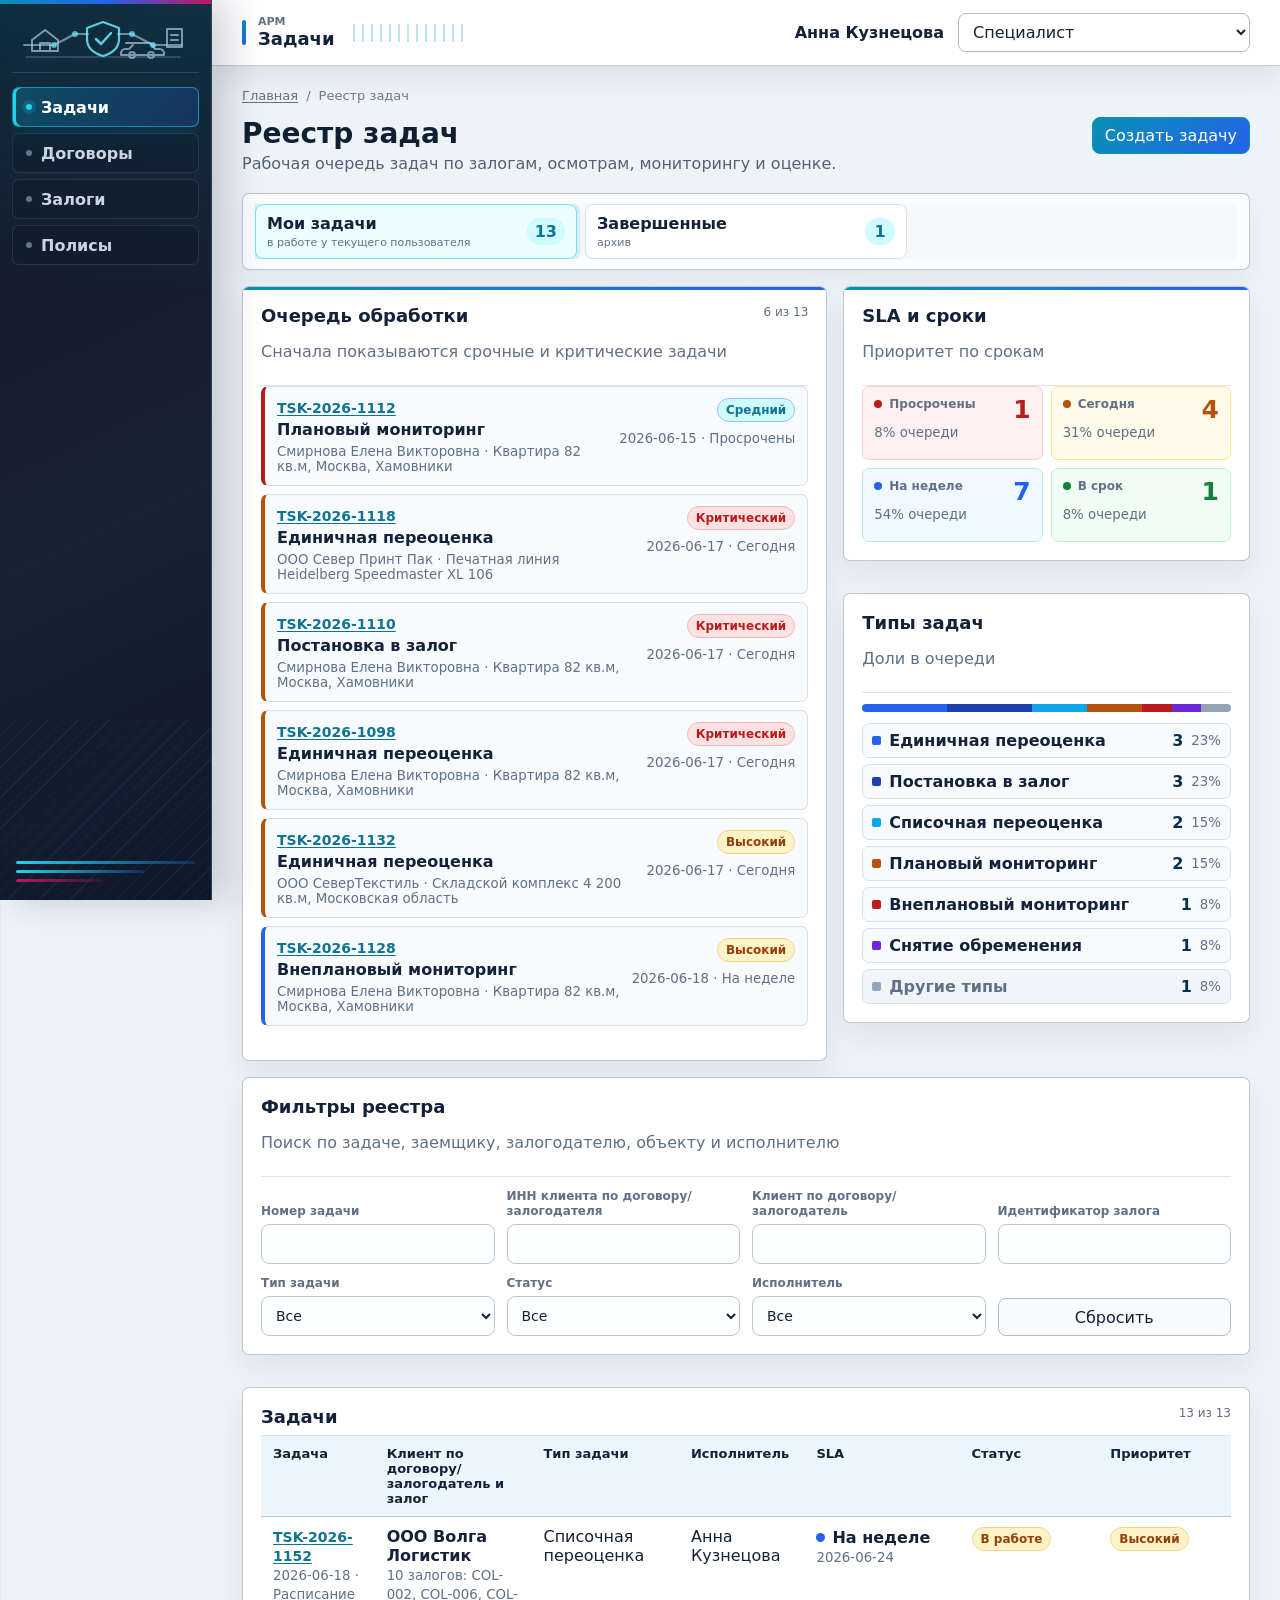
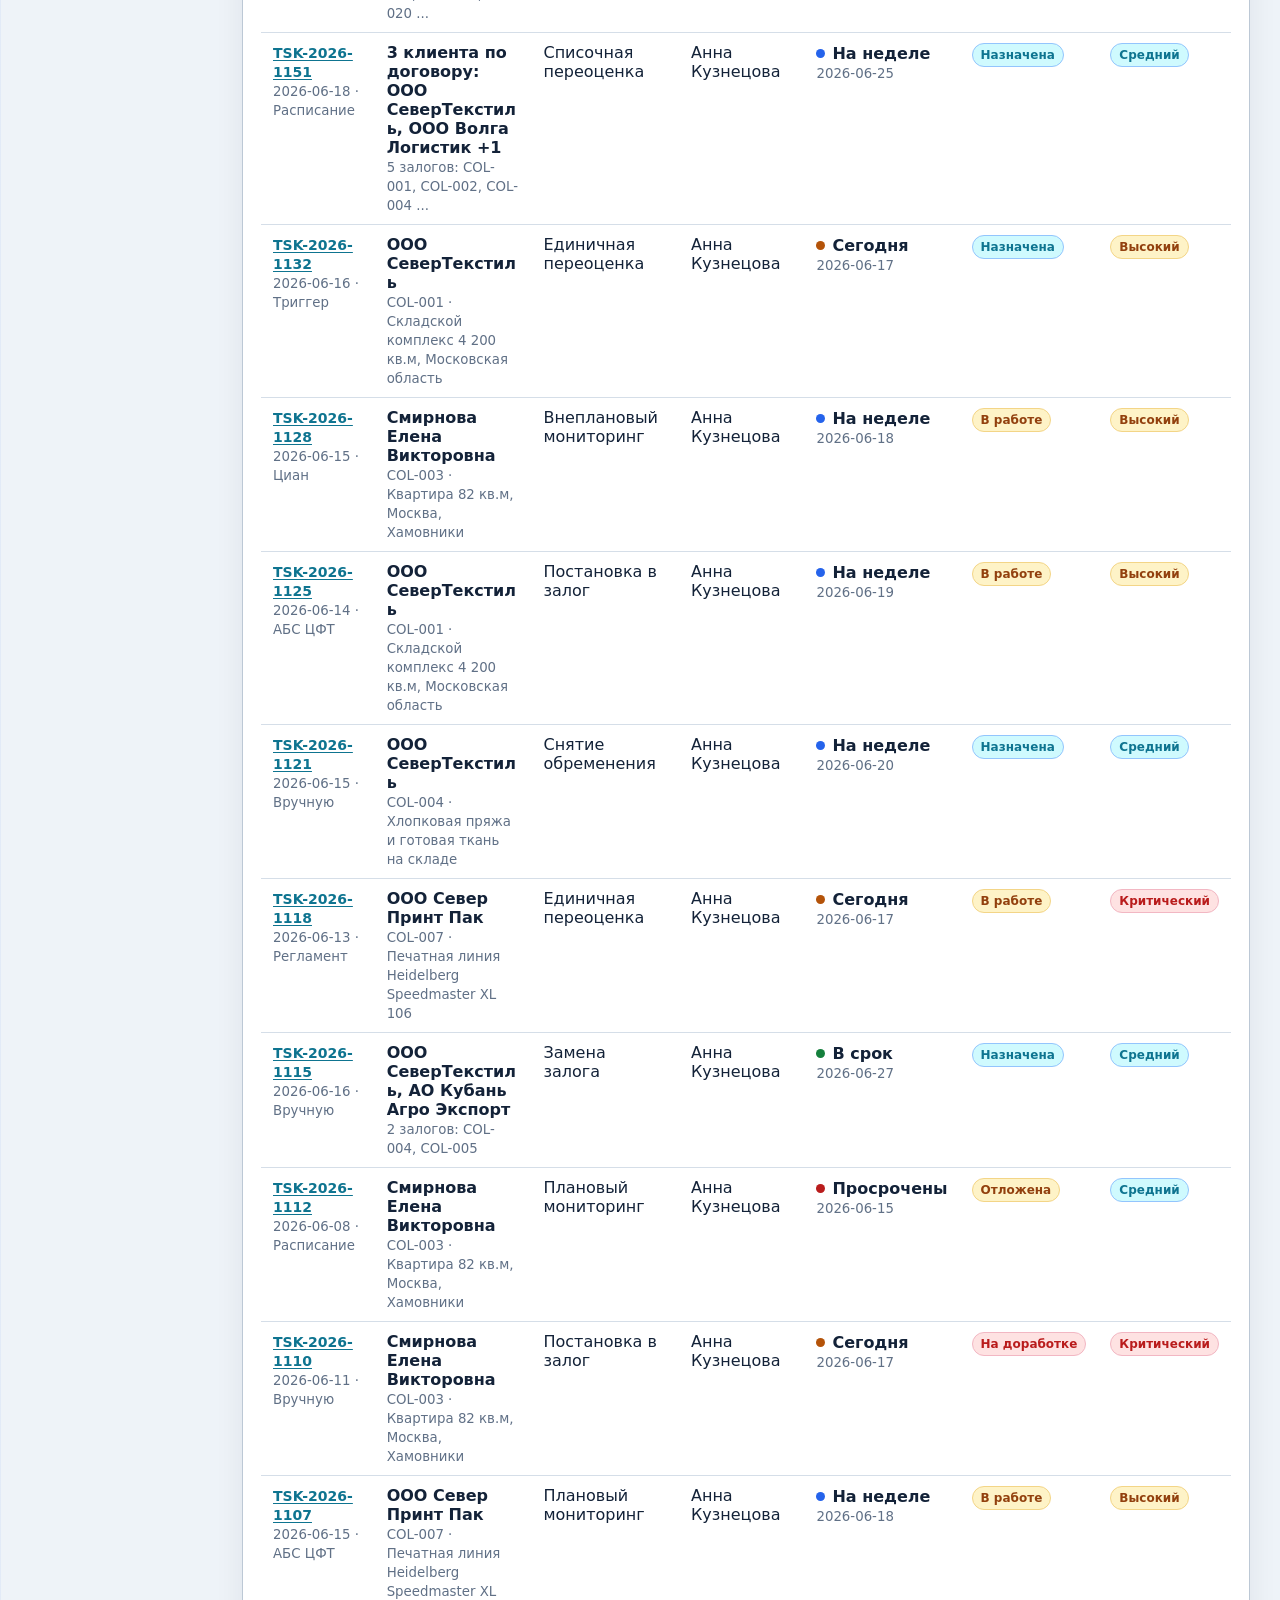
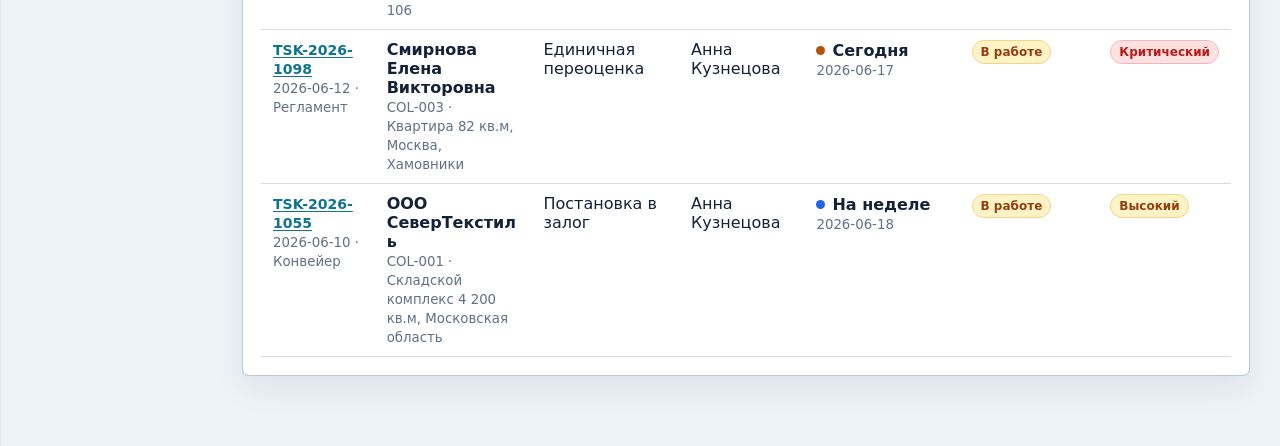
==== commit 401e365d: "Update pledge module R prototype" ====
--- a/Залоговый_модуль_Р_автономный.html
+++ b/Залоговый_модуль_Р_автономный.html
@@ -3,7 +3,7 @@
   <head>
     <meta charset="UTF-8" />
     <meta name="viewport" content="width=device-width, initial-scale=1.0" />
-    <title>Залоговый модуль Р - автономный прототип</title>
+    <title>Залоговый модуль Р - прототип</title>
     <style>
 :root {
   --bg: #f4f7fb;
@@ -460,6 +460,98 @@
   gap: 16px;
 }
 
+.contract-card-info-grid {
+  grid-template-columns: minmax(300px, 0.72fr) minmax(640px, 1.28fr);
+}
+
+.contract-card-info-grid > .panel {
+  min-width: 0;
+}
+
+.contract-participants-panel table {
+  min-width: 0;
+  table-layout: fixed;
+  width: 100%;
+}
+
+.contract-participants-panel th,
+.contract-participants-panel td {
+  padding-right: 10px;
+  padding-left: 10px;
+  overflow-wrap: anywhere;
+}
+
+.contract-participants-panel th:nth-child(1),
+.contract-participants-panel td:nth-child(1) {
+  width: 16%;
+}
+
+.contract-participants-panel th:nth-child(2),
+.contract-participants-panel td:nth-child(2) {
+  width: 27%;
+}
+
+.contract-participants-panel th:nth-child(3),
+.contract-participants-panel td:nth-child(3) {
+  width: 14%;
+}
+
+.contract-participants-panel th:nth-child(4),
+.contract-participants-panel td:nth-child(4) {
+  width: 18%;
+}
+
+.contract-participants-panel th:nth-child(5),
+.contract-participants-panel td:nth-child(5) {
+  width: 25%;
+}
+
+.contract-linked-collaterals-table {
+  min-width: 0;
+  table-layout: fixed;
+}
+
+.contract-linked-collaterals-table th,
+.contract-linked-collaterals-table td {
+  padding-right: 10px;
+  padding-left: 10px;
+  overflow-wrap: anywhere;
+}
+
+.contract-linked-collaterals-table th:nth-child(1),
+.contract-linked-collaterals-table td:nth-child(1) {
+  width: 7%;
+}
+
+.contract-linked-collaterals-table th:nth-child(2),
+.contract-linked-collaterals-table td:nth-child(2) {
+  width: 11%;
+}
+
+.contract-linked-collaterals-table th:nth-child(3),
+.contract-linked-collaterals-table td:nth-child(3) {
+  width: 23%;
+}
+
+.contract-linked-collaterals-table th:nth-child(4),
+.contract-linked-collaterals-table td:nth-child(4) {
+  width: 15%;
+}
+
+.contract-linked-collaterals-table th:nth-child(5),
+.contract-linked-collaterals-table td:nth-child(5),
+.contract-linked-collaterals-table th:nth-child(6),
+.contract-linked-collaterals-table td:nth-child(6),
+.contract-linked-collaterals-table th:nth-child(7),
+.contract-linked-collaterals-table td:nth-child(7) {
+  width: 12%;
+}
+
+.contract-linked-collaterals-table th:nth-child(8),
+.contract-linked-collaterals-table td:nth-child(8) {
+  width: 8%;
+}
+
 .integration-grid {
   grid-template-columns: repeat(3, minmax(280px, 1fr));
 }
@@ -1220,6 +1312,27 @@
   box-shadow: none;
 }
 
+.task-linked-contracts {
+  display: grid;
+  gap: 8px;
+  margin-top: 10px;
+}
+
+.task-linked-contracts h3 {
+  margin: 0;
+  color: var(--text);
+  font-size: 13px;
+}
+
+.task-linked-contracts table {
+  font-size: 12px;
+}
+
+.task-linked-contracts th,
+.task-linked-contracts td {
+  padding: 6px;
+}
+
 .task-card-revaluation .task-detail-sidebar .panel,
 .task-card-inspection .task-detail-sidebar .panel {
   padding: 12px;
@@ -1514,6 +1627,24 @@
   min-width: 0;
   min-height: 34px;
   font-size: 13px;
+}
+
+.valuation-weighted-result {
+  display: grid;
+  gap: 6px;
+  margin-top: 12px;
+  max-width: 360px;
+  color: var(--muted);
+  font-size: 12px;
+  font-weight: 700;
+}
+
+.valuation-weighted-result input {
+  min-height: 40px;
+  color: var(--text);
+  background: #eef3f8;
+  font-size: 15px;
+  font-weight: 800;
 }
 
 .risk-assessment-panel .panel-title,
@@ -3502,6 +3633,7 @@
   background: linear-gradient(180deg, #ffffff 0%, #f8fafc 100%);
 }
 
+.monitoring-settings-panel,
 .inspection-card,
 .inspection-table,
 .valuation-history,
@@ -3511,6 +3643,7 @@
   overflow: hidden;
 }
 
+.monitoring-settings-panel::before,
 .inspection-card::before,
 .inspection-table::before,
 .valuation-history::before,
@@ -3523,6 +3656,15 @@
   height: 3px;
   content: "";
   background: var(--accent);
+}
+
+.monitoring-settings-grid {
+  grid-template-columns: repeat(4, minmax(160px, 1fr));
+}
+
+.monitoring-settings-panel input[readonly] {
+  color: var(--muted);
+  background: #eef3f8;
 }
 
 .inspection-card .info-grid div {
@@ -4395,6 +4537,7 @@
   display: grid;
   grid-template-columns: minmax(0, 1fr) auto;
   gap: 5px 8px;
+  align-items: start;
   padding: 8px;
   background: var(--surface-soft);
   border: 1px solid var(--line);
@@ -4411,6 +4554,14 @@
   margin-top: 2px;
   color: var(--muted);
   font-size: 12px;
+}
+
+.task-history-event .badge {
+  align-self: start;
+  min-height: 0;
+  padding: 3px 8px;
+  line-height: 1.15;
+  white-space: nowrap;
 }
 
 .task-history-event p {
@@ -4502,12 +4653,12 @@
 
 .task-collateral-info th:nth-child(1),
 .task-collateral-info td:nth-child(1) {
-  width: 8%;
+  width: 7%;
 }
 
 .task-collateral-info th:nth-child(2),
 .task-collateral-info td:nth-child(2) {
-  width: 12%;
+  width: 10%;
 }
 
 .task-collateral-info th:nth-child(3),
@@ -4517,12 +4668,12 @@
 
 .task-collateral-info th:nth-child(4),
 .task-collateral-info td:nth-child(4) {
-  width: 26%;
+  width: 24%;
 }
 
 .task-collateral-info th:nth-child(5),
 .task-collateral-info td:nth-child(5) {
-  width: 16%;
+  width: 14%;
 }
 
 .task-collateral-info th:nth-child(6),
@@ -4534,9 +4685,9 @@
 .task-collateral-info td:nth-child(7),
 .task-collateral-info th:nth-child(8),
 .task-collateral-info td:nth-child(8) {
-  width: 5.5%;
+  width: 9%;
   font-size: 11px;
-  overflow-wrap: anywhere;
+  white-space: nowrap;
 }
 
 .task-collateral-cell {
@@ -5514,7 +5665,7 @@
 }
 
 .list-revaluation-table-wrap {
-  overflow-x: auto;
+  overflow-x: hidden;
   border: 1px solid var(--line);
   border-radius: 8px;
 }
@@ -5591,16 +5742,11 @@
   min-height: 78px;
 }
 
-.list-revaluation-package-layout,
-.list-revaluation-main-grid {
-  display: grid;
-  grid-template-columns: minmax(340px, .95fr) minmax(380px, 1.05fr);
+.list-revaluation-workflow-grid {
+  display: grid;
+  grid-template-columns: minmax(0, 1fr) minmax(260px, .48fr);
   gap: 14px;
-  align-items: start;
-}
-
-.list-revaluation-main-grid {
-  grid-template-columns: minmax(360px, .9fr) minmax(0, 1.1fr);
+  align-items: stretch;
 }
 
 .list-revaluation-package-panel,
@@ -5611,8 +5757,29 @@
   min-height: 100%;
 }
 
+.list-revaluation-package-panel,
+.list-revaluation-tools-panel {
+  display: grid;
+  grid-template-rows: auto 1fr;
+}
+
+.list-revaluation-tools-panel {
+  grid-template-rows: auto auto;
+  align-content: start;
+}
+
+.list-revaluation-tools-panel .list-revaluation-control-head,
+.list-revaluation-control-panel .list-revaluation-control-head {
+  display: grid;
+  grid-template-columns: 1fr;
+}
+
+.list-revaluation-control-panel .list-revaluation-control-head .badge {
+  justify-self: start;
+}
+
 .list-revaluation-form-grid.package-fields {
-  grid-template-columns: minmax(0, 1.35fr) minmax(190px, .65fr);
+  grid-template-columns: minmax(0, 1fr) 150px;
 }
 
 .list-revaluation-form-grid.method-fields {
@@ -5627,11 +5794,15 @@
 
 
 .list-revaluation-form-grid .reason-field textarea {
-  min-height: 52px;
+  min-height: 46px;
 }
 
 .list-revaluation-form-grid .comment-field textarea {
-  min-height: 64px;
+  min-height: 58px;
+}
+
+.list-revaluation-form-grid .date-field input {
+  min-width: 0;
 }
 
 .computed-list-field {
@@ -5683,6 +5854,10 @@
   display: grid;
   grid-template-columns: repeat(2, minmax(0, 1fr));
   gap: 8px;
+}
+
+.list-revaluation-tools-panel .list-revaluation-tool-grid {
+  grid-template-columns: 1fr;
 }
 
 .list-revaluation-tool {
@@ -5698,6 +5873,10 @@
   cursor: pointer;
 }
 
+.list-revaluation-tools-panel .list-revaluation-tool {
+  min-height: 64px;
+  padding: 10px;
+}
 .list-revaluation-tool:hover {
   border-color: #2f6fd0;
   box-shadow: 0 8px 18px rgba(47, 111, 208, .10);
@@ -5709,6 +5888,45 @@
 }
 
 .list-revaluation-tool span {
+  color: var(--muted);
+  font-size: 12px;
+  line-height: 1.3;
+}
+
+.list-revaluation-excel-widget {
+  display: grid;
+  grid-template-columns: minmax(0, 1fr) auto;
+  gap: 10px;
+  align-items: center;
+  margin-top: 12px;
+  padding: 12px;
+  background: #ffffff;
+  border: 1px dashed #9db4cf;
+  border-radius: 8px;
+}
+
+.list-revaluation-excel-widget.has-file {
+  border-style: solid;
+  border-color: #86c59c;
+  background: #f4fbf6;
+}
+
+.list-revaluation-excel-widget strong,
+.list-revaluation-excel-widget span,
+.list-revaluation-excel-widget small {
+  display: block;
+  min-width: 0;
+}
+
+.list-revaluation-excel-widget strong {
+  color: var(--text);
+  font-size: 13px;
+  line-height: 1.25;
+  overflow-wrap: anywhere;
+}
+
+.list-revaluation-excel-widget span,
+.list-revaluation-excel-widget small {
   color: var(--muted);
   font-size: 12px;
   line-height: 1.3;
@@ -5834,6 +6052,10 @@
   gap: 8px;
 }
 
+.list-revaluation-control-panel .list-revaluation-control-cards {
+  grid-template-columns: repeat(2, minmax(0, 1fr));
+}
+
 .list-revaluation-control-card {
   display: grid;
   gap: 4px;
@@ -5918,27 +6140,26 @@
 }
 
 .list-revaluation-table.improved {
-  min-width: 1260px;
+  width: 100%;
+  min-width: 0;
 }
 
 .list-revaluation-table.improved th:nth-child(1),
-.list-revaluation-table.improved td:nth-child(1) { width: 54px; text-align: center; }
+.list-revaluation-table.improved td:nth-child(1) { width: 52px; text-align: center; }
 .list-revaluation-table.improved th:nth-child(2),
-.list-revaluation-table.improved td:nth-child(2) { width: 230px; }
+.list-revaluation-table.improved td:nth-child(2) { width: 18%; }
 .list-revaluation-table.improved th:nth-child(3),
-.list-revaluation-table.improved td:nth-child(3) { width: 145px; }
+.list-revaluation-table.improved td:nth-child(3) { width: 12%; }
 .list-revaluation-table.improved th:nth-child(4),
-.list-revaluation-table.improved td:nth-child(4) { width: 135px; }
+.list-revaluation-table.improved td:nth-child(4) { width: 12%; }
 .list-revaluation-table.improved th:nth-child(5),
-.list-revaluation-table.improved td:nth-child(5) { width: 150px; }
+.list-revaluation-table.improved td:nth-child(5) { width: 13%; }
 .list-revaluation-table.improved th:nth-child(6),
-.list-revaluation-table.improved td:nth-child(6) { width: 185px; }
+.list-revaluation-table.improved td:nth-child(6) { width: 18%; }
 .list-revaluation-table.improved th:nth-child(7),
-.list-revaluation-table.improved td:nth-child(7) { width: 170px; }
+.list-revaluation-table.improved td:nth-child(7) { width: 9%; }
 .list-revaluation-table.improved th:nth-child(8),
-.list-revaluation-table.improved td:nth-child(8) { width: 120px; }
-.list-revaluation-table.improved th:nth-child(9),
-.list-revaluation-table.improved td:nth-child(9) { width: 170px; }
+.list-revaluation-table.improved td:nth-child(8) { width: 18%; }
 
 .inline-edit-field {
   display: grid;
@@ -5962,8 +6183,7 @@
 }
 
 @media (max-width: 1280px) {
-  .list-revaluation-package-layout,
-  .list-revaluation-main-grid,
+  .list-revaluation-workflow-grid,
   .list-revaluation-process-grid,
   .list-revaluation-control-impact-grid {
     grid-template-columns: 1fr;
@@ -5976,8 +6196,7 @@
 
 @media (max-width: 860px) {
   .list-revaluation-stage-grid,
-  .list-revaluation-package-layout,
-  .list-revaluation-main-grid,
+  .list-revaluation-workflow-grid,
   .list-revaluation-process-grid,
   .list-revaluation-control-impact-grid,
   .list-revaluation-form-grid.two-cols,
@@ -8188,8 +8407,8 @@
       gsz: "ГСЗ СеверТекстиль",
       collateralIds: ["COL-001", "COL-004"],
       participants: [
-        { role: "Заемщик", name: "ООО СеверТекстиль", idn: "771 482 2110", share: "100%", contact: "Финансовый директор подтвержден" },
-        { role: "Залогодатель", name: "ООО СеверСклад", idn: "771 492 2776", share: "Долевой объект", contact: "Контакт актуален" }
+        { role: "Заемщик", name: "ООО СеверТекстиль", idn: "771 482 2110", share: "100%", contact: "Подтвержден" },
+        { role: "Залогодатель", name: "ООО СеверСклад", idn: "771 492 2776", share: "Долевой объект", contact: "Актуален" }
       ]
     },
     {
@@ -8214,7 +8433,7 @@
       gsz: "ГСЗ Волга Логистик",
       collateralIds: ["COL-002", "COL-006", "COL-020", "COL-021", "COL-022", "COL-023", "COL-024", "COL-025", "COL-026", "COL-027"],
       participants: [
-        { role: "Заемщик", name: "ООО Волга Логистик", idn: "525 944 1009", share: "100%", contact: "Телефон подтвержден" },
+        { role: "Заемщик", name: "ООО Волга Логистик", idn: "525 944 1009", share: "100%", contact: "Подтвержден" },
         { role: "Поручитель", name: "ИП Никитин А.А.", idn: "525 178 233 001", share: "Поручительство", contact: "Требует обновления" }
       ]
     },
@@ -8240,8 +8459,8 @@
       gsz: "ГСЗ Смирнова",
       collateralIds: ["COL-003"],
       participants: [
-        { role: "Заемщик", name: "Смирнова Елена Викторовна", idn: "772 345 678 901", share: "100%", contact: "SMS доступен" },
-        { role: "Созаемщик", name: "Смирнов Алексей Викторович", idn: "772 345 678 902", share: "50%", contact: "Контакт актуален" }
+        { role: "Заемщик", name: "Смирнова Елена Викторовна", idn: "772 345 678 901", share: "100%", contact: "Доступен" },
+        { role: "Созаемщик", name: "Смирнов Алексей Викторович", idn: "772 345 678 902", share: "50%", contact: "Актуален" }
       ]
     },
     {
@@ -8266,8 +8485,8 @@
       gsz: "ГСЗ Агро Экспорт",
       collateralIds: ["COL-005", "COL-008"],
       participants: [
-        { role: "Принципал", name: "АО Кубань Агро Экспорт", idn: "231 011 8454", share: "100%", contact: "Подписант проверен" },
-        { role: "Залогодатель", name: "ООО АгроТерминал", idn: "231 177 1628", share: "Имущество", contact: "Контакт актуален" }
+        { role: "Принципал", name: "АО Кубань Агро Экспорт", idn: "231 011 8454", share: "100%", contact: "Подтвержден" },
+        { role: "Залогодатель", name: "ООО АгроТерминал", idn: "231 177 1628", share: "Имущество", contact: "Актуален" }
       ]
     },
     {
@@ -8292,8 +8511,8 @@
       gsz: "ГСЗ Агро Экспорт",
       collateralIds: ["COL-005", "COL-008"],
       participants: [
-        { role: "Заемщик", name: "АО Кубань Агро Экспорт", idn: "231 011 8454", share: "100%", contact: "Подписант проверен" },
-        { role: "Залогодатель", name: "АО Кубань Агро Экспорт", idn: "231 011 8454", share: "Имущество", contact: "Контакт актуален" }
+        { role: "Заемщик", name: "АО Кубань Агро Экспорт", idn: "231 011 8454", share: "100%", contact: "Подтвержден" },
+        { role: "Залогодатель", name: "АО Кубань Агро Экспорт", idn: "231 011 8454", share: "Имущество", contact: "Актуален" }
       ]
     },
     {
@@ -8318,7 +8537,7 @@
       gsz: "ГСЗ Север Принт Пак",
       collateralIds: ["COL-007"],
       participants: [
-        { role: "Заемщик", name: "ООО Север Принт Пак", idn: "780 600 2779", share: "100%", contact: "Email подтвержден" }
+        { role: "Заемщик", name: "ООО Север Принт Пак", idn: "780 600 2779", share: "100%", contact: "Подтвержден" }
       ]
     }
   ],
@@ -9144,7 +9363,7 @@
     {
         "id": "TSK-2026-1131",
         "type": "Первичный осмотр",
-        "title": "Подтвердить новый автотранспорт из таблицы клиента",
+        "title": "Подтвердить новый автотранспорт из таблицы залогодателя",
         "collateralId": "COL-002",
         "contractId": "CTR-2026-0192",
         "client": "ООО Волга Логистик",
@@ -9227,7 +9446,7 @@
                 "user": "Мария Петрова",
                 "action": "Создана задача",
                 "status": "Назначена",
-                "comment": "Запрос клиента на частичное снятие"
+                "comment": "Запрос заемщика на частичное снятие"
             }
         ]
     },
@@ -9288,7 +9507,7 @@
                 "user": "Дмитрий Орлов",
                 "action": "Создана задача",
                 "status": "Назначена",
-                "comment": "Клиент запросил замену предмета залога"
+                "comment": "Заемщик запросил замену предмета залога"
             }
         ]
     },
@@ -9432,7 +9651,7 @@
             "Специалист",
             "Мобильный осмотр"
         ],
-        "result": "Клиент перенес доступ в цех",
+        "result": "Представитель залогодателя перенес доступ в цех",
         "history": [
             {
                 "date": "2026-06-12 15:11",
@@ -9663,7 +9882,7 @@
         "result": "Сформирован пул объектов для сравнения стоимости",
         "documents": [
             {
-                "name": "Запрос клиента на замену.pdf",
+                "name": "Запрос заемщика на замену.pdf",
                 "target": "task"
             },
             {
@@ -9758,9 +9977,9 @@
         "route": [
             "Планировщик",
             "Специалист",
-            "Клиент"
+            "Залогодатель"
         ],
-        "result": "Клиент не подтвердил дату доступа",
+        "result": "Представитель залогодателя не подтвердил дату доступа",
         "history": [
             {
                 "date": "2026-06-15 18:40",
@@ -10037,7 +10256,7 @@
       priority: "Средний",
       source: "Расписание",
       route: ["Специалист", "ЕСМ Банка"],
-      result: "Ожидается складской акт от клиента",
+      result: "Ожидается складской акт от залогодателя",
       history: [
         { date: "2026-06-01 08:00", user: "Система", action: "Создана задача", status: "Назначена", comment: "Ежемесячный мониторинг" },
         { date: "2026-06-13 18:12", user: "Павел Смирнов", action: "Отложена", status: "Отложена", comment: "Нет складского акта" }
@@ -10080,7 +10299,7 @@
       route: ["Специалист", "Руководитель", "АБС ЦФТ"],
       result: "Не приложено основание снятия",
       history: [
-        { date: "2026-06-11 14:10", user: "Мария Петрова", action: "Создана задача", status: "Назначена", comment: "Запрос клиента" },
+        { date: "2026-06-11 14:10", user: "Мария Петрова", action: "Создана задача", status: "Назначена", comment: "Запрос заемщика" },
         { date: "2026-06-12 17:00", user: "Сергей Иванов", action: "Вернул", status: "На доработке", comment: "Нет основания снятия" }
       ]
     },
@@ -10376,7 +10595,7 @@
   ],
   comments: [
     { object: "COL-003", date: "2026-06-13 09:40", user: "Анна Кузнецова", text: "Нужно запросить свежую кадастровую выписку перед завершением переоценки." },
-    { object: "TSK-2026-1104", date: "2026-06-15 16:05", user: "Мария Петрова", text: "Попросила клиента подготовить обновленный страховой полис." }
+    { object: "TSK-2026-1104", date: "2026-06-15 16:05", user: "Мария Петрова", text: "Попросила страхователя подготовить обновленный страховой полис." }
   ]
 };
 
@@ -10559,7 +10778,7 @@
 }
 
 const documentRules = [
-  { title: "Заявление клиента", collateralType: "any", clientType: "any", taskType: "any", required: true },
+  { title: "Заявление клиента по договору/залогодателя", collateralType: "any", clientType: "any", taskType: "any", required: true },
   { title: "Правоустанавливающий документ", collateralType: "any", clientType: "any", taskType: "Постановка в залог", required: true },
   { title: "Акт осмотра", collateralType: "any", clientType: "any", taskType: "Первичный осмотр", required: true },
   { title: "Акт повторного осмотра", collateralType: "any", clientType: "any", taskType: "Повторный осмотр", required: true },
@@ -10632,6 +10851,19 @@
   return { path, query: new URLSearchParams(query) };
 }
 
+function updateCollateralTabRoute(tab) {
+  state.collateralTab = tab || "overview";
+  const { path, query } = parseRoute();
+  if (!path.startsWith("/app/collaterals/")) {
+    render();
+    return;
+  }
+  query.set("tab", state.collateralTab);
+  const route = `${path}?${query.toString()}`;
+  if (getRoute() === route) render();
+  else window.location.hash = route;
+}
+
 function getTask(id) {
   return state.data.tasks.find((item) => item.id === id);
 }
@@ -10656,6 +10888,62 @@
 function getTaskActiveCollateral(task, collaterals) {
   const activeId = state.taskActiveCollateral[task.id] || task.collateralId || collaterals[0]?.id;
   return collaterals.find((item) => item.id === activeId) || collaterals[0] || null;
+}
+
+function uniqueItems(items) {
+  return [...new Set(items.filter(Boolean))];
+}
+
+function isInternalTaskParty(value) {
+  return /управление залогов|залоговое подразделение|планировщик|система/i.test(String(value || ""));
+}
+
+function getTaskContracts(task, collaterals = getTaskCollaterals(task)) {
+  const ids = [];
+  collaterals.forEach((collateral) => ids.push(...(collateral.contractIds || [])));
+  if (!ids.length && task?.contractId) ids.push(task.contractId);
+  return uniqueItems(ids).map(getContract).filter(Boolean);
+}
+
+function getTaskActiveContracts(task, activeCollateral) {
+  const ids = activeCollateral?.contractIds?.length ? activeCollateral.contractIds : [task?.contractId].filter(Boolean);
+  return uniqueItems(ids).map(getContract).filter(Boolean);
+}
+
+function getTaskActiveContract(task, activeCollateral) {
+  return getTaskActiveContracts(task, activeCollateral)[0] || getContract(task?.contractId);
+}
+
+function getTaskContractClientNames(task, collaterals = getTaskCollaterals(task)) {
+  const names = getTaskContracts(task, collaterals).map((contract) => contract.clientName);
+  if (!names.length && task?.client && !isInternalTaskParty(task.client)) names.push(task.client);
+  return uniqueItems(names);
+}
+
+function getContractPartyRole(contract) {
+  const role = contract?.participants?.find((item) => !/залогодатель|поручитель/i.test(item.role || ""))?.role;
+  if (role) return role;
+  const product = String(contract?.product || "").toLowerCase();
+  if (product.includes("гарант")) return "Принципал";
+  if (product.includes("лизинг")) return "Лизингополучатель";
+  if (product.includes("кредит") || product.includes("ипотеч")) return "Заемщик";
+  return "Клиент по договору";
+}
+
+function summarizeNames(names, limit = 2) {
+  const unique = uniqueItems(names);
+  if (!unique.length) return "-";
+  if (unique.length <= limit) return unique.join(", ");
+  return `${unique.length} клиента по договору: ${unique.slice(0, limit).join(", ")} +${unique.length - limit}`;
+}
+
+function getTaskClientSummary(task, collaterals = getTaskCollaterals(task)) {
+  return summarizeNames(getTaskContractClientNames(task, collaterals));
+}
+
+function getTaskInitiator(task) {
+  if (task?.client && isInternalTaskParty(task.client)) return task.client;
+  return task?.source || "-";
 }
 
 function normalizeTaskType(type) {
@@ -10808,7 +11096,7 @@
   return `
     <div class="breadcrumbs"><button class="link" data-route="/app/tasks">Главная</button><span>/</span><span>${escapeHtml(title)}</span></div>
     <section class="page-header">
-      <div><h1>${escapeHtml(title)}</h1><p>${escapeHtml(text)}</p></div>
+      <div><h1>${escapeHtml(title)}</h1>${text ? `<p>${escapeHtml(text)}</p>` : ""}</div>
       <div class="header-actions">${actions}</div>
     </section>
   `;
@@ -11256,14 +11544,18 @@
       ${queueRows.length ? `
         <div class="task-queue-list">
           ${queueRows.map((task) => {
-            const collateral = getCollateral(task.collateralId);
+            const collaterals = getTaskCollaterals(task);
+            const collateral = collaterals[0] || getCollateral(task.collateralId);
+            const collateralText = collaterals.length > 1
+              ? `${collaterals.length} залогов`
+              : collateral?.description || task.collateralId || "Без объекта";
             const urgency = getTaskUrgency(task);
             return `
               <article class="task-queue-item ${getTaskUrgencyTone(urgency)}">
                 <div>
                   <a class="link registry-object-link" href="#/app/tasks/${escapeHtml(task.id)}">${escapeHtml(task.id)}</a>
                   <strong>${escapeHtml(task.type)}</strong>
-                  <small>${escapeHtml(task.client)} · ${escapeHtml(collateral?.description || task.collateralId || "Без объекта")}</small>
+                  <small>${escapeHtml(getTaskClientSummary(task, collaterals))} · ${escapeHtml(collateralText)}</small>
                 </div>
                 <div>
                   ${badge(task.priority)}
@@ -11387,12 +11679,21 @@
   const requestedTab = state.taskRegistryTab || (isManagerView ? "all" : "mine");
   const activeTab = !isManagerView && requestedTab === "all" ? "mine" : requestedTab;
   const filteredRows = state.data.tasks.filter((task) => {
-    const collateral = getCollateral(task.collateralId);
-    const contract = getContract(task.contractId);
+    const collaterals = getTaskCollaterals(task);
+    const contracts = getTaskContracts(task, collaterals);
+    const collateralSearch = collaterals.map((item) => item.id).join(" ");
+    const clientIdSearch = [
+      ...contracts.map((contract) => contract.inn),
+      ...collaterals.map((collateral) => collateral.clientId)
+    ].join(" ");
+    const clientNameSearch = [
+      ...contracts.map((contract) => contract.clientName),
+      ...collaterals.map((collateral) => collateral.clientName)
+    ].join(" ");
     return matches(task.id, filters.number)
-      && matches(contract?.inn || collateral?.clientId, filters.clientId)
-      && matches(task.client || contract?.clientName || collateral?.clientName, filters.clientName)
-      && matches(task.collateralId, filters.collateralId)
+      && matches(clientIdSearch, filters.clientId)
+      && matches(clientNameSearch, filters.clientName)
+      && matches(collateralSearch || task.collateralId, filters.collateralId)
       && matches(task.type, filters.type)
       && matches(task.status, filters.status)
       && matches(task.assignee, filters.assignee);
@@ -11435,12 +11736,12 @@
       </section>
       <section class="panel task-filter-panel">
         <div class="panel-title">
-          <div><h2>Фильтры реестра</h2><p class="hint">Поиск по задаче, клиенту, объекту и исполнителю</p></div>
+        <div><h2>Фильтры реестра</h2><p class="hint">Поиск по задаче, заемщику, залогодателю, объекту и исполнителю</p></div>
         </div>
         <div class="filter-grid registry-filter-grid">
           ${filterInput("tasks", "number", "Номер задачи")}
-          ${filterInput("tasks", "clientId", "ИНН клиента")}
-          ${filterInput("tasks", "clientName", "Наименование/ФИО клиента")}
+          ${filterInput("tasks", "clientId", "ИНН клиента по договору/залогодателя")}
+          ${filterInput("tasks", "clientName", "Клиент по договору/залогодатель")}
           ${filterInput("tasks", "collateralId", "Идентификатор залога")}
           ${filterSelect("tasks", "type", "Тип задачи", taskTypeOptions)}
           ${filterSelect("tasks", "status", "Статус", ["", "Назначена", "В работе", "На согласовании", "Отложена", "На доработке", "Завершена"])}
@@ -11452,14 +11753,18 @@
         <div class="panel-title"><h2>Задачи</h2><span class="panel-note">${rows.length} из ${baseRows.length}</span></div>
         ${rows.length ? `
           <table class="task-table-modern">
-            <thead><tr><th>Задача</th><th>Клиент и залог</th><th>Тип задачи</th><th>Исполнитель</th><th>SLA</th><th>Статус</th><th>Приоритет</th></tr></thead>
+            <thead><tr><th>Задача</th><th>Клиент по договору/залогодатель и залог</th><th>Тип задачи</th><th>Исполнитель</th><th>SLA</th><th>Статус</th><th>Приоритет</th></tr></thead>
             <tbody>${rows.map((task) => {
-              const collateral = getCollateral(task.collateralId);
+              const collaterals = getTaskCollaterals(task);
+              const collateral = collaterals[0] || getCollateral(task.collateralId);
+              const collateralText = collaterals.length > 1
+                ? `${collaterals.length} залогов: ${collaterals.slice(0, 3).map((item) => item.id).join(", ")}${collaterals.length > 3 ? " ..." : ""}`
+                : `${collateral?.id || task.collateralId || "-"} · ${collateral?.description || "Объект не найден"}`;
               const urgency = getTaskUrgency(task);
               return `
                 <tr>
                   <td><a class="link registry-object-link" href="#/app/tasks/${escapeHtml(task.id)}">${escapeHtml(task.id)}</a><br><small>${escapeHtml(task.createdAt)} · ${escapeHtml(task.source)}</small></td>
-                  <td><strong>${escapeHtml(task.client)}</strong><br><small>${escapeHtml(task.collateralId || "-")} · ${escapeHtml(collateral?.description || "Объект не найден")}</small></td>
+                  <td><strong>${escapeHtml(getTaskClientSummary(task, collaterals))}</strong><br><small>${escapeHtml(collateralText)}</small></td>
                   <td>${escapeHtml(task.type)}</td>
                   <td>${escapeHtml(task.assignee)}</td>
                   <td><span class="task-urgency ${getTaskUrgencyTone(urgency)}"><i></i>${escapeHtml(urgency)}</span><br><small>${escapeHtml(task.dueDate)}</small></td>
@@ -11548,8 +11853,8 @@
     </section>
     <section class="panel">
       <div class="filter-grid registry-filter-grid">
-        ${filterInput("contracts", "clientId", "ИНН клиента")}
-        ${filterInput("contracts", "clientName", "Наименование/ФИО клиента")}
+        ${filterInput("contracts", "clientId", "ИНН клиента по договору")}
+        ${filterInput("contracts", "clientName", "Клиент по договору")}
         ${filterInput("contracts", "gsz", "ГСЗ")}
         ${filterInput("contracts", "number", "Номер договора")}
         ${filterDateRange("contracts", "periodFrom", "periodTo", "Период заключения договора")}
@@ -11561,11 +11866,11 @@
     <section class="panel table-panel" data-registry-table="contracts" tabindex="-1">
       <div class="panel-title"><h2>Договоры</h2><span class="panel-note">${rows.length} записей</span></div>
       <table class="contracts-table">
-        <thead><tr><th>Договор</th><th>Клиент</th><th>ГСЗ</th><th>Продукт</th><th>Текущий остаток долга</th><th>Рыночная стоимость</th><th>Аллоцированная стоимость</th><th>Совокупный LTV</th><th>Статус покрытия</th><th>Категория качества</th><th>Размер резерва</th><th>Залоги</th></tr></thead>
+        <thead><tr><th>Договор</th><th>Клиент по договору</th><th>ГСЗ</th><th>Продукт</th><th>Текущий остаток долга</th><th>Рыночная стоимость</th><th>Аллоцированная стоимость</th><th>Совокупный LTV</th><th>Статус покрытия</th><th>Категория качества</th><th>Размер резерва</th><th>Залоги</th></tr></thead>
         <tbody>${rows.map((contract) => `
           <tr>
             <td><a class="link registry-object-link" href="#/app/contracts/${escapeHtml(contract.id)}">${escapeHtml(contract.number)}</a><br><small>${escapeHtml(contract.startDate)} - ${escapeHtml(contract.endDate)}</small><br>${badge(contract.status)}</td>
-            <td>${escapeHtml(contract.clientName)}<br><small>${escapeHtml(contract.inn)}</small></td>
+            <td>${escapeHtml(contract.clientName)}<br><small>${escapeHtml(getContractPartyRole(contract))} · ${escapeHtml(contract.inn)}</small></td>
             <td>${escapeHtml(contract.gsz)}</td>
             <td>${escapeHtml(contract.product)}</td>
             <td>${renderContractDebtCell(contract)}</td>
@@ -11764,8 +12069,8 @@
     </section>
     <section class="panel">
       <div class="filter-grid registry-filter-grid">
-        ${filterInput("collaterals", "clientId", "ИНН клиента")}
-        ${filterInput("collaterals", "clientName", "Наименование/ФИО клиента")}
+        ${filterInput("collaterals", "clientId", "ИНН залогодателя")}
+        ${filterInput("collaterals", "clientName", "Залогодатель")}
         ${filterInput("collaterals", "gsz", "ГСЗ")}
         ${filterInput("collaterals", "number", "Номер договора")}
         ${filterInput("collaterals", "collateralId", "Идентификатор залога")}
@@ -11777,7 +12082,7 @@
     <section class="panel table-panel" data-registry-table="collaterals" tabindex="-1">
       <div class="panel-title"><h2>Залоги</h2><span class="panel-note">${rows.length} объектов</span></div>
       <table>
-        <thead><tr><th>ID</th><th>Тип</th><th>Описание</th><th>Клиент</th><th>ГСЗ</th><th>Договоры</th><th>Рыночная</th><th>Залоговая</th><th>Оценка</th><th>Страхование</th><th>Риск</th></tr></thead>
+        <thead><tr><th>ID</th><th>Тип</th><th>Описание</th><th>Залогодатель</th><th>ГСЗ</th><th>Договоры</th><th>Рыночная</th><th>Залоговая</th><th>Оценка</th><th>Страхование</th><th>Риск</th></tr></thead>
         <tbody>${rows.map((item) => `
           <tr>
             <td><a class="link registry-object-link" href="#/app/collaterals/${escapeHtml(item.id)}">${escapeHtml(item.id)}</a>${item.crossPledge ? `<br>${badge("Кросс-залог", "warn")}` : ""}</td>
@@ -11790,7 +12095,7 @@
             <td>${formatMoney(item.pledgeValue)}</td>
             <td>${badge(item.appraisalStatus)}<br><small>${escapeHtml(item.appraisalDue)}</small></td>
             <td>${badge(item.insuranceStatus)}<br><small>${escapeHtml(item.insuranceDue)}</small></td>
-            <td>${badge(item.riskState, riskTone(item))}</td>
+            <td>${badge(getCollateralRiskState(item), riskTone(item))}</td>
           </tr>
         `).join("")}</tbody>
       </table>
@@ -11968,8 +12273,8 @@
     <section class="panel">
       <div class="filter-grid registry-filter-grid">
         ${filterInput("insurances", "policy", "Номер полиса")}
-        ${filterInput("insurances", "clientId", "ИНН клиента")}
-        ${filterInput("insurances", "clientName", "Наименование/ФИО клиента")}
+        ${filterInput("insurances", "clientId", "ИНН страхователя")}
+        ${filterInput("insurances", "clientName", "Страхователь")}
         ${filterInput("insurances", "collateralId", "Идентификатор залога")}
         ${filterInput("insurances", "company", "Страховая компания")}
         ${filterSelect("insurances", "status", "Статус полиса", statusOptions)}
@@ -11979,7 +12284,7 @@
     <section class="panel table-panel" data-registry-table="insurances" tabindex="-1">
       <div class="panel-title"><h2>Страховые полисы</h2><span class="panel-note">${baseRows.length} строк</span></div>
       <table>
-        <thead><tr><th>Полис</th><th>Объект залога</th><th>Клиент</th><th>Договор</th><th>Компания</th><th>Срок</th><th>Сумма</th><th>Премия</th><th>Статус</th><th>Источник</th></tr></thead>
+        <thead><tr><th>Полис</th><th>Объект залога</th><th>Страхователь</th><th>Договор</th><th>Компания</th><th>Срок</th><th>Сумма</th><th>Премия</th><th>Статус</th><th>Источник</th></tr></thead>
         <tbody>${baseRows.map((row) => `
           <tr>
             <td><a class="link registry-object-link" href="#/app/collaterals/${escapeHtml(row.collateral.id)}?tab=insurance">${escapeHtml(row.id)}</a></td>
@@ -12263,7 +12568,7 @@
   if (!task) return renderNotFound("Задача не найдена", "/app/tasks");
   const collaterals = getTaskCollaterals(task);
   const collateral = getTaskActiveCollateral(task, collaterals);
-  const contract = getContract(task.contractId);
+  const activeContracts = getTaskActiveContracts(task, collateral);
   const role = getRole();
   const taskPageClass = [
     "task-page",
@@ -12275,10 +12580,10 @@
     <div class="${taskPageClass}">
       ${renderPageHeader(
         `${task.id} - ${task.type}`,
-        `${task.title}. Источник: ${task.source}. SLA: ${task.sla}.`,
+        "",
         renderTaskHeaderActions(task, role)
       )}
-      ${renderTaskMainInfo(task)}
+      ${renderTaskMainInfo(task, collaterals)}
       <section class="task-detail-layout">
         <div class="task-detail-main">
           ${renderTaskCollateralContext(task, collaterals, collateral)}
@@ -12286,7 +12591,7 @@
           ${renderTaskExpertConclusion(task, collateral)}
         </div>
         <aside class="task-detail-sidebar">
-          ${renderTaskClientContractInfo(task, contract)}
+          ${renderTaskClientContractInfo(task, collateral, activeContracts, collaterals)}
           ${renderTaskDocumentsPanel(task, collaterals, collateral)}
           ${renderTaskRoute(task, role)}
           ${renderTaskHistory(task)}
@@ -12296,14 +12601,12 @@
   `;
 }
 
-function renderTaskMainInfo(task) {
+function renderTaskMainInfo(task, collaterals = getTaskCollaterals(task)) {
   return `
     <section class="panel task-main-info-panel">
       <div class="panel-title">
         <div>
-          <span class="eyebrow">Общий компонент задачи</span>
           <h2>Основная информация по задаче</h2>
-          <p class="hint">${escapeHtml(task.title)}. Источник: ${escapeHtml(task.source)}. SLA: ${escapeHtml(task.sla)}.</p>
         </div>
         <div class="status-stack">${badge(task.status)}${badge(task.priority)}</div>
       </div>
@@ -12313,27 +12616,56 @@
         <div><span>Плановый срок</span><strong>${escapeHtml(task.dueDate)}</strong></div>
         <div><span>Норматив</span><strong>${escapeHtml(task.normativeTerm || "5 рабочих дней")}</strong></div>
         <div><span>Исполнитель</span><strong>${escapeHtml(task.assignee)}</strong></div>
-        <div><span>Клиент</span><strong>${escapeHtml(task.client)}</strong></div>
+        <div><span>Инициатор</span><strong>${escapeHtml(getTaskInitiator(task))}</strong></div>
       </div>
-      <p class="task-main-result">${escapeHtml(task.result)}</p>
     </section>
   `;
 }
 
-function renderTaskClientContractInfo(task, contract) {
+function renderTaskClientContractInfo(task, activeCollateral, activeContracts = [], taskCollaterals = []) {
+  const primaryContract = activeContracts[0] || getTaskActiveContract(task, activeCollateral);
+  const contractClientNames = uniqueItems(activeContracts.map((contract) => contract.clientName));
+  const contractRoles = uniqueItems(activeContracts.map(getContractPartyRole));
+  const contractNumbers = uniqueItems(activeContracts.map((contract) => contract.number));
+  const multiObjectHint = taskCollaterals.length > 1
+    ? `<p class="hint">Данные обновляются при выборе строки в блоке "Информация по объектам залога".</p>`
+    : "";
+  const contractsTable = activeContracts.length > 1 ? `
+    <div class="task-linked-contracts">
+      <h3>Договоры активного залога</h3>
+      <table>
+        <thead><tr><th>Договор</th><th>Клиент по договору</th><th>Роль</th><th>LTV</th><th>Статус</th></tr></thead>
+        <tbody>${activeContracts.map((contract) => `
+          <tr>
+            <td><button class="link" data-route="/app/contracts/${escapeHtml(contract.id)}">${escapeHtml(contract.number)}</button></td>
+            <td>${escapeHtml(contract.clientName)}</td>
+            <td>${escapeHtml(getContractPartyRole(contract))}</td>
+            <td>${escapeHtml(`${contract.ltv || 0}%`)}</td>
+            <td>${badge(contract.status)}</td>
+          </tr>
+        `).join("")}</tbody>
+      </table>
+    </div>
+  ` : "";
   return `
     <section class="panel task-client-contract-panel">
       <h2>Информация о клиенте и договоре</h2>
+      ${multiObjectHint}
       ${renderInfoGrid({
-        "Клиент": task.client,
-        "ИНН": contract?.inn,
-        "ГСЗ": contract?.gsz,
-        "Договор": contract?.number,
-        "Продукт": contract?.product,
-        "Остаток долга": formatMoney(contract?.debt || 0, contract?.currency),
-        "Категория качества": contract?.loanQuality,
-        "LTV": `${contract?.ltv || 0}%`
+        "Активный залог": activeCollateral?.id,
+        "Клиент по договору": summarizeNames(contractClientNames),
+        "Роль по договору": summarizeNames(contractRoles),
+        "ИНН клиента по договору": primaryContract?.inn,
+        "Залогодатель": activeCollateral?.clientName,
+        "ИНН залогодателя": activeCollateral?.clientId,
+        "ГСЗ": primaryContract?.gsz || activeCollateral?.gsz,
+        "Договор": contractNumbers.length > 1 ? `${contractNumbers.length} договора: ${contractNumbers.join(", ")}` : primaryContract?.number,
+        "Продукт": primaryContract?.product,
+        "Остаток долга": formatMoney(primaryContract?.debt || 0, primaryContract?.currency),
+        "Категория качества": primaryContract?.loanQuality,
+        "LTV": `${primaryContract?.ltv || 0}%`
       })}
+      ${contractsTable}
     </section>
   `;
 }
@@ -12361,7 +12693,7 @@
         "Категория / подтип": category,
         "Описание": collateral.description,
         "Адрес / местонахождение": collateral.address,
-        "Залогодатель / клиент": collateral.clientName,
+        "Залогодатель": collateral.clientName,
         "ИНН": collateral.clientId,
         "ГСЗ": collateral.gsz,
         "Договор": contract?.number || task.contractId,
@@ -12369,7 +12701,7 @@
         "Залоговая стоимость": formatMoney(collateral.pledgeValue || 0),
         "Оценка": collateral.appraisalStatus,
         "Страхование": collateral.insuranceStatus,
-        "Состояние риска": collateral.riskState,
+        "Состояние риска": getCollateralRiskState(collateral),
         "Источник данных": collateral.source
       })}
       <div class="inline-actions">
@@ -12390,7 +12722,7 @@
       </div>
       <div class="table-wrap compact-table task-collateral-table-wrap ${scrollClass}">
         <table>
-          <thead><tr><th>ID</th><th>Тип</th><th>Объект</th><th>Адрес</th><th>Залогодатель / клиент</th><th>Договор</th><th>Рыночная</th><th>Залоговая</th></tr></thead>
+          <thead><tr><th>ID</th><th>Тип</th><th>Объект</th><th>Адрес</th><th>Залогодатель</th><th>Договор</th><th>Рыночная</th><th>Залоговая</th></tr></thead>
           <tbody>${collaterals.map((item) => {
             const contract = getContract(item.contractIds?.[0] || task.contractId);
             const active = item.id === activeCollateral?.id;
@@ -12402,8 +12734,8 @@
                 <td><span class="task-collateral-cell is-address">${escapeHtml(item.address)}</span></td>
                 <td><span class="task-collateral-cell is-client">${escapeHtml(item.clientName)}</span></td>
                 <td><span class="task-collateral-cell">${escapeHtml(contract?.number || task.contractId || "-")}</span></td>
-                <td>${formatMoney(item.marketValue || 0)}</td>
-                <td>${formatMoney(item.pledgeValue || 0)}</td>
+                <td>${formatShortMoney(item.marketValue || 0)}</td>
+                <td>${formatShortMoney(item.pledgeValue || 0)}</td>
               </tr>
             `;
           }).join("")}</tbody>
@@ -12843,7 +13175,7 @@
           { code: "need-check", label: "Требуется уточнение правоустанавливающего документа", score: 55 },
           { code: "not-confirmed", label: "Право собственности не подтверждено", score: 0 }
         ] },
-	        { code: "REALTY-RIGHTS-BANS", name: "Аресты и запреты", defaultValue: collateral?.riskState === "Критическое" ? "critical" : "clean", values: [
+	        { code: "REALTY-RIGHTS-BANS", name: "Аресты и запреты", defaultValue: getCollateralRiskState(collateral) === "Критическое" ? "critical" : "clean", values: [
 	          { code: "clean", label: "Аресты и запреты не выявлены", score: 100 },
 	          { code: "attention", label: "Есть внешний сигнал, требуется проверка", score: 50 },
 	          { code: "critical", label: "Выявлены ограничения, влияющие на залог", score: 0 }
@@ -13119,7 +13451,11 @@
 }
 
 function buildTaskExpertConclusionContent(task, collateral, collaterals, template, generatedAt) {
-  const contract = getContract(task.contractId);
+  const activeContracts = getTaskActiveContracts(task, collateral);
+  const contract = activeContracts[0] || getContract(task.contractId);
+  const contractText = activeContracts.length > 1
+    ? activeContracts.map((item) => item.number).join(", ")
+    : contract?.number || task.contractId || "-";
   const defaults = getTaskExpertDefaults(task, collateral);
   const objectList = collaterals.length
     ? collaterals.map((item) => `${item.id} - ${item.type} - ${item.description}`).join("; ")
@@ -13134,9 +13470,13 @@
     `Наименование задачи: ${task.title}`,
     `Статус задачи: ${task.status}`,
     `Исполнитель: ${task.assignee || "-"}`,
-    `Клиент: ${task.client || "-"}`,
-    `Договор: ${contract?.number || task.contractId || "-"}`,
-    `ИНН клиента: ${contract?.inn || collateral?.clientId || "-"}`,
+    `Инициатор: ${getTaskInitiator(task)}`,
+    `Клиент по договору: ${summarizeNames(activeContracts.map((item) => item.clientName))}`,
+    `Роль по договору: ${summarizeNames(activeContracts.map(getContractPartyRole))}`,
+    `ИНН клиента по договору: ${contract?.inn || "-"}`,
+    `Залогодатель: ${collateral?.clientName || "-"}`,
+    `ИНН залогодателя: ${collateral?.clientId || "-"}`,
+    `Договор: ${contractText}`,
     `Активный объект залога: ${collateral ? `${collateral.id} - ${collateral.description}` : "-"}`,
     `Тип активного объекта: ${collateral?.type || "-"}`,
     `Рыночная стоимость: ${collateral ? formatMoney(collateral.marketValue || 0) : "-"}`,
@@ -13224,13 +13564,135 @@
   `;
 }
 
+function getCollateralRiskSignals(collateral) {
+  const insuranceDays = daysUntil(collateral?.insuranceDue || collateral?.insurance?.to);
+  const appraisalDays = daysUntil(collateral?.appraisalDue);
+  const evaluations = collateral ? getSortedEvaluations(collateral) : [];
+  const latestEvaluation = evaluations[evaluations.length - 1];
+  const previousEvaluation = evaluations[evaluations.length - 2];
+  const marketDelta = latestEvaluation && previousEvaluation ? getValueDelta(latestEvaluation.market, previousEvaluation.market) : 0;
+  const contracts = (collateral?.contractIds || []).map(getContract).filter(Boolean);
+  const maxLtv = contracts.reduce((max, contract) => Math.max(max, Number(contract.ltv || 0)), 0);
+  const external = collateral?.externalData || {};
+  const hasCourtRestriction = [external["Статус взыскания"], external["Ограничения"], external["Судебный риск"]]
+    .some((value) => isRiskText(value));
+  const arrestText = external["Аресты"] || external["Запреты"] || "";
+  const hasArrest = isRiskText(arrestText);
+  return [
+    {
+      name: "Истечение страховки",
+      level: getDueRiskLevel(collateral?.insuranceStatus, insuranceDays, { criticalStatuses: ["Не оплачена", "Просрочена"], warnStatuses: ["Истекает"] }),
+      source: buildDueRiskSource(collateral?.insuranceStatus, insuranceDays, collateral?.insuranceDue || collateral?.insurance?.to)
+    },
+    {
+      name: "Окончание срока оценки",
+      level: getDueRiskLevel(collateral?.appraisalStatus, appraisalDays, { criticalStatuses: ["Просрочена"], warnStatuses: ["Истекает"] }),
+      source: buildDueRiskSource(collateral?.appraisalStatus, appraisalDays, collateral?.appraisalDue)
+    },
+    {
+      name: "Падение стоимости",
+      level: marketDelta <= -15 ? "critical" : marketDelta <= -7 ? "warn" : "ok",
+      source: latestEvaluation && previousEvaluation ? `Динамика оценки ${formatPercentValue(marketDelta)}` : "Недостаточно истории оценки"
+    },
+    {
+      name: "Ухудшение LTV",
+      level: maxLtv > 100 ? "critical" : maxLtv > 80 ? "warn" : "ok",
+      source: contracts.length ? `Максимальный LTV ${maxLtv}%` : "Нет связанного договора"
+    },
+    {
+      name: "Статус имущества",
+      level: collateral?.status === "В залоге" && !isRiskText(collateral?.fields?.["Признак изменения"]) ? "ok" : "warn",
+      source: collateral?.status || collateral?.fields?.["Состояние"] || "Статус не указан"
+    },
+    {
+      name: "Судебные ограничения",
+      level: hasCourtRestriction ? "critical" : "ok",
+      source: hasCourtRestriction ? "Есть ограничение во внешних данных" : "Проверка без замечаний"
+    },
+    {
+      name: "Двойной залог",
+      level: collateral?.crossPledge ? "warn" : "ok",
+      source: collateral?.crossPledge ? `Связан с ${collateral?.contractIds?.length || 0} договорами` : "Объект привязан к одному договору"
+    },
+    {
+      name: "Арест имущества",
+      level: hasArrest ? "critical" : "ok",
+      source: arrestText || "Аресты и запреты не выявлены"
+    }
+  ];
+}
+
+const collateralRiskSignalWeights = {
+  "Истечение страховки": 15,
+  "Окончание срока оценки": 15,
+  "Падение стоимости": 15,
+  "Ухудшение LTV": 20,
+  "Статус имущества": 10,
+  "Судебные ограничения": 10,
+  "Двойной залог": 5,
+  "Арест имущества": 10
+};
+
+function getRiskSignalLevelRatio(level) {
+  if (level === "critical") return 1;
+  if (level === "warn") return 0.5;
+  return 0;
+}
+
+function getCollateralRiskScore(collateral) {
+  const score = getCollateralRiskSignals(collateral).reduce((sum, signal) => {
+    const weight = collateralRiskSignalWeights[signal.name] || 0;
+    return sum + weight * getRiskSignalLevelRatio(signal.level);
+  }, 0);
+  return Math.max(0, Math.min(100, Math.round(score)));
+}
+
+function getCollateralRiskState(collateral) {
+  const score = getCollateralRiskScore(collateral);
+  if (score >= 75) return "Критическое";
+  if (score >= 45) return "Требует внимания";
+  if (score > 0) return "Удовлетворительное";
+  return "Хорошее";
+}
+
+function getDueRiskLevel(status, days, options = {}) {
+  const criticalStatuses = options.criticalStatuses || [];
+  const warnStatuses = options.warnStatuses || [];
+  if (criticalStatuses.includes(status)) return "critical";
+  if (warnStatuses.includes(status)) return "warn";
+  if (days !== null && days < 0) return "critical";
+  if (days !== null && days <= 30) return "warn";
+  return "ok";
+}
+
+function buildDueRiskSource(status, days, dueDate) {
+  if (!dueDate) return status || "Срок не указан";
+  if (days === null) return `${status || "Статус"}, дата ${dueDate}`;
+  if (days < 0) return `${status || "Статус"}, просрочено на ${Math.abs(days)} дн.`;
+  if (days <= 30) return `${status || "Статус"}, осталось ${days} дн.`;
+  return `${status || "Статус"}, срок до ${dueDate}`;
+}
+
+function isRiskText(value) {
+  const text = String(value || "").toLowerCase();
+  if (!text || text === "нет" || text.includes("не выяв") || text.includes("без замеч")) return false;
+  return text.includes("есть") || text.includes("арест") || text.includes("запрет") || text.includes("иск") || text.includes("суд") || text.includes("огранич") || text.includes("риск");
+}
+
+function formatPercentValue(value) {
+  const rounded = Math.round(Number(value || 0) * 10) / 10;
+  return `${rounded > 0 ? "+" : ""}${String(rounded).replace(".", ",")}%`;
+}
+
 function renderRiskPanel(collateral) {
-  return `<div class="risk-panel">${(collateral?.risks || []).map((risk) => `<div class="risk-item ${risk.level === "critical" ? "critical" : risk.level === "warn" ? "warn" : "ok"}"><span>${escapeHtml(risk.name)}</span><small>${escapeHtml(risk.source)}</small><strong>${escapeHtml(risk.level === "critical" ? "Критично" : risk.level === "warn" ? "Внимание" : "Норма")}</strong></div>`).join("")}</div>`;
+  return `<div class="risk-panel">${getCollateralRiskSignals(collateral).map((risk) => `<div class="risk-item ${risk.level === "critical" ? "critical" : risk.level === "warn" ? "warn" : "ok"}"><span>${escapeHtml(risk.name)}</span><small>${escapeHtml(risk.source)}</small><strong>${escapeHtml(risk.level === "critical" ? "Критично" : risk.level === "warn" ? "Внимание" : "Норма")}</strong></div>`).join("")}</div>`;
 }
 
 function riskTone(collateral) {
-  if (collateral?.riskState === "Критическое" || collateral?.riskScore >= 75) return "danger";
-  if (collateral?.riskState === "Требует внимания" || collateral?.riskScore >= 45) return "warn";
+  const score = getCollateralRiskScore(collateral);
+  const state = getCollateralRiskState(collateral);
+  if (state === "Критическое" || score >= 75) return "danger";
+  if (state === "Требует внимания" || score >= 45) return "warn";
   return "ok";
 }
 
@@ -13397,7 +13859,6 @@
       ${renderValuationInspectionBlock(task, collateral)}
       ${renderIndependentValuationBlock(collateral)}
       ${renderTaskRiskAssessment(task, collateral)}
-      ${renderValuationCostsBlock(collateral)}
       <section class="panel market-analysis-panel">
         <div class="panel-title">
           <div><h2>Анализ рынка аналогичных объектов в регионе</h2><p class="hint">Один столбец таблицы соответствует одному сопоставимому объекту. Характеристики и корректировки доступны для ручной правки.</p></div>
@@ -13410,6 +13871,7 @@
         </div>
         ${renderMarketAnalogMatrix(task, collateral, matrix)}
       </section>
+      ${renderValuationCostsBlock(collateral)}
       ${renderValuationValueBlock(collateral, valueCalc)}
     </section>
   `;
@@ -13423,7 +13885,8 @@
   const rows = getListRevaluationRows(task, collaterals, settings);
   const summary = getListRevaluationSummary(rows, settings);
   const typeDiscounts = getListRevaluationTypeDiscountRows(collaterals, settings);
-  const control = getListRevaluationControlSummary(rows, settings);
+  const excelDocument = getListRevaluationExcelDocument(task);
+  const control = getListRevaluationControlSummary(rows, { ...settings, excelFileAttached: Boolean(excelDocument?.name) });
   const discountMode = isListRevaluationDiscountMode(settings);
   const methodOptions = getListRevaluationMethodOptions();
   return `
@@ -13441,16 +13904,15 @@
         <div><span>Изменение портфеля</span><strong class="${summary.totalDelta < 0 ? "negative" : "positive"}">${summary.totalDelta > 0 ? "+" : ""}${summary.totalDelta}%</strong><small>${summary.reviewCount} на ручную проверку</small></div>
       </div>
 
-      <div class="list-revaluation-package-layout">
+      <div class="list-revaluation-workflow-grid">
         <section class="list-revaluation-step-panel list-revaluation-package-panel">
           <div class="list-revaluation-control-head">
             <div><h3>Пакет списочной переоценки</h3><p class="hint">Объекты уже включены в задачу; здесь фиксируются причина, дата и основание массового пересчета.</p></div>
             ${badge(settings.scope, "info")}
           </div>
           <div class="task-form-grid compact list-revaluation-form-grid package-fields">
-            ${renderListRevaluationField(task, "Причина переоценки", "reason", settings.reason, "textarea", [], true, "reason-field")}
-            ${renderListRevaluationField(task, "Дата переоценки", "valuationDate", settings.valuationDate, "date")}
-            ${renderListRevaluationStaticField("Источник / файл", methodConfig.source, methodConfig.sourceHint)}
+            ${renderListRevaluationField(task, "Причина переоценки", "reason", settings.reason, "textarea", [], false, "reason-field")}
+            ${renderListRevaluationField(task, "Дата переоценки", "valuationDate", settings.valuationDate, "date", [], false, "date-field")}
             ${renderListRevaluationField(task, "Комментарий", "comment", settings.comment, "textarea", [], true, "comment-field")}
           </div>
         </section>
@@ -13462,13 +13924,10 @@
           <div class="list-revaluation-tool-grid">
             <button class="list-revaluation-tool" data-action="bulk-revaluation-action" data-bulk-action="select-old" data-task="${escapeHtml(task.id)}"><strong>Оценка старше 6 мес.</strong><span>Оставить в расчете залоги с устаревшей оценкой</span></button>
             <button class="list-revaluation-tool" data-action="bulk-revaluation-action" data-bulk-action="select-problem" data-task="${escapeHtml(task.id)}"><strong>Проблемные объекты</strong><span>Сфокусировать расчет на объектах с сигналами контроля</span></button>
-            <button class="list-revaluation-tool" data-action="bulk-revaluation-action" data-bulk-action="upload-excel" data-task="${escapeHtml(task.id)}"><strong>Загрузить Excel</strong><span>Подставить стоимости из проверенного файла</span></button>
             <button class="list-revaluation-tool" data-action="bulk-revaluation-action" data-bulk-action="refresh-market" data-task="${escapeHtml(task.id)}"><strong>Обновить рынок</strong><span>Перезапросить доступные рыночные источники</span></button>
           </div>
         </section>
-      </div>
-
-      <div class="list-revaluation-main-grid">
+
         <section class="list-revaluation-step-panel list-revaluation-method-panel">
           <div class="list-revaluation-control-head">
             <div><h3>Метод расчета</h3><p class="hint">Метод определяет источник рыночной стоимости и набор параметров расчета.</p></div>
@@ -13486,6 +13945,7 @@
             ${renderListRevaluationField(task, "Округление", "roundTo", settings.roundTo, "select", ["Без округления", "1 000", "10 000", "100 000", "1 000 000"])}
             ${renderListRevaluationField(task, "Порог ручной проверки, %", "reviewThreshold", settings.reviewThreshold, "number")}
           </div>
+          ${settings.method === "Загрузка из Excel" ? renderListRevaluationExcelUploadWidget(task) : ""}
           ${renderListRevaluationMethodNote(methodConfig)}
           ${discountMode ? renderListRevaluationTypeDiscounts(task, typeDiscounts) : `<div class="list-revaluation-muted-note">Дисконт по видам имущества скрыт: залоговая стоимость считается процентом к текущей залоговой.</div>`}
         </section>
@@ -13499,18 +13959,6 @@
           ${renderListRevaluationReviewList(summary)}
         </section>
       </div>
-
-      <section class="list-revaluation-step-panel list-revaluation-impact-panel">
-        <div class="list-revaluation-control-head">
-          <div><h3>Влияние на договоры</h3><p class="hint">Оценка последствий для покрытия и LTV после выбранной переоценки.</p></div>
-          ${badge(`${control.contractImpactCount} договор(ов)`, "info")}
-        </div>
-        ${renderListRevaluationContractImpact(task, rows)}
-        <div class="list-revaluation-apply-actions">
-          <button class="btn btn-secondary" data-action="bulk-revaluation-action" data-bulk-action="create-individual" data-task="${escapeHtml(task.id)}">Создать задачи оценки по отклонениям</button>
-          <button class="btn btn-primary" data-action="bulk-revaluation-action" data-bulk-action="apply" data-task="${escapeHtml(task.id)}" ${control.canApply ? "" : "disabled"}>Применить переоценку</button>
-        </div>
-      </section>
 
       <div class="list-revaluation-table-head">
         <div><h3>Объекты пакета переоценки</h3><p class="hint">Состав задачи отображается полностью; отключенные строки остаются в пакете, но не участвуют в расчете.</p></div>
@@ -13526,7 +13974,6 @@
               <th>Последняя оценка</th>
               <th>Стоимость до</th>
               <th>Стоимость после</th>
-              <th>Основание</th>
               <th>Отклонение</th>
               <th>Контроль</th>
             </tr>
@@ -13543,13 +13990,24 @@
                 <label class="inline-edit-field"><span>Залог.</span><input type="number" value="${row.newPledge}" data-list-revaluation-row-value data-task="${escapeHtml(task.id)}" data-collateral="${escapeHtml(row.collateral.id)}" data-field="newPledge"></label>
                 ${discountMode ? `<label class="inline-edit-field"><span>Дисконт</span><div class="percent-input"><input type="number" value="${row.discount}" data-list-revaluation-row-value data-task="${escapeHtml(task.id)}" data-collateral="${escapeHtml(row.collateral.id)}" data-field="discount"><span>%</span></div></label>` : ""}
               </td>
-              <td>${escapeHtml(row.sourceBasis)}<small>${escapeHtml(settings.method)}</small></td>
               <td>${badge(`${row.marketDeltaPercent}%`, Math.abs(row.marketDeltaPercent) >= Number(settings.reviewThreshold || 0) ? "warn" : "ok")}<br><small>${formatMoney(row.newMarket - row.currentMarket)}</small></td>
               <td>${badge(row.status, row.statusTone)}<br><small>${escapeHtml(row.controlReason)}</small></td>
             </tr>
           `).join("")}</tbody>
         </table>
       </div>
+
+      <section class="list-revaluation-step-panel list-revaluation-impact-panel">
+        <div class="list-revaluation-control-head">
+          <div><h3>Влияние на договоры</h3><p class="hint">Оценка последствий для покрытия и LTV после выбранной переоценки.</p></div>
+          ${badge(`${control.contractImpactCount} договор(ов)`, "info")}
+        </div>
+        ${renderListRevaluationContractImpact(task, rows)}
+        <div class="list-revaluation-apply-actions">
+          <button class="btn btn-secondary" data-action="bulk-revaluation-action" data-bulk-action="create-individual" data-task="${escapeHtml(task.id)}">Создать задачи оценки по отклонениям</button>
+          <button class="btn btn-primary" data-action="bulk-revaluation-action" data-bulk-action="apply" data-task="${escapeHtml(task.id)}" ${control.canApply ? "" : "disabled"}>Применить переоценку</button>
+        </div>
+      </section>
     </section>
   `;
 }
@@ -13669,6 +14127,33 @@
   `;
 }
 
+function getListRevaluationExcelDocument(task) {
+  return (task.documents || []).find((doc) => {
+    const name = String(doc.name || doc.title || "");
+    return doc.category === "listRevaluationExcel"
+      || doc.title === "Файл списочной переоценки"
+      || (doc.target === "task" && /\.(xlsx|xls)$/i.test(name) && /переоценк|реестр|пул/i.test(name));
+  }) || null;
+}
+
+function renderListRevaluationExcelUploadWidget(task) {
+  const doc = getListRevaluationExcelDocument(task);
+  const hasFile = Boolean(doc?.name);
+  return `
+    <div class="list-revaluation-excel-widget ${hasFile ? "has-file" : "empty-file"}">
+      <div>
+        <strong>${hasFile ? escapeHtml(doc.name) : "Excel-файл не прикреплен"}</strong>
+        <span>${hasFile ? "Файл загружен и добавлен в Документы задачи" : "Прикрепите файл со значениями для объектов пакета переоценки"}</span>
+        <small>Колонки: ID залога, рыночная стоимость, залоговая стоимость</small>
+      </div>
+      <label class="btn btn-secondary file-button">
+        ${hasFile ? "Заменить Excel" : "Прикрепить Excel"}
+        <input type="file" accept=".xlsx,.xls" data-list-revaluation-excel-file="${escapeHtml(task.id)}">
+      </label>
+    </div>
+  `;
+}
+
 function getListRevaluationMethodOptions() {
   return ["Индексация по рынку", "Рыночные источники", "Загрузка из Excel"];
 }
@@ -13766,7 +14251,7 @@
 
 function hasListRevaluationProblemSignal(collateral) {
   const inspectionDays = daysUntil(collateral?.monitoring?.nextInspection);
-  return Number(collateral?.riskScore || 0) >= 45
+  return getCollateralRiskScore(collateral) >= 45
     || collateral?.appraisalStatus !== "Действует"
     || collateral?.insuranceStatus !== "Оплачена"
     || (inspectionDays !== null && inspectionDays <= 7);
@@ -13890,6 +14375,7 @@
     const currentMarket = Number(collateral.marketValue || 0);
     const currentPledge = Number(collateral.pledgeValue || 0);
     const override = settings.rowOverrides?.[collateral.id] || {};
+    const manualOverrideText = getListRevaluationManualOverrideText(override);
     const selected = isListRevaluationRowSelected(collateral, settings);
     let discount = getListRevaluationDiscount(collateral, settings);
     if (override.discount !== undefined) discount = Number(override.discount);
@@ -13916,9 +14402,13 @@
       status = "Есть сигнал";
       statusTone = "info";
       statusHint = "Проверьте оценку, страховку или мониторинг";
+    } else if (manualOverrideText) {
+      status = "Ручная корректировка";
+      statusTone = "info";
+      statusHint = manualOverrideText;
     }
     const sourceBasis = getListRevaluationRowSourceBasis(collateral, settings, override);
-    const controlReason = getListRevaluationControlReason(collateral, selected, marketDeltaPercent, reviewThreshold, statusHint);
+    const controlReason = getListRevaluationControlReason(collateral, selected, marketDeltaPercent, reviewThreshold, statusHint, manualOverrideText);
     return {
       collateral,
       selected,
@@ -13952,7 +14442,7 @@
   if (type === "Автотранспорт") return "Авто.ру";
   if (type === "Недвижимость") return "Циан / Сервис данных ЕГРН";
   if (type === "Оборудование") return "Авито";
-  if (type === "Товары в обороте") return "Складская сверка / данные учета клиента";
+  if (type === "Товары в обороте") return "Складская сверка / данные учета залогодателя";
   if (type === "Скот") return "Реестр поголовья / данные выездного осмотра";
   return "Ручная оценка";
 }
@@ -13964,15 +14454,27 @@
   return `Индекс рынка ${Number(settings.marketDelta || 0)}%`;
 }
 
-function getListRevaluationControlReason(collateral, selected, marketDeltaPercent, reviewThreshold, fallback = "") {
+function getListRevaluationManualOverrideText(override = {}) {
+  const fields = [];
+  if (override.newMarket !== undefined) fields.push("рыночная стоимость");
+  if (override.newPledge !== undefined) fields.push("залоговая стоимость");
+  if (override.discount !== undefined) fields.push("дисконт");
+  return fields.length ? `Ручная корректировка: ${fields.join(", ")}` : "";
+}
+
+function getListRevaluationControlReason(collateral, selected, marketDeltaPercent, reviewThreshold, fallback = "", manualOverrideText = "") {
   if (!selected) return "Не участвует в расчете по правилу пакета";
-  if (Math.abs(marketDeltaPercent) >= Number(reviewThreshold || 0)) return `Отклонение ${marketDeltaPercent}% выше порога ${reviewThreshold}%`;
+  if (Math.abs(marketDeltaPercent) >= Number(reviewThreshold || 0)) {
+    return [`Отклонение ${marketDeltaPercent}% выше порога ${reviewThreshold}%`, manualOverrideText].filter(Boolean).join("; ");
+  }
   const reasons = [];
+  if (manualOverrideText) reasons.push(manualOverrideText);
   if (collateral.appraisalStatus !== "Действует") reasons.push(`оценка: ${collateral.appraisalStatus || "не указана"}`);
   if (collateral.insuranceStatus !== "Оплачена") reasons.push(`страхование: ${collateral.insuranceStatus || "не указано"}`);
   const inspectionDays = daysUntil(collateral.monitoring?.nextInspection);
   if (inspectionDays !== null && inspectionDays <= 7) reasons.push(`осмотр через ${inspectionDays} дн.`);
-  if (Number(collateral.riskScore || 0) >= 45) reasons.push(`риск ${collateral.riskScore}`);
+  const riskScore = getCollateralRiskScore(collateral);
+  if (riskScore >= 45) reasons.push(`риск ${riskScore}`);
   return reasons.length ? reasons.join("; ") : (fallback || "Контроль пройден");
 }
 
@@ -13987,7 +14489,10 @@
   const staleRows = selectedRows.filter((row) => isListRevaluationOldEvaluation(row.collateral));
   const documentGapRows = selectedRows.filter((row) => !hasListRevaluationEvaluationDocument(row.collateral));
   const contractImpactCount = getListRevaluationContractImpacts(null, rows).length;
-  const canApply = selectedRows.length > 0;
+  const excelMissing = settings.method === "Загрузка из Excel" && !settings.excelFileAttached;
+  const canApply = selectedRows.length > 0 && !excelMissing;
+  const applyTone = !canApply ? "danger" : (reviewRows.length ? "warn" : "ok");
+  const applyToneLabel = excelMissing ? "Нужен Excel" : (canApply ? (reviewRows.length ? "Нужна проверка" : "Можно применить") : "Нет объектов");
   return {
     selectedCount: selectedRows.length,
     reviewCount: reviewRows.length,
@@ -13996,10 +14501,11 @@
     documentGapCount: documentGapRows.length,
     contractImpactCount,
     canApply,
-    applyTone: canApply ? (reviewRows.length ? "warn" : "ok") : "danger",
-    applyToneLabel: canApply ? (reviewRows.length ? "Нужна проверка" : "Можно применить") : "Нет объектов",
+    applyTone,
+    applyToneLabel,
     cards: [
       { label: "В расчете", value: String(selectedRows.length), hint: "объектов участвует в расчете", tone: selectedRows.length ? "ok" : "danger" },
+      ...(settings.method === "Загрузка из Excel" ? [{ label: "Excel-файл", value: settings.excelFileAttached ? "Загружен" : "Не загружен", hint: "обязателен для метода загрузки", tone: settings.excelFileAttached ? "ok" : "danger" }] : []),
       { label: "Ручная проверка", value: String(reviewRows.length), hint: `порог ${settings.reviewThreshold || 0}%`, tone: reviewRows.length ? "warn" : "ok" },
       { label: "Контрольные сигналы", value: String(warningRows.length), hint: "оценка, страхование, мониторинг, риск", tone: warningRows.length ? "warn" : "ok" },
       { label: "Оценка старше 6 мес.", value: String(staleRows.length), hint: "проверить актуальность основания", tone: staleRows.length ? "warn" : "ok" },
@@ -14147,7 +14653,7 @@
       sources.add("Авито");
     } else if (collateral.type === "Товары в обороте") {
       sources.add("Складская сверка");
-      sources.add("Данные учета клиента");
+      sources.add("Данные учета залогодателя");
     } else if (collateral.type === "Скот") {
       sources.add("Реестр поголовья");
       sources.add("Данные выездного осмотра");
@@ -14178,6 +14684,27 @@
   else task.documents.push(documentRow);
 }
 
+function attachListRevaluationExcelFromInput(input) {
+  const task = getTask(input.dataset.listRevaluationExcelFile);
+  if (!task) return;
+  const filename = input.files?.[0]?.name || "";
+  if (!filename) return;
+  if (!/\.(xlsx|xls)$/i.test(filename)) {
+    addToast("Файл не загружен", "Для списочной переоценки нужен файл Excel: .xlsx или .xls.", "warn");
+    return;
+  }
+  const settings = getListRevaluationSettings(task);
+  settings.method = "Загрузка из Excel";
+  settings.scope = "По загруженному Excel";
+  settings.strategy = "Загрузка Excel";
+  settings.source = filename;
+  settings.rowOverrides = {};
+  attachListRevaluationExcel(task, filename);
+  addTaskHistoryEvent(task, { action: "Загружен файл для списочной переоценки", comment: `${filename}; колонки: ID залога, рыночная стоимость, залоговая стоимость.` });
+  persistTaskState();
+  addToast("Excel загружен", "Файл добавлен в Документы задачи, значения подставлены в расчет.", "ok");
+}
+
 function handleListRevaluationAction(actionEl) {
   const task = getTask(actionEl.dataset.task);
   if (!task) return;
@@ -14196,18 +14723,6 @@
     settings.strategy = "Отбор по сигналам";
     settings.excludedCollateralIds = [];
     addToast("Расчетный контур обновлен", "В расчете оставлены объекты с контрольными сигналами.", "info");
-    return;
-  }
-  if (action === "upload-excel") {
-    settings.scope = "По загруженному Excel";
-    settings.method = "Загрузка из Excel";
-    settings.strategy = "Загрузка Excel";
-    settings.source = "Реестр объектов для списочной переоценки.xlsx";
-    settings.rowOverrides = {};
-    attachListRevaluationExcel(task, settings.source);
-    addTaskHistoryEvent(task, { action: "Загружен файл для списочной переоценки", comment: `${settings.source}; колонки: ID залога, рыночная стоимость, залоговая стоимость.` });
-    persistTaskState();
-    addToast("Файл загружен", "Excel прикреплен в Документы задачи, строки проверены и подставлены в расчет.", "ok");
     return;
   }
   if (action === "refresh-market") {
@@ -14304,8 +14819,9 @@
   const evaluation = collateral?.evaluations?.[0] || {};
   const market = Number(evaluation.market || collateral?.marketValue || 0);
   const methods = getValuationMethods(collateral, market);
+  const weightedMarket = getWeightedValuationMarketValue(methods);
   return `
-    <section class="panel task-form-panel">
+    <section class="panel task-form-panel independent-valuation-panel" data-independent-valuation-panel data-collateral="${escapeHtml(collateral?.id || "")}">
       <div class="panel-title">
         <div><h2>Независимая оценка объекта залога</h2></div>
         ${badge(collateral?.appraisalStatus || "Не указано")}
@@ -14322,11 +14838,14 @@
         <table class="method-table">
           <thead><tr><th>Метод оценки</th>${methods.map((item) => `<th>${escapeHtml(item.name)}</th>`).join("")}</tr></thead>
           <tbody>
-            <tr><td>Результат оценки</td>${methods.map((item) => `<td><input value="${escapeHtml(formatMoney(item.value))}"></td>`).join("")}</tr>
-            <tr><td>Вес оценки</td>${methods.map((item) => `<td><div class="percent-input"><input value="${escapeHtml(item.weight)}"><span>%</span></div></td>`).join("")}</tr>
+            <tr><td>Результат оценки</td>${methods.map((item, index) => `<td><input value="${escapeHtml(formatMoney(item.value))}" data-valuation-method-value data-method-index="${index}"></td>`).join("")}</tr>
+            <tr><td>Вес оценки</td>${methods.map((item, index) => `<td><div class="percent-input"><input value="${escapeHtml(item.weight)}" data-valuation-method-weight data-method-index="${index}"><span>%</span></div></td>`).join("")}</tr>
           </tbody>
         </table>
       </div>
+      <label class="valuation-weighted-result">Рыночная стоимость объекта
+        <input value="${escapeHtml(formatMoney(weightedMarket))}" data-valuation-weighted-market readonly>
+      </label>
     </section>
   `;
 }
@@ -14338,6 +14857,23 @@
     { name: "Сравнительный метод", value: Math.round(market * (isRealty ? 1.21 : 1.15)), weight: isRealty ? 40 : 50 },
     { name: "Затратный метод", value: Math.round(market * (isRealty ? 1.03 : 1.27)), weight: isRealty ? 30 : 20 }
   ];
+}
+
+function getWeightedValuationMarketValue(methods) {
+  return Math.round(methods.reduce((sum, item) => sum + Number(item.value || 0) * Number(item.weight || 0) / 100, 0));
+}
+
+function recalculateIndependentValuationPanel(inputEl) {
+  const panel = inputEl.closest("[data-independent-valuation-panel]");
+  if (!panel) return;
+  const valueInputs = [...panel.querySelectorAll("[data-valuation-method-value]")];
+  const weightInputs = [...panel.querySelectorAll("[data-valuation-method-weight]")];
+  const total = valueInputs.reduce((sum, valueInput, index) => {
+    const weightInput = weightInputs[index];
+    return sum + parseNumericInput(valueInput.value) * parseNumericInput(weightInput?.value || 0) / 100;
+  }, 0);
+  const target = panel.querySelector("[data-valuation-weighted-market]");
+  if (target) target.value = formatMoney(Math.round(total));
 }
 
 function renderTaskRiskAssessment(task, collateral) {
@@ -14358,8 +14894,10 @@
           <article class="risk-factor-group">
             <div class="inspection-factor-group-head">
               <h3>${escapeHtml(group.title)}</h3>
-              <div><span>Вес группы</span><strong>${group.weight}%</strong></div>
-              <div><span>Балл группы</span><strong>${group.weightedScore}</strong></div>
+              <div class="risk-group-metrics">
+                <div><span>Балл группы</span><strong>${group.weightedScore}</strong></div>
+                <div><span>Вес группы</span><strong>${group.weight}%</strong></div>
+              </div>
             </div>
             <div class="risk-factor-items">
               ${group.items.map((item) => `
@@ -14380,8 +14918,9 @@
 }
 
 function getTaskRiskFactorGroups(collateral) {
-  const high = collateral?.riskScore >= 70;
-  const medium = collateral?.riskScore >= 35;
+  const riskScore = getCollateralRiskScore(collateral);
+  const high = riskScore >= 70;
+  const medium = riskScore >= 35;
   return [
     { code: "STOP", title: "Стоп-факторы", weight: 60, items: [
       { code: "STOP-ARREST", name: "Аресты, суды и ограничения", weight: 35, defaultValue: high ? "yes" : "no", values: yesNoRiskValues() },
@@ -14518,7 +15057,8 @@
 function getRevaluationValueCalculation(collateral, matrix) {
   const marketValue = matrix.finalMarketValue || collateral?.marketValue || 0;
   const baseDiscount = collateral?.marketValue ? Math.max(10, Math.round((1 - (collateral?.pledgeValue || 0) / collateral.marketValue) * 10000) / 100) : 30;
-  const riskAdd = collateral?.riskScore >= 70 ? 10 : collateral?.riskScore >= 35 ? 5 : 0;
+  const riskScore = getCollateralRiskScore(collateral);
+  const riskAdd = riskScore >= 70 ? 10 : riskScore >= 35 ? 5 : 0;
   const discount = Number((baseDiscount + riskAdd).toFixed(2));
   const pledgeValue = Math.round(marketValue * (1 - discount / 100));
   const realizationYears = collateral?.type === "Недвижимость" ? 4 : 3;
@@ -14532,7 +15072,7 @@
     cor,
     discountedValue,
     comment: "Обеспечение степени ликвидности объекта залога, допущения и ограничения в отношении определенной стоимости объекта залога, иные комментарии.",
-    conclusion: `Ликвидность имущества может быть оценена как ${collateral?.riskScore >= 45 ? "средняя" : "очень высокая"}, ожидаемый срок продажи не превысит ${realizationYears * 12} месяцев.`
+    conclusion: `Ликвидность имущества может быть оценена как ${riskScore >= 45 ? "средняя" : "очень высокая"}, ожидаемый срок продажи не превысит ${realizationYears * 12} месяцев.`
   };
 }
 
@@ -14779,7 +15319,7 @@
 function parseNumericInput(value) {
   const normalized = String(value ?? "")
     .replace(/\s/g, "")
-    .replace("%", "")
+    .replace(/[^0-9,.-]/g, "")
     .replace(",", ".");
   const number = Number(normalized);
   return Number.isFinite(number) ? number : 0;
@@ -14936,16 +15476,16 @@
   if (!contract) return renderNotFound("Договор не найден", "/app/contracts");
   const collaterals = contract.collateralIds.map(getCollateral).filter(Boolean);
   return `
-    ${renderPageHeader(`Договор ${contract.number}`, `${contract.clientName}. Карточка договора доступна только для просмотра.`, `<button class="btn btn-secondary" data-route="/app/contracts">Назад</button><button class="btn btn-secondary" data-route="/app/print/${contract.id}">Печатная форма</button>`)}
+    ${renderPageHeader(`Договор ${contract.number}`, `${contract.clientName}. Карточка договора доступна только для просмотра.`, `<button class="btn btn-secondary" data-route="/app/contracts">Назад</button>`)}
     <section class="object-hero">
       <div><span class="eyebrow">Статус покрытия</span><h2>${badge(contract.coverageStatus)} ${badge(`${contract.ltv}%`, contract.ltv >= 100 ? "danger" : contract.ltv > 70 ? "warn" : "ok")}</h2><p>Категория качества и расчетный резерв получены из АБС ЦФТ и не редактируются в модуле.</p></div>
       <div class="hero-metrics"><div><span>Остаток долга</span><strong>${formatMoney(contract.debt, contract.currency)}</strong></div><div><span>Аллоцированная стоимость</span><strong>${formatMoney(contract.allocatedValue)}</strong></div><div><span>Резерв</span><strong>${formatMoney(contract.reserve)}</strong></div></div>
     </section>
-    <section class="grid-2">
-      <div class="panel"><h2>Общая информация</h2>${renderInfoGrid({ "Номер": contract.number, "Дата": contract.startDate, "Дата окончания": contract.endDate, "Продукт": contract.product, "Валюта": contract.currency, "Лимит": formatMoney(contract.limit, contract.currency), "Статус": contract.status, "Категория качества": contract.loanQuality })}</div>
-      <div class="panel table-panel"><h2>Участники сделки</h2><table><thead><tr><th>Роль</th><th>Наименование/ФИО</th><th>ИНН</th><th>Доля/роль</th><th>Контакт</th></tr></thead><tbody>${contract.participants.map((item) => `<tr><td>${escapeHtml(item.role)}</td><td>${escapeHtml(item.name)}</td><td>${escapeHtml(item.idn)}</td><td>${escapeHtml(item.share)}</td><td>${escapeHtml(item.contact)}</td></tr>`).join("")}</tbody></table></div>
+    <section class="grid-2 contract-card-info-grid">
+      <div class="panel contract-general-panel"><h2>Общая информация</h2>${renderInfoGrid({ "Номер": contract.number, "Дата": contract.startDate, "Дата окончания": contract.endDate, "Продукт": contract.product, "Валюта": contract.currency, "Лимит": formatMoney(contract.limit, contract.currency), "Статус": contract.status, "Категория качества": contract.loanQuality })}</div>
+      <div class="panel table-panel contract-participants-panel"><h2>Участники сделки</h2><table><thead><tr><th>Роль</th><th>Наименование/ФИО</th><th>ИНН</th><th>Доля</th><th>Статус</th></tr></thead><tbody>${contract.participants.map((item) => `<tr><td>${escapeHtml(item.role)}</td><td>${escapeHtml(item.name)}</td><td>${escapeHtml(item.idn)}</td><td>${escapeHtml(item.share)}</td><td>${escapeHtml(item.contact)}</td></tr>`).join("")}</tbody></table></div>
     </section>
-    <section class="panel table-panel"><h2>Связанные залоги</h2><table><thead><tr><th>ID</th><th>Тип</th><th>Описание</th><th>Рыночная</th><th>Залоговая</th><th>Аллоцированная</th><th>Статус</th><th></th></tr></thead><tbody>${collaterals.map((item) => `<tr><td>${escapeHtml(item.id)}</td><td>${escapeHtml(item.type)}</td><td>${escapeHtml(item.description)}</td><td>${formatMoney(item.marketValue)}</td><td>${formatMoney(item.pledgeValue)}</td><td>${formatMoney(item.allocatedValue)}</td><td>${badge(item.status)}</td><td><button class="btn btn-small" data-route="/app/collaterals/${item.id}">Карточка залога</button></td></tr>`).join("")}</tbody></table></section>
+    <section class="panel table-panel"><h2>Связанные залоги</h2><table class="contract-linked-collaterals-table"><thead><tr><th>ID</th><th>Тип</th><th>Описание</th><th>Залогодатель</th><th>Рыночная</th><th>Залоговая</th><th>Аллоцированная</th><th>Статус</th></tr></thead><tbody>${collaterals.map((item) => `<tr><td><a class="link registry-object-link" href="#/app/collaterals/${escapeHtml(item.id)}">${escapeHtml(item.id)}</a></td><td>${escapeHtml(item.type)}</td><td>${escapeHtml(item.description)}</td><td>${escapeHtml(item.clientName)}</td><td>${formatMoney(item.marketValue)}</td><td>${formatMoney(item.pledgeValue)}</td><td>${formatMoney(item.allocatedValue)}</td><td>${badge(item.status)}</td></tr>`).join("")}</tbody></table></section>
   `;
 }
 
@@ -14962,7 +15502,7 @@
     ${renderPageHeader(`${collateral.id} - ${collateral.type}`, collateral.description, `<button class="btn btn-secondary" data-route="/app/collaterals">Назад</button><button class="btn btn-secondary" data-route="/app/tasks/new?collateral=${collateral.id}">Создать задачу</button><button class="btn btn-primary" data-action="refresh-external" data-collateral="${collateral.id}">Обновить внешние данные</button>`)}
     <section class="object-hero">
       <div><span class="eyebrow">${collateral.clientType === "ФЛ" ? "ФИО / ИНН" : "Наименование / ИНН"}</span><h2>${escapeHtml(collateral.clientName)}</h2><p>${escapeHtml(collateral.clientId)} - ${escapeHtml(collateral.gsz)} - ${escapeHtml(collateral.region)}</p></div>
-      <div class="hero-metrics"><div><span>Рыночная стоимость</span><strong>${formatMoney(collateral.marketValue)}</strong></div><div><span>Залоговая стоимость</span><strong>${formatMoney(collateral.pledgeValue)}</strong></div><div><span>Риск</span><strong>${badge(collateral.riskState, riskTone(collateral))}</strong></div></div>
+      <div class="hero-metrics"><div><span>Рыночная стоимость</span><strong>${formatMoney(collateral.marketValue)}</strong></div><div><span>Залоговая стоимость</span><strong>${formatMoney(collateral.pledgeValue)}</strong></div><div><span>Риск</span><strong>${badge(getCollateralRiskState(collateral), riskTone(collateral))}</strong></div></div>
     </section>
     <div class="tabs wrap">${tabs.map(([id, label]) => `<button class="${state.collateralTab === id ? "active" : ""}" data-action="collateral-tab" data-tab="${id}">${escapeHtml(label)}</button>`).join("")}</div>
     ${renderCollateralTab(collateral)}
@@ -14998,7 +15538,7 @@
   const ownershipFields = {
     [collateral.clientType === "ФЛ" ? "ФИО залогодателя" : "Залогодатель / организация"]: collateral.clientName,
     "ИНН": collateral.clientId,
-    "Тип клиента": collateral.clientType,
+    "Тип залогодателя": collateral.clientType,
     "ГСЗ": collateral.gsz,
     "Ответственный": collateral.responsible,
     "Источник загрузки": collateral.source,
@@ -15026,7 +15566,7 @@
         <div class="overview-metrics">
           <div><span>Рыночная стоимость</span><strong>${formatMoney(collateral.marketValue)}</strong></div>
           <div><span>Залоговая стоимость</span><strong>${formatMoney(collateral.pledgeValue)}</strong></div>
-          <div><span>Риск</span><strong>${badge(collateral.riskState, riskTone(collateral))}</strong></div>
+          <div><span>Риск</span><strong>${badge(getCollateralRiskState(collateral), riskTone(collateral))}</strong></div>
         </div>
       </div>
       <section class="panel">
@@ -15090,18 +15630,20 @@
 
 function renderCollateralMonitoring(collateral) {
   return renderMonitoringObjectComponent(collateral, {
-    note: collateral.id
+    note: collateral.id,
+    showMonitoringSettings: true
   });
 }
 
 function renderMonitoringObjectComponent(collateral, options = {}) {
-  const { note = "", showInspectionTable = true, showLatestValuation = false } = options;
+  const { note = "", showInspectionTable = true, showLatestValuation = false, showMonitoringSettings = false } = options;
   const monitoring = collateral.monitoring || {};
   const schedule = monitoring.schedule || [];
   const last = [...schedule].reverse().find((item) => item.status === "Завершен") || schedule[0] || {};
   const previousControl = monitoring.lastInspection || last.date || "";
   return `
     <section class="collateral-inspections-view collateral-tab-view monitoring-object-component">
+      ${showMonitoringSettings ? renderMonitoringSettingsPanel(collateral, note) : ""}
       <section class="panel inspection-card">
         <div class="panel-title">
           <h2>Последний осмотр</h2>
@@ -15115,6 +15657,45 @@
   `;
 }
 
+
+function renderMonitoringSettingsPanel(collateral, note = "") {
+  const monitoring = collateral.monitoring || {};
+  const schedule = monitoring.schedule || [];
+  const last = [...schedule].reverse().find((item) => item.status === "Завершен") || schedule[0] || {};
+  const next = schedule.find((item) => item.status === "Запланирован") || {};
+  const currentPeriodicity = monitoring.periodicity || "Ежеквартально";
+  const periodicities = [...new Set(["Ежемесячно", "Ежеквартально", "Раз в два месяца", "Раз в полгода", "Ежегодно", "По событию", currentPeriodicity].filter(Boolean))];
+  const monitoringRequired = monitoring.required || "ДА";
+  const previousControl = monitoring.lastInspection || last.date || "";
+  const nextControl = monitoring.nextInspection || next.date || "";
+  return `
+    <section class="panel monitoring-settings-panel">
+      <div class="panel-title">
+        <div><h2>Настройки мониторинга</h2><p class="hint">Требование мониторинга, периодичность и следующий контроль редактируются. Предыдущий контроль фиксируется по последнему завершенному осмотру.</p></div>
+        ${note ? `<span class="panel-note">${escapeHtml(note)}</span>` : ""}
+        <button class="btn btn-secondary" data-action="save-monitoring" data-collateral="${escapeHtml(collateral.id)}">Сохранить настройки</button>
+      </div>
+      <div class="form-grid monitoring-settings-grid">
+        <label>Требуется мониторинг
+          <select data-monitoring-field="required" data-collateral="${escapeHtml(collateral.id)}">
+            ${["ДА", "НЕТ"].map((item) => `<option value="${escapeHtml(item)}" ${item === monitoringRequired ? "selected" : ""}>${escapeHtml(item)}</option>`).join("")}
+          </select>
+        </label>
+        <label>Периодичность
+          <select data-monitoring-field="periodicity" data-collateral="${escapeHtml(collateral.id)}">
+            ${periodicities.map((item) => `<option value="${escapeHtml(item)}" ${item === currentPeriodicity ? "selected" : ""}>${escapeHtml(item)}</option>`).join("")}
+          </select>
+        </label>
+        <label>Предыдущий контроль
+          <input type="date" value="${escapeHtml(previousControl)}" readonly>
+        </label>
+        <label>Следующий контроль
+          <input type="date" value="${escapeHtml(nextControl)}" data-monitoring-field="nextInspection" data-collateral="${escapeHtml(collateral.id)}">
+        </label>
+      </div>
+    </section>
+  `;
+}
 function renderLatestValuationPanel(collateral, note = "") {
   const evaluations = getSortedEvaluations(collateral);
   const latest = evaluations[evaluations.length - 1];
@@ -15319,7 +15900,7 @@
 
 function renderCollateralContracts(collateral) {
   const contracts = (collateral.contractIds || []).map(getContract).filter(Boolean);
-  return `<section class="panel table-panel"><h2>Договоры и обременения</h2><table><thead><tr><th>Договор</th><th>Клиент</th><th>Остаток</th><th>LTV</th><th>Обременение</th><th>Статус</th></tr></thead><tbody>${contracts.map((contract) => `<tr><td><button class="link" data-route="/app/contracts/${contract.id}">${escapeHtml(contract.number)}</button></td><td>${escapeHtml(contract.clientName)}</td><td>${formatMoney(contract.debt, contract.currency)}</td><td>${badge(`${contract.ltv}%`)}</td><td>${escapeHtml(collateral.encumbrances?.[0]?.number || "-")}</td><td>${badge(contract.status)}</td></tr>`).join("")}</tbody></table></section>`;
+  return `<section class="panel table-panel"><h2>Договоры и обременения</h2><table><thead><tr><th>Договор</th><th>Клиент по договору</th><th>Роль по договору</th><th>Остаток</th><th>LTV</th><th>Обременение</th><th>Статус</th></tr></thead><tbody>${contracts.map((contract) => `<tr><td><button class="link" data-route="/app/contracts/${contract.id}">${escapeHtml(contract.number)}</button></td><td>${escapeHtml(contract.clientName)}</td><td>${escapeHtml(getContractPartyRole(contract))}</td><td>${formatMoney(contract.debt, contract.currency)}</td><td>${badge(`${contract.ltv}%`)}</td><td>${escapeHtml(collateral.encumbrances?.[0]?.number || "-")}</td><td>${badge(contract.status)}</td></tr>`).join("")}</tbody></table></section>`;
 }
 
 function renderCollateralPledgors(collateral) {
@@ -15327,7 +15908,10 @@
 }
 
 function renderCollateralRisks(collateral) {
-  const levels = (collateral.risks || []).reduce((acc, risk) => {
+  const signals = getCollateralRiskSignals(collateral);
+  const riskScore = getCollateralRiskScore(collateral);
+  const riskState = getCollateralRiskState(collateral);
+  const levels = signals.reduce((acc, risk) => {
     acc[risk.level] = (acc[risk.level] || 0) + 1;
     return acc;
   }, {});
@@ -15336,24 +15920,24 @@
       <div class="tab-summary-card">
         <div>
           <span class="eyebrow">Риск-профиль залога</span>
-          <h2>${escapeHtml(collateral.riskState)}</h2>
+          <h2>${escapeHtml(riskState)}</h2>
           <p>Критичных сигналов: ${levels.critical || 0}, требуют внимания: ${levels.warn || 0}, без замечаний: ${levels.ok || 0}. Контроль строится по данным карточки, страхования, оценки, кросс-залогов и внешних источников.</p>
         </div>
         <div class="risk-score-ring" title="Балл риска">
-          <span>${escapeHtml(collateral.riskScore)}</span>
+          <span>${escapeHtml(riskScore)}</span>
         </div>
       </div>
       <section class="grid-2 tab-feature-grid">
         <div class="panel risk-signals-panel">
           <div class="panel-title">
             <div><h2>Сигналы рисков</h2><p class="hint">Состояние объекта по контрольным правилам и последним проверкам.</p></div>
-            ${badge(collateral.riskState, riskTone(collateral))}
+            ${badge(riskState, riskTone(collateral))}
           </div>
           ${renderRiskPanel(collateral)}
           <div class="score-card">
             <span>Балл риска</span>
-            <p>${escapeHtml(collateral.riskState)}</p>
-            <strong>${escapeHtml(collateral.riskScore)}</strong>
+            <p>${escapeHtml(riskState)}</p>
+            <strong>${escapeHtml(riskScore)}</strong>
           </div>
         </div>
         <div class="panel risk-rules-panel">
@@ -16117,10 +16701,11 @@
       ${renderReportTable({
         title: "Договоры и покрытие залогом",
         note: "договоры, долг, залоговая стоимость, LTV",
-        columns: ["Договор", "Клиент", "Долг", "Залоговая стоимость", "LTV", "Покрытие", "Контроль"],
+        columns: ["Договор", "Клиент по договору", "Роль", "Долг", "Залоговая стоимость", "LTV", "Покрытие", "Контроль"],
         rows: contractRows.map(({ contract, linkedCollaterals, contractPledge, ltvTone, control }) => [
           reportCell(`<strong>${escapeHtml(contract.number)}</strong><br><small>${escapeHtml(contract.id)}</small>`),
           contract.clientName,
+          getContractPartyRole(contract),
           formatShortMoney(getContractDebtRub(contract)),
           reportCell(`${formatShortMoney(contractPledge || contract.allocatedValue)}<br><small>${linkedCollaterals.length} объектов</small>`),
           reportCell(badge(`${contract.ltv}%`, ltvTone), "num"),
@@ -16143,14 +16728,14 @@
       })}
       ${renderReportTable({
         title: "Детальный отчет по объектам залога",
-        note: "объект, клиент, стоимость, риск, оценка и страхование",
-        columns: ["Объект залога", "Клиент", "Вид / регион", "Стоимость", "Риск", "Оценка", "Страхование"],
+        note: "объект, залогодатель, стоимость, риск, оценка и страхование",
+        columns: ["Объект залога", "Залогодатель", "Вид / регион", "Стоимость", "Риск", "Оценка", "Страхование"],
         rows: detailedCollateralRows.map((collateral) => [
           reportCell(`<strong>${escapeHtml(collateral.id)}</strong><br><small>${escapeHtml(collateral.description)}</small>`),
           collateral.clientName,
           reportCell(`${escapeHtml(collateral.type)}<br><small>${escapeHtml(collateral.region)}</small>`),
           reportCell(`${formatShortMoney(collateral.marketValue)}<br><small>залоговая: ${formatShortMoney(collateral.pledgeValue)}</small>`),
-          reportCell(badge(collateral.riskState, riskTone(collateral))),
+          reportCell(badge(getCollateralRiskState(collateral), riskTone(collateral))),
           reportCell(`${badge(collateral.appraisalStatus)}<br><small>до ${escapeHtml(collateral.appraisalDue)}</small>`),
           reportCell(`${badge(collateral.insuranceStatus)}<br><small>до ${escapeHtml(collateral.insuranceDue)}</small>`)
         ])
@@ -16158,7 +16743,7 @@
       ${renderReportTable({
         title: "Страховые полисы",
         note: "полисы, сроки действия, страховая сумма и оплата премии",
-        columns: ["Полис", "Клиент / объект", "Страховая компания", "Страховая сумма", "Срок действия", "Премия", "Контроль"],
+        columns: ["Полис", "Страхователь / объект", "Страховая компания", "Страховая сумма", "Срок действия", "Премия", "Контроль"],
         rows: policyRows.map((row) => {
           const control = matchesInsuranceKpi(row, "unpaid")
             ? "Получить подтверждение оплаты"
@@ -16226,7 +16811,7 @@
       ${renderReportTable({
         title: "Обременения и регистрация залога",
         note: "контроль зарегистрированных обременений по объектам и договорам",
-        columns: ["Обременение", "Объект / клиент", "Тип", "Договор", "Сумма", "Выделено / LTV", "Статус"],
+        columns: ["Обременение", "Объект / залогодатель", "Тип", "Договор", "Сумма", "Выделено / LTV", "Статус"],
         rows: encumbranceRows.map(({ collateral, encumbrance }) => [
           reportCell(`<strong>${escapeHtml(encumbrance.number)}</strong><br><small>${escapeHtml(encumbrance.date)}</small>`),
           reportCell(`${escapeHtml(collateral.id)} · ${escapeHtml(collateral.clientName)}<br><small>${escapeHtml(collateral.description)}</small>`),
@@ -16248,7 +16833,7 @@
   const title = collateral ? `${collateral.id} - ${collateral.description}` : contract ? `Договор ${contract.number}` : form ? form.name : id;
   const description = form
     ? `Этап: ${form.stage}. Владелец: ${form.owner}. Объем: ${form.pages} страниц, ${form.params} параметров.`
-    : "Форма содержит реквизиты клиента, договора, объекта залога, стоимости, страхования и истории согласования.";
+    : "Форма содержит реквизиты клиента по договору, договора, объекта залога, стоимости, страхования и истории согласования.";
   const backRoute = form ? "/app/reports" : contract ? "/app/contracts" : "/app/tasks";
   return `${renderPageHeader("Печатная форма", "Демонстрационный предпросмотр документа.", `<button class="btn btn-secondary" data-route="${backRoute}">Назад</button><button class="btn btn-primary" data-action="print">Печать</button>`)}<section class="print-preview"><h2>${escapeHtml(title)}</h2><p>${escapeHtml(description)}</p></section>`;
 }
@@ -16274,7 +16859,7 @@
 }
 
 function getMobileInspectionContactDetails(task, collateral) {
-  const organization = collateral?.clientName || task?.client || "Представитель клиента";
+  const organization = collateral?.clientName || task?.client || "Представитель залогодателя";
   const routeContact = task?.clientContact ? `Контакт из маршрута: ${task.clientContact}` : "";
   const detailsByType = {
     "Автотранспорт": {
@@ -16474,6 +17059,7 @@
 
 function renderMobileEmployeeTaskCard(task) {
   const collateral = getCollateral(task.collateralId);
+  const collaterals = getTaskCollaterals(task);
   const progress = getMobileInspectionProgress(task, collateral);
   const address = collateral?.address || "Адрес не указан";
   return `
@@ -16487,7 +17073,7 @@
       </div>
       <p>${escapeHtml(collateral?.description || "Объект залога не указан")}</p>
       <div class="mobile-card-grid">
-        <div><span>Клиент</span><strong>${escapeHtml(task.client || collateral?.clientName || "-")}</strong></div>
+        <div><span>Клиент по договору / залогодатель</span><strong>${escapeHtml(getTaskClientSummary(task, collaterals))}</strong></div>
         <div><span>Дата выезда</span><strong>${escapeHtml(task.dueDate || "-")}</strong></div>
         <div class="wide"><span>Адрес</span><strong>${escapeHtml(address)}</strong></div>
       </div>
@@ -16558,12 +17144,12 @@
       <section class="modal wide">
         <div class="modal-head"><h2>Выбрать из реестра залогов</h2><button class="btn btn-secondary" data-action="close-modal">Закрыть</button></div>
         <div class="task-pool-search">
-          <label>Поиск по ID, клиенту, адресу, ГСЗ или типу<input value="${escapeHtml(search)}" data-modal-collateral-search></label>
+          <label>Поиск по ID, залогодателю, адресу, ГСЗ или типу<input value="${escapeHtml(search)}" data-modal-collateral-search></label>
           <span>${rows.length} объектов найдено</span>
         </div>
         <div class="table-wrap collateral-picker-table">
           <table>
-            <thead><tr><th></th><th>ID</th><th>Тип</th><th>Объект</th><th>Клиент</th><th>ГСЗ</th><th>Залоговая стоимость</th><th>Риск</th></tr></thead>
+            <thead><tr><th></th><th>ID</th><th>Тип</th><th>Объект</th><th>Залогодатель</th><th>ГСЗ</th><th>Залоговая стоимость</th><th>Риск</th></tr></thead>
             <tbody>${rows.map((item) => `
               <tr>
                 <td><input type="checkbox" data-modal-collateral-choice="${escapeHtml(item.id)}" ${selected.has(item.id) ? "checked" : ""}></td>
@@ -16573,7 +17159,7 @@
                 <td>${escapeHtml(item.clientName)}<br><small>${escapeHtml(item.clientId)}</small></td>
                 <td>${escapeHtml(item.gsz)}</td>
                 <td>${formatMoney(item.pledgeValue || 0)}</td>
-                <td>${badge(item.riskState, riskTone(item))}</td>
+                <td>${badge(getCollateralRiskState(item), riskTone(item))}</td>
               </tr>
             `).join("")}</tbody>
           </table>
@@ -16596,8 +17182,8 @@
           <label>Идентификатор объекта залога<input id="newCollateralId" value="${escapeHtml(nextId)}" required></label>
           <label>Тип залога<select id="newCollateralType">${types.map((item) => `<option>${escapeHtml(item)}</option>`).join("")}</select></label>
           <label>Договор<select id="newCollateralContract"><option value="">Не выбран</option>${contracts.map((item) => `<option value="${escapeHtml(item.id)}">${escapeHtml(item.number)} - ${escapeHtml(item.clientName)}</option>`).join("")}</select></label>
-          <label>Наименование/ФИО клиента<input id="newCollateralClient" value="ООО Нью Пласт"></label>
-          <label>ИНН клиента<input id="newCollateralClientId" value="5259555771"></label>
+          <label>Наименование/ФИО залогодателя<input id="newCollateralClient" value="ООО Нью Пласт"></label>
+          <label>ИНН залогодателя<input id="newCollateralClientId" value="5259555771"></label>
           <label>ГСЗ<input id="newCollateralGsz" value="ГСЗ Нью Пласт"></label>
           <label>Полный адрес / место хранения<input id="newCollateralAddress" value="Московская область, г. Клин, промышленная зона, склад 7"></label>
         </div>
@@ -16765,7 +17351,7 @@
     collateralId: payload.collateralId,
     collateralIds: payload.collateralIds?.length > 1 ? payload.collateralIds : undefined,
     contractId: contract?.id,
-    client: contract?.clientName || collateral?.clientName || "Клиент не указан",
+    client: contract?.clientName || collateral?.clientName || "Участник не указан",
     assignee: payload.assignee || employees[0],
     status: "Назначена",
     dueDate: payload.dueDate || "2026-06-24",
@@ -16829,7 +17415,10 @@
   if (action === "task-registry-tab") {
     state.taskRegistryTab = actionEl.dataset.tab || "mine";
   }
-  if (action === "collateral-tab") state.collateralTab = actionEl.dataset.tab;
+  if (action === "collateral-tab") {
+    updateCollateralTabRoute(actionEl.dataset.tab);
+    return;
+  }
   if (action === "select-task-collateral") state.taskActiveCollateral[actionEl.dataset.task] = actionEl.dataset.collateral;
   if (action === "task-defer") deferTask(actionEl.dataset.task);
   if (action === "task-return") returnTaskToPreviousAssignee(actionEl.dataset.task);
@@ -16860,6 +17449,10 @@
   if (action === "refresh-external-source") addToast("Запрос отправлен", `${actionEl.dataset.source || "Источник"} · ${actionEl.dataset.collateral || ""}`, "ok");
   if (action === "delete-document") deleteDocument(actionEl.dataset);
   if (action === "risk-rule") addToast("Контрольное правило", `${actionEl.dataset.rule}: проверка выполнена по данным карточки залога.`, "info");
+  if (action === "save-monitoring") {
+    document.querySelectorAll(`[data-monitoring-field][data-collateral="${actionEl.dataset.collateral}"]`).forEach(updateCollateralMonitoringField);
+    addToast("Настройки мониторинга сохранены", actionEl.dataset.collateral, "ok");
+  }
   if (action === "open-import-collaterals") state.modal = { type: "import", fileLoaded: false };
   if (action === "open-task-import-collaterals") state.modal = { type: "import", context: "taskCreate", fileLoaded: false };
   if (action === "confirm-import") submitImportCollaterals();
@@ -16882,6 +17475,11 @@
     updateMarketAdjustment(marketAdjustment);
     return;
   }
+  const valuationMethod = event.target.closest("[data-valuation-method-value], [data-valuation-method-weight]");
+  if (valuationMethod) {
+    recalculateIndependentValuationPanel(valuationMethod);
+    return;
+  }
   const filter = event.target.closest("[data-filter-scope]");
   if (filter) {
     updateRegistryFilter(filter);
@@ -16935,6 +17533,11 @@
   }
   if (event.target.matches("[data-list-revaluation-row]")) {
     toggleListRevaluationRow(event.target);
+    render();
+    return;
+  }
+  if (event.target.matches("[data-list-revaluation-excel-file]")) {
+    attachListRevaluationExcelFromInput(event.target);
     render();
     return;
   }
@@ -17265,12 +17868,12 @@
   const contract = getContractByNumber(row.contract);
   const id = row.collateralId || getNextCollateralId();
   const type = row.type || "Оборудование";
-  const owner = row.owner || contract?.clientName || "Клиент из Excel";
+  const owner = row.owner || contract?.clientName || "Залогодатель из Excel";
   const clientId = contract?.inn || "525 955 5771";
   const gsz = contract?.gsz || `ГСЗ ${owner}`;
   const address = type === "Автотранспорт"
-    ? "Московская область, автобаза клиента, зона стоянки 4"
-    : "Московская область, складской комплекс клиента";
+    ? "Московская область, автобаза залогодателя, зона стоянки 4"
+    : "Московская область, складской комплекс залогодателя";
   const marketValue = type === "Автотранспорт" ? 720000000 : 1250000000;
   const pledgeValue = Math.round(marketValue * 0.8);
   return {
@@ -17284,7 +17887,7 @@
     address,
     description: type === "Автотранспорт"
       ? "Грузовой автотранспорт из загруженной таблицы, VIN ожидает проверки через SpectrumData"
-      : `${type}: объект загружен из таблицы клиента`,
+      : `${type}: объект загружен из таблицы залогодателя`,
     contractIds: contract ? [contract.id] : [],
     status: "Загружен из Excel",
     source: "Excel",
